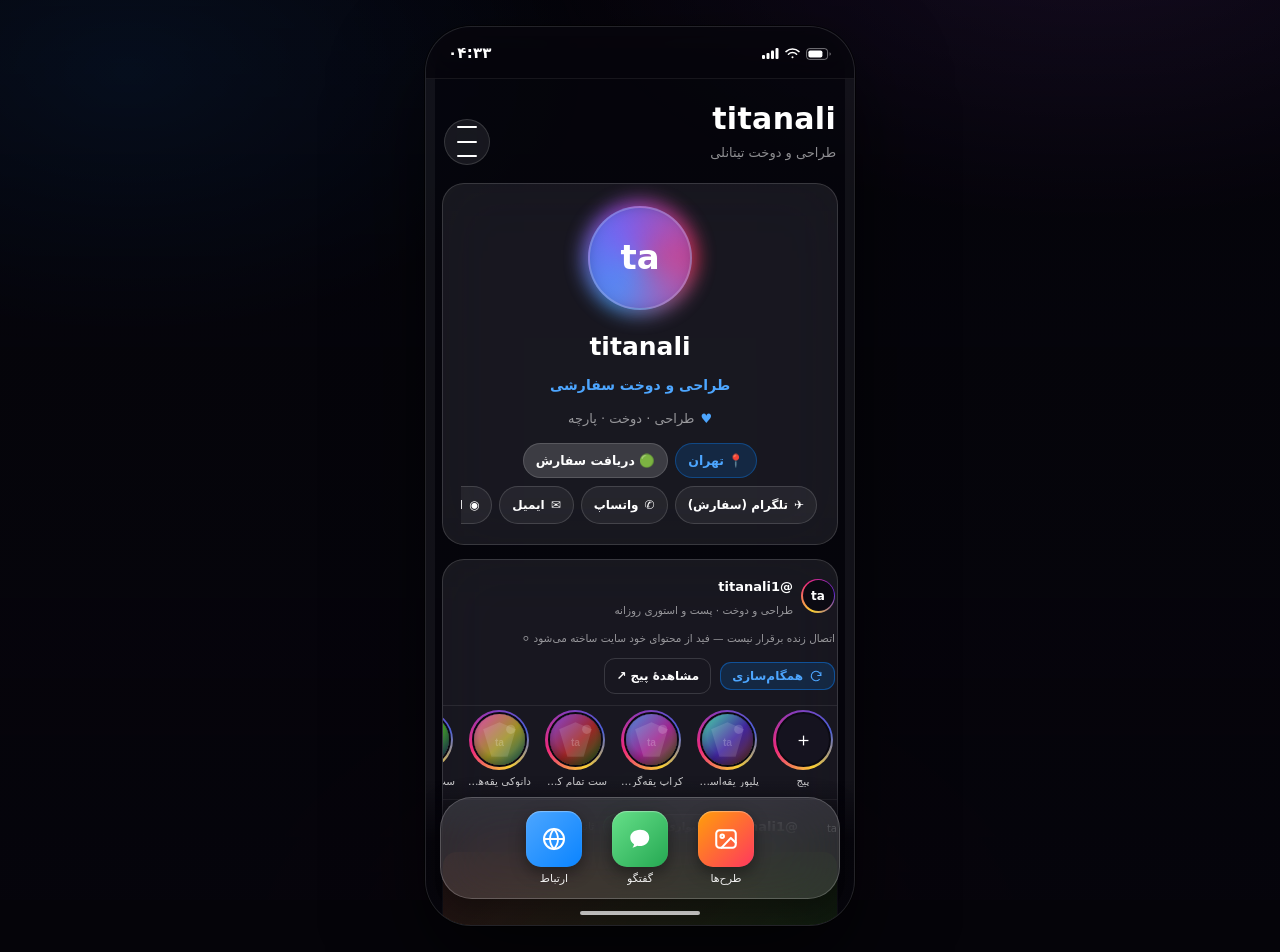
==== index.html @ ae3d6061 "style(admin): پوستهٔ تازهٔ پنل مدیریت به سبک dmj74.ir - شیت سرمه‌ای تمام‌قد (تا ۸۶۰px، دسکتاپ کارت گ" ====
<!DOCTYPE html>
<html lang="fa" dir="rtl" data-lang="fa">
<head>
<meta charset="UTF-8">
<meta name="viewport" content="width=device-width, initial-scale=1, viewport-fit=cover, maximum-scale=1">
<meta name="theme-color" content="#050409">
<title>titanali | طراحی و دوخت</title>

<!-- آیکون سایت (SVG درون‌خطی — بدون فایل اضافه) -->
<link rel="icon" type="image/svg+xml" href="data:image/svg+xml,%3Csvg xmlns='http://www.w3.org/2000/svg' viewBox='0 0 64 64'%3E%3Cdefs%3E%3ClinearGradient id='g' x1='0' y1='0' x2='1' y2='1'%3E%3Cstop offset='0' stop-color='%234da6ff'/%3E%3Cstop offset='1' stop-color='%230a84ff'/%3E%3C/linearGradient%3E%3C/defs%3E%3Crect width='64' height='64' rx='15' fill='url(%23g)'/%3E%3Ctext x='32' y='44' font-family='-apple-system,Segoe UI,Arial,sans-serif' font-size='30' font-weight='800' fill='%23fff' text-anchor='middle'ta/text%3E%3C/svg%3E">
<link rel="apple-touch-icon" href="apple-touch-icon.png">
<link rel="manifest" href="site.webmanifest">
<!-- نصب‌شدن به‌عنوان اپ + رندر تمام‌صفحه در iOS -->
<meta name="mobile-web-app-capable" content="yes">
<meta name="apple-mobile-web-app-capable" content="yes">
<meta name="apple-mobile-web-app-title" content="titanali">
<meta name="apple-mobile-web-app-status-bar-style" content="black-translucent">
<meta name="referrer" content="strict-origin-when-cross-origin">
<link rel="mask-icon" href="data:image/svg+xml,%3Csvg xmlns='http://www.w3.org/2000/svg' viewBox='0 0 64 64'%3E%3Cdefs%3E%3ClinearGradient id='g' x1='0' y1='0' x2='1' y2='1'%3E%3Cstop offset='0' stop-color='%234da6ff'/%3E%3Cstop offset='1' stop-color='%230a84ff'/%3E%3C/linearGradient%3E%3C/defs%3E%3Crect width='64' height='64' rx='15' fill='url(%23g)'/%3E%3Ctext x='32' y='44' font-family='-apple-system,Segoe UI,Arial,sans-serif' font-size='30' font-weight='800' fill='%23fff' text-anchor='middle'ta/text%3E%3C/svg%3E" color="#0a84ff">

<!-- SEO -->
<meta name="description" id="metaDesc" content="titanali — طراحی و دوخت: طرح‌های جدید، پلیواری، تمام کش، دانوکی و بنوک‌ها. سفارش و مشاوره از طریق تلگرام و واتساپ.">
<meta name="author" content="titanali">
<meta name="robots" content="index, follow">
<meta name="format-detection" content="telephone=no">
<link rel="canonical" href="https://titanali1.ir/">

<!-- پیش‌نمایش لینک (تلگرام / واتساپ / ایکس / فیسبوک) -->
<meta property="og:type" content="profile">
<meta property="og:site_name" content="titanali">
<meta property="og:locale" content="fa_IR">
<meta property="og:title" id="ogTitle" content="titanali | طراحی و دوخت">
<meta property="og:description" id="ogDesc" content="طراحی و دوخت تیتانلی — طرح‌های جدید، پلیواری، تمام کش، دانوکی، بنوک ها.">
<meta property="og:url" content="https://titanali1.ir/">
<meta property="og:image" content="https://titanali1.ir/og.png">
<meta property="og:image:width" content="1200">
<meta property="og:image:height" content="630">
<meta property="og:image:alt" content="titanali | طراحی و دوخت">
<meta name="twitter:card" content="summary_large_image">
<meta name="twitter:title" id="twTitle" content="titanali | طراحی و دوخت">
<meta name="twitter:description" id="twDesc" content="طراحی و دوخت تیتانلی — طرح‌های جدید، پلیواری، تمام کش، دانوکی، بنوک ها.">
<meta name="twitter:image" content="https://titanali1.ir/og.png">

<style>
/* =====================================================================
   iOS 26 — Liquid Glass theme (به‌سبک iPhone) · titanali
   ===================================================================== */
:root{
  --txt:#fff; --tx:#fff; --mut:rgba(255,255,255,.55); --acc:#2f9bff;
  --glass:rgba(255,255,255,.08); --glass2:rgba(255,255,255,.16);
  --line:rgba(255,255,255,.14);
  --blue:#0a84ff; --blue2:#4da6ff; --green:#30d158; --red:#ff453a;
  --orange:#ff9f0a; --pink:#ff375f; --purple:#a855f7; --yellow:#ffd60a;
  --r:22px; --shadow:0 12px 32px rgba(0,0,0,.4);
  /* legacy tokens (پنل مدیریت و کلاس‌های قدیمی) */
  --panel:rgba(255,255,255,.08); --elev:rgba(255,255,255,.06); --elev2:rgba(255,255,255,.12);
  --line2:rgba(255,255,255,.14); --dim:rgba(255,255,255,.55); --faint:rgba(255,255,255,.35);
  --c1:#4da6ff; --c2:#a855f7; --c3:#4da6ff; --bg:#050409;
  --ease:cubic-bezier(.2,.8,.2,1);
}
*{box-sizing:border-box;margin:0;padding:0}
html{scroll-behavior:smooth}
body{
  font-family:-apple-system,BlinkMacSystemFont,'SF Pro Text','Vazirmatn','Segoe UI',Tahoma,system-ui,sans-serif;
  color:var(--txt);min-height:100vh;background:#050409;
  -webkit-font-smoothing:antialiased;overflow-x:hidden;line-height:1.85;
}
button{font-family:inherit;cursor:pointer;color:inherit}
img{background:#101018;max-width:100%}
a{color:var(--blue2);text-decoration:none}
[hidden]{display:none!important}
::selection{background:rgba(10,132,255,.35)}
::-webkit-scrollbar{width:8px;height:8px}
::-webkit-scrollbar-thumb{background:rgba(255,255,255,.16);border-radius:8px}

/* ---------- پس‌زمینه ---------- */
.bg-cover{position:fixed;inset:0;background-size:cover;background-position:center;z-index:0;transition:opacity .4s}
.bg-scene{position:fixed;inset:0;z-index:0;pointer-events:none;overflow:hidden;
  background:radial-gradient(900px 500px at 85% -8%,rgba(168,85,247,.20),transparent 60%),
             radial-gradient(760px 460px at 10% 8%,rgba(10,132,255,.18),transparent 60%),
             radial-gradient(700px 520px at 50% 108%,rgba(255,55,95,.12),transparent 60%);}
.bg-scene .blob{display:none}
body::after{content:'';position:fixed;inset:0;z-index:0;pointer-events:none;
  background:linear-gradient(180deg,rgba(6,5,12,.55),rgba(6,5,12,.86))}

/* ---------- نوار وضعیت آیفون ---------- */
.ios-statusbar{position:fixed;top:0;inset-inline:0;margin:auto;width:100%;max-width:430px;
  display:flex;justify-content:space-between;align-items:center;padding:13px 22px 8px;z-index:100;
  direction:ltr;background:linear-gradient(180deg,rgba(0,0,0,.5),transparent);pointer-events:none}
.ios-statusbar #sbTime{font-size:15px;font-weight:600;min-width:56px;letter-spacing:.2px}
.sb-icons{display:flex;align-items:center;gap:6px;color:#fff}

/* ---------- قالب کلی ---------- */
#app{position:relative;z-index:1}
.shell{max-width:430px;margin:0 auto;min-height:100vh;position:relative}
.shell-body{position:relative}
.view{display:none}
.view.active{display:block;animation:viewIn .35s var(--ease)}
@keyframes viewIn{from{opacity:0;transform:translateY(8px)}to{opacity:1;transform:none}}
.view#view-home{padding-bottom:140px}
.ios-topbar{display:flex;align-items:flex-end;justify-content:space-between;gap:12px;padding:56px 18px 14px}
.ios-brand-name{font-size:30px;font-weight:800;letter-spacing:.01em;line-height:1.2}
.ios-tagline{color:var(--mut);font-size:13px;margin-top:4px;max-width:32ch}
.ios-menu{width:46px;height:46px;flex:none;border-radius:50%;background:var(--glass);
  backdrop-filter:blur(20px);-webkit-backdrop-filter:blur(20px);border:1px solid var(--line);
  display:grid;place-items:center;padding:0}
.ios-menu span{display:block;width:20px;height:2px;border-radius:2px;background:#fff;margin:2.5px auto;transition:.3s}
.ios-menu.on span:nth-child(1){transform:translateY(7px) rotate(45deg)}
.ios-menu.on span:nth-child(2){opacity:0}
.ios-menu.on span:nth-child(3){transform:translateY(-7px) rotate(-45deg)}
.ios-main{padding:4px 16px 0}

/* ---------- کارت شیشه‌ای ---------- */
.ios-card,.sec{background:var(--glass);backdrop-filter:blur(30px) saturate(1.5);
  -webkit-backdrop-filter:blur(30px) saturate(1.5);border:1px solid var(--line);
  border-radius:var(--r);overflow:hidden;margin-bottom:14px}
.sec{padding:16px}
.sec-title{font-size:16.5px;font-weight:800;margin-bottom:12px;display:flex;align-items:center;gap:9px}
.sec-title::before{content:'';width:4px;height:18px;border-radius:2px;background:linear-gradient(180deg,var(--blue2),var(--purple))}
.card-head{display:flex;align-items:center;gap:10px;padding:14px 16px;border-bottom:1px solid var(--line)}
.card-head .ic{width:30px;height:30px;border-radius:9px;display:grid;place-items:center;flex:none;color:#fff}
.card-head b{font-size:15px}
.card-head .sp{margin-inline-start:auto;color:var(--mut);font-size:11.5px}

/* ---------- کارت پروفایل ---------- */
.hero{padding:22px 18px 18px;text-align:center}
.avatar{position:relative;width:104px;height:104px;margin:0 auto 14px}
.avatar-ring{position:absolute;inset:-6px;border-radius:50%;
  background:conic-gradient(from 210deg,var(--blue2),var(--purple),var(--pink),var(--blue2));
  filter:blur(9px);opacity:.75;animation:spin 9s linear infinite}
@keyframes spin{to{transform:rotate(360deg)}}
.avatar-img,.avatar-fallback{position:absolute;inset:0;border-radius:50%;object-fit:cover;border:2px solid rgba(255,255,255,.2)}
.avatar-fallback{display:grid;place-items:center;font-size:34px;font-weight:800;
  background:linear-gradient(135deg,rgba(10,132,255,.35),rgba(168,85,247,.35));backdrop-filter:blur(10px)}
.avatar.no-img .avatar-img{display:none}
.avatar:not(.no-img) .avatar-img{display:block}
.avatar:not(.no-img) .avatar-fallback{display:none}
.hero-name{font-size:25px;font-weight:800}
.hero-role{color:var(--blue2);font-size:14px;margin-top:3px;font-weight:600}
.hero-loves{color:var(--mut);font-size:13px;margin-top:8px;display:flex;align-items:center;justify-content:center;gap:6px}
.hero-loves .i{color:var(--blue2)}
.prose{color:rgba(255,255,255,.74);font-size:13.5px;line-height:2;white-space:pre-line}

/* ---------- ردیف‌های لیستی iOS ---------- */
.ios-list{display:flex;flex-direction:column}
.ios-row{display:flex;align-items:center;gap:12px;padding:12px 16px;border-bottom:1px solid rgba(255,255,255,.08);
  text-align:start;background:none;border-inline:0;border-top:0;width:100%;color:inherit}
.ios-row:last-child{border-bottom:0}
.ios-row:active{background:rgba(255,255,255,.07)}
.ios-row .ric{width:40px;height:40px;border-radius:12px;display:grid;place-items:center;flex:none;color:#fff;font-size:16px}
.ios-row .rmeta{flex:1;min-width:0}
.ios-row .rtitle{font-size:14.5px;font-weight:700}
.ios-row .rsub{font-size:12px;color:var(--mut);overflow:hidden;text-overflow:ellipsis;white-space:nowrap;direction:ltr;text-align:start}
.ios-row .rchev{color:var(--faint);font-size:18px;flex:none}
.sec .ios-row{padding:11px 4px;border-bottom:1px solid rgba(255,255,255,.07)}

/* ---------- چیپ‌ها (علاقه / برچسب / تگ) ---------- */
.chips{display:flex;flex-wrap:wrap;gap:7px;margin-top:6px}
.chip{background:var(--glass2);border:1px solid var(--line);border-radius:999px;padding:5px 12px;font-size:12.5px;font-weight:600}
.chip.b{background:rgba(10,132,255,.16);border-color:rgba(10,132,255,.35);color:var(--blue2)}
.hobby-grid{display:flex;flex-wrap:wrap;gap:8px}
.hobby{display:inline-flex;align-items:center;gap:7px;background:var(--glass2);border:1px solid var(--line);
  border-radius:999px;padding:8px 14px;font-size:13px;font-weight:600}

/* ---------- کارت طرح (طرح‌های منتخب) ---------- */
.proj-grid{display:flex;flex-direction:column;gap:12px}
.proj{background:rgba(255,255,255,.06);border:1px solid var(--line);border-radius:18px;overflow:hidden}
.proj-img{width:100%;height:170px;object-fit:cover;display:block}
.proj-body{padding:13px 14px}
.proj-title{font-size:15.5px;font-weight:800}
.proj-desc{color:rgba(255,255,255,.7);font-size:13px;margin-top:6px;line-height:1.9}
.proj-tags{display:flex;flex-wrap:wrap;gap:6px;margin-top:10px}
.tag{background:rgba(255,255,255,.09);border:1px solid rgba(255,255,255,.13);border-radius:999px;
  padding:3px 10px;font-size:11.5px;color:rgba(255,255,255,.8)}
.pf-meta{display:flex;gap:6px;flex-wrap:wrap;margin-top:9px;align-items:center}
.pf-year{font-size:11.5px;color:var(--blue2);background:rgba(10,132,255,.14);border:1px solid rgba(10,132,255,.32);border-radius:999px;padding:3px 10px}
.proj-actions{display:flex;gap:8px;flex-wrap:wrap;margin-top:12px}
.pbtn{display:inline-flex;align-items:center;gap:6px;border-radius:12px;padding:9px 14px;font-size:13px;font-weight:700;
  background:rgba(255,255,255,.1);border:1px solid rgba(255,255,255,.16);color:#fff}
.pbtn:active{transform:scale(.97)}
.pbtn.primary{background:linear-gradient(135deg,var(--blue2),var(--blue));border-color:transparent;color:#fff;
  box-shadow:0 6px 18px rgba(10,132,255,.3)}

/* ---------- گالری ---------- */
.gallery-grid{display:grid;grid-template-columns:repeat(3,1fr);gap:8px}
.gitem{position:relative;border-radius:14px;overflow:hidden;background:#101018;border:1px solid var(--line);aspect-ratio:1}
.gitem img{width:100%;height:100%;object-fit:cover;display:block;transition:.25s}
.gitem:active img{transform:scale(1.05)}
.gitem .gcap{position:absolute;inset-inline:0;bottom:0;padding:20px 9px 7px;font-size:11px;color:#fff;
  background:linear-gradient(to top,rgba(0,0,0,.8),transparent);white-space:nowrap;overflow:hidden;text-overflow:ellipsis}
.gallery-cta{display:flex;justify-content:center;margin-top:12px}
.ios-pill{display:inline-flex;align-items:center;gap:8px;background:var(--glass2);backdrop-filter:blur(20px);
  border:1px solid var(--line);color:#fff;border-radius:999px;padding:11px 18px;font-size:13.5px;font-weight:600}
.ios-pill:active{transform:scale(.97)}
.ios-cta{display:flex;justify-content:center;margin:2px 0 16px}

/* ---------- دکمهٔ کوچک (کپی) ---------- */
.tr-btn{width:38px;height:38px;flex:none;border-radius:50%;border:1px solid rgba(255,255,255,.18);
  background:rgba(255,255,255,.1);color:#fff;display:grid;place-items:center;font-size:13px;padding:0}

/* ---------- تماس‌ها ---------- */
.contact-grid{display:flex;flex-direction:column}
.contact{display:flex;align-items:center;gap:12px;padding:11px 4px;border-bottom:1px solid rgba(255,255,255,.07);color:inherit}
.contact:last-child{border-bottom:0}
.contact:active{background:rgba(255,255,255,.06)}
.contact-ic{width:40px;height:40px;border-radius:12px;display:grid;place-items:center;flex:none;color:#fff;font-size:16px}
.contact-meta{flex:1;min-width:0}
.contact-label{font-size:14.5px;font-weight:700}
.contact-id{font-size:12px;color:var(--mut);direction:ltr;text-align:start;overflow:hidden;text-overflow:ellipsis;white-space:nowrap}
.contact-arrow{color:var(--faint);font-size:18px;flex:none}

/* ---------- داک پایین ---------- */
.ios-bottom{position:fixed;bottom:0;inset-inline:0;margin:auto;width:100%;max-width:430px;z-index:80;pointer-events:auto;
  padding:26px 14px 8px;background:linear-gradient(180deg,transparent,rgba(4,3,9,.78) 45%)}
.ios-dock{display:flex;justify-content:center;gap:30px;background:rgba(255,255,255,.14);
  backdrop-filter:blur(30px) saturate(1.6);-webkit-backdrop-filter:blur(30px) saturate(1.6);
  border:1px solid rgba(255,255,255,.2);border-radius:32px;padding:13px 22px;margin-bottom:12px;
  box-shadow:0 12px 30px rgba(0,0,0,.35)}
.app-ic{position:relative;display:flex;flex-direction:column;align-items:center;gap:5px;background:none;border:0;padding:0}
.app-ic .ic{width:56px;height:56px;border-radius:15px;display:grid;place-items:center;
  box-shadow:0 6px 16px rgba(0,0,0,.4),inset 0 1px 1px rgba(255,255,255,.35);transition:.15s}
.app-ic:active .ic{transform:scale(.9)}
.app-ic .ic.gal{background:linear-gradient(135deg,#ff9f0a,#ff375f)}
.app-ic .ic.cht{background:linear-gradient(135deg,#66e089,#25a852)}
.app-ic .ic.msc{background:linear-gradient(135deg,#a855f7,#0a84ff)}
.app-ic .ic.prj{background:linear-gradient(135deg,#a855f7,#0a84ff)}
.app-ic .ic.soc{background:linear-gradient(135deg,#4da6ff,#0a84ff)}
.app-ic .ic.gen{background:linear-gradient(135deg,#64748b,#3b4a63)}
/* soc-tile / gen-tile / sec-tile مشترک‌اند */
.app-ic .lbl{font-size:11px;color:#fff;opacity:.92;max-width:76px;white-space:nowrap;overflow:hidden;text-overflow:ellipsis}
.app-ic .badge{position:absolute;top:-4px;inset-inline-end:calc(50% - 30px)}
.badge{min-width:19px;height:19px;border-radius:10px;background:var(--red);color:#fff;font-size:11px;font-weight:700;
  display:grid;place-items:center;padding:0 5px}
.home-indicator{width:120px;height:4px;border-radius:2px;background:rgba(255,255,255,.85);margin:4px auto 0}

/* ---------- منوی کشویی (drawer) ---------- */
.drawer-wrap{position:fixed;inset:0;z-index:120;visibility:hidden}
.drawer-wrap.open{visibility:visible}
.backdrop{position:absolute;inset:0;background:rgba(0,0,0,.55);opacity:0;transition:.25s}
.drawer-wrap.open .backdrop{opacity:1}
.drawer{position:absolute;top:0;bottom:0;inset-inline-end:0;width:min(84vw,330px);
  background:rgba(22,20,30,.95);backdrop-filter:blur(40px);-webkit-backdrop-filter:blur(40px);
  border-inline-start:1px solid rgba(255,255,255,.14);display:flex;flex-direction:column;
  padding:50px 14px 18px;gap:4px;transform:translateX(var(--dx,100%));
  transition:transform .28s var(--ease);overflow:auto}
html[dir=rtl] .drawer{--dx:-100%}
.drawer-wrap.open .drawer{transform:none}
.d-profile{display:flex;align-items:center;gap:11px;padding:10px 10px 16px;border-bottom:1px solid rgba(255,255,255,.12);margin-bottom:8px}
.d-av{width:46px;height:46px;border-radius:50%;overflow:hidden;flex:none;display:grid;place-items:center;
  background:linear-gradient(135deg,rgba(10,132,255,.4),rgba(168,85,247,.4));font-weight:800}
.d-av img{width:100%;height:100%;object-fit:cover}
.d-pn{font-size:15px;font-weight:800}
.d-pr{font-size:12px;color:var(--mut)}
.d-item{display:flex;align-items:center;gap:12px;width:100%;padding:11px 12px;border-radius:14px;
  background:none;border:0;font-size:15px;text-align:start;color:#fff}
.d-item:active{background:rgba(255,255,255,.08)}
.d-ic{width:38px;height:38px;border-radius:11px;background:rgba(10,132,255,.14);color:var(--blue2);
  display:grid;place-items:center;flex:none}
.d-lab{flex:1}
.d-foot{margin-top:auto;padding-top:14px;border-top:1px solid rgba(255,255,255,.12);color:var(--mut);font-size:11.5px;text-align:center}

/* ---------- اپ پیام (iOS Messages) ---------- */
#view-chat,#view-gallery,#view-social{padding-bottom:140px}
.ios-appbar{position:sticky;top:0;z-index:50;display:flex;align-items:center;gap:6px;padding:50px 12px 10px;
  background:rgba(10,9,16,.82);backdrop-filter:blur(30px);-webkit-backdrop-filter:blur(30px);
  border-bottom:1px solid rgba(255,255,255,.12)}
.ios-back{width:38px;height:38px;flex:none;border-radius:50%;background:none;border:0;color:var(--blue);display:grid;place-items:center}
.ios-appbar-mid{flex:1;min-width:0;text-align:center}
.ios-appbar-title{font-size:17px;font-weight:700}
.ios-appbar-sub{display:flex;align-items:center;justify-content:center;gap:6px;font-size:11px;color:var(--green)}
.dot{width:8px;height:8px;border-radius:50%;background:var(--green);box-shadow:0 0 0 3px rgba(48,209,88,.18);display:inline-block}
.ios-appbar-sp{width:38px;flex:none}
.chat-hero{padding:22px 18px;text-align:center}
.chat-hero .big{width:74px;height:74px;border-radius:50%;margin:0 auto 10px;display:grid;place-items:center;
  background:linear-gradient(135deg,var(--green),#0f9b4a);box-shadow:0 10px 26px rgba(37,168,82,.35)}
.chat-note{background:rgba(255,255,255,.06);border:1px dashed rgba(255,255,255,.2);border-radius:16px;
  padding:12px 14px;font-size:13px;color:rgba(255,255,255,.75);margin:0 16px 14px}
.ios-composer{padding:12px 14px calc(14px + env(safe-area-inset-bottom))}
.c-row{display:flex;gap:8px;align-items:flex-end}
.c-row input,.c-row textarea{flex:1;min-width:0;background:rgba(255,255,255,.09);border:1px solid rgba(255,255,255,.16);
  border-radius:20px;padding:12px 15px;color:#fff;font-size:14px;outline:none;font-family:inherit;resize:none}
.c-row input:focus,.c-row textarea:focus{border-color:var(--blue)}
.c-send{width:46px;height:46px;flex:none;border-radius:50%;border:0;background:var(--blue);color:#fff;
  display:grid;place-items:center;font-size:17px;padding:0;box-shadow:0 6px 16px rgba(10,132,255,.35)}
.c-send:active{transform:scale(.92)}
.msg-form{display:flex;flex-direction:column;gap:9px;width:100%}
.form-actions{display:flex;gap:8px;flex-wrap:wrap}

/* ---------- تب گالری (دسته‌بندی + لایت‌باکس) ---------- */
.gal-tabs{display:flex;gap:8px;padding:2px 16px 14px;overflow-x:auto;scrollbar-width:none}
.gal-tabs::-webkit-scrollbar{display:none}
.gal-tab{flex:none;background:var(--glass);border:1px solid var(--line);color:var(--mut);
  border-radius:999px;padding:8px 16px;font-size:13px;font-weight:700;transition:.2s}
.gal-tab.on{background:linear-gradient(135deg,var(--blue2),var(--blue));border-color:transparent;color:#fff}
.gitem.wide{grid-column:span 2;aspect-ratio:2/1}
.lb{position:fixed;inset:0;z-index:200;background:rgba(0,0,0,.94);display:grid;
  grid-template-rows:1fr auto;opacity:0;pointer-events:none;transition:.25s var(--ease)}
.lb.open{opacity:1;pointer-events:auto}
.lb-stage{display:grid;place-items:center;padding:16px;min-height:0}
.lb-img{max-width:100%;max-height:100%;object-fit:contain;border-radius:16px;
  box-shadow:0 20px 60px rgba(0,0,0,.6);transition:transform .25s var(--ease)}
.lb-bar{display:flex;align-items:center;gap:10px;padding:14px 16px calc(16px + env(safe-area-inset-bottom));
  max-width:430px;margin:0 auto;width:100%}
.lb-cap{flex:1;min-width:0;font-size:13px;font-weight:700;color:rgba(255,255,255,.9);text-align:center;
  overflow:hidden;text-overflow:ellipsis;white-space:nowrap}
.lb-idx{font-size:12px;color:var(--mut);direction:ltr}
.lb-btn{width:40px;height:40px;flex:none;border-radius:50%;border:1px solid var(--line);
  background:rgba(255,255,255,.1);color:#fff;display:grid;place-items:center;font-size:16px;padding:0}

/* ---------- حباب‌های گفتگو ---------- */
.chat-log{display:flex;flex-direction:column;gap:9px;padding:14px 16px 4px}
.bubble{max-width:78%;padding:10px 14px;border-radius:19px;font-size:13.5px;line-height:1.85;
  word-break:break-word;animation:bubbleIn .3s var(--ease)}
@keyframes bubbleIn{from{opacity:0;transform:translateY(8px) scale(.97)}to{opacity:1;transform:none}}
.bubble.them{align-self:flex-start;background:rgba(255,255,255,.11);border:1px solid var(--line);
  border-start-start-radius:6px}
.bubble.me{align-self:flex-end;background:linear-gradient(135deg,var(--blue2),var(--blue));color:#fff;
  border-end-end-radius:6px}
.b-when{display:block;font-size:10px;opacity:.6;margin-top:4px;direction:ltr}
.chat-empty{text-align:center;color:var(--mut);font-size:13px;padding:22px 16px}
.q-replies{display:flex;gap:7px;flex-wrap:wrap;padding:0 16px 10px}

/* ---------- کاشی‌های اشتراک‌شده (soc-tile / gen-tile / sec-tile) ---------- */
.tile-grid{display:grid;grid-template-columns:repeat(2,1fr);gap:10px;padding:0 16px 14px}
.soc-tile,.gen-tile,.sec-tile{display:flex;flex-direction:column;align-items:center;gap:8px;
  background:var(--glass);border:1px solid var(--line);border-radius:18px;padding:16px 10px;
  text-align:center;color:#fff;transition:.18s var(--ease)}
.soc-tile:active,.gen-tile:active,.sec-tile:active{transform:scale(.96);background:var(--glass2)}
.soc-tile .tic,.gen-tile .tic,.sec-tile .tic{width:46px;height:46px;border-radius:14px;display:grid;place-items:center;
  font-size:19px;color:#fff;box-shadow:inset 0 1px 1px rgba(255,255,255,.3)}
.soc-tile .tl,.gen-tile .tl,.sec-tile .tl{font-size:13px;font-weight:700}
.soc-tile .ts,.gen-tile .ts,.sec-tile .ts{font-size:11px;color:var(--mut);direction:ltr;max-width:100%;
  overflow:hidden;text-overflow:ellipsis;white-space:nowrap}

/* ---------- آمار ---------- */
.stat-grid{display:grid;grid-template-columns:repeat(3,1fr);gap:8px;margin-bottom:14px}
.stat{background:var(--glass);border:1px solid var(--line);border-radius:16px;padding:11px 8px;text-align:center}
.stat b{display:block;font-size:19px;font-weight:800;line-height:1.4}
.stat span{font-size:11px;color:var(--mut)}

/* ---------- اعلان‌ها و میان‌بُر ---------- */
.toast{position:fixed;bottom:126px;inset-inline:0;margin:auto;width:max-content;max-width:88vw;z-index:300;
  background:rgba(28,26,38,.94);border:1px solid var(--line);border-radius:999px;padding:11px 20px;
  font-size:13px;font-weight:600;backdrop-filter:blur(20px);-webkit-backdrop-filter:blur(20px);
  box-shadow:var(--shadow);opacity:0;transform:translateY(12px);transition:.25s var(--ease);pointer-events:none}
.toast.on{opacity:1;transform:none}
.empty{padding:26px 16px;text-align:center;color:var(--mut);font-size:13px}
.hr{height:1px;background:var(--line);margin:12px 0}

/* ---------- پنل مدیریت (سردر پایین iOS) ---------- */
.adm-wrap{position:fixed;inset:0;z-index:220;visibility:hidden}
.adm-wrap.open{visibility:visible}
.adm{position:absolute;inset-inline:0;bottom:0;max-width:430px;margin:0 auto;max-height:92vh;display:flex;flex-direction:column;
  background:rgba(16,14,24,.97);backdrop-filter:blur(40px);-webkit-backdrop-filter:blur(40px);
  border:1px solid var(--line);border-bottom:0;border-radius:26px 26px 0 0;transform:translateY(101%);
  transition:transform .32s var(--ease)}
.adm-wrap.open .adm{transform:none}
.adm-grab{width:42px;height:4px;border-radius:2px;background:rgba(255,255,255,.28);margin:9px auto 0}
.adm-head{display:flex;align-items:center;gap:10px;padding:12px 16px 10px;border-bottom:1px solid var(--line)}
.adm-head b{font-size:16px}
.adm-x{margin-inline-start:auto;width:32px;height:32px;border-radius:50%;border:0;background:rgba(255,255,255,.12);
  color:#fff;display:grid;place-items:center;font-size:14px;padding:0}
.adm-tabs{display:flex;gap:7px;padding:10px 14px;overflow-x:auto;scrollbar-width:none;border-bottom:1px solid var(--line)}
.adm-tabs::-webkit-scrollbar{display:none}
.adm-tab{flex:none;background:rgba(255,255,255,.07);border:1px solid var(--line);color:var(--mut);
  border-radius:999px;padding:7px 14px;font-size:12.5px;font-weight:700}
.adm-tab.on{background:linear-gradient(135deg,var(--blue2),var(--blue));color:#fff;border-color:transparent}
.adm-body{padding:14px 16px 8px;overflow:auto;flex:1;display:flex;flex-direction:column;gap:10px}
.adm-pane{display:none;flex-direction:column;gap:10px}
.adm-pane.on{display:flex}
.field{display:flex;flex-direction:column;gap:5px}
.field>span{font-size:12px;color:var(--mut);font-weight:700}
.adm input,.adm textarea,.adm select{width:100%;background:rgba(255,255,255,.07);border:1px solid var(--line);
  border-radius:12px;padding:10px 12px;color:#fff;font-size:13px;font-family:inherit;outline:none}
.adm textarea{min-height:150px;line-height:1.7;direction:ltr;text-align:start;font-family:ui-monospace,SFMono-Regular,Menlo,monospace;font-size:12px}
.adm input:focus,.adm textarea:focus{border-color:var(--blue);background:rgba(10,132,255,.08)}
.adm-foot{display:flex;gap:8px;flex-wrap:wrap;padding:12px 16px calc(14px + env(safe-area-inset-bottom));
  border-top:1px solid var(--line)}
.adm-foot .pbtn{flex:1;justify-content:center;min-width:110px}
.adm-id{display:flex;flex-direction:column;gap:2px;min-width:0}
.adm-id b{font-size:15.5px;letter-spacing:-.2px}
.adm-pills{display:flex;gap:6px;flex-wrap:wrap;margin-inline-start:auto;justify-content:flex-end}
.pill{display:inline-flex;align-items:center;gap:5px;font-size:10.5px;font-weight:800;border-radius:999px;padding:4px 9px;
  border:1px solid var(--line);background:rgba(255,255,255,.06);color:var(--mut);white-space:nowrap}
.pill.ok{color:#8ef0b6;border-color:rgba(48,209,88,.4);background:rgba(48,209,88,.14)}
.pill.warn{color:#ffd98a;border-color:rgba(255,204,102,.42);background:rgba(255,204,102,.14)}
.pill.bad{color:#ffb3ae;border-color:rgba(255,69,58,.42);background:rgba(255,69,58,.14)}
.pill.info{color:var(--blue2);border-color:rgba(10,132,255,.42);background:rgba(10,132,255,.14)}
.adm-find{padding:9px 14px 0}
.adm-find input{width:100%;background:rgba(255,255,255,.06);border:1px solid var(--line);border-radius:11px;color:var(--tx);
  padding:8px 12px;font-size:13px;font-family:inherit}
.adm-dirty{margin:9px 14px 0;border:1px dashed rgba(255,204,102,.5);background:rgba(255,204,102,.1);color:#ffd98a;
  border-radius:12px;padding:9px 11px;font-size:12px;font-weight:700;display:flex;align-items:center;gap:9px;flex-wrap:wrap}
.adm-dirty button{border:0;border-radius:9px;padding:6px 10px;font-size:11.5px;font-weight:800;background:#ffd98a;color:#241a00;cursor:pointer}
.adm-dirty button.ghost{background:transparent;color:#ffd98a;border:1px solid rgba(255,204,102,.5)}
.adm-tab{display:inline-flex;align-items:center;gap:6px}
.adm-tab em{font-style:normal;font-size:10px;opacity:.8;background:rgba(255,255,255,.14);border-radius:8px;padding:1px 6px;min-width:18px;text-align:center}
.adm-tab.on em{background:rgba(255,255,255,.26)}
.row-tools{display:flex;gap:5px;margin-inline-start:auto;flex-wrap:wrap}
.row-tools button{border:1px solid var(--line);background:rgba(255,255,255,.06);color:var(--mut);border-radius:9px;
  min-width:28px;height:26px;font-size:11.5px;font-weight:800;cursor:pointer;padding:0 7px}
.row-tools button:hover{color:var(--tx);border-color:rgba(255,255,255,.3)}
.row-tools button.del{color:#ffb3ae;border-color:rgba(255,69,58,.36)}
.adm-sec{border:1px solid var(--line);border-radius:15px;padding:11px 12px;background:rgba(255,255,255,.035);display:flex;flex-direction:column;gap:9px}
.adm-sec>h4{margin:0;font-size:12.5px;font-weight:800;color:var(--tx);display:flex;align-items:center;gap:7px}
.adm-sec>h4 small{font-weight:600;color:var(--mut);font-size:11px;margin-inline-start:auto}
.adm-2{display:grid;grid-template-columns:1fr 1fr;gap:9px}
.pbtn.pub{border-color:rgba(10,132,255,.5);background:linear-gradient(135deg,rgba(10,132,255,.22),rgba(10,132,255,.08));color:#cfe6ff}
.pbtn.pub.busy{opacity:.65}
.publine{display:flex;align-items:center;gap:8px;font-size:12px;color:var(--mut);flex-wrap:wrap}
.publine b{color:var(--tx)}
.pubbig{font-size:26px;font-weight:900;color:var(--tx);line-height:1.2;letter-spacing:-.5px}
.adm details.rowjson{margin-top:6px}
.adm details.rowjson summary{font-size:11px;color:var(--mut);cursor:pointer}
.adm details.rowjson textarea{min-height:120px;font-size:11px}
.chat-acts{display:flex;gap:7px;overflow-x:auto;padding:8px 2px 2px;scrollbar-width:none}
.chat-acts::-webkit-scrollbar{display:none}
.chat-acts a{flex:none;display:inline-flex;align-items:center;gap:6px;font-size:12px;font-weight:800;text-decoration:none;
  border:1px solid var(--line);border-radius:999px;padding:7px 12px;background:rgba(255,255,255,.06);color:var(--tx);white-space:nowrap}
@media (prefers-reduced-motion:reduce){.fbtn.busy svg{animation:none}}
.hint{font-size:11.5px;color:var(--mut);line-height:1.8}
.kbd{display:inline-block;background:rgba(255,255,255,.1);border:1px solid var(--line);border-radius:6px;
  padding:1px 6px;font-size:11px;direction:ltr}

/* ---------- بلوکه‌سازی spanها تا ellipsis واقعاً کار کند ---------- */
.rtitle,.rsub,.contact-label,.contact-id,.lb-cap,.lb-desc{display:block}
.d-h{font-size:11px;color:var(--mut);padding:12px 12px 4px;font-weight:800;letter-spacing:.02em}

/* ---------- بنر دسته‌ی گالری ---------- */
.cat-banner{margin:0 16px 12px;padding:13px 15px;background:linear-gradient(160deg,rgba(10,132,255,.16),rgba(168,85,247,.12));
  border:1px solid var(--line);border-radius:18px}
.cat-banner b{display:block;font-size:14.5px;font-weight:800}
.cat-banner p{font-size:12.5px;color:rgba(255,255,255,.72);margin-top:5px;line-height:1.9}
.gitem .gnew{position:absolute;top:7px;inset-inline-start:7px;background:var(--blue);color:#fff;
  font-size:10px;font-weight:800;border-radius:999px;padding:2px 8px;box-shadow:0 4px 10px rgba(10,132,255,.4)}
.lb-desc{font-size:12.5px;color:rgba(255,255,255,.7);text-align:center;max-width:430px;margin:0 auto;padding:0 18px 6px;line-height:1.9}

/* ---------- ادمین: ویرایشگر طرح (عکس + توضیحات) ---------- */
.row-card{background:rgba(255,255,255,.05);border:1px solid var(--line);border-radius:16px;padding:11px;
  display:flex;flex-direction:column;gap:9px}
.row-head{display:flex;align-items:center;gap:9px}
.row-head .n{font-size:12px;color:var(--mut);font-weight:800;min-width:20px}
.row-del{margin-inline-start:auto;width:30px;height:30px;border-radius:9px;border:1px solid rgba(255,69,58,.4);
  background:rgba(255,69,58,.14);color:#ffb3ae;font-size:13px;padding:0;flex:none}
.up{display:flex;gap:10px;align-items:center}
.thumb{width:70px;height:70px;border-radius:13px;flex:none;object-fit:cover;border:1px solid var(--line);background:#101018}
.up-btns{display:flex;flex-direction:column;gap:6px;flex:1;min-width:0}
.up-btns .pbtn{justify-content:center;padding:8px 10px;font-size:12px}
.row-card input,.row-card textarea,.row-card select{width:100%;background:rgba(255,255,255,.07);border:1px solid var(--line);
  border-radius:11px;padding:9px 11px;color:#fff;font-size:12.5px;font-family:inherit;outline:none}
.row-card textarea{min-height:62px;line-height:1.75;resize:vertical}
.row-card input:focus,.row-card textarea:focus,.row-card select:focus{border-color:var(--blue)}
.row-card select{appearance:none;background-image:linear-gradient(45deg,transparent 50%,rgba(255,255,255,.5) 50%),
  linear-gradient(135deg,rgba(255,255,255,.5) 50%,transparent 50%);background-position:calc(0% + 12px) 17px,calc(0% + 17px) 17px;
  background-size:5px 5px;background-repeat:no-repeat}
.add-row{border:1px dashed rgba(255,255,255,.26);border-radius:16px;padding:13px;text-align:center;
  background:rgba(255,255,255,.04);font-size:13.5px;font-weight:700;color:var(--blue2)}
.size-note{font-size:11px;color:var(--mut);direction:ltr}

/* =====================================================================
   پوستهٔ تازهٔ پنل مدیریت — سرمه‌ای، کارت‌های گرد، تب قرصی درخشان
   (هم‌زبان با ظاهر سایت؛ همهٔ قواعد با .adm-wrap تا جایی نشت نکند)
   ===================================================================== */
.adm-wrap .adm{position:absolute;inset-inline:0;bottom:0;width:100%;max-width:860px;margin:0 auto;
  max-height:94vh;max-height:96dvh;display:flex;flex-direction:column;overflow:hidden;
  background:radial-gradient(130% 70% at 50% -12%,#1a2a46 0%,#0d1626 38%,#070c16 100%);
  -webkit-backdrop-filter:blur(30px);backdrop-filter:blur(30px);
  border:1px solid rgba(255,255,255,.09);border-bottom:0;border-radius:32px 32px 0 0;
  box-shadow:0 -24px 70px rgba(0,0,0,.6),inset 0 1px 0 rgba(255,255,255,.07);
  transform:translateY(101%);transition:transform .4s var(--ease)}
.adm-wrap.open .adm{transform:none}
@media (min-width:780px){.adm-wrap .adm{bottom:20px;border-bottom:1px solid rgba(255,255,255,.09);
  border-radius:32px;max-height:calc(100dvh - 40px)}}
.adm-wrap .adm-grab{width:44px;height:5px;border-radius:3px;background:rgba(255,255,255,.3);margin:10px auto 0}
/* سربرگ */
.adm-wrap .adm-head{display:grid;grid-template-columns:1fr auto;gap:12px 10px;align-items:start;
  padding:14px 20px 13px;border-bottom:1px solid rgba(255,255,255,.07)}
.adm-wrap .adm-id b{display:block;font-size:20px;font-weight:800;letter-spacing:-.4px;color:#fff}
.adm-wrap .adm-id .who{display:block;margin-top:5px;font-size:12px;color:rgba(255,255,255,.52)}
.adm-wrap .adm-id .who b{color:#cfe6ff;font-weight:800;font-size:12px}
.adm-wrap .adm-acts{display:flex;align-items:center;gap:8px}
.adm-wrap .adm-btn{border:1px solid rgba(255,255,255,.12);background:rgba(255,255,255,.07);color:#fff;
  border-radius:16px;padding:10px 15px;font-size:12.5px;font-weight:800;cursor:pointer;transition:.2s var(--ease)}
.adm-wrap .adm-btn:hover{background:rgba(255,255,255,.13);transform:translateY(-1px)}
.adm-wrap .adm-btn.danger{color:#ffb3ae;border-color:rgba(255,69,58,.36);background:rgba(255,69,58,.13)}
.adm-wrap .adm-x{width:34px;height:34px;border-radius:12px;border:1px solid rgba(255,255,255,.12);
  background:rgba(255,255,255,.06);color:rgba(255,255,255,.75);display:grid;place-items:center;font-size:13px;padding:0;cursor:pointer}
.adm-wrap .adm-pills{grid-column:1/-1;display:flex;gap:7px;flex-wrap:wrap;justify-content:flex-end;margin:0}
/* جست‌وجو */
.adm-wrap .adm-find{position:relative;padding:12px 20px 0}
.adm-wrap .adm-find .ic{position:absolute;inset-inline-start:34px;top:60%;transform:translateY(-50%);font-size:13px;opacity:.5;pointer-events:none}
.adm-wrap .adm-find input{width:100%;background:rgba(4,10,22,.5);border:1px solid rgba(255,255,255,.1);border-radius:16px;
  color:#fff;padding:11px 44px;font-size:13px;font-family:inherit;outline:none}
.adm-wrap .adm-find .hit{position:absolute;inset-inline-end:62px;top:60%;transform:translateY(-50%);font-size:11px;
  font-weight:800;color:#cfe6ff;background:rgba(30,140,255,.16);border:1px solid rgba(30,140,255,.3);
  border-radius:9px;padding:2px 8px;pointer-events:none}
.adm-wrap .adm-find .hit:empty{display:none}
.adm-wrap .adm-find .fx{position:absolute;inset-inline-end:31px;top:60%;transform:translateY(-50%);width:24px;height:24px;
  border:0;border-radius:8px;background:rgba(255,255,255,.1);color:#fff;font-size:11px;display:grid;place-items:center;cursor:pointer;padding:0}
/* تب‌ها */
.adm-wrap .backdrop{position:absolute;inset:0;background:rgba(2,6,14,.72);opacity:0;transition:opacity .3s;
  -webkit-backdrop-filter:blur(8px);backdrop-filter:blur(8px)}
.adm-wrap.open .backdrop{opacity:1}
.adm-wrap .adm-tabs{display:flex;gap:8px;margin:13px 20px 2px;padding:7px;overflow-x:auto;scrollbar-width:none;
  scroll-snap-type:x proximity;background:rgba(3,8,18,.55);border:1px solid rgba(255,255,255,.08);border-radius:22px;
  box-shadow:inset 0 1px 0 rgba(255,255,255,.05)}
.adm-wrap .adm-tabs::-webkit-scrollbar{display:none}
.adm-wrap .adm-tab{flex:none;scroll-snap-align:center;display:inline-flex;align-items:center;gap:8px;white-space:nowrap;
  background:rgba(255,255,255,.05);border:1px solid rgba(255,255,255,.1);color:rgba(255,255,255,.62);
  border-radius:999px;padding:10px 16px;font-size:13px;font-weight:800;cursor:pointer;transition:.22s var(--ease)}
.adm-wrap .adm-tab:hover{color:#fff;background:rgba(255,255,255,.1)}
.adm-wrap .adm-tab.on{color:#fff;border-color:transparent;background:linear-gradient(135deg,#4da3ff,#0a6cff);
  box-shadow:0 10px 28px rgba(20,130,255,.42),inset 0 1px 0 rgba(255,255,255,.3);transform:translateY(-1px)}
.adm-wrap .adm-tab em{background:rgba(255,255,255,.16);border-radius:9px;padding:1px 7px;font-size:10.5px;font-weight:800;font-style:normal}
.adm-wrap .adm-tab.on em{background:rgba(255,255,255,.28)}
/* بدنه و کارت بخش */
.adm-wrap .adm-body{display:block;padding:14px 16px 12px;overflow:auto;flex:1;scrollbar-width:thin}
.adm-wrap .adm-body::-webkit-scrollbar{width:8px}
.adm-wrap .adm-body::-webkit-scrollbar-thumb{background:rgba(255,255,255,.14);border-radius:8px}
.adm-wrap .adm-card{background:rgba(255,255,255,.04);border:1px solid rgba(255,255,255,.08);border-radius:28px;
  padding:16px 15px 15px;box-shadow:inset 0 1px 0 rgba(255,255,255,.05)}
.adm-wrap .adm-card-h{display:flex;align-items:center;gap:10px;padding:1px 4px 13px}
.adm-wrap .adm-card-h b{font-size:16px;font-weight:800;letter-spacing:-.2px}
.adm-wrap .adm-card-h .e{font-size:15px}
.adm-wrap textarea#admJson{direction:ltr;text-align:left;font-family:ui-monospace,SFMono-Regular,Menlo,monospace;
  font-size:12px;line-height:1.85;min-height:300px;background:rgba(3,8,18,.72)}
.adm-wrap .adm-card-h small{margin-inline-start:auto;font-size:11.5px;color:rgba(255,255,255,.45);font-weight:700}
.adm-wrap .adm-note{border:1px solid rgba(30,140,255,.32);
  background:linear-gradient(180deg,rgba(30,140,255,.14),rgba(30,140,255,.05));color:#d6e9ff;border-radius:20px;
  padding:12px 14px;font-size:12.5px;line-height:2.05;margin:0 0 13px}
.adm-wrap .adm-note code{background:rgba(255,255,255,.12);border-radius:6px;padding:1px 6px;direction:ltr;display:inline-block;font-size:11.5px}
.adm-wrap .adm-pane{display:flex;flex-direction:column;gap:12px}
/* فیلدها */
.adm-wrap .field{display:flex;flex-direction:column;gap:7px}
.adm-wrap .field>span{font-size:11.5px;color:rgba(255,255,255,.5);font-weight:700}
.adm-wrap input,.adm-wrap textarea,.adm-wrap select{width:100%;background:rgba(4,10,22,.55);border:1px solid rgba(255,255,255,.1);
  border-radius:16px;padding:12px 13px;color:#fff;font-size:13.5px;font-family:inherit;outline:none;transition:.18s var(--ease)}
.adm-wrap input:hover,.adm-wrap textarea:hover,.adm-wrap select:hover{border-color:rgba(255,255,255,.18)}
.adm-wrap input:focus,.adm-wrap textarea:focus,.adm-wrap select:focus{border-color:rgba(70,150,255,.85);
  background:rgba(16,48,96,.42);box-shadow:0 0 0 3px rgba(24,130,255,.18)}
.adm-wrap input[type=checkbox]{width:auto;flex:none;accent-color:#2f9bff;height:18px}
.adm-wrap .row2{display:grid;grid-template-columns:1fr 1fr;gap:11px}
/* ردیف‌ها */
.adm-wrap .row-card{background:rgba(255,255,255,.045);border:1px solid rgba(255,255,255,.09);border-radius:22px;
  padding:13px 13px 14px;display:flex;flex-direction:column;gap:11px;transition:.2s var(--ease)}
.adm-wrap .row-card:hover{border-color:rgba(120,180,255,.26);background:rgba(255,255,255,.06)}
.adm-wrap .row-head{display:flex;align-items:center;gap:9px;flex-wrap:wrap}
.adm-wrap .row-head .n{min-width:26px;height:26px;padding:0 8px;border-radius:10px;background:rgba(47,155,255,.2);
  color:#cfe6ff;font-size:12px;font-weight:800;display:grid;place-items:center}
.adm-wrap .size-note{font-size:12px;color:rgba(255,255,255,.62);font-weight:700}
.adm-wrap .row-del{width:32px;height:32px;border-radius:12px;font-size:13px}
.adm-wrap .row-tools{gap:6px}
.adm-wrap .row-tools button{min-width:32px;height:32px;border-radius:12px;font-size:13px;background:rgba(255,255,255,.07);
  border:1px solid rgba(255,255,255,.1);color:rgba(255,255,255,.72);transition:.18s;padding:0 8px}
.adm-wrap .row-tools button:hover{color:#fff;background:rgba(47,155,255,.24);border-color:rgba(47,155,255,.5)}
.adm-wrap .row-tools button.del:hover{background:rgba(255,69,58,.22);border-color:rgba(255,69,58,.5)}
.adm-wrap .add-row{border:1px dashed rgba(120,180,255,.4);border-radius:20px;padding:15px;background:rgba(30,140,255,.07);
  color:#cfe6ff;font-size:13.5px;font-weight:800;cursor:pointer;transition:.2s;text-align:center}
.adm-wrap .add-row:hover{background:rgba(30,140,255,.14);border-color:rgba(120,180,255,.7)}
/* انتخاب تصویر */
.adm-wrap .up{display:flex;gap:11px;align-items:center;flex-wrap:wrap}
.adm-wrap .up .thumb{width:66px;height:66px;border-radius:18px;border:1px solid rgba(255,255,255,.14);object-fit:cover;background:#0a1220}
.adm-wrap .up-btns{flex:1;min-width:150px;display:flex;flex-direction:column;gap:7px}
.adm-wrap .up-btns .pbtn{width:100%;justify-content:center;border-style:dashed;border-color:rgba(120,180,255,.45);
  background:rgba(30,140,255,.08);color:#cfe6ff;border-radius:16px;padding:13px}
.adm-wrap .up-btns .pbtn:hover{background:rgba(30,140,255,.16)}
/* دکمه‌ها */
.adm-wrap .pbtn{border:1px solid rgba(255,255,255,.12);background:rgba(255,255,255,.07);border-radius:16px;padding:11px 15px;
  font-size:12.5px;font-weight:800;cursor:pointer;transition:.2s var(--ease);color:#fff}
.adm-wrap .pbtn:hover{background:rgba(255,255,255,.13);transform:translateY(-1px)}
.adm-wrap .pbtn.primary,.adm-wrap .pbtn.pub{border-color:transparent;color:#fff;
  background:linear-gradient(135deg,#4da3ff,#0a6cff);box-shadow:0 10px 26px rgba(20,130,255,.36)}
.adm-wrap .pbtn.primary:hover,.adm-wrap .pbtn.pub:hover{box-shadow:0 14px 34px rgba(20,130,255,.5)}
.adm-wrap .form-actions{gap:9px}
/* نوار پایین */
.adm-wrap .adm-foot{display:flex;gap:9px;flex-wrap:wrap;justify-content:flex-end;align-items:center;
  padding:13px 20px calc(15px + env(safe-area-inset-bottom));border-top:1px solid rgba(255,255,255,.07);
  background:rgba(3,7,16,.5)}
.adm-wrap .adm-foot .pbtn{flex:0 1 auto;min-width:0;justify-content:center}
.adm-wrap .adm-foot .pbtn.primary{flex:1 1 190px;font-size:13.5px;padding:13px 18px}
/* جدول صندوق/آمار و متن‌های راهنما */
.adm-wrap table{width:100%;border-collapse:collapse;font-size:12px}
.adm-wrap th{color:rgba(255,255,255,.45);font-weight:800;text-align:start;padding:8px 9px;
  border-bottom:1px solid rgba(255,255,255,.1);font-size:11px}
.adm-wrap td{padding:9px;border-bottom:1px solid rgba(255,255,255,.06);vertical-align:top}
.adm-wrap tr:hover td{background:rgba(255,255,255,.03)}
.adm-wrap .hint{font-size:11.5px;color:rgba(255,255,255,.48);line-height:1.95}
.adm-wrap .adm-dirty{margin:11px 20px 0;border-radius:16px;padding:10px 12px}
@media (max-width:430px){
  .adm-wrap .adm-head{padding:12px 15px 11px}
  .adm-wrap .adm-id b{font-size:18px}
  .adm-wrap .adm-tabs{margin:11px 15px 2px;padding:6px}
  .adm-wrap .adm-find{padding:11px 15px 0}
  .adm-wrap .adm-find .ic{inset-inline-start:28px}
  .adm-wrap .adm-find .fx{inset-inline-end:26px}
  .adm-wrap .adm-card{border-radius:24px;padding:13px 12px}
  .adm-wrap .adm-body{padding:11px 10px 9px}
  .adm-wrap .adm-foot{padding-left:15px;padding-right:15px}
  .adm-wrap .adm-acts{gap:6px}
  .adm-wrap .adm-btn{padding:9px 11px;font-size:12px;border-radius:14px}
  .adm-wrap .adm-card-h{padding-bottom:11px}
  .adm-wrap .adm-card-h b{font-size:15px}
  .adm-wrap .adm-note{padding:11px 12px;font-size:12px;border-radius:18px}
}
@media (prefers-reduced-motion:reduce){.adm-wrap .adm,.adm-wrap .adm-tab,.adm-wrap .pbtn,.adm-wrap .row-card{transition:none}}

/* ================= فید اینستاگرام (سایز و چیدمان واقعی) ================= */
:root{--igRatio:calc(4 / 5)}
.ig-feed{padding:0}
.fbar{display:flex;align-items:center;gap:9px;padding:11px 2px;border-bottom:1px solid rgba(255,255,255,.08);flex-wrap:wrap}
.fbar .fb-user{display:flex;align-items:center;gap:8px;min-width:0}
.fbar .fb-av{width:34px;height:34px;border-radius:50%;flex:none;overflow:hidden;display:grid;place-items:center;font-weight:800;font-size:12px;
  background:conic-gradient(from 200deg,#f9ce34,#ee2a7b,#6228d7,#f9ce34);padding:1.5px}
.fbar .fb-av>span{width:100%;height:100%;border-radius:50%;background:#0b0a12;display:grid;place-items:center;overflow:hidden}
.fbar .fb-av img{width:100%;height:100%;object-fit:cover}
.fbar b{font-size:13px;font-weight:800}
.fbar .fb-syn{font-size:10.5px;color:var(--mut);direction:ltr;unicode-bidi:isolate}
.fbar .fb-sp{margin-inline-start:auto}
.fbtn{border:1px solid rgba(10,132,255,.45);background:rgba(10,132,255,.16);color:var(--blue2);border-radius:11px;
  padding:6px 11px;font-size:12px;font-weight:800;cursor:pointer;display:inline-flex;align-items:center;gap:6px}
.fbtn.ghost{border-color:var(--line);background:var(--soft);color:var(--tx)}
.fbtn:disabled{opacity:.55;cursor:progress}
.fbar a.extl,.pfoot a.extl{color:var(--blue2);text-decoration:none;font-weight:800;font-size:11.5px}
.pact a.extl{display:inline-flex;align-items:center;color:#fff}
.cap .clamp.no{display:block;-webkit-line-clamp:initial;overflow:visible}
.fend{display:flex;align-items:center;justify-content:center;gap:12px;flex-wrap:wrap}
@keyframes spin{to{transform:rotate(360deg)}}
.fbtn.busy svg{animation:spin 1.1s linear infinite}

/* استوری‌ها */
.stories{display:flex;gap:12px;overflow-x:auto;padding:4px 2px 12px;scrollbar-width:none;border-bottom:1px solid rgba(255,255,255,.08)}
.stories::-webkit-scrollbar{display:none}
.story{flex:none;width:64px;background:none;border:0;padding:0;display:flex;flex-direction:column;align-items:center;gap:5px;color:#fff}
.story .ring{width:60px;height:60px;border-radius:50%;padding:2.5px;background:conic-gradient(from 160deg,#f9ce34,#ee2a7b,#8a3ab9,#4c5fd7,#f9ce34)}
.story.seen .ring{background:rgba(255,255,255,.22)}
.story .ring>span{display:block;width:100%;height:100%;border-radius:50%;border:2px solid #0b0a12;overflow:hidden;background:#15131f}
.story img{width:100%;height:100%;object-fit:cover;display:block}
.story em{font-style:normal;font-size:10.5px;color:rgba(255,255,255,.8);max-width:64px;
  overflow:hidden;text-overflow:ellipsis;white-space:nowrap}

/* پست‌ها */
.post{padding:12px 0 4px;border-bottom:1px solid rgba(255,255,255,.08)}
.post:last-child{border-bottom:0}
.post-top{display:flex;align-items:center;gap:9px;padding-bottom:10px}
.post-top .u{font-size:13px;font-weight:800}
.post-top .t{font-size:11px;color:var(--mut);margin-inline-start:auto;direction:ltr}
.post-media{position:relative;border-radius:14px;overflow:hidden;background:#000;aspect-ratio:var(--igRatio);cursor:pointer}
.post-media img{transition:transform .35s var(--ease)}
.post-media:active img{transform:scale(.985)}
.post-media img{width:100%;height:100%;object-fit:cover;display:block}
.pm-multi{position:absolute;top:9px;inset-inline-end:9px;background:rgba(0,0,0,.6);border-radius:8px;
  font-size:10.5px;padding:3px 8px;direction:ltr;backdrop-filter:blur(8px)}
.dots{position:absolute;bottom:9px;inset-inline:0;display:flex;justify-content:center;gap:4px;pointer-events:none}
.dots i{width:5px;height:5px;border-radius:50%;background:rgba(255,255,255,.45)}
.dots i.on{background:#fff;transform:scale(1.25)}
.heart-burst{position:absolute;inset:0;display:grid;place-items:center;pointer-events:none;opacity:0;font-size:74px;color:#fff;
  filter:drop-shadow(0 6px 18px rgba(0,0,0,.55))}
.post-media.burst .heart-burst{animation:burst .8s var(--ease)}
@keyframes burst{0%{opacity:0;transform:scale(.4)}25%{opacity:.95;transform:scale(1.1)}60%{opacity:1;transform:scale(1)}100%{opacity:0;transform:scale(1.15)}}
.pact{display:flex;align-items:center;gap:16px;padding:10px 2px 2px;font-size:20px}
.pact button{background:none;border:0;color:#fff;font-size:20px;line-height:1;padding:2px;transition:.15s}
.pact button:active{transform:scale(.86)}
.pact .cnt{font-size:12px;font-weight:800;margin-inline-start:6px}
.pact .like.on{color:var(--red)}
.pact .sp{margin-inline-start:auto}
.cap{font-size:13px;line-height:1.85;margin:8px 0 0;white-space:pre-wrap;word-break:break-word}
.cap clamp,.cap .clamp{display:-webkit-box;-webkit-line-clamp:2;-webkit-box-orient:vertical;overflow:hidden}
.cap small{display:block;color:var(--mut);font-size:11px;margin-top:3px}
.capmore{background:none;border:0;color:var(--blue2);font-weight:800;font-size:12px;padding:4px 0 0;cursor:pointer}
.pfoot{display:flex;align-items:center;gap:10px;padding:2px 2px 12px;font-size:11px;color:var(--mut)}
.pfoot b{color:var(--tx);font-weight:800;font-size:11.5px}
.pfoot .sp{margin-inline-start:auto}
.fend{text-align:center;padding:14px 2px 4px}
.fend a{color:var(--blue2);font-weight:800;font-size:12.5px;text-decoration:none}
.pcap{font-size:13px;line-height:1.95;color:rgba(255,255,255,.84);padding:4px 2px 0;white-space:pre-line}
.pcap b{color:#fff;font-weight:800;margin-inline-end:6px}
.pmore{background:none;border:0;color:var(--mut);font-size:12px;padding:2px}
.pstat{font-size:12px;color:rgba(255,255,255,.72);padding:8px 2px 2px;font-weight:700}
.pcom{display:flex;flex-direction:column;gap:7px;padding:6px 2px 2px}
.cmt{display:flex;gap:8px;font-size:12.5px;line-height:1.75}
.cmt .ca{width:26px;height:26px;border-radius:50%;flex:none;display:grid;place-items:center;font-size:11px;font-weight:800;
  background:linear-gradient(135deg,rgba(10,132,255,.4),rgba(168,85,247,.4))}
.cmt .cb{flex:1;min-width:0}
.cmt .cb b{font-weight:800;font-size:12px}
.cmt .cw{font-size:10.5px;color:var(--mut);margin-inline-start:6px}
.cmt-form{display:flex;gap:7px;align-items:center;padding:8px 0 2px}
.cmt-form input{flex:1;min-width:0;background:rgba(255,255,255,.08);border:1px solid var(--line);border-radius:999px;
  padding:9px 14px;color:#fff;font-size:12.5px;outline:none;font-family:inherit}
.cmt-form input:focus{border-color:var(--blue)}
.cmt-form button{flex:none;background:none;border:0;color:var(--blue);font-size:12.5px;font-weight:800}

/* ================= استوری‌نمایش ================= */
.slayer{position:fixed;inset:0;z-index:260;background:#000;display:none;place-items:center}
.slayer.open{display:grid}
.slayer-inner{width:100%;max-width:430px;height:100%;max-height:100vh;position:relative;display:flex;flex-direction:column;
  background:linear-gradient(180deg,rgba(0,0,0,.55),transparent 22%,transparent 70%,rgba(0,0,0,.7))}
.sbars{display:flex;gap:4px;padding:12px 12px 0}
.sbars i{flex:1;height:2.5px;border-radius:2px;background:rgba(255,255,255,.3);overflow:hidden}
.sbars i b{display:block;height:100%;width:0;background:#fff}
.sbars i.done b{width:100%}
.sbars i.run b{animation:srun 5s linear forwards}
@keyframes srun{to{width:100%}}
.shead{display:flex;align-items:center;gap:9px;padding:10px 12px}
.shead .n{font-size:13px;font-weight:800}
.shead .x{margin-inline-start:auto;width:34px;height:34px;border-radius:50%;border:0;background:rgba(255,255,255,.14);color:#fff;font-size:14px}
.simg{flex:1;min-height:0;display:grid;place-items:center;overflow:hidden}
.simg img{width:100%;height:100%;object-fit:contain}
.scap{padding:12px 16px calc(18px + env(safe-area-inset-bottom));font-size:13px;color:rgba(255,255,255,.9);line-height:1.9}
.szone{position:absolute;inset:0;display:flex}
.szone span{flex:1}

/* ================= گفتگو: فایل ================= */
.attach{display:flex;align-items:center;gap:9px;background:rgba(255,255,255,.07);border:1px dashed var(--line);
  border-radius:16px;padding:9px 11px}
.attach img{width:46px;height:46px;border-radius:11px;object-fit:cover;flex:none}
.attach .an{flex:1;min-width:0;font-size:12.5px;font-weight:700;overflow:hidden;text-overflow:ellipsis;white-space:nowrap}
.attach .as{font-size:11px;color:var(--mut);direction:ltr}
.attach .ax{width:30px;height:30px;flex:none;border-radius:50%;border:0;background:rgba(255,255,255,.12);color:#fff;font-size:12px}
.msg-file{display:flex;gap:9px;align-items:center;margin-top:8px;background:rgba(0,0,0,.22);border-radius:13px;padding:8px}
.msg-file img{width:52px;height:52px;border-radius:10px;object-fit:cover;flex:none}
.msg-file .fchip{width:42px;height:42px;border-radius:11px;flex:none;display:grid;place-items:center;background:rgba(255,255,255,.14);font-size:17px}
.msg-file .fn{font-size:12px;font-weight:700;overflow:hidden;text-overflow:ellipsis;white-space:nowrap;max-width:190px}
.msg-file .fs{font-size:10.5px;opacity:.75;direction:ltr}
.msg-file a{color:#fff;flex:none;font-size:15px;margin-inline-start:auto}
.c-attach{width:46px;height:46px;flex:none;border-radius:50%;border:1px solid rgba(255,255,255,.18);
  background:rgba(255,255,255,.08);color:#fff;display:grid;place-items:center;font-size:17px;padding:0}
.reply-tag{font-size:10.5px;color:var(--green);font-weight:800}

/* ================= ورود ادمین ================= */
.log-sheet{position:absolute;inset-inline:0;bottom:0;max-width:430px;margin:0 auto;background:rgba(16,14,24,.97);
  backdrop-filter:blur(40px);-webkit-backdrop-filter:blur(40px);border:1px solid var(--line);border-bottom:0;
  border-radius:26px 26px 0 0;padding:16px 18px calc(20px + env(safe-area-inset-bottom));transform:translateY(101%);
  transition:transform .3s var(--ease);display:flex;flex-direction:column;gap:10px}
.log-wrap.open .log-sheet{transform:none}
.log-sheet h3{font-size:17px;font-weight:800}
.log-sheet input{background:rgba(255,255,255,.07);border:1px solid var(--line);border-radius:12px;padding:12px 14px;
  color:#fff;font-size:14px;outline:none;font-family:inherit;width:100%}
.log-sheet input:focus{border-color:var(--blue)}
.log-err{font-size:12px;color:var(--red);min-height:16px}
.who{display:flex;align-items:center;gap:8px;font-size:12px;color:var(--mut)}
.who b{color:#fff;font-size:12.5px}
.adm-out{border:1px solid rgba(255,69,58,.4);background:rgba(255,69,58,.14);color:#ffb3ae;border-radius:11px;
  padding:6px 11px;font-size:12px;font-weight:700}

/* ================= صندوق و ادمین‌ها ================= */
.inbox-item{display:flex;gap:10px;align-items:flex-start;background:rgba(255,255,255,.05);border:1px solid var(--line);
  border-radius:16px;padding:11px}
.inbox-item .ii{flex:1;min-width:0}
.inbox-item .meta{font-size:11px;color:var(--mut);display:flex;gap:8px;flex-wrap:wrap;direction:ltr}
.inbox-item .txt{font-size:12.5px;line-height:1.85;margin-top:5px;white-space:pre-line}
.inbox-item img{max-width:120px;border-radius:10px;margin-top:7px;display:block}
.pill{font-size:10.5px;font-weight:800;border-radius:999px;padding:2px 9px;border:1px solid var(--line);background:rgba(255,255,255,.08)}
.pill.ok{border-color:rgba(48,209,88,.4);background:rgba(48,209,88,.14);color:var(--green)}
.pill.no{border-color:rgba(255,159,10,.4);background:rgba(255,159,10,.14);color:var(--yellow)}
.rep-form{display:flex;flex-direction:column;gap:7px;margin-top:8px}
.rep-form textarea{background:rgba(255,255,255,.07);border:1px solid var(--line);border-radius:11px;padding:9px 11px;
  color:#fff;font-size:12.5px;font-family:inherit;min-height:64px;resize:vertical;outline:none}
.rep-form textarea:focus{border-color:var(--blue)}
.row2{display:grid;grid-template-columns:1fr 1fr;gap:8px}
.sect-h{font-size:12px;font-weight:800;color:rgba(255,255,255,.8);margin-top:4px}

/* ---------- پیمایش قاب تک‌پستی + آیکون‌ها ---------- */
.ig-pager{display:flex;align-items:center;justify-content:center;gap:14px;padding:10px 0 2px}
.ig-pager .pg{width:34px;height:34px;border-radius:50%;border:1px solid var(--line);background:rgba(255,255,255,.07);
  color:#fff;display:grid;place-items:center;font-size:13px;padding:0;transition:.18s var(--ease)}
.ig-pager .pg:hover{background:rgba(255,255,255,.16)}
.ig-pager .pg:active{transform:scale(.9)}
.ig-pager .pgc{font-size:11.5px;color:var(--mut);direction:ltr;display:flex;align-items:center;gap:6px}
.ig-pager .pgc i{font-style:normal;direction:rtl}
.ig-hint{display:flex;align-items:center;justify-content:center;gap:6px;font-size:11px;color:var(--faint);
  padding:9px 0 2px;border-top:1px solid rgba(255,255,255,.07);margin-top:10px}
.pact{gap:11px}
.pact button{width:38px;height:38px;border-radius:12px;display:grid;place-items:center;color:rgba(255,255,255,.92);
  background:rgba(255,255,255,.06);border:1px solid rgba(255,255,255,.1);transition:.18s var(--ease)}
.pact button:hover{background:rgba(255,255,255,.14);transform:translateY(-1px)}
.pact button:active{transform:scale(.9)}
.pact .cnt{margin-inline-start:2px;color:var(--mut);font-size:12px;font-weight:800}
.pact .like.on{color:#ff5f57;background:rgba(255,69,58,.16);border-color:rgba(255,69,58,.42);
  box-shadow:0 6px 18px rgba(255,69,58,.28)}
.pact .like.on svg{transform:scale(1.1)}
.pact .like svg,.pact button svg{transition:transform .2s var(--ease)}
.pact [data-dl]:hover{color:var(--blue2);border-color:rgba(10,132,255,.4)}
.lb-btn{position:relative}
#lbActions button{width:40px;height:40px;border-radius:13px}

/* ---------- انیمیشن ورود کارت‌ها ---------- */
.view.active .sec,.view.active .stat{animation:secIn .5s var(--ease) both}
.view.active .sec:nth-child(2){animation-delay:.05s}
.view.active .sec:nth-child(3){animation-delay:.1s}
.view.active .sec:nth-child(4){animation-delay:.15s}
.view.active .sec:nth-child(5){animation-delay:.2s}
.view.active .sec:nth-child(6){animation-delay:.25s}
@keyframes secIn{from{opacity:0;transform:translateY(14px)}to{opacity:1;transform:none}}

/* ---------- انگلیسی / چپ‌به‌راست ---------- */
html[dir=ltr] body{line-height:1.7}
html[data-lang=en] .hero-name{letter-spacing:.01em}
html[data-lang=en] .ios-brand-name{letter-spacing:-.02em}

/* ---------- دسکتاپ: قاب گوشی ---------- */
@media (min-width:760px){
  body{display:grid;place-items:center;padding:26px 0}
  #app{width:100%;display:flex;justify-content:center}
  .shell{height:min(880px,92vh);overflow-y:auto;overflow-x:hidden;border-radius:46px;
    border:1px solid rgba(255,255,255,.12);background:rgba(6,5,12,.6);scrollbar-width:none;
    box-shadow:0 40px 90px rgba(0,0,0,.6),inset 0 0 0 9px rgba(255,255,255,.05),0 0 0 1px rgba(0,0,0,.6)}
  .shell::-webkit-scrollbar{display:none}
  .ios-statusbar,.ios-bottom{position:sticky;max-width:none;width:auto;margin:0}
  .ios-statusbar{top:0;z-index:60;background:rgba(6,5,12,.86);padding-bottom:10px;
    backdrop-filter:blur(20px);-webkit-backdrop-filter:blur(20px);
    border-bottom:1px solid rgba(255,255,255,.07)}
  .ios-appbar{top:37px}
  .ios-topbar{padding-top:22px}
  .ios-bottom{bottom:0;padding:16px 14px 10px;
    background:linear-gradient(180deg,rgba(5,4,10,0),rgba(5,4,10,.84) 42%)}
  .lb,.adm-wrap,.toast{position:fixed}
}
@media (max-width:340px){.ios-dock{gap:18px;padding:12px 14px}.app-ic .ic{width:50px;height:50px}}

@media (prefers-reduced-motion:reduce){
  *,*::before,*::after{animation-duration:.001ms!important;animation-iteration-count:1!important;transition-duration:.001ms!important}
  html{scroll-behavior:auto}
}
</style>
</head>
<body>

<!-- پس‌زمینه -->
<div class="bg-cover" id="bgCover" aria-hidden="true"></div>
<div class="bg-scene" aria-hidden="true"><span class="blob"></span></div>

<noscript><div style="max-width:430px;margin:0 auto;padding:80px 20px;text-align:center">این صفحه برای رندر شدن به JavaScript نیاز دارد — لطفاً آن را فعال کنید.</div></noscript>
<div id="app">
  <div class="shell" id="shell">

    <div class="ios-statusbar" aria-hidden="true">
      <span id="sbTime">۹:۴۱</span>
      <span class="sb-icons">
        <svg width="17" height="11" viewBox="0 0 17 11" fill="currentColor"><rect x="0" y="7" width="3" height="4" rx="1"/><rect x="4.5" y="5" width="3" height="6" rx="1"/><rect x="9" y="2.6" width="3" height="8.4" rx="1"/><rect x="13.5" y="0" width="3" height="11" rx="1"/></svg>
        <svg width="15" height="11" viewBox="0 0 15 11" fill="none" stroke="currentColor" stroke-width="1.5" stroke-linecap="round"><path d="M1 3.6a9.5 9.5 0 0 1 13 0M3.4 6.2a6 6 0 0 1 8.2 0"/><circle cx="7.5" cy="9.2" r="1" fill="currentColor" stroke="none"/></svg>
        <svg width="26" height="12" viewBox="0 0 26 12" fill="none"><rect x=".6" y=".6" width="21" height="10.8" rx="3" stroke="currentColor" stroke-opacity=".45"/><rect x="2.4" y="2.4" width="14" height="7.2" rx="1.8" fill="currentColor"/><path d="M23.6 4.2v3.6a2 2 0 0 0 0-3.6z" fill="currentColor" fill-opacity=".5"/></svg>
      </span>
    </div>

    <main class="shell-body">

      <!-- ============ خانه: پروفایل + فید اینستاگرام ============ -->
      <section class="view active" id="view-home">
        <header class="ios-topbar">
          <div>
            <div class="ios-brand-name" id="brandName" role="button" tabindex="0" aria-label="ورود ادمین" title="ورود به پنل مدیریت">titanali</div>
            <div class="ios-tagline" id="brandTag"></div>
          </div>
          <button class="ios-menu" id="btnMenu" aria-label="باز کردن منو" aria-expanded="false">
            <span></span><span></span><span></span>
          </button>
        </header>

        <div class="ios-main">
          <div class="ios-card hero" id="heroCard"></div>

          <!-- فید اینستاگرام — همان اندازه و چیدمان اینستا، بدون قاب تزئینی -->
          <section class="ios-card ig-feed" id="sec-ig" aria-label="فید اینستاگرام">
            <div class="fbar" id="feedBar"></div>
            <div class="stories" id="stories"></div>
            <div class="posts" id="posts"></div>
            <div class="fend" id="feedEnd"></div>
          </section>
        </div>
      </section>

      <!-- ============ طرح‌ها (گالری) ============ -->
      <section class="view" id="view-gallery">
        <header class="ios-appbar">
          <button class="ios-back" data-back aria-label="بازگشت">❮</button>
          <div class="ios-appbar-mid"><div class="ios-appbar-title" data-t="nav.gallery">طرح‌ها</div>
            <div class="ios-appbar-sub" id="galCount"></div></div>
          <button class="ios-back" id="btnGridMode" aria-label="تغییر چیدمان" title="چیدمان">▦</button>
        </header>
        <div class="gal-tabs" id="galTabs"></div>
        <div id="galBanner"></div>
        <div style="padding:0 16px"><div class="gallery-grid" id="galleryGrid"></div></div>
        <div class="ios-cta"><button class="ios-pill" data-goto="chat">💬 <span data-t="cta.order">سفارش طرح دلخواه</span></button></div>
      </section>

      <!-- ============ گفتگو ============ -->
      <section class="view" id="view-chat">
        <header class="ios-appbar">
          <button class="ios-back" data-back aria-label="بازگشت">❮</button>
          <div class="ios-appbar-mid"><div class="ios-appbar-title" id="chatTitle">titanali</div>
            <div class="ios-appbar-sub"><i class="dot"></i><span data-t="chat.online">معمولاً سریع پاسخ می‌دهد</span></div></div>
          <button class="ios-back" id="btnChatClear" aria-label="پاک کردن گفتگوی محلی">🗑</button>
        </header>
        <div class="chat-hero">
          <div class="big"><svg width="30" height="30" viewBox="0 0 24 24" fill="#fff"><path d="M12 3C6.9 3 3 6.4 3 10.6c0 2.4 1.3 4.5 3.3 5.9-.1.9-.6 2.2-1.4 3.2 1.9-.2 3.4-1 4.3-1.7.9.2 1.8.3 2.8.3 5.1 0 9-3.4 9-7.7S17.1 3 12 3z"/></svg></div>
          <div class="hero-name" style="font-size:19px" id="chatHeroName">titanali</div>
          <p class="prose" style="margin-top:6px" data-t="chat.hint"></p>
        </div>
        <div class="chat-log" id="chatLog"></div>
        <div class="q-replies" id="quickReplies"></div>
        <div id="chatBtns"></div>
        <form class="msg-form" id="chatForm">
          <div id="pendingFile"></div>
          <div class="c-row">
            <button class="c-attach" type="button" id="btnAttach" aria-label="پیوست فایل">📎</button>
            <textarea id="chatText" rows="1" aria-label="متن پیام"></textarea>
            <button class="c-send" type="submit" aria-label="ارسال">↑</button>
          </div>
          <div class="form-actions">
            <button class="pbtn" type="button" data-share="telegram">✈ تلگرام</button>
            <button class="pbtn" type="button" data-share="whatsapp">✆ واتساپ</button>
            <button class="pbtn" type="button" data-share="email">✉ ایمیل</button>
          </div>
          <input type="file" id="fileInp" hidden>
        </form>
      </section>

      <!-- ============ ارتباط ============ -->
      <section class="view" id="view-social">
        <header class="ios-appbar">
          <button class="ios-back" data-back aria-label="بازگشت">❮</button>
          <div class="ios-appbar-mid"><div class="ios-appbar-title" data-t="nav.social">ارتباط</div>
            <div class="ios-appbar-sub" data-t="social.sub">راه‌های سفارش و مشاوره</div></div>
          <button class="ios-back" id="btnShare" aria-label="اشتراک‌گذاری سایت">⤴</button>
        </header>
        <div class="tile-grid" id="socTiles"></div>
        <section class="sec" style="margin:0 16px 14px" id="sec-contact-full"></section>
        <div class="ios-cta" style="margin-top:2px"><button class="ios-pill" id="btnCopyMail">📋 <span data-t="social.copy">کپی ایمیل</span></button></div>
      </section>

    </main>

    <!-- داک پایین -->
    <nav class="ios-bottom" aria-label="ناوبری اصلی">
      <div class="ios-dock">
        <button class="app-ic" data-view="gallery"><span class="ic gal"><svg width="26" height="26" viewBox="0 0 24 24" fill="none" stroke="#fff" stroke-width="1.9" stroke-linecap="round" stroke-linejoin="round"><rect x="3" y="4" width="18" height="16" rx="3"/><circle cx="8.5" cy="9.5" r="1.6"/><path d="M21 15.5 16.5 11 8 20"/></svg></span><span class="lbl" data-t="nav.gallery">طرح‌ها</span></button>
        <button class="app-ic" data-view="chat"><span class="ic cht"><svg width="26" height="26" viewBox="0 0 24 24" fill="#fff"><path d="M12 3.5C6.8 3.5 3 6.8 3 10.8c0 2.4 1.4 4.6 3.5 6-.1.9-.7 2.3-1.5 3.2 2-.2 3.6-1 4.5-1.7.8.2 1.6.2 2 .2 5.2 0 9-3.3 9-7.7S17.2 3.5 12 3.5z"/></svg></span><span class="lbl" data-t="nav.chat">گفتگو</span><span class="badge" id="chatBadge" hidden>0</span></button>
        <button class="app-ic" data-view="social"><span class="ic soc"><svg width="26" height="26" viewBox="0 0 24 24" fill="none" stroke="#fff" stroke-width="1.9"><circle cx="12" cy="12" r="9.2"/><path d="M2.9 12h18.2M12 2.9c2.4 2.6 3.7 5.8 3.7 9.1S14.4 18.5 12 21.1c-2.4-2.6-3.7-5.8-3.7-9.1S9.6 5.5 12 2.9z" stroke-width="1.7"/></svg></span><span class="lbl" data-t="nav.social">ارتباط</span></button>
      </div>
      <div class="home-indicator" aria-hidden="true"></div>
    </nav>
  </div>
</div>

<!-- منوی کشویی -->
<div class="drawer-wrap" id="drawer" role="dialog" aria-modal="true" aria-label="منو">
  <div class="backdrop" data-drawer-close></div>
  <aside class="drawer">
    <div class="d-profile" id="drawerProfile"></div>
    <div id="drawerItems"></div>
    <div class="d-foot" id="drawerFoot"></div>
  </aside>
</div>

<!-- لایت‌باکس / پست تمام‌صفحه با لایک، کامنت و دانلود -->
<div class="lb" id="lightbox" role="dialog" aria-modal="true" aria-label="نمایش طرح">
  <div class="lb-stage" style="align-content:start;overflow:auto">
    <div style="width:100%;max-width:430px;display:grid;gap:8px;justify-items:center">
      <div class="post-media" id="lbMedia" style="width:100%;border-radius:16px">
        <img id="lbImg" alt="">
        <div class="dots" id="lbDots"></div>
        <span class="pm-multi" id="lbMulti" hidden>1/1</span>
      </div>
      <div style="width:100%;padding:0 16px">
        <div class="pact" id="lbActions"></div>
        <div class="lb-cap" id="lbCap"></div>
        <div class="lb-desc" id="lbDesc"></div>
        <div class="pcom" id="lbComments"></div>
      </div>
    </div>
  </div>
  <div class="lb-bar">
    <button class="lb-btn" id="lbPrev" aria-label="قبلی">❮</button>
    <div style="flex:1;min-width:0"><div class="lb-idx" id="lbIdx" style="text-align:center"></div></div>
    <button class="lb-btn" id="lbNext" aria-label="بعدی">❯</button>
    <button class="lb-btn" id="lbOrder" aria-label="سفارش این طرح">💬</button>
  </div>
</div>

<!-- نمایش استوری -->
<div class="slayer" id="story" role="dialog" aria-modal="true" aria-label="استوری">
  <div class="slayer-inner">
    <div class="sbars" id="sBars"></div>
    <div class="shead"><div class="ig-av" style="width:32px;height:32px"><span id="sAv" style="font-size:11px">ta</span></div>
      <div class="n" id="sUser">@titanali1</div>
      <button class="x" id="sClose" aria-label="بستن">✕</button></div>
    <div class="simg"><img id="sImg" alt=""></div>
    <div class="scap" id="sCap"></div>
    <div class="szone"><span id="sPrev" role="button" aria-label="قبلی"></span><span id="sNext" role="button" aria-label="بعدی"></span></div>
  </div>
</div>

<!-- ورود ادمین -->
<div class="drawer-wrap log-wrap" id="loginWrap" role="dialog" aria-modal="true" aria-label="ورود ادمین">
  <div class="backdrop" data-log-close></div>
  <form class="log-sheet" id="logForm">
    <div class="adm-grab" style="margin-top:0"></div>
    <h3>🔐 ورود ادمین</h3>
    <label class="field"><span>نام کاربری</span><input id="logUser" autocomplete="username" autocapitalize="none" spellcheck="false"></label>
    <label class="field"><span>رمز عبور</span><input id="logPass" type="password" autocomplete="current-password"></label>
    <div class="log-err" id="logErr"></div>
    <button class="pbtn primary" type="submit" style="justify-content:center">ورود به پنل مدیریت</button>
  </form>
</div>

<!-- پنل مدیریت -->
<div class="adm-wrap" id="adminPanel" role="dialog" aria-modal="true" aria-label="پنل مدیریت">
  <div class="backdrop" data-adm-close></div>
  <div class="adm">
    <div class="adm-grab"></div>
    <div class="adm-head">
      <div class="adm-id"><b>پنل مدیریت</b><span class="who" id="admWho"></span></div>
      <div class="adm-acts">
        <button class="adm-btn" id="admSee" data-adm-close>مشاهده سایت</button>
        <button class="adm-btn danger" id="admLogout">خروج</button>
        <button class="adm-x" data-adm-close aria-label="بستن">✕</button>
      </div>
      <div class="adm-pills" id="admPills"></div>
    </div>
    <div class="adm-find"><span class="ic">🔍</span><input id="admFind" type="search" placeholder="جست‌وجو در همین تب…" aria-label="جست‌وجو در پنل"><span class="hit" id="admFindHit"></span><button class="fx" id="admFindX" type="button" aria-label="پاک کردن جست‌وجو">✕</button></div>
    <div class="adm-tabs" id="admTabs" role="tablist"></div>
    <div class="adm-dirty" id="admDirty" hidden></div>
    <div class="adm-body" id="admBody" role="tabpanel"></div>
    <div class="adm-foot">
      <button class="pbtn primary" id="admSave">💾 ذخیره</button>
      <button class="pbtn pub" id="admPublish">🚀 انتشار روی هاست</button>
      <button class="pbtn" id="admExport">⬇ خروجی JSON</button>
      <button class="pbtn" id="admImport">⬆ ورودی JSON</button>
      <button class="pbtn" id="admReset">♻ بازنشانی</button>
      <input type="file" id="admFile" accept="application/json" hidden>
      <input type="file" id="admImg" accept="image/*" hidden>
      <input type="file" id="admImgs" accept="image/*" multiple hidden>
    </div>
  </div>
</div>

<div class="toast" id="toast" role="status" aria-live="polite"></div>

<script>
/* سرویس‌ورکر: سایت آفلاین باز می‌شود و آپدیت‌ها سریع می‌آیند.
   فقط روی https فعال است (هاست سی‌پنل با AutoSSL/Let's Encrypt). */
if('serviceWorker' in navigator && location.protocol==='https:'){
  window.addEventListener('load',function(){
    navigator.serviceWorker.register('./sw.js').catch(function(){/* هاست بدون sw.js: بی‌صدا رد می‌شویم */});
  });
}
</script>

<script>
/* =====================================================================
   titanali — منطق اپ (بدون وابستگی، بدون بیلد، آفلاین‌پسند)
   بخش‌ها: خانه · طرح‌ها (گالری دسته‌بندی‌شده) · گفتگو · ارتباط
   پنل مدیریت: درج عکس و توضیحات برای هر طرح و هر دسته
   ===================================================================== */
(function(){
'use strict';

/* ---------- ابزارک ---------- */
var $=function(s,r){return (r||document).querySelector(s)};
var $$=function(s,r){return Array.prototype.slice.call((r||document).querySelectorAll(s))};
var esc=function(s){return String(s==null?'':s).replace(/[&<>"']/g,function(c){
  return {'&':'&amp;','<':'&lt;','>':'&gt;','"':'&quot;',"'":'&#39;'}[c]})};
var KEY='titanali.site.v1';
var escAttr=function(s){return esc(s).replace(/\n/g,'&#10;')};

/* تصویر پیش‌فرضِ درون‌خطی (SVG) تا هیچ طرحی بدون عکس نماند */
/* آیکون‌های خطیِ هم‌خانواده (۲۴px، stroke ۱٫۸) — به‌جای ایموجی */
function ic(n,sz){
  var P={
   heart:'<path d="M12 20.1S4.1 15.5 4.1 10.2A4.3 4.3 0 0 1 12 7.7a4.3 4.3 0 0 1 7.9 2.5c0 5.3-7.9 9.9-7.9 9.9Z"/>',
   heartF:'<path fill="currentColor" stroke="none" d="M12 20.1S4.1 15.5 4.1 10.2A4.3 4.3 0 0 1 12 7.7a4.3 4.3 0 0 1 7.9 2.5c0 5.3-7.9 9.9-7.9 9.9Z"/>',
   chat:'<path d="M20.4 11.3a7.8 7.8 0 0 1-7.9 7.9 8.5 8.5 0 0 1-3.7-.9l-4.3 1.4 1.5-4.3a7.7 7.7 0 0 1-1.1-4.1 7.8 7.8 0 0 1 7.9-7.9 7.8 7.8 0 0 1 7.6 7.9Z"/>',
   dl:'<path d="M12 3.7v10.4m0 0 3.8-3.8M12 14.1 8.2 10.3M4.6 17.2v1.3a1.7 1.7 0 0 0 1.7 1.7h11.4a1.7 1.7 0 0 0 1.7-1.7v-1.3"/>',
   send:'<path d="M20.9 3.3 3.8 10.1l6.6 2.5 2.5 6.6 8-15.9Z"/><path d="M10.4 12.6 20.9 3.3"/>',
   eye:'<path d="M2.6 12S6 5.8 12 5.8 21.4 12 21.4 12 18 18.2 12 18.2 2.6 12 2.6 12Z"/><circle cx="12" cy="12" r="2.9"/>',
   layers:'<path d="m12 2.9 9 4.9-9 4.9-9-4.9 9-4.9Z"/><path d="m3 14.2 9 4.9 9-4.9"/>',
   refresh:'<path d="M20.1 11.2a8.1 8.1 0 1 0-2.3 6.5"/><path d="M20.4 5.6v5.4H15"/>',
   up:'<path d="M12 19V5m0 0-6 6m6-6 6 6"/>',
   down:'<path d="M12 5v14m0 0 6-6m-6 6-6-6"/>',
   dup:'<rect x="9" y="9" width="11" height="11" rx="2.4"/><path d="M15 6.4V5.6A1.6 1.6 0 0 0 13.4 4H5.6A1.6 1.6 0 0 0 4 5.6v7.8A1.6 1.6 0 0 0 5.6 15h.8"/>',
   search:'<circle cx="11" cy="11" r="6.6"/><path d="m16 16 4.4 4.4"/>',
   pub:'<path d="M4 16.6 20 4M4 16.6l6.2 2.2 2.2 6.2"/>',
   pen:'<path d="M4 20h4L20 8l-4-4L4 16v4Z"/>',
   globe:'<circle cx="12" cy="12" r="8.6"/><path d="M3.6 12h16.8M12 3.4c2.4 2.6 3.6 5.5 3.6 8.6s-1.2 6-3.6 8.6c-2.4-2.6-3.6-5.5-3.6-8.6S9.6 6 12 3.4Z"/>',
   gear:'<circle cx="12" cy="12" r="3.2"/><path d="M19.4 15a1.6 1.6 0 0 0 .3 1.8l.1.1a2 2 0 1 1-2.8 2.8l-.1-.1a1.6 1.6 0 0 0-2.7 1.1v.2a2 2 0 1 1-4 0v-.1A1.6 1.6 0 0 0 6.5 19.4l-.1.1a2 2 0 1 1-2.8-2.8l.1-.1A1.6 1.6 0 0 0 3.4 14h-.2a2 2 0 1 1 0-4h.1A1.6 1.6 0 0 0 4.6 7.5l-.1-.1a2 2 0 1 1 2.8-2.8l.1.1a1.6 1.6 0 0 0 1.8.3H9.3a1.6 1.6 0 0 0 1-1.5v-.2a2 2 0 1 1 4 0v.1a1.6 1.6 0 0 0 2.7 1.1l.1-.1a2 2 0 1 1 2.8 2.8l-.1.1a1.6 1.6 0 0 0-.3 1.8v.1a1.6 1.6 0 0 0 1.5 1h.2a2 2 0 1 1 0 4h-.1a1.6 1.6 0 0 0-1.5 1Z"/>'
  };
  return '<svg width="'+(sz||21)+'" height="'+(sz||21)+'" viewBox="0 0 24 24" fill="none" stroke="currentColor" '+
    'stroke-width="1.8" stroke-linecap="round" stroke-linejoin="round" aria-hidden="true">'+(P[n]||'')+'</svg>';
}
function art(seed,label,w,h){
  w=w||600;h=h||600;
  var a=(seed*53)%360,b=(a+95)%360,c=(a+220)%360;
  var s="<svg xmlns='http://www.w3.org/2000/svg' viewBox='0 0 "+w+" "+h+"'>"
   +"<defs><linearGradient id='g' x1='0' y1='0' x2='1' y2='1'>"
   +"<stop offset='0' stop-color='hsl("+a+",70%,58%)'/><stop offset='.55' stop-color='hsl("+b+",62%,38%)'/><stop offset='1' stop-color='hsl("+c+",66%,24%)'/>"
   +"</linearGradient><radialGradient id='v' cx='.5' cy='.42' r='.8'><stop offset='.5' stop-color='rgba(0,0,0,0)'/><stop offset='1' stop-color='rgba(0,0,0,.55)'/></radialGradient></defs>"
   +"<rect width='"+w+"' height='"+h+"' fill='url(#g)'/>"
   +"<path d='M"+(w*.18)+" "+(h*.3)+" L"+(w*.5)+" "+(h*.16)+" L"+(w*.82)+" "+(h*.3)+" L"+(w*.66)+" "+(h*.84)+" L"+(w*.34)+" "+(h*.84)+" Z' fill='rgba(255,255,255,.13)'/>"
   +"<circle cx='"+(w*.72)+"' cy='"+(h*.3)+"' r='"+(w*.09)+"' fill='rgba(255,255,255,.16)'/>"
   +"<rect width='"+w+"' height='"+h+"' fill='url(#v)'/>"
   +"<text x='"+(w/2)+"' y='"+(h*.62)+"' font-family='-apple-system,Segoe UI,Arial' font-size='"+Math.round(w/5)+"' font-weight='700' fill='rgba(255,255,255,.22)' text-anchor='middle'>"+label+"</text></svg>";
  return 'data:image/svg+xml,'+encodeURIComponent(s);
}

/* =====================================================================
 *  متن‌های رابط کاربری — تک‌چیزه برای دو زبانه (تب «متن‌های سایت» در پنل ادمین)
 *  مقدار پیش‌فرض در DEFAULTS.copy است؛ هر کلیدی که کاربر عوض کند همان‌جا ذخیره می‌شود.
 * ===================================================================== */
var COPY_FA={
  'nav.home':'خانه','nav.gallery':'طرح‌ها','nav.about':'درباره','nav.contact':'ارتباط','nav.ig':'فید',
  'cta.order':'سفارش طرح دلخواه','cta.book':'رزرو وقت مشاوره',
  'ig.empty':'هنوز پستی نیست — از پنل مدیریت افزودن کنید.',
  'ig.pics':'تصویر','ig.likes':'پسند','ig.dls':'دانلود','ig.of':'از','ig.new':'جدید',
  'ig.page':'پیج','ig.story':'استوری','ig.open':'باز کردن پست','ig.prev':'پست قبلی','ig.next':'پست بعدی',
  'ig.like':'پسندیدن','ig.unlike':'برداشتن پسند','ig.cmt':'کامنت','ig.dl':'دانلود','ig.send':'همین پست را بفرستید',
  'ig.cmtph':'کامنت بگذارید…','ig.cmtsnd':'ارسال','ig.nocmt':'هنوز کامنتی نیست — اولین نفر باشید.',
  'ig.all':'همهٔ توضیحات','ig.less':'بستن توضیحات','ig.more':'پست‌های بیشتر','ig.end':'همهٔ پست‌ها را دیدید',
  'ig.sync':'همگام‌سازی','ig.follow':'دنبال کردن','ig.viewpage':'مشاهدهٔ پیج',
  'ig.autosyn':'فید به‌صورت خودکار از سرور تازه می‌شود','ig.stale':'آخرین همگام‌سازی','ig.noconn':'اتصال زنده برقرار نیست — فید از محتوای خود سایت ساخته می‌شود',
  'ig.busy':'در حال خواندن…','ig.ok':'فید تازه شد ✓','ig.fail':'اتصال مستقیم ممکن نشد (CORS/توکن) — از پنل، «همگام‌سازی از سرور» را بزنید',
  'cmt.saved':'کامنت ثبت شد ✓','cmt.savedSrv':'کامنت روی سرور ثبت شد ✓','cmt.off':'سرور پاسخ نداد — کامنت فقط محلی ماند',
  'dl.ok':'دانلود شد ↓','dl.cors':'سرور اجازهٔ دانلود مستقیم نداد (CORS) — در تب جدید باز شد',
  'share.copied':'متن پست کپی شد','login.title':'ورود ادمین','login.sub':'فقط برای مدیران سایت','login.u':'نام کاربری','login.p':'رمز عبور',
  'login.in':'ورود','login.cancel':'بی‌خیال','login.bad':'نام کاربری یا رمز درست نبود',
  'chat.hi':'سلام! برای سفارش طرح، عکس دلخواه را بفرستید.','chat.q':'پرسش سریع',
};
var COPY_EN={
  'nav.home':'Home','nav.gallery':'Designs','nav.about':'About','nav.contact':'Contact','nav.ig':'Feed',
  'cta.order':'Order a design','cta.book':'Book a consultation',
  'ig.empty':'No posts yet — add some from the admin panel.',
  'ig.pics':'photos','ig.likes':'likes','ig.dls':'downloads','ig.of':'of','ig.new':'NEW',
  'ig.page':'Page','ig.story':'Story','ig.open':'Open post','ig.prev':'Previous post','ig.next':'Next post',
  'ig.like':'Like','ig.unlike':'Unlike','ig.cmt':'Comments','ig.dl':'Download','ig.send':'Send this post',
  'ig.cmtph':'Add a comment…','ig.cmtsnd':'Post','ig.nocmt':'No comments yet — be the first.',
  'ig.all':'All captions','ig.less':'Show less','ig.more':'More posts','ig.end':'You are all caught up',
  'ig.sync':'Sync','ig.follow':'Follow','ig.viewpage':'View page',
  'ig.autosyn':'Feed refreshes automatically from the server','ig.stale':'Last synced','ig.noconn':'No live connection — feed is built from site content',
  'ig.busy':'Reading…','ig.ok':'Feed updated ✓','ig.fail':'Direct fetch blocked (CORS/token) — use “Sync from server” in the admin panel',
  'cmt.saved':'Comment posted ✓','cmt.savedSrv':'Comment saved on server ✓','cmt.off':'Server offline — kept locally',
  'dl.ok':'Downloaded ↓','dl.cors':'Direct download blocked (CORS) — opened in a new tab',
  'share.copied':'Caption copied','login.title':'Admin sign in','login.sub':'Site managers only','login.u':'Username','login.p':'Password',
  'login.in':'Sign in','login.cancel':'Cancel','login.bad':'Wrong username or password',
  'chat.hi':'Hi! Send a photo of the design you want.','chat.q':'Quick ask',
};
function copyMap(){return isFa()?COPY_FA:COPY_EN}
function tx(k,fallback){
  var c=(D&&D.copy)||{};
  if(c[k]!=null&&String(c[k])!=='')return String(c[k]);
  var m=copyMap();
  if(m[k]!=null)return m[k];
  try{var v=(typeof t==='function')?t(k):'';if(v&&v!==k)return v}catch(e){}
  return fallback!=null?fallback:k;
}
function feedCfg(){
  var f=(D&&D.feed)||{};
  return {ratio:f.ratio||'4/5',lines:Number(f.captionLines)||2,per:Number(f.perScreen)||1,
          autoplay:f.autoplay!=null?!!f.autoplay:false,dur:Number(f.autoplaySec)||6,
          showStats:f.showStats!=null?!!f.showStats:true,showStories:f.showStories!=null?!!f.showStories:true,
          showUser:f.showUser!=null?!!f.showUser:true};
}
function applyFeedStyle(){
  var f=feedCfg(),r=(String(f.ratio).match(/^[0-9.]+\s*\/\s*[0-9.]+$/))?String(f.ratio).replace(/\s+/g,''):'4 / 5';
  var el=document.documentElement;
  if(el&&el.style)el.style.setProperty('--igRatio','calc('+r+')');
  var st=document.getElementById('feedRatio');
  if(!st){st=document.createElement('style');st.id='feedRatio';(document.head||document.body).appendChild(st)}
  st.textContent='.cap .clamp{display:-webkit-box;-webkit-line-clamp:'+f.lines+';-webkit-box-orient:vertical;overflow:hidden}'+
    '.posts>.post{border-bottom:'+(f.per>1?'1px solid rgba(255,255,255,.08)':'0')+'}';
}
/* ---------- داده‌ی پیش‌فرض ---------- */
var DEFAULTS={
  profile:{name:'titanali',initials:'ta',role:'طراحی و دوخت سفارشی',tagline:'طراحی و دوخت تیتانلی',
    loves:'طراحی · دوخت · پارچه',location:'تهران',availability:'دریافت سفارش',avatar:'',
    bio:'تیتانلی یک کارگاه کوچک طراحی و دوخت است.\nهر طرح اول روی کاغذ کشیده می‌شود، بعد پارچه انتخاب می‌شود و در آخر پرو می‌کنیم تا اندازه دقیق بنشیند.\nپلیواری، تمام کش، دانوکی و ست‌های بنوک را با هم همان‌طور که دوست دارید می‌دوزیم — رنگ، سایز و جزئیات دست خودتان است.'},
  stats:[{k:'طرح اجراشده',v:128},{k:'سال تجربه',v:9},{k:'سایز و رنگ',v:40}],
  cats:[
    {t:'طرح های جدید',desc:'تازه‌ترین طرح‌های کارگاه؛ با هر فصل چند طرح تازه اضافه می‌شود.'},
    {t:'پلیواری',desc:'پلیور بافت در مدل‌های یقه‌گرد، یقه‌اسکی و کراپ — با کش‌بافی یقه و مچ.'},
    {t:'تمام کش',desc:'کارهای تمام کش: دورس و شلوار یکدست، بدون زیپ و دکمه، سبک و راحت.'},
    {t:'دانوکی',desc:'بافت دانوک‌ریز و نازک، مناسب پاییز و بهار؛ آستر اختیاری.'},
    {t:'بنوک ها',desc:'ست‌های کودک و نوجوان با دوخت تمیز و پارچه‌ی بدون حساسیت.'}
  ],
  gallery:[
    {t:'پلیور یقه‌اسکی آجری',cat:'پلیواری',desc:'بافت متراکم، یقه و مچ کش‌باف، مناسب هوای سرد. زمان دوخت: ۴ روز.',n:1},
    {t:'کراپ یقه‌گرد کرم',cat:'طرح های جدید',desc:'کوتاه و فیت، با پارچه پشمی مخلوط؛ ست شدن با شلوار فاق‌بلند.',n:1},
    {t:'ست تمام کش طوسی',cat:'تمام کش',desc:'دورس و شلوار یکدست، کمر کشی با بند، بدون دکمه و زیپ.'},
    {t:'دانوکی یقه‌هفت',cat:'دانوکی',desc:'بافت ریز و سبک، آستر اختیاری، مناسب فصل‌های میانی.'},
    {t:'ست بنوک صورتی',cat:'بنوک ها',desc:'ست کودک با پارچه نخی-بافت، درزهای نرم، سایز ۲ تا ۱۰ سال.'},
    {t:'پلیور اورسایز مشکی',cat:'پلیواری',desc:'مدل آزاد با شانه افتاده؛ بهترین انتخاب برای استایل خیابانی.'},
    {t:'طرح سفارشی تک‌دانه',cat:'طرح های جدید',desc:'طرح را می‌کشید یا عکس می‌فرستید؛ ما اندازه و پارچه را با هم انتخاب می‌کنیم.'},
    {t:'شلوار تمام کش مشکی',cat:'تمام کش',desc:'جیب‌دار، کش کمر دوبل، قد تا مچ یا کوتاه طبق درخواست.'},
    {t:'ژاکت دانوکی کرم',cat:'دانوکی',desc:'دکمه‌کارشده با یقه برگردان، قابل ست با شلوار فاق‌بلند.'},
    {t:'پانچوی بنوک راه‌راه',cat:'بنوک ها',desc:'آزاد و گرم، یقه‌اسکی، مناسب مدرسه در روزهای سرد.'},
    {t:'پلیور یقه‌برگاد',cat:'پلیواری',desc:'مدل کلاسیک با یقه برگردان؛ قابل انتخاب رنگ پالت.'},
    {t:'ست مادر و دختر',cat:'طرح های جدید',desc:'یک طرح، دو سایز — برای عکاسی و مناسبات خانوادگی.'}
  ],
  hobbies:[{ic:'✏️',t:'طراحی و الگوکشی'},{ic:'✂️',t:'برش و دوزی'},{ic:'🧵',t:'گلدوزی دست‌دوز'},{ic:'🧶',t:'پارچه‌شناسی'},{ic:'🎨',t:'رنگ و بافت'},{ic:'📏',t:'پرو و اندازه‌گیری'}],
  contacts:[
    {label:'تلگرام (سفارش)',kind:'telegram',id:'@titanali',c:'#229ed9'},
    {label:'واتساپ',kind:'whatsapp',id:'+989120000000',c:'#25d366'},
    {label:'ایمیل',kind:'email',id:'hi@titanali1.ir',c:'#ff375f'},
    {label:'اینستاگرام',kind:'instagram',id:'@titanali',c:'#c13584'},
    {label:'وب‌سایت',kind:'website',id:'titanali1.ir',c:'#0a84ff'},
    {label:'گیت‌هاب',kind:'github',id:'github.com/titanali',c:'#8b949e'}
  ],
  /* ⚠️ نام کاربری و رمز پیش‌فرض ادمین — از همین‌جا عوضش کنید (و بسازید) */
  admins:[{u:'admin',p:'titanali1384',name:'ادمین اصلی'}],
  ig:{user:'titanali1',url:'',sub:'طراحی و دوخت · پست و استوری روزانه',perLine:8,autoStories:1,stories:[],commenter:'مهمان',feed:[],feedAt:0,feedSrc:'auto',autoSync:1},
  /* اندازه و رفتار فید (اینستاگرام: ۴:۵ برای پست، ۹:۱۶ برای ریلز) */
  feed:{ratio:'4/5',captionLines:2,perScreen:1,showStats:1,showStories:1,showUser:1,autoplay:0,autoplaySec:6},
  copy:{}, /* متن‌های قابل ویرایش رابط کاربری */
  quick:['قیمت پلیواری چقدر است؟','برای طرح سفارشی چقدر زمان لازم است؟','سایز و رنگ دلخواه را می‌دوزید؟'],
  messages:[],
  settings:{lang:'fa',bg:'',grid:'3',theme:'#050409',api:'api.php'}
};
function clone(o){return JSON.parse(JSON.stringify(o))}
function merge(base,over){var o=clone(base);for(var k in over){if(over[k]!=null)o[k]=(k==='profile'||k==='settings')?Object.assign({},base[k],over[k]):over[k]}return o}
function load(){try{var raw=localStorage.getItem(KEY);return raw?merge(DEFAULTS,JSON.parse(raw)):clone(DEFAULTS)}catch(e){return clone(DEFAULTS)}}
var D=load();
function save(){try{localStorage.setItem(KEY,JSON.stringify(D));return true}
  catch(e){toast('حافظه‌ی مرورگر پر شد — عکس‌ها را کوچک‌تر کنید یا تعدادشان را کم کنید');return false}}
/* ================= بک‌اند اختیاری روی سرور (api.php) =================
   اگر api.php کنار index.html باشد: محتوا، لایک/دانلود/کامنت، صندوق پیام‌ها و
   ورود ادمین روی سرور مشترک می‌شود. اگر نباشد، همه‌چیز مثل قبل محلی است. */
var API={on:false,setup:false,rev:-1,updated:0,writable:true,php:'',tok:'',
  social:{likes:{},dl:{},comments:{}},threads:null,serverAdmins:null,timer:null,pushState:'idle',conflict:false,lastErr:''};
try{API.tok=localStorage.getItem('titanali.tok')||''}catch(e){}
function apiPath(){return (D.settings&&D.settings.api)||'api.php'}
function taCall(action,body,method){
  return new Promise(function(res,rej){
    try{
      if(typeof fetch!=='function'){rej(new Error('no-fetch'));return}
      var h={'Accept':'application/json'};
      if(API.tok)h['X-TA-Token']=API.tok;
      var o={method:method||(body!=null?'POST':'GET'),cache:'no-store',headers:h};
      if(body!=null){h['Content-Type']='application/json';o.body=JSON.stringify(body)}
      fetch(apiPath()+'?action='+action,o).then(function(r){
        var ct='';try{ct=(r.headers.get('content-type')||'')}catch(e){}
        if(ct.indexOf('json')<0){var er=new Error('not-json');er.status=r.status;throw er}
        return r.json().then(function(j){j=j||{};j.__status=r.status;res(j)})
      }).catch(rej);
    }catch(e){rej(e)}
  });
}
function apiTok(t){API.tok=t||'';try{if(t)localStorage.setItem('titanali.tok',t);else localStorage.removeItem('titanali.tok')}catch(e){}}
function apiSocial(s){if(!s)return;API.social={likes:s.likes||{},dl:s.dl||{},comments:s.comments||{}}}
function ovN(b,i){var m=API.social&&API.social[b];if(!m)return 0;return Number(m[String(i)])||0}
function likeCount(i){var g=D.gallery[i]||{};return (Number(g.likes)||0)+(API.on?ovN('likes',i):0)}
function dlCount(i){var g=D.gallery[i]||{};return (Number(g.dl)||0)+(API.on?ovN('dl',i):0)}
function cmtList(i){
  var g=D.gallery[i]||{},a=(g.comments||[]).slice();
  var s=API.on&&API.social.comments?API.social.comments[String(i)]:null;
  if(s&&s.length)a=a.concat(s);
  return a.sort(function(x,y){return (x.ts||0)-(y.ts||0)});
}
function apiMetric(i,k,d){
  if(!API.on)return false;
  var b=k==='like'?'likes':'dl';
  API.social[b]=API.social[b]||{};
  API.social[b][String(i)]=Math.max(0,(Number(API.social[b][String(i)])||0)+d);
  taCall('metric',{i:i,k:k,d:d}).then(function(j){
    if(j&&j.ok&&j.social)apiSocial(j.social);
    renderIG();if($('#lightbox').classList.contains('open'))syncLB();
  }).catch(function(){API.lastErr='metric'});
  return true;
}
function apiAdopt(data){
  if(!data||typeof data!=='object')return false;
  D=merge(DEFAULTS,data);ensure();save();renderAll();
  if(W){W=clone(D);renderAdmin()}
  return true;
}
function apiRefresh(cb){
  taCall('content').then(function(j){
    if(!j||!j.ok){if(cb)cb(j);return}
    API.rev=Number(j.rev)||0;API.updated=Number(j.updated)||0;apiSocial(j.social);
    if(j.data&&JSON.stringify(j.data)!==JSON.stringify(D))apiAdopt(j.data);
    if(cb)cb(j);
  }).catch(function(e){API.on=false;API.lastErr='content';if(cb)cb({ok:false,error:'net'})});
}
function apiProbe(cb){
  if(location.protocol==='file:'){if(cb)cb();return}
  taCall('health').then(function(j){
    if(!j||j.app!=='titanali'){API.on=false;if(cb)cb();return}
    API.on=true;API.setup=!!j.needSetup;API.writable=j.writable!==false;API.php=j.php||'';API.rev=Number(j.rev)||0;
    apiRefresh(function(){  if(isAuth())apiThreads(); if(cb)cb(); });
  }).catch(function(){API.on=false;if(cb)cb()});
}
var pushT=null;
function apiQueuePush(){if(!API.on||!isAuth())return;clearTimeout(pushT);pushT=setTimeout(function(){apiPush(false,null,true)},1500)}
function apiPush(force,cb,bg){
  if(!API.on){toast(isFa()?'بک‌اند سرور فعال نیست — ذخیره فقط در این مرورگر ماند':'No server backend — saved locally');if(cb)cb({ok:false});return}
  API.pushState='busy';
  var body={data:D};
  if(!force&&API.rev>=0)body.baseRev=API.rev;
  taCall('content',body).then(function(j){
    API.pushState='idle';
    if(j&&j.ok){API.rev=Number(j.rev)||API.rev;API.conflict=false;toast(isFa()?'روی سرور هم ذخیره شد ✓ (rev '+num(API.rev)+')':'Synced to server ✓')}
    else if(j&&(j.conflict||j.__status===409)){
      API.rev=Number(j.rev)||API.rev;
      if(bg){API.conflict=true;toast(isFa()?'روی سرور نسخهٔ تازه‌تری است — برای تصمیم به تب همگام‌سازی سرور بروید (محتوای شما محلی محفوظ است)':'Server has a newer revision — decide in the Sync tab');
        if(W)renderAdmin();if(cb)cb(j);return}
      var m=isFa()?'نسخهٔ سرور تازه‌تر است (rev '+num(API.rev)+').\n\n«تأیید» = برداشتن نسخهٔ سرور (تغییرات شما می‌رود)\n«لغو» = فرستادن نسخهٔ شما و بازنویسی سرور'
                   :'The server has a newer revision (rev '+num(API.rev)+'). OK = take the server version, Cancel = overwrite it.';
      var take=true;try{take=window.confirm(m)}catch(e){}
      if(take){if(j.data)apiAdopt(j.data);toast(isFa()?'نسخهٔ سرور بارگذاری شد ✓':'Server version loaded ✓')}
      else apiPush(true);
    } else toast((j&&j.error)||isFa()?'خطای سرور':'Server error');
    if(cb)cb(j);
  }).catch(function(e){API.pushState='idle';API.lastErr='push';toast(isFa()?'ارتباط با سرور برقرار نشد ❌':'Server unreachable')});
}
function apiSend(text,file){
  var body={sid:D.sid,text:text||'',to:(D.profile&&D.profile.name)||'titanali'};
  if(file)body.file={id:file.id||'',name:file.name,type:file.type,size:file.size};
  return taCall('send',body).catch(function(){return {ok:false,error:'net'}});
}
function apiPollThread(silent){
  if(!API.on||!D.sid)return;
  taCall('thread&sid='+encodeURIComponent(D.sid)).then(function(j){
    if(!j||!j.ok)return;
    var have={};D.messages.forEach(function(m){if(m.mid)have[m.mid]=1});
    var add=(j.messages||[]).filter(function(m){return m.mid?!have[m.mid]:true});
    if(!add.length)return;
    add.forEach(function(m){D.messages.push({me:false,text:m.text,ts:m.ts,mid:m.mid,name:m.name,them:true})});
    save();renderChatFull();
    if(!silent)toast(isFa()?'پاسخ کارگاه رسید ✉':'Reply from the atelier ✉');
  }).catch(function(){});
}
function apiWatch(){if(API.timer)return;API.timer=setInterval(function(){if(CUR==='chat'||!document.hidden)apiPollThread(true)},45000)}
function apiUpload(name,type,dataUrl,w,h,cb){
  if(!API.on){cb(null);return}
  taCall('upload',{name:name,type:type,data:String(dataUrl||'').split(',').pop()||''}).then(function(j){
    cb(j&&j.ok?j:null)
  }).catch(function(){cb(null)})
}
function gImg(g,i){return g.img||art((i==null?0:i)+7,'ta')}

/* ---------- زبان ---------- */
var I18N={
 fa:{'nav.home':'خانه','nav.gallery':'طرح‌ها','nav.chat':'گفتگو','nav.social':'ارتباط','nav.all':'همه‌ی طرح‌ها',
   'sec.about':'درباره‌ی کارگاه','sec.cats':'دسته‌ها','sec.hobbies':'چیزی که روی آن کار می‌کنیم','sec.featured':'طرح‌های منتخب','sec.contact':'راه‌های سفارش',
   'cta.order':'سفارش طرح دلخواه','cta.msg':'گفتگو برای سفارش','chat.online':'معمولاً سریع پاسخ می‌دهد',
   'chat.hint':'اینجا گفتگوی محلی است: پیام‌هایتان فقط در همین مرورگر می‌ماند. با دکمه‌های پایین همان متن را در تلگرام، واتساپ یا ایمیل بفرستید.',
   'chat.empty':'هنوز پیامی نیست. طرح دلخواه‌تان را بنویسید.',
   'social.sub':'راه‌های سفارش و مشاوره','social.copy':'کپی ایمیل','lang.other':'English',
   'drawer.about':'درباره‌ی کارگاه','drawer.cat':'دسته‌ها','drawer.contact':'تماس‌ها','drawer.lang':'تغییر زبان',
   'drawer.bg':'تصویر پس‌زمینه','drawer.share':'اشتراک‌گذاری','drawer.admin':'ویرایش محتوا (پنل مدیریت)',
   'foot.txt':'ساخته‌شده با ♥ · titanali','copied':'کپی شد','saved':'ذخیره شد','shared':'لینک کپی شد',
   'ph.msg':'طرح، سایز و رنگ دلخواه را بنویسید…','open':'باز کردن','more':'همه','of':'از','views':'طرح',
   'new':'جدید'},
 en:{'nav.home':'Home','nav.gallery':'Designs','nav.chat':'Chat','nav.social':'Contact','nav.all':'All designs',
   'sec.about':'About the studio','sec.cats':'Categories','sec.hobbies':'What we work on','sec.featured':'Selected designs','sec.contact':'How to order',
   'cta.order':'Order a custom design','cta.msg':'Chat to order','chat.online':'Usually replies fast',
   'chat.hint':'Local chat only: your messages stay in this browser. Use the buttons below to send the same text on Telegram, WhatsApp or email.',
   'chat.empty':'No messages yet. Write the design you want.',
   'social.sub':'Orders and questions','social.copy':'Copy email','lang.other':'فارسی',
   'drawer.about':'About the studio','drawer.cat':'Categories','drawer.contact':'Contacts','drawer.lang':'Switch language',
   'drawer.bg':'Background image','drawer.share':'Share','drawer.admin':'Edit content (admin)',
   'foot.txt':'Made with ♥ · titanali','copied':'Copied','saved':'Saved','shared':'Link copied',
   'ph.msg':'Describe the design, size and colour…','open':'Open','more':'View all','of':'of','views':'designs','new':'NEW'}
};
Object.assign(I18N.fa,{'ig.follow':'دنبال کردن','ig.page':'پیج ↗','ig.likes':'پسند','ig.dl':'دانلود','ig.cmt':'کامنت',
 'ig.more':'نمایش همهٔ ','ig.reply':'ارسال پاسخ','chat.file':'پیوست فایل','chat.needTextOrFile':'متن یا فایل را بفرستید'});
Object.assign(I18N.en,{'ig.follow':'Follow','ig.page':'Page ↗','ig.likes':'likes','ig.dl':'downloads','ig.cmt':'comments',
 'ig.more':'Show all ','ig.reply':'Send reply','chat.file':'Attach file','chat.needTextOrFile':'Write a text or attach a file'});
function L(){return D.settings.lang==='en'?'en':'fa'}
function t(k){var c=(D&&D.copy)||{};if(c[k]!=null&&String(c[k])!=='')return String(c[k]);var l=L();return (I18N[l]&&I18N[l][k])||I18N.fa[k]||k}
function loc(){return L()==='fa'?'fa-IR':'en-US'}
function isFa(){return L()==='fa'}
function num(n){try{return new Intl.NumberFormat(loc()).format(Number(n)||0)}catch(e){return String(n)}}

var toastT;
function toast(m){var el=$('#toast');el.textContent=m;el.classList.add('on');clearTimeout(toastT);toastT=setTimeout(function(){el.classList.remove('on')},2300)}

/* ---------- خانه ---------- */
function renderHome(){
  var p=D.profile;
  $('#brandName').textContent=p.name;
  $('#brandTag').textContent=p.tagline;
  var hasA=!!p.avatar;
  $('#heroCard').innerHTML=
    '<div class="avatar'+(hasA?'':' no-img')+'"><div class="avatar-ring"></div>'+
      (hasA?'<img class="avatar-img" src="'+escAttr(p.avatar)+'" alt="'+esc(p.name)+'">':'')+
      '<div class="avatar-fallback">'+esc(p.initials||'ta')+'</div></div>'+
    '<div class="hero-name">'+esc(p.name)+'</div>'+
    '<div class="hero-role">'+esc(p.role)+'</div>'+
    '<div class="hero-loves"><span class="i">♥</span><span>'+esc(p.loves)+'</span></div>'+
    '<div class="chips" style="justify-content:center;margin-top:12px">'+
      '<span class="chip b">📍 '+esc(p.location)+'</span><span class="chip">🟢 '+esc(p.availability)+'</span></div>'+btnRowHTML('home');
  renderIG();
  applyI18n();
}

/* ---------- تماس‌ها ---------- */
var KIND={
  telegram:{ic:'✈',bg:'#229ed9',url:function(id){return 'https://t.me/'+String(id).replace(/^@/,'')}},
  email:{ic:'✉',bg:'#ff375f',url:function(id){return 'mailto:'+id}},
  whatsapp:{ic:'✆',bg:'#25d366',url:function(id){return 'https://wa.me/'+String(id).replace(/\D/g,'')}},
  github:{ic:'⌥',bg:'#30363d',url:function(id){return 'https://'+String(id).replace(/^https?:\/\//,'')}},
  instagram:{ic:'◉',bg:'linear-gradient(135deg,#f9ce34,#ee2a7b,#6228d7)',url:function(id){return 'https://instagram.com/'+String(id).replace(/^@/,'')}},
  website:{ic:'🌐',bg:'#0a84ff',url:function(id){return 'https://'+String(id).replace(/^https?:\/\//,'')}},
  phone:{ic:'☎',bg:'#30d158',url:function(id){return 'tel:'+String(id).replace(/[^\d+]/g,'')}},
  instagram2:{ic:'◉',bg:'#c13584',url:function(id){return id}},
  x:{ic:'𝕏',bg:'#1d1d1f',url:function(id){return 'https://x.com/'+String(id).replace(/^@/,'')}},
  link:{ic:'🔗',bg:'#8b949e',url:function(id){return /^https?:/.test(id)?id:'https://'+id}}
};
function contactHref(c){return (KIND[c.kind]||KIND.link).url(c.id)}
function contactRow(c){
  var k=KIND[c.kind]||KIND.link,bg=String(k.bg).slice(0,1)==='l'?k.bg:esc(k.bg);
  return '<div class="contact">'+
    '<a class="contact-ic" href="'+escAttr(contactHref(c))+'" target="_blank" rel="noopener" style="background:'+bg+'" aria-label="'+esc(c.label)+'">'+k.ic+'</a>'+
    '<a class="contact-meta" href="'+escAttr(contactHref(c))+'" target="_blank" rel="noopener"><span class="contact-label">'+esc(c.label)+'</span>'+
    '<span class="contact-id">'+esc(c.id)+'</span></a>'+
    '<button class="tr-btn" data-copy="'+escAttr(c.id)+'" aria-label="کپی" title="کپی">⧉</button></div>';
}
function renderSocial(){
  $('#socTiles').innerHTML=btnList('contact').map(function(c){
    var k=KIND[c.kind]||KIND.link,bg=String(k.bg).slice(0,1)==='l'?k.bg:esc(k.bg);
    return '<a class="soc-tile" href="'+escAttr(contactHref(c))+'" target="_blank" rel="noopener">'+
      '<span class="tic" style="background:'+bg+'">'+k.ic+'</span><span class="tl">'+esc(c.label)+'</span>'+
      '<span class="ts">'+esc(c.id)+'</span></a>'}).join('');
  $('#sec-contact-full').innerHTML='<div class="sec-title">'+t('sec.contact')+'</div><div class="contact-grid">'+
    btnList('contact').map(contactRow).join('')+'</div>';
}

/* ---------- گالری / طرح‌ها ---------- */
var galFilter='all', galShown=[], gridMode=function(){return D.settings.grid==='2'?'2':'3'};
function renderGallery(){
  var names=(D.cats||[]).map(function(c){return c.t});
  var cats=['all'].concat(names.filter(function(v,i,a){return a.indexOf(v)===i}));
  if(cats.indexOf(galFilter)<0)galFilter='all';
  $('#galTabs').innerHTML=cats.map(function(c){
    return '<button class="gal-tab'+(galFilter===c?' on':'')+'" data-gal="'+escAttr(c)+'">'+(c==='all'?t('nav.all'):esc(c))+'</button>'}).join('');
  galShown=D.gallery.filter(function(g){return galFilter==='all'||g.cat===galFilter});
  $('#galCount').textContent=num(galShown.length)+' '+t('views');
  var meta=(D.cats||[]).filter(function(c){return c.t===galFilter})[0];
  $('#galBanner').innerHTML=(meta&&meta.desc)?
    '<div class="cat-banner"><b>'+esc(meta.t)+'</b><p>'+esc(meta.desc)+'</p></div>':'';
  $('#galleryGrid').style.gridTemplateColumns='repeat('+gridMode()+',1fr)';
  $('#galleryGrid').innerHTML=galShown.map(function(g){
    var i=D.gallery.indexOf(g);
    return '<figure class="gitem'+(gridMode()==='3'&&i===0&&galFilter==='all'?' wide':'')+'" data-lb="'+galShown.indexOf(g)+'" role="button" tabindex="0" aria-label="'+esc(g.t)+'">'+
      '<img loading="lazy" src="'+escAttr(gImg(g,i))+'" alt="'+esc(g.t||'')+'">'+
      (g.n?'<span class="gnew">'+t('new')+'</span>':'')+
      ((g.imgs&&g.imgs.length>1)?'<span class="pm-multi">1/'+g.imgs.length+'</span>':'')+
      (g.t?'<figcaption class="gcap">'+esc(g.t)+'</figcaption>':'')+'</figure>'}).join('')||'<div class="empty">—</div>';
}
var lbI=0,lbK=0,lbC=false;
function openLB(i){if(!galShown.length)return;lbI=i;lbK=0;syncLB();$('#lightbox').classList.add('open');document.body.style.overflow='hidden'}
function lbImgs(){var g=galShown[lbI];return postImgs(g,D.gallery.indexOf(g))}
function syncLB(){
  var g=galShown[lbI];if(!g)return;
  var ims=lbImgs(),i=D.gallery.indexOf(g);
  lbK=Math.max(0,Math.min(lbK,ims.length-1));
  $('#lbImg').src=ims[lbK];$('#lbImg').alt=g.t||'';
  $('#lbCap').textContent=g.t||'';$('#lbDesc').textContent=g.desc||'';
  $('#lbIdx').textContent=num(lbI+1)+' '+t('of')+' '+num(galShown.length)+(ims.length>1?' · '+num(lbK+1)+'/'+num(ims.length):'');
  $('#lbActions').innerHTML=actionsHTML(i,g);
  $('#lbComments').innerHTML=commentsHTML(i,g,true);$('#lbComments').hidden=!lbC;
  OPEN_CMT[String(i)]=lbC?1:OPEN_CMT[String(i)];
  $('#lbMedia').setAttribute('data-open',i);
  $('#lbMulti').hidden=ims.length<2;$('#lbMulti').textContent=(lbK+1)+'/'+ims.length;
  $('#lbDots').innerHTML=ims.map(function(_,k){return '<i'+(k===lbK?' class="on"':'')+'></i>'}).join('');
}
function closeLB(){$('#lightbox').classList.remove('open');document.body.style.overflow='';lbC=false;renderIG()}
function stepLB(d){
  var ims=lbImgs();
  if(ims.length>1&&Math.abs(d)===1&&d>0&&lbK<ims.length-1){lbK++;syncLB();return}
  if(d<0&&lbK>0){lbK--;syncLB();return}
  lbI=(lbI+d+galShown.length)%galShown.length;lbK=d>0?0:Math.max(0,lbImgs().length-1);syncLB();
}
function lbBurst(){var g=galShown[lbI];if(!g)return;burst(D.gallery.indexOf(g))}

/* ---------- گفتگو ---------- */
function renderChat(){renderChatFull()}
function sendChat(){
  var ta=$('#chatText'),v=ta.value.trim();
  if(!v&&!PFILE){toast(isFa()?'متن یا فایل را بفرستید':'Write a text or attach a file');return}
  var fl=PFILE;
  var mine={me:true,text:v,ts:Date.now(),file:fl||undefined,sid:D.sid};
  D.messages.push(mine);
  if(W)W.messages=(W.messages||[]).concat([mine]);   /* پنلِ باز: صندوق بی‌دریغ پیام‌های تازه را ببیند */
  PFILE=null;renderPending();ta.value='';ta.style.height='auto';
  save();renderChatFull();
  if(API.on){
    var mine=D.messages[D.messages.length-1];
    apiSend(v,fl).then(function(j){
      if(j&&j.ok){
        if(j.mid)mine.mid=j.mid;
        if(j.sid&&j.sid!==D.sid){D.sid=j.sid;try{localStorage.setItem('titanali.sid',D.sid)}catch(e){}}
        save();
        toast(isFa()?'پیام به کارگاه رسید ✓ پاسخ در همین گفتگو می‌آید':'Sent ✓ the reply will appear here');
      } else toast((j&&j.error&&j.error!=='net')?j.error:isFa()?'سرور پاسخ نداد — پیام محلی ماند':'Server unreachable — kept locally');
      setTimeout(function(){apiPollThread(true)},1200);
    });
    return;
  }
  setTimeout(function(){
    D.messages.push({me:false,text:isFa()
      ?'پیامت ثبت شد ✓ برای ارسال واقعی، دکمهٔ تلگرام یا واتساپ را بزن.'
      :'Saved locally ✓ Tap Telegram or WhatsApp to actually send it.',ts:Date.now(),sid:D.sid});
    save();renderChatFull();
  },900);
}
function sendVia(kind){
  var txt=$('#chatText').value.trim()||(isFa()?'سلام! برای ':'Hi! ');
  var c=D.contacts.filter(function(x){return x.kind===kind})[0];
  if(!c){toast(isFa()?'این راه ارتباطی در تماس‌ها نیست':'Contact not configured');return}
  var url='';
  if(kind==='telegram')url='https://t.me/'+String(c.id).replace(/^@/,'')+'?text='+encodeURIComponent(txt);
  if(kind==='whatsapp')url='https://wa.me/'+String(c.id).replace(/\D/g,'')+'?text='+encodeURIComponent(txt);
  if(kind==='email')url='mailto:'+c.id+'?subject='+encodeURIComponent((isFa()?'سفارش طرح — ':'Design request — ')+D.profile.name)+'&body='+encodeURIComponent(txt);
  if(url)window.open(url,'_blank','noopener');
}
/* ---------- دراور ---------- */
function renderDrawer(){
  var p=D.profile;
  $('#drawerProfile').innerHTML='<div class="d-av">'+(p.avatar?'<img src="'+escAttr(p.avatar)+'" alt="">':esc(p.initials||'ta'))+'</div>'+
    '<div><div class="d-pn">'+esc(p.name)+'</div><div class="d-pr">'+esc(p.role)+'</div></div>';
  var h='<button class="d-item" data-go="home" data-sec="sec-about"><span class="d-ic">📝</span><span class="d-lab">'+t('drawer.about')+'</span></button>'+
    '<button class="d-item" data-go="gallery" data-sec=""><span class="d-ic">🧷</span><span class="d-lab">'+t('nav.all')+'</span></button>';
  h+='<div class="d-h">'+t('drawer.cat')+'</div>';
  h+=(D.cats||[]).map(function(c){return '<button class="d-item" data-go="gallery" data-cat="'+escAttr(c.t)+'">'+
    '<span class="d-ic">❖</span><span class="d-lab">'+esc(c.t)+'</span><span class="chip b">'+num(D.gallery.filter(function(g){return g.cat===c.t}).length)+'</span></button>'}).join('');
  h+='<div class="hr"></div><button class="d-item" data-go="chat"><span class="d-ic">💬</span><span class="d-lab">'+t('nav.chat')+'</span></button>'+
    '<button class="d-item" data-go="social"><span class="d-ic">☎</span><span class="d-lab">'+t('drawer.contact')+'</span></button>'+
    '<button class="d-item" data-act="lang"><span class="d-ic">🌐</span><span class="d-lab">'+t('drawer.lang')+'</span><span class="chip b">'+t('lang.other')+'</span></button>'+

    '<button class="d-item" data-act="share"><span class="d-ic">📤</span><span class="d-lab">'+t('drawer.share')+'</span></button>'+
    '';
  $('#drawerItems').innerHTML=h;
  $('#drawerFoot').innerHTML=(D.settings.foot||t('foot.txt'))+'<br>'+new Date().toLocaleDateString(loc(),{year:'numeric',month:'long',day:'numeric'});
}
function drawer(open){
  $('#drawer').classList.toggle('open',open);
  $('#btnMenu').classList.toggle('on',open);
  $('#btnMenu').setAttribute('aria-expanded',open?'true':'false');
  document.body.style.overflow=open?'hidden':'';
}

/* ---------- متن و تنظیمات ---------- */
function applyI18n(){
  var l=L();
  document.documentElement.lang=l;
  document.documentElement.dir=l==='fa'?'rtl':'ltr';
  document.documentElement.dataset.lang=l;
  $$('[data-t]').forEach(function(n){if(t(n.dataset.t))n.textContent=t(n.dataset.t)});
  var ta=$('#chatText');if(ta&&!ta.value)ta.setAttribute('placeholder',t('ph.msg'));
  var title=D.profile.name+' | '+(l==='fa'?'طراحی و دوخت':'Design & Tailoring');
  var desc=l==='fa'
    ? D.profile.name+' — طراحی و دوخت: طرح‌های جدید، پلیواری، تمام کش، دانوکی و بنوک ها. سفارش و مشاوره از طریق تلگرام و واتساپ.'
    : D.profile.name+' — design & tailoring: new designs, pullovers, knit sets. Orders via Telegram and WhatsApp.';
  $('#metaDesc').setAttribute('content',desc);
  $('#ogTitle').setAttribute('content',title);$('#ogDesc').setAttribute('content',desc);
  $('#twTitle').setAttribute('content',title);$('#twDesc').setAttribute('content',desc);
  document.title=title;
}
function applySettings(){
  var bg=$('#bgCover');
  if(D.settings.bg){bg.style.backgroundImage='url("'+String(D.settings.bg).replace(/"/g,'%22')+'")';bg.style.opacity='.55'}
  else{bg.style.backgroundImage='';bg.style.opacity='0'}
  var mc=document.querySelector('meta[name=theme-color]');if(mc)mc.setAttribute('content',D.settings.theme||'#050409');
}
function clock(){
  var d=new Date(),s;
  try{s=d.toLocaleTimeString(loc(),{hour:'2-digit',minute:'2-digit'})}catch(e){s=('0'+d.getHours()).slice(-2)+':'+('0'+d.getMinutes()).slice(-2)}
  $('#sbTime').textContent=s;
}
function copy(txt,msg){
  var done=function(){toast(msg||t('copied'))};
  function fb(){var el=document.createElement('textarea');el.value=txt;el.style.position='fixed';el.style.opacity='0';
    document.body.appendChild(el);el.select();try{document.execCommand('copy');done()}catch(e){toast(txt)}el.remove()}
  if(navigator.clipboard&&navigator.clipboard.writeText)navigator.clipboard.writeText(txt).then(done,fb);else fb();
}
function share(){
  var url=location.href.split('#')[0],txt=D.profile.name+' — '+D.profile.tagline;
  if(navigator.share)navigator.share({title:document.title,text:txt,url:url}).catch(function(){});
  else copy(url,t('shared'));
}

/* ---------- راهبر ---------- */
var CUR='home';
function go(v,opts){
  opts=opts||{};
  if(!$('#view-'+v))v='home';
  CUR=v;
  $$('.view').forEach(function(n){n.classList.toggle('active',n.id==='view-'+v)});
  $$('.app-ic').forEach(function(b){b.classList.toggle('active',b.dataset.view===v)});
  try{history.replaceState(null,'','#'+v)}catch(e){}
  if(opts.cat!==undefined){galFilter=opts.cat;renderGallery()}
  var sc=$('#shell');
  if(opts.scrollTo){
    var tg=$('#'+opts.scrollTo);
    setTimeout(function(){if(tg&&tg.scrollIntoView)tg.scrollIntoView({block:'start'})},90);
  }else{if(sc&&sc.scrollTop)sc.scrollTop=0;else window.scrollTo(0,0)}
  drawer(false);
  if(v==='chat')setTimeout(function(){var l=$('#chatLog');if(l)l.scrollTop=l.scrollHeight},60);
}

/* =====================================================================
   پنل مدیریت — فرم‌محور: عکس + توضیحات برای هر طرح و هر دسته
   ===================================================================== */
/* ---------- فید اینستاگرام: استوری + پست (لایک / کامنت / دانلود / چندتصویری) ---------- */
var LS_LIKE='titanali.likes', LS_SEEN='titanali.seen';
function lsGet(k){try{return JSON.parse(localStorage.getItem(k))||{}}catch(e){return{}}}
function lsSet(k,v){try{localStorage.setItem(k,JSON.stringify(v))}catch(e){}}
function igUser(){return (D.ig&&D.ig.user)||'titanali1'}
function igUrl(){return (D.ig&&D.ig.url)||('https://www.instagram.com/'+igUser()+'/')}
function postImgs(g,i){var a=(g&&g.imgs||[]).filter(Boolean);if(!a.length)a=[(g&&g.img)||art((i==null?0:i)+7,'ta')];return a}
function timeAgo(ts){
  if(!ts)return 'تازه';
  var s=Math.max(1,Math.floor((Date.now()-ts)/1000)),v=0,u='second';
  if(s<60){v=s}else if(s<3600){v=Math.floor(s/60);u='minute'}
  else if(s<86400){v=Math.floor(s/3600);u='hour'}
  else if(s<2592000){v=Math.floor(s/86400);u='day'}
  else {v=Math.floor(s/2592000);u='month'}
  try{return new Intl.RelativeTimeFormat(loc(),{numeric:'auto'}).format(-v,u)}catch(e){return v+' '+u}
}
function ensure(){
  D.gallery=D.gallery||[];
  D.gallery.forEach(function(g){
    if(!g.comments)g.comments=[]; if(g.likes==null)g.likes=0; if(g.dl==null)g.dl=0;
    if(!g.imgs)g.imgs=[]; if(!g.ts)g.ts=Date.now();
  });
  if(!D.ig)D.ig=clone(DEFAULTS.ig);
  if(!D.admins||!D.admins.length)D.admins=clone(DEFAULTS.admins);
  D.messages=D.messages||[];
  if(!D.sid){D.sid=Math.random().toString(36).slice(2,7);try{localStorage.setItem('titanali.sid',D.sid)}catch(e){}}
}
function toggleLike(i,force){
  var g=D.gallery[i]; if(!g)return;
  var st=lsGet(LS_LIKE),k=String(i),on=(force==null?!st[k]:!!force);
  if(on){st[k]=1}else{delete st[k]}
  lsSet(LS_LIKE,st);
  if(!apiMetric(i,'like',on?1:-1))g.likes=Math.max(0,(g.likes||0)+(on?1:-1));
  save(); renderIG(); if($('#lightbox').classList.contains('open'))syncLB();
}
function burst(i){var el=$('#media-'+i);if(!el)return;el.classList.add('burst');setTimeout(function(){el.classList.remove('burst')},780)}
function addComment(i,txt){
  var g=D.gallery[i]; if(!g||!txt)return;
  var who=(D.ig&&D.ig.commenter)||'مهمان';
  if(API.on){
    taCall('comment',{i:i,txt:txt,n:who,company:''}).then(function(j){
      if(j&&j.ok){
        API.social.comments=API.social.comments||{};
        API.social.comments[String(i)]=j.comments||API.social.comments[String(i)]||[];
        save();renderIG();if($('#lightbox').classList.contains('open'))syncLB();
        toast(isFa()?'کامنت روی سرور ثبت شد ✓':'Comment saved ✓');
      } else toast((j&&j.error)||'کامنت ثبت نشد ❌');
    }).catch(function(){toast(isFa()?'سرور پاسخ نداد — کامنت فقط محلی ماند':'Server offline — local only');
      g.comments=g.comments||[];g.comments.push({n:who,ts:Date.now(),txt:txt});save();renderIG()});
    return;
  }
  g.comments=g.comments||[]; g.comments.push({n:who,ts:Date.now(),txt:txt});
  save(); renderIG(); if($('#lightbox').classList.contains('open'))syncLB(); toast('کامنت ثبت شد ✓')
}
function doDownload(i,k){
  var g=D.gallery[i]; if(!g)return;
  var url=postImgs(g,i)[k||0];
  var name=((g.t||'titanali')+'-'+((k||0)+1)).replace(/[\\/:*?"<>|\s]+/g,'-').slice(0,60)+'.jpg';
  function done(){if(!apiMetric(i,'dl',1))g.dl=(g.dl||0)+1;save();renderIG();if($('#lightbox').classList.contains('open'))syncLB();toast('دانلود شد ↓')}
  if(/^data:/.test(url)){var a=document.createElement('a');a.href=url;a.download=name;document.body.appendChild(a);a.click();
    setTimeout(function(){a.remove()},250);done();return}
  try{
    fetch(url).then(function(r){return r.blob()}).then(function(b){
      var u=URL.createObjectURL(b),a=document.createElement('a');a.href=u;a.download=name;
      document.body.appendChild(a);a.click();setTimeout(function(){URL.revokeObjectURL(u);a.remove()},450);done();
    }).catch(function(){window.open(url,'_blank','noopener');toast('سرور اجازهٔ دانلود مستقیم نداد (CORS) — در تب جدید باز شد')});
  }catch(e){window.open(url,'_blank','noopener')}
}
function sharePost(i){
  var g=D.gallery[i],txt=(g.t||'طرح تیتانلی')+'\n'+(g.desc||'');
  var url=igUrl()+' '+location.href.split('#')[0];
  if(navigator.share)navigator.share({title:D.profile.name,text:txt,url:url}).catch(function(){});
  else copy(txt+'\n'+url,'متن پست کپی شد');
}
function actionsHTML(i,g){
  var st=lsGet(LS_LIKE),liked=!!st[String(i)],lc=cmtList(i).length;
  return '<button class="like'+(liked?' on':'')+'" data-like="'+i+'" aria-label="'+(liked?'برداشتن لایک':'پسندیدن')+'" title="'+(liked?'برداشتن لایک':'پسندیدن')+'">'+ic(liked?'heartF':'heart')+'</button>'+
    '<span class="cnt">'+num(likeCount(i))+'</span>'+
    '<button data-cmt="'+i+'" aria-label="کامنت‌ها" title="کامنت">'+ic('chat')+'</button><span class="cnt">'+num(lc)+'</span>'+
    '<button data-dl="'+i+'" aria-label="دانلود تصویر" title="دانلود">'+ic('dl')+'</button><span class="cnt">'+num(dlCount(i))+'</span>'+
    '<button class="sp" data-sharepost="'+i+'" aria-label="اشتراک" title="همین پست را بفرستید">'+ic('send')+'</button>';
}
function commentsHTML(i,g,open){
  var list=cmtList(i);
  return '<div class="pcom" id="cmts-'+i+'"'+(open?'':' hidden')+'>'+
    (list.length?list.slice(-12).map(function(c){
      return '<div class="cmt"><span class="ca">'+esc(String(c.n||'م').slice(0,2))+'</span>'+
        '<span class="cb"><b>'+esc(c.n||'مهمان')+'</b> '+esc(c.txt||'')+
        '<span class="cw">'+esc(timeAgo(c.ts))+'</span>'+(c.id&&isAuth()?'<button class="cx" type="button" data-cdel="'+i+'" data-cid="'+escAttr(c.id)+'" aria-label="حذف کامنت">✕</button>':'')+'</span></div>'}).join('')
      :'<div class="hint" style="font-size:12px">هنوز کامنتی نیست — اولین نفر باشید.</div>')+
    '<form class="cmt-form" data-cmtform="'+i+'"><input placeholder="کامنت بگذارید…" aria-label="کامنت" maxlength="300" dir="auto">'+
    '<button type="submit">ارسال</button></form></div>';
}
function storiesList(){
  var ig=D.ig||{},man=(ig.stories||[]).filter(function(s){return s.img||s.t});
  if(man.length&&!ig.autoStories)return man;
  var lim=Math.max(1,Math.min(20,Number((D.ig&&D.ig.perLine)||0)||8));
  return D.gallery.slice().sort(function(a,b){return (b.ts||0)-(a.ts||0)}).slice(0,lim).map(function(g){
    return {t:g.t,img:(g.imgs&&g.imgs[0])||g.img,gi:D.gallery.indexOf(g),ts:g.ts}});
}
/* آیتم‌های واقعیِ گرفته‌شده از پیج متصل (D.ig.feed) */
function igExtItems(){
  var f=(D.ig&&D.ig.feed)||[];
  if(!Array.isArray(f))return[];
  return f.filter(function(x){return x&&(x.image_url||x.img||x.media_url)}).map(function(x){
    return {ext:1,id:x.id||'',img:x.image_url||x.img||x.media_url,video:!!x.video,media:x.media_url||x.image_url||'',
      cap:String(x.caption||x.cap||'').slice(0,700),likes:Number(x.likes||x.like_count)||0,
      cmts:Number(x.comments||x.comment_count)||0,link:x.link||x.permalink||'',date:x.date||'',user:x.user||igUser(),
      videoUrl:x.video_url||''};
  });
}
function feedList(){
  var e=igExtItems();
  if(e.length)return e;
  return (D.gallery||[]).map(function(g,i){return {gi:i}});
}
function feedSrc(){var ig=D.ig||{};return ig.feed&&ig.feed.length?(ig.feedSrc||'graph'):'site'}
function eiIndex(item){var f=(D.ig&&D.ig.feed)||[];for(var i=0;i<f.length;i++){if(f[i]===item||String(f[i].id)===String(item.id))return i}return 0}
function postHTML(it,idx){
  var F=feedCfg();
  if(it.ext){
    var cap=it.cap||'';
    return '<article class="post" data-ext="'+idx+'">'+
      '<div class="post-top"><div class="ig-av" style="width:30px;height:30px"><span style="font-size:10px">'+esc(D.profile.initials||'ta')+'</span></div>'
      +'<span class="u">@'+esc(it.user||igUser())+'</span>'+(it.video?'<span class="pill">Reels</span>':'')
      +'<span class="t">'+esc(it.date?String(it.date).slice(0,10):'')+'</span></div>'+
      '<div class="post-media" data-extlink="'+idx+'" role="link" tabindex="0" aria-label="'+esc(tx('ig.open'))+'">'+
        '<img loading="lazy" src="'+escAttr(it.img)+'" alt="'+esc(cap.slice(0,60))+'">'+
        (it.video?'<span class="pm-multi">▶</span>':'')+'<div class="heart-burst">'+ic('heartF',84)+'</div></div>'+
      '<div class="pact">'+
        '<button data-extlike="'+idx+'" aria-label="'+esc(tx('ig.like'))+'" title="'+esc(tx('ig.like'))+'">'+ic('heart',20)+'</button><span class="cnt">'+num(it.likes)+'</span>'+
        '<a class="extl" href="'+escAttr(it.link||igUrl())+'" target="_blank" rel="noopener nofollow" data-notap>'+ic('chat',20)+'</a><span class="cnt">'+num(it.cmts)+'</span>'+
        '<a class="sp extl" href="'+escAttr(it.link||igUrl())+'" target="_blank" rel="noopener nofollow" data-notap aria-label="'+esc(tx('ig.viewpage'))+'">'+ic('send',20)+'</a>'+
      '</div>'+
      (cap?'<div class="cap"><span class="clamp"><b>@'+esc(it.user||igUser())+'</b> '+esc(cap)+'</span></div>':'')+
      '<div class="pfoot"><span>'+esc(tx('ig.stale'))+': '+esc(timeAgo((D.ig&&D.ig.feedAt)?D.ig.feedAt*1000:0))+'</span>'+
      '<span class="sp"><a class="extl" href="'+escAttr(it.link||igUrl())+'" target="_blank" rel="noopener nofollow">Instagram ↗</a></span></div>'+
    '</article>';
  }
  var i=it.gi,g=D.gallery[i];
  if(!g)return '';
  var ims=postImgs(g,i),F2=feedCfg();
  return '<article class="post">'+
      '<div class="post-top"><div class="ig-av" style="width:30px;height:30px"><span style="font-size:10px">'+esc(D.profile.initials||'ta')+'</span></div>'+
        '<span class="u">@'+esc(igUser())+'</span>'+(g.cat?'<span class="pill">'+esc(g.cat)+'</span>':'')+
        (g.n?'<span class="pill ok">'+esc(tx('ig.new'))+'</span>':'')+'<span class="t">'+esc(timeAgo(g.ts))+'</span></div>'+
      '<div class="post-media" id="media-'+i+'" data-open="'+i+'" role="button" tabindex="0" aria-label="'+esc(tx('ig.open'))+'">'+
        '<img src="'+escAttr(ims[0])+'" alt="'+esc(g.t||'')+'">'+
        (ims.length>1?'<span class="pm-multi">1/'+ims.length+'</span><div class="dots">'+
          ims.map(function(_,k){return '<i'+(k===0?' class="on"':'')+'></i>'}).join('')+'</div>':'')+
        '<div class="heart-burst">'+ic('heartF',84)+'</div></div>'+
      '<div class="pact">'+actionsHTML(i,g)+'</div>'+
      ((g.t||g.desc)?'<div class="cap" data-capi="'+i+'"><span class="clamp'+((g.t||'').length+(g.desc||'').length>90?'':' no')+'"><b>'+esc(D.profile.name)+'</b> '+esc(g.t||'')+(g.desc?'\n'+esc(g.desc):'')+'</span>'+
        ((g.t||'').length+(g.desc||'').length>90?'<button class="capmore" type="button" data-cap="'+i+'">'+esc(tx('ig.all'))+'</button>':'')+'</div>':'')+
      (F2.showStats?'<div class="pstat">'+num(likeCount(i))+' '+esc(tx('ig.likes'))+' · '+num(dlCount(i))+' '+esc(tx('ig.dls'))+(ims.length>1?' · '+num(ims.length)+' '+esc(tx('ig.pics')):'')+'</div>':'')+
      commentsHTML(i,g,cmtOpen(i))+
      '<div class="pfoot"><button class="capmore" type="button" data-cmt="'+i+'">'+
        (cmtList(i).length?esc(tx('ig.cmt'))+' · '+num(cmtList(i).length):esc(tx('ig.nocmt')))+'</button>'+
        '<span class="sp">'+esc(timeAgo(g.ts))+'</span>'+(g.loc?'<span>'+esc(g.loc)+'</span>':'')+'</div>'+
    '</article>';
}
function renderIG(){
  var ig=D.ig||{},F=feedCfg(),list=feedList();
  applyFeedStyle();
  $('#sUser').textContent='@'+igUser();
  var bar=$('#feedBar');
  if(bar){
    var src=feedSrc(),ago=(ig.feedAt?timeAgo(ig.feedAt*1000):'');
    bar.innerHTML='<div class="fb-user"><div class="fb-av"><span>'+
        (D.profile.avatar?'<img src="'+escAttr(D.profile.avatar)+'" alt="">':esc(D.profile.initials||'ta'))+'</span></div>'+
      '<div style="min-width:0"><b>@'+esc(igUser())+'</b>'+
      '<div style="font-size:10.5px;color:var(--mut);white-space:nowrap;overflow:hidden;text-overflow:ellipsis">'+esc(ig.sub||D.profile.tagline||'')+'</div></div></div>'+
      '<div class="fb-sp"></div>'+
      (src==='site'
        ? '<span class="fb-syn" title="'+esc(tx('ig.noconn'))+'">⚪ '+esc(tx('ig.noconn'))+'</span>'
        : '<span class="fb-syn">🟢 '+esc(tx('ig.stale'))+' '+esc(ago)+'</span>')+
      '<button class="fbtn" id="igSyncBtn" type="button" title="'+esc(tx('ig.sync'))+'">'+ic('refresh',14)+'<span>'+esc(tx('ig.sync'))+'</span></button>'+
      '<a class="fbtn ghost" href="'+escAttr(igUrl())+'" target="_blank" rel="noopener nofollow">'+esc(tx('ig.viewpage'))+' ↗</a>';
  }
  var stEl=$('#stories');
  if(!F.showStories){if(stEl)stEl.style.display='none'}
  else if(stEl){
    stEl.style.display='';
    var sts=storiesList(),seen=lsGet(LS_SEEN);
    stEl.innerHTML='<button class="story" data-story="-1" aria-label="'+esc(tx('ig.page'))+'">'+
        '<span class="ring"><span style="display:grid;place-items:center;font-size:19px">＋</span></span><em>'+esc(tx('ig.page'))+'</em></button>'+
      sts.map(function(s,i){
        return '<button class="story'+(seen[i]?' seen':'')+'" data-story="'+i+'" aria-label="'+esc(tx('ig.story'))+' '+esc(s.t||'')+'">'+
        '<span class="ring"><span><img loading="lazy" src="'+escAttr(s.img||art(i+3,'ta'))+'" alt=""></span></span>'+
        '<em>'+esc(s.t||('طرح '+(i+1)))+'</em></button>'}).join('');
  }
  if(!list.length){
    $('#posts').innerHTML='<div class="empty">'+esc(tx('ig.empty'))+'</div>';
    if($('#feedEnd'))$('#feedEnd').innerHTML='';
    IG_SHOW=1;return;
  }
  IG_AT=((IG_AT%list.length)+list.length)%list.length;
  var out=[],n=Math.max(1,Math.min(list.length,IG_SHOW));
  for(var k=0;k<n;k++)out.push(postHTML(list[(IG_AT+k)%list.length],(IG_AT+k)%list.length));
  $('#posts').innerHTML=out.join('');
  var end=$('#feedEnd');
  if(end){
    if(n>=list.length)end.innerHTML='<div style="font-size:12px;color:var(--mut)">'+esc(tx('ig.end'))+' · '+num(list.length)+' '+esc(tx('ig.pics'))+'</div>';
    else end.innerHTML='<button class="fbtn ghost" type="button" data-more>↓ '+esc(tx('ig.more'))+' ('+num(list.length-n)+')</button>';
  }
  igAutoplay(list.length);
  carouselWire();
}
var IG_SHOW=1,IG_TIMER=null;
function igAutoplay(n){
  clearInterval(IG_TIMER);IG_TIMER=null;
  var F=feedCfg();
  if(!F.autoplay||n<2||IG_SHOW>1)return;
  IG_TIMER=setInterval(function(){if(document.hidden||$('#lightbox').classList.contains('open'))return;postStep(1)},Math.max(3,F.dur)*1000);
}
function postStep(d){
  var list=feedList();
  if(!list.length)return;
  IG_AT=((IG_AT+d)%list.length+list.length)%list.length;
  renderIG();
  var el=$('#sec-ig');
  if(el&&el.getBoundingClientRect().top<0&&typeof el.scrollIntoView==='function')el.scrollIntoView({behavior:'smooth',block:'start'});
}
var IG_AT=0,OPEN_CMT={};
function cmtOpen(i){return !!OPEN_CMT[String(i)]}
function carouselWire(){
  $$('#posts .post-media').forEach(function(box){
    if(box.dataset.wired)return; box.dataset.wired='1';
    var i=Number(box.dataset.open),g=D.gallery[i],ims=postImgs(g,i),cur=0;
    function show(k){
      cur=(k+ims.length)%ims.length;
      var im=box.querySelector('img'); if(im)im.src=ims[cur];
      box.querySelectorAll('.dots i').forEach(function(n,j){n.classList.toggle('on',j===cur)});
      var m=box.querySelector('.pm-multi'); if(m)m.textContent=(cur+1)+'/'+ims.length;
    }
    box.step=function(d){show(cur+d)};
    var x0=null;
    box.addEventListener('touchstart',function(e){x0=e.touches[0].clientX},{passive:true});
    box.addEventListener('touchend',function(e){if(x0==null)return;var dx=e.changedTouches[0].clientX-x0;x0=null;
      if(Math.abs(dx)>36)show(cur+(dx<0?1:-1))},{passive:true});
    box.addEventListener('dblclick',function(){toggleLike(i,true);burst(i)});
  });
}
/* ---------- نمایش استوری ---------- */
var ST={list:[],i:0,timer:null};
function openStory(k){
  ST.list=storiesList(); if(!ST.list.length){toast('استوری‌ای وجود ندارد');return}
  ST.i=Math.max(0,Math.min(ST.list.length-1,k));
  $('#story').classList.add('open');document.body.style.overflow='hidden';stShow();
}
function stShow(){
  var s=ST.list[ST.i]||{},seen=lsGet(LS_SEEN);seen[ST.i]=1;lsSet(LS_SEEN,seen);
  $('#sImg').src=s.img||art(ST.i+3,'ta'); $('#sImg').alt=s.t||'';
  $('#sCap').textContent=s.t||'';
  $('#sBars').innerHTML=ST.list.map(function(_,j){return '<i class="'+(j<ST.i?'done':(j===ST.i?'run':''))+'"><b></b></i>'}).join('');
  clearTimeout(ST.timer);
  ST.timer=setTimeout(function(){stStep(1)},5000);
  $$('#stories .story').forEach(function(b,n){if(n-1===ST.i)b.classList.add('seen')});
}
function stStep(d){
  var n=ST.i+d;
  if(n<0)return; if(n>=ST.list.length){closeStory();return}
  ST.i=n;stShow();
}
function closeStory(){$('#story').classList.remove('open');document.body.style.overflow='';clearTimeout(ST.timer);renderIG()}
$('#story').addEventListener('click',function(e){if(e.target.id==='sClose'||e.target===this)closeStory()});
$('#sPrev').addEventListener('click',function(e){e.stopPropagation();stStep(-1)});
$('#sNext').addEventListener('click',function(e){e.stopPropagation();stStep(1)});
$('#story').addEventListener('dblclick',function(e){if(e.target.id!=='sClose')closeStory()});
/* ---------- همگام‌سازی / ورودی داده از اینستاگرام ---------- */
function igSyncNote(html){
  var el=$('#feedBar .fb-syn');
  if(el)el.innerHTML=html;
  var live=$('#igLive');
  if(live)live.innerHTML=html;
}
function igApplyFeed(items,src,silent){
  var list=(items||[]).filter(function(x){return x&&(x.image_url||x.img||x.media_url)});
  if(!list.length){if(!silent)toast(tx('ig.fail'));return false}
  D.ig=D.ig||{};
  D.ig.feed=list.slice(0,24);
  D.ig.feedAt=Math.floor(Date.now()/1000);
  D.ig.feedSrc=src||'graph';
  ensure();save();renderIG();
  if(typeof queuePublish==='function')queuePublish();
  if(!silent)toast(tx('ig.ok')+' · '+num(list.length));
  return true;
}
function igSyncFromServer(force){
  if(!API.on)return Promise.resolve({ok:false,error:'api-off'});
  var btn=$('#igSyncBtn');
  if(btn)btn.classList.add('busy');
  igSyncNote('⏳ '+esc(tx('ig.busy')));
  return taCall('ig',{sync:1,force:force?1:0,user:igUser()}).then(function(j){
    if(btn)btn.classList.remove('busy');
    if(j&&j.items&&j.items.length){igApplyFeed(j.items,j.src,true)}
    if(j&&j.ok){igSyncNote('🟢 '+esc(tx('ig.stale'))+': '+esc(timeAgo(Date.now())))}
    else igSyncNote('⚠️ '+esc((j&&j.error)||tx('ig.fail')));
    return j||{ok:false};
  }).catch(function(){
    if(btn)btn.classList.remove('busy');
    igSyncNote('⚠️ '+esc(tx('ig.fail')));
    return {ok:false};
  });
}
function igSync(){
  igSyncFromServer(true).then(function(j){if(!(j&&j.ok))igSyncFromBrowser()});
}
/* تلاش از مرورگر (معمولاً CORS می‌خورد؛ فقط وقتی سرور نیست مفید است) */
function igSyncFromBrowser(){
  var u=igUser(),tried=0;
  igSyncNote('⏳ '+esc(tx('ig.busy')));
  function fail(msg){
    igSyncNote('⚠️ '+esc(msg||tx('ig.fail')));
    if(API.on)toast(tx('ig.fail'));
  }
  ['https://i.instagram.com/api/v1/feed/user/?username='+encodeURIComponent(u),
   'https://www.instagram.com/'+encodeURIComponent(u)+'/?__a=1&__d=dis'].forEach(function(url){
    tried++;
    fetch(url,{mode:'cors'}).then(function(r){return r.json()}).then(function(j){
      if(j&&j.items)igApplyFeed(j.items.map(function(m){return {
        id:m.pk||m.id,image_url:(m.image_versions2&&m.image_versions2.candidates&&m.image_versions2.candidates[0].url)||m.image_url,
        caption:typeof m.caption==='string'?m.caption:((m.caption&&m.caption.text)||''),
        likes:m.like_count||0,comments:m.comment_count||m.num_comments||0,
        link:'https://www.instagram.com/p/'+(m.code||m.shortcode||'')+'/',date:m.taken_at?new Date(m.taken_at*1000).toISOString().slice(0,10):''
      }}),'browser');
      else if(j&&j.data&&j.data.user&&j.data.user.media)igApplyFeed(j.data.user.media.nodes,'browser');
      else throw 0;
    }).catch(function(){if(--tried===0)fail(tx('ig.fail'))});
  });
  setTimeout(function(){if(tried>0)fail(tx('ig.fail'))},6000);
}
function igApply(items,T){
  T=T||D;
  var list=(items&&items.items)||items||[];
  var added=0;
  list.slice(0,12).forEach(function(m){
    var src=m.image_versions2&&m.image_versions2.candidates&&m.image_versions2.candidates[0].url||m.media_url||m.thumbnail_src||m.mediaurl;
    if(!src)return;
    var cap=typeof m.caption==='string'?m.caption:((m.caption&&m.caption.text)||(m.caption_text)||m.title||'');
    var g={t:(cap.split('\n')[0]||('پست '+(D.gallery.length+1))).slice(0,60),cat:'',desc:cap.slice(0,400),img:src,imgs:[],
      comments:[],likes:m.like_count||m.num_likes||0,dl:0,n:0,ts:(m.taken_at?a(m.taken_at):Date.now())};
    function a(x){return (Number(x)||0)*1000}
    T.gallery.unshift(g);added++;
  });
  if(added){ensure();save();renderAll();if(W)W=clone(D);renderAdmin();toast(added+' پست افزوده شد ✓')}
  else toast('چیزی برای افزودن پیدا نشد')
}
function igApplyJson(text){
  var o;try{o=JSON.parse(text)}catch(e){toast('JSON نامعتبر است ❌');return false}
  var arr=Array.isArray(o)?o:(o.items||o.data&&o.data.user&&o.data.user.media&&o.data.user.media.nodes||o.graphql&&o.graphql.user&&o.graphql.user.edges||[]);
  if(!arr.length){toast('ساختار پشتیبانی نمی‌شود — آرایه‌ای از {media_url,caption,timestamp,taken_at} بدهید');return false}
  igApply({items:arr.map(function(x){return x.node||x})});return true;
}

/* ---------- ورود ادمین و مدیریت ادمین‌ها ---------- */
var SESS=null;
try{SESS=JSON.parse(sessionStorage.getItem('titanali.sess'))||null}catch(e){SESS=null}
function isAuth(){return !!(SESS&&SESS.u)}
function loginSheet(open){
  $('#loginWrap').classList.toggle('open',open);
  if(open){$('#logUser').value='';$('#logPass').value='';$('#logErr').textContent='';setTimeout(function(){$('#logUser').focus()},120)}
  document.body.style.overflow=open?'hidden':'';
}
function tryLogin(u,p){
  var a=(D.admins||[]).filter(function(x){return String(x.u)===String(u)&&String(x.p)===String(p)})[0];
  if(!a)return false;
  SESS={u:a.u,name:a.name||a.u,at:Date.now()};
  try{sessionStorage.setItem('titanali.sess',JSON.stringify(SESS))}catch(e){}
  a.last=Date.now();save();return true;
}
function logout(){
  if(API.on&&API.tok)taCall('logout',{t:API.tok}).catch(function(){});
  API.tok&&apiTok('');API.threads=null;SESS=null;
  try{sessionStorage.removeItem('titanali.sess')}catch(e){}
  adm(false);toast(isFa()?'از حساب ادمین خارج شدید':'Signed out')
}
function adminOnly(){if(isAuth()){adm(true);return true}loginSheet(true);return false}
function adminsTable(){
  return (AW().admins||[]).map(function(a,i){
    return '<div class="row-card"><div class="row-head"><span class="n">'+num(i+1)+'</span>'+
      '<span class="size-note">'+esc(a.u)+(SESS&&SESS.u===a.u?' · شما':'')+'</span>'+
      '<button class="row-del" data-adel="'+i+'" aria-label="حذف ادمین">✕</button></div>'+
      '<div class="row2"><label class="field"><span>نام کاربری</span><input data-af="u" data-i="'+i+'" value="'+escAttr(a.u||'')+'"></label>'+
      '<label class="field"><span>رمز عبور</span><input data-af="p" data-i="'+i+'" value="'+escAttr(a.p||'')+'"></label></div>'+
      '<label class="field"><span>نام نمایشی در پنل</span><input data-af="name" data-i="'+i+'" value="'+escAttr(a.name||'')+'"></label></div>'}).join('')+
    '<button class="add-row" data-aadd>＋ افزودن ادمین تازه</button>'+
    '<p class="hint">⚠️ این احراز هویت سمت کلاینت است: چون فایل HTML عمومی است، هر کسی با دیدن کد می‌تواند نام کاربری/رمز را ببیند. برای محافظت واقعی، بک‌اند <b>api.php</b> را نصب کنید تا رمز هَش‌شده روی سرور بررسی شود (تب «همگام‌سازی سرور»).</p>';
}

/* ---------- پیوست فایل در گفتگو (توضیح قبل از ارسال) ---------- */
var PFILE=null;
function renderPending(){
  var box=$('#pendingFile');
  if(!PFILE){box.innerHTML='';return}
  box.innerHTML='<div style="padding:0 14px 8px"><div class="attach">'+
    (PFILE.type&&/^image\//.test(PFILE.type)?'<img src="'+escAttr(PFILE.url)+'" alt="">':'<span class="file-chip">📄</span>')+
    '<span class="an">'+esc(PFILE.name)+'<span class="as">'+kb(PFILE.size)+' · توضیح را در کادر بنویسید</span></span>'+
    '<button class="ax" type="button" data-filedel aria-label="حذف فایل">✕</button></div></div>';
}
function kb(b){b=Number(b)||0;return b<1024?b+' B':(b/1024).toFixed(0)+' KB'}
function onPickFile(f){
  if(!f)return;
  if(/^image\//.test(f.type||'')){
    shrink(f,function(url,w,h,bytes){
      var nm=f.name.replace(/\.\w+$/,'')+'.jpg';
      PFILE={name:nm,type:'image/jpeg',size:bytes,url:url,w:w,h:h};renderPending();
      toast('تصویر '+w+'×'+h+' آماده شد — توضیح بنویسید و ↑ بزنید');
      apiUpload(nm,'image/jpeg',url,w,h,function(j){
        if(j&&PFILE&&PFILE.url===url){PFILE.url=j.url;PFILE.id=j.id;PFILE.size=j.size;renderPending();
          toast(isFa()?'تصویر روی سرور هم بارگذاری شد ✓':'Uploaded to server ✓')}
      });
    });
    return;
  }
  if(f.size>1200*1024){toast('فایل بیشتر از ۱٫۲ مگابایت است؛ برای تصاویر، همان دکمهٔ فشرده‌سازی کار می‌کند');return}
  var r=new FileReader();
  r.onload=function(){PFILE={name:f.name,type:f.type||'application/octet-stream',size:f.size,url:r.result};renderPending();toast('فایل آماده است — توضیح بنویسید و ↑ بزنید')};
  r.onerror=function(){toast('خواندن فایل ممکن نشد ❌')};
  r.readAsDataURL(f);
}
function renderChatFull(){
  $('#chatTitle').textContent=D.profile.name;$('#chatHeroName').textContent=D.profile.name;
  var box=$('#chatLog');
  box.innerHTML=D.messages.length?D.messages.map(function(m,j){
    var when='';try{when=new Date(m.ts).toLocaleString(loc(),{hour:'2-digit',minute:'2-digit',day:'2-digit',month:'2-digit'})}catch(e){}
    var f=m.file?'<div class="msg-file">'+
      (/^image\//.test(f0(m.file.type))?'<img src="'+escAttr(m.file.url)+'" alt="">':'<span class="fchip">📄</span>')+
      '<span style="flex:1;min-width:0"><span class="fn">'+esc(m.file.name)+'</span><span class="fs">'+kb(m.file.size)+'</span></span>'+
      '<a href="'+escAttr(m.file.url)+'" download="'+escAttr(m.file.name)+'" aria-label="دانلود فایل">⤓</a></div>':'';
    function f0(x){return x||''}
    return '<div class="bubble '+(m.me?'me':'them')+'">'+(m.text?esc(m.text):'')+f+
      '<span class="b-when">'+esc(when)+(m.me?' · ارسال‌شده':' · پاسخ کارگاه')+'</span></div>'}).join(''):
    '<div class="chat-empty">'+t('chat.empty')+'</div>';
  $('#quickReplies').innerHTML=(D.quick||[]).map(function(q){
    var t=typeof q==='string'?q:String((q&&(q.q||q.t))||'');
    if(!t)return '';
    return '<button class="chip" data-q="'+escAttr(t)+'" title="'+escAttr((q&&q.a)?q.a:'')+'">'+esc(t.length>46?t.slice(0,46)+'…':t)+'</button>'}).join('');
  var b=$('#chatBadge'),un=D.messages.filter(function(m){return !m.me&&!m.read}).length;
  if(un){b.hidden=false;b.textContent=num(un)}else if(D.messages.length){b.hidden=false;b.textContent=num(D.messages.length)}else b.hidden=true;
  box.scrollTop=box.scrollHeight;
}

/* ---------- صندوق پیام‌ها + پاسخ مستقیم ---------- */
function AW(){return W||D}
function inboxTable(){
  var M=AW(),list=(M.messages||[]).filter(function(m){return m.me});
  if(API.on&&API.threads&&API.threads.length)return serverThreads()+
    (list.length?'<p class="hint">پیام‌های این مرورگر (محلی):</p>':'');
  if(!list.length)return (API.on?'<div class="empty">صندوق سرور خالی است — برای گرفتن نسخهٔ محلی، از تب همگام‌سازی «صندوق از سرور» را بزنید.</div>'
    :'<div class="empty">هنوز پیامی نرسیده است. پیام‌های دریافتی کاربران همین‌جا می‌آید و می‌توانید مستقیم پاسخ دهید.</div>');
  return '<p class="hint">پیام‌های دریافتی از پایین‌ترین؛ با «پاسخ» یک حباب از طرف کارگاه برای کاربر ثبت می‌شود و در گفتگوی همان مرورگر نمایش داده می‌شود.</p>'+
  list.map(function(m){
    var gi=M.messages.indexOf(m),answered=M.messages.some(function(x){return !x.me&&x.to===gi});
    return '<div class="inbox-item"><span class="ii">'+
      '<div class="meta"><span>#'+esc(m.sid||D.sid||'')+'</span><span>'+esc(new Date(m.ts).toLocaleString(loc()))+'</span>'+
      '<span class="pill '+(answered?'ok':'no')+'">'+(answered?'پاسخ داده شد':'بی‌پاسخ')+'</span></div>'+
      (m.text?'<div class="txt">'+esc(m.text)+'</div>':'')+
      (m.file?'<div class="txt">📎 '+esc(m.file.name)+' ('+kb(m.file.size)+')</div><img src="'+escAttr(m.file.url)+'" alt="">':'')+
      '<div class="rep-form" data-rep="'+gi+'"'+(answered?' hidden':'')+'><textarea placeholder="پاسخ کارگاه…" dir="auto"></textarea>'+
      '<div class="form-actions"><button class="pbtn primary" type="button" data-sendrep="'+gi+'">ارسال پاسخ</button>'+
      '<button class="pbtn" type="button" data-delpend="'+gi+'">حذف پیام</button></div></div>'+
      '</span></div>'}).join('');
}
function sendReply(gi,txt){
  if(!txt)return;
  D.messages.push({me:false,text:txt,ts:Date.now(),to:gi,sid:(D.messages[gi]||{}).sid||D.sid});
  if(W)W=D;
  save();renderChatFull();renderAdmin();toast('پاسخ برای کاربر ثبت شد ✓')
}
/* ---------- ویرایشگر طرح: چندتصویری + شمارنده‌ها ---------- */
function designRowFull(g,i){
  return designRow(g,i)+
    '<label class="field"><span>تصویرهای اضافهٔ همین پست (هر خط یک آدرس)</span>'+
    '<textarea data-gf="imgsTxt" data-i="'+i+'" rows="3" placeholder="https://…/2.jpg&#10;https://…/3.jpg">'+esc((g.imgs||[]).join('\n'))+'</textarea></label>'+
    '<div class="form-actions"><button class="pbtn" type="button" data-upm="'+i+'">🖼 افزودن چند عکس (انتخاب از گالری)</button></div>'+
    '<div class="row2"><label class="field"><span>پسند (شمارنده)</span><input data-gf="likes" data-i="'+i+'" type="number" min="0" value="'+(Number(g.likes)||0)+'"></label>'+
    '<label class="field"><span>دانلود (شمارنده)</span><input data-gf="dl" data-i="'+i+'" type="number" min="0" value="'+(Number(g.dl)||0)+'"></label></div>';
}
/* ---------- تنظیمات اینستاگرام ---------- */
/* فرم اینستاگرام در تب «فید اینستاگرام» (feedPane) ادغام شد. */

/* ================= پنل: همگام‌سازی با سرور ================= */
function srvBadge(){
  if(!API.on)return '<span class="pill no">محلی</span>';
  return API.setup?'<span class="pill no">نیازمند نصب</span>':(API.writable?'<span class="pill ok">متصل به سرور</span>':'<span class="pill no">پوشهٔ سرور نوشتنی نیست</span>');
}
function serverThreads(){
  var T=API.threads||[];
  if(!T.length)return '<div class="empty">صندوق مشترک سرور خالی است.</div>';
  var tot=0;T.forEach(function(t){tot+=t.unreadForAdmin||0});
  return '<p class="hint">📬 صندوق مشترک: '+num(T.length)+' گفتگو · '+num(tot)+' بی‌خوانده. پاسخ فقط روی سرور می‌نشیند و در گفتگوی همان بازدیدکننده ظاهر می‌شود.</p>'+
    T.map(function(t){
      var items=(t.items||[]).slice().reverse();
      return '<div class="inbox-item"><span class="ii"><div class="meta"><span>#'+esc(t.sid)+'</span><span>'+num(t.n)+' پیام</span><span>'+esc(timeAgo(t.last))+'</span>'+
        (t.unreadForAdmin?'<span class="pill no">'+num(t.unreadForAdmin)+' تازه</span>':'<span class="pill ok">خوانده</span>')+'</div>'+
        items.map(function(m){return '<div class="txt">'+(m.from==='admin'?'<b>کارگاه: </b>':'')+esc(m.text||'')+
          (m.file?' <a href="'+escAttr(m.file.id?('api.php?action=file&f='+m.file.id):'#')+'" target="_blank" rel="noopener">📎 '+esc(m.file.name||'فایل')+'</a>':'')+'</div>'}).join('')+
        '<div class="rep-form" data-srep="'+escAttr(t.sid)+'"><textarea placeholder="پاسخ کارگاه…" dir="auto"></textarea><div class="form-actions">'+
        '<button class="pbtn primary" type="button" data-ssend="'+escAttr(t.sid)+'">ارسال پاسخ</button>'+
        '<button class="pbtn" type="button" data-sread="'+escAttr(t.sid)+'">خوانده شد</button>'+
        '<button class="pbtn" type="button" data-sdel="'+escAttr(t.sid)+'">حذف گفتگو</button></div></div></span></div>'}).join('');
}
function apiThreads(cb){
  if(!API.on||!isAuth()){if(cb)cb();return}
  taCall('inbox').then(function(j){
    if(j&&j.ok){API.threads=j.threads||[];API.unread=Number(j.unread)||0;
      var b=$('#chatBadge');if(b){/* نشانگر ادمین در خود پنل دیده می‌شود */}
      if(admTab==='inbox'||admTab==='sync')renderAdmin();
    } else if(j&&j.__status===401)toast(isFa()?'نشست سرور تمام شده — دوباره وارد شوید':'Server session expired');
    if(cb)cb();
  }).catch(function(){if(cb)cb()});
}
function syncPane(){
  var h='<div class="row-card"><div class="row-head"><span class="n">◈</span><span class="size-note">وضعیت بک‌اند</span>'+srvBadge()+'</div>'+
    '<p style="font-size:13px;line-height:2.05">آدرس: <code>'+esc(apiPath())+'</code><br>'+
    'نسخهٔ سرور: '+(API.rev>=0?'rev '+num(API.rev):'—')+(API.updated?' · آخرین تغییر '+esc(timeAgo(API.updated*1000)):'')+'<br>'+
    'PHP سرور: '+esc(API.php||'—')+' · پوشهٔ داده: '+(API.writable?'قابل نوشتن ✓':'✗ (مجوز ۷۷ لازم است)')+'<br>'+
    (API.pushState==='busy'?'در حال ارسال…':'ذخیرهٔ محلی: همیشه کار می‌کند؛'+(API.on?' همگام‌سازی خودکار پس از «ذخیره» فعال است.':' همگام‌سازی خاموش.'))+
    (API.conflict?'<br><b>⚠ تعارض نسخه:</b> سرور یک ویرایش تازه‌تر دارد. «⬆ فرستادن محتوا» نسخهٔ شما را بازنویسی می‌کند، «⬇ گرفتن از سرور» نسخهٔ سرور را می‌آورد.':'')+'</p>'+
    '<div class="form-actions"><button class="pbtn" type="button" data-apibtn="test">↻ تست اتصال</button>'+
    '<button class="pbtn primary" type="button" data-apibtn="push">⬆ فرستادن محتوا به سرور</button>'+
    '<button class="pbtn" type="button" data-apibtn="pull">⬇ گرفتن از سرور</button>'+
    '<button class="pbtn" type="button" data-apibtn="inbox">📥 صندوق از سرور</button>'+
    '<button class="pbtn" type="button" data-apibtn="export">🧾 خروجی کامل (با پیام‌ها)</button>'+
    '<button class="pbtn" type="button" data-apibtn="pushpw">🔑 رمز ادمین‌ها روی سرور</button>'+
    '<button class="pbtn" type="button" data-apibtn="logout">خروج از نشست سرور</button></div></div>';
  if(API.setup){
    h+='<div class="row-card"><div class="row-head"><span class="n">۱</span><span class="size-note">نصب روی سرور (یک بار)</span></div>'+
      '<p class="hint">هنوز هیچ ادمینی روی این سرور ساخته نشده. با فرم زیر، رمز ادمین سمت سرور (bcrypt) ساخته می‌شود و از این پس ورود با همان رمز است — محتوای فعلی هم به سرور فرستاده می‌شود.</p>'+
      '<div class="row2"><label class="field"><span>نام کاربری</span><input id="suUser" value="admin" autocomplete="username"></label>'+
      '<label class="field"><span>رمز (حداقل ۸ کاراکتر)</span><input id="suPass" type="password" autocomplete="new-password" placeholder="••••••••"></label></div>'+
      '<label class="field"><span>نام نمایشی</span><input id="suName" value="ادمین اصلی"></label>'+
      '<div class="form-actions"><button class="pbtn primary" type="button" data-apibtn="install">ساخت ادمین سرور و فرستادن محتوا</button></div></div>';
  }
  h+='<p class="hint">⚠ ورود ادمین روی سرور امن است (هش + توکن ۱۲ ساعته)، اما تا وقتی نصب نکنید، رمز پیش‌فرض در خودِ <code>DEFAULTS.admins</code> نوشته شده و در سورس دیده می‌شود. پوشهٔ <code>titanali-data/</code> با .htaccess بسته می‌شود؛ اگر AllowOverride روی هاست خاموش باشد، همین پوشه را بیرون از public_html بسازید و در <code>titanali-config.php</code> آدرسش را بدهید.</p>';
  if(API.on&&API.threads)h+='<div class="row-card"><div class="row-head"><span class="n">📬</span><span class="size-note">صندوق مشترک</span></div>'+serverThreads()+'</div>';
  return h;
}
function apiInstall(){
  var u=$('#suUser'),pp=$('#suPass'),nm=$('#suName');
  if(!u||!pp)return;
  var uu=String(u.value).trim(),pw=String(pp.value);
  if(uu.length<3){toast(isFa()?'نام کاربری حداقل ۳ حرف ❌':'Too short');return}
  if(pw.length<8){toast(isFa()?'رمز سرور حداقل ۸ کاراکتر ❌':'Password too short');return}
  taCall('install',{u:uu,p:pw,name:nm?String(nm.value).trim():'',data:D}).then(function(j){
    if(j&&j.ok&&j.token){apiTok(j.token);SESS={u:j.user,name:j.name,server:true};
      try{sessionStorage.setItem('titanali.sess',JSON.stringify(SESS))}catch(e){}
      API.setup=false;API.conflict=false;API.rev=Number(j.rev)||0;
      admWhoLine();toast(j.msg||'نصب شد ✓');renderAdmin();
    } else toast((j&&j.error)||isFa()?'نصب نشد ❌':'Install failed');
  }).catch(function(){toast(isFa()?'سرور پاسخ نداد ❌':'Server unreachable')});
}
function apiAdminPush(setPw){
  if(!API.on||!isAuth()){toast(isFa()?'ابتدا روی سرور نصب و وارد شوید':'Install and sign in first');return}
  var err='';
  taCall('admins').then(function(j){
    var cur=(j&&j.ok&&j.admins)||[],map={};cur.forEach(function(a){map[a.u]=a});
    API.serverAdmins=cur;
    var list=((W&&W.admins)||D.admins||[]).filter(function(a){return a&&a.u});
    var chain=Promise.resolve(),n=0;
    function push(o){chain=chain.then(function(){return taCall('admins',o).then(function(r){
      if(r&&r.ok)n++; else err=(r&&r.error)||'خطای سرور';return r})})}
    list.forEach(function(a){
      if(!map[a.u])push({op:'add',u:a.u,p:a.p||'',name:a.name||a.u});
      else if(setPw&&a.p)push({op:'pw',u:a.u,p:a.p});
    });
    cur.forEach(function(a){ if(!list.some(function(x){return x.u===a.u}))push({op:'remove',u:a.u}) });
    return chain;
  }).then(function(){
    if(n||err)toast(err?('آخرین خطا: '+err):('ادمین‌ها روی سرور به‌روز شد ✓ ('+num(n)+' تغییر)'));
    else toast(isFa()?'ادمین‌ها هم‌سان است ✓':'In sync');
    if(W){W=clone(D);renderAdmin()}
  }).catch(function(){toast(isFa()?'همگام‌سازی ادمین‌ها نشد ❌':'Failed')});
}
function apiBtn(k){
  if(k==='test'){
    toast(isFa()?'در حال بررسی…':'Checking…');
    taCall('health').then(function(j){
      if(j&&j.app==='titanali'){API.on=true;API.setup=!!j.needSetup;API.writable=j.writable!==false;API.php=j.php||'';API.rev=Number(j.rev)||0;
        toast(isFa()?'اتصال برقرار ✓ (rev '+num(API.rev)+')':'Connected ✓');
        apiRefresh(function(){if(W){W=clone(D);renderAdmin()}});
      } else toast(isFa()?'api.php پاسخ JSON نداد — PHP روی هاست فعال است؟':'api.php did not return JSON — is PHP enabled?');
    }).catch(function(){API.on=false;toast(isFa()?'سرور پیدا نشد ❌':'Server not found');if(W)renderAdmin()});
    return;
  }
  if(k==='pull'){
    taCall('content').then(function(j){
      if(j&&j.ok&&j.data){apiSocial(j.social);API.rev=Number(j.rev)||API.rev;API.updated=Number(j.updated)||0;
        apiAdopt(j.data);W=clone(D);renderAdmin();toast(isFa()?'نسخهٔ سرور بارگذاری شد ✓ (rev '+num(API.rev)+')':'Pulled ✓');
      } else toast(isFa()?'محتوایی روی سرور نیست':'No content on the server');
    }).catch(function(){toast(isFa()?'سرور پاسخ نداد ❌':'Server unreachable')});
    return;
  }
  if(k==='push'){apiPush(true);return}
  if(k==='inbox'){apiThreads(function(){toast(API.threads?(num(API.threads.length)+' گفتگو از سرور گرفته شد ✓'):'سرور پاسخ نداد ❌');if(W)renderAdmin()});return}
  if(k==='export'){
    taCall('export').then(function(j){
      if(!j||!j.ok){toast((j&&j.error)||isFa()?'خطا':'Error');return}
      try{
        var blob=new Blob([JSON.stringify(j,null,2)],{type:'application/json'});
        var a=document.createElement('a');a.href=URL.createObjectURL(blob);a.download='titanali-server.json';
        document.body.appendChild(a);a.click();
        setTimeout(function(){URL.revokeObjectURL(a.href);a.remove()},300);
        toast(isFa()?'خروجی کامل دانلود شد ✓':'Export downloaded');
      }catch(e){toast(isFa()?'دانلود نشد ❌':'Download failed')}
    }).catch(function(){toast(isFa()?'سرور پاسخ نداد ❌':'Server unreachable')});
    return;
  }
  if(k==='logout'){taCall('logout',{t:API.tok});apiTok('');toast(isFa()?'نشست سرور بسته شد':'Server session closed');if(W)renderAdmin();return}
  if(k==='install'){apiInstall();return}
  if(k==='pushpw'){apiAdminPush(true);return}
}
var ADM_TABS=[
  {k:'gallery',  lab:'طرح‌ها',            e:'🖼'},
  {k:'cats',     lab:'دسته‌ها',           e:'🗂'},
  {k:'feed',     lab:'فید اینستاگرام',    e:'📸'},
  {k:'buttons',  lab:'دکمه‌ها',            e:'🔘'},
  {k:'profile',  lab:'کارگاه',            e:'🧵'},
  {k:'copy',     lab:'متن‌های سایت',      e:'✍️'},
  {k:'inbox',    lab:'صندوق پیام‌ها',     e:'📥'},
  {k:'publish',  lab:'انتشار و هاست',     e:'🚀'},
  {k:'settings', lab:'تنظیمات',           e:'⚙️'},
  {k:'admins',   lab:'ادمین‌ها',           e:'🔐'},
  {k:'sync',     lab:'همگام‌سازی سرور',   e:'🔄'},
  {k:'stats',    lab:'آمار',              e:'📊'},
  {k:'hobbies',  lab:'برچسب‌ها',           e:'🏷'},
  {k:'quick',    lab:'پرسش‌های سریع',     e:'⚡'},
  {k:'contacts', lab:'تماس‌ها (JSON)',     e:'📞'}
];
/* شکلک + یادداشت راهنمای بالای هر بخش (هم‌سبک پنل dmj74: توضیح کوتاه، بعد ردیف‌ها) */
var ADM_EMO={profile:'🧵',gallery:'🖼',cats:'🗂',hobbies:'🏷',stats:'📊',quick:'⚡',contacts:'📞',buttons:'🔘',
instagram:'📸',feed:'📸',copy:'✍️',settings:'⚙️',publish:'🚀',inbox:'📥',admins:'🔐',sync:'🔄'};
var TAB_NOTE={
profile:'نام، معرفی، آواتار و وضعیت کارگاه همین‌جا ویرایش می‌شود و بلافاصله در نوار بالای سایت اعمال می‌گردد.',
gallery:'هر ردیف یک پست است. برای «تصویر» و «تصویر کاور» گالریِ گوشی باز می‌شود و عکس پیش از ذخیره خودکار کوچک و فشرده می‌شود؛ با ↑ ↓ جابه‌جا و با ★ اول فید بفرست.',
cats:'نام دسته در تب‌های گالری و منوی کناری نمایش داده می‌شود. حذف دسته، طرح‌ها را پاک نمی‌کند.',
hobbies:'سرگرمی‌ها/برچسب‌ها در کسوت‌کارت و منوی کناری می‌آیند. این بخش با JSON ویرایش می‌شود؛ ساختار: رشته یا {t:"…"}.',
stats:'با روشن‌بودن بک‌اند، این اعداد از سرور خوانده می‌شود: پسند، دانلود، بازدید، کامنت و پیام.',
quick:'پاسخ‌های آمادهٔ حباب گفتگو. رشته ساده = سؤالِ فقط‌نمایشی؛ {q:"سؤال",a:"پاسخ"} = با انتخاب، پاسخ فرستاده می‌شود.',
contacts:'راه‌های تماس (واتساپ/تلگرام/ایمیل/…) که در دکمه‌های گفتگو و بخش تماس استفاده می‌شوند.',
buttons:'برای هر راه تماس دکمهٔ مستقل می‌سازید: نام، آیکون، مقصد و جای نمایش (خانه / گفتگو / همه‌جا).',
instagram:'آیدی و لینک پیج را اینجا بگذارید تا فید و دکمهٔ اینستاگرام با آن هم‌گام بمانند.',
feed:'فید دقیقاً با اندازهٔ پست اینستا (۴:۵) ساخته می‌شود. «🔄 هم‌گامی با سرور» آخرین پست‌های پیجِ متصل را می‌آورد؛ بدون توکنِ Graph API، فید از طرح‌های خود سایت پر می‌شود.',
copy:'متن‌هایی که اینجا عوض می‌شوند بر ترجمهٔ پیش‌فرض اولویت دارند و پس از «انتشار»، برای همهٔ بازدیدکننده‌ها اعمال می‌شود.',
settings:'تنظیمات ظاهری روی همین مرورگر می‌ماند؛ برای دیدنِ همه، «ذخیره» و سپس «🚀 انتشار روی هاست» را بزنید.',
publish:'ذخیره = در titanali-data (دست‌رس فقط ادمین‌ها). انتشار = همان + نوشتن titanali-content.json کنار index.html تا بازدیدکنندهٔ معمولی هم تغییر را ببیند.',
inbox:'پیام‌های کاربران با پیوست. «پاسخ» هم حباب گفتگو و هم صندوق را تازه می‌کند.',
admins:'رمزها روی سرور هش می‌شوند (bcrypt). پس از نصب، رمز پیش‌فرض را عوض کنید.',
sync:'نصبِ یک‌بارهٔ بک‌اند روی هاست، تست اتصال، فرستادن/گرفتن محتوا و هم‌سان‌سازی ادمین‌ها.'};
var LIST_KEY={gallery:'gallery',cats:'cats',contacts:'contacts',buttons:'contacts',hobbies:'hobbies',quick:'quick',messages:'messages'};
function tabCfg(k){
  for(var i=0;i<ADM_TABS.length;i++)if(ADM_TABS[i].k===k)return ADM_TABS[i];
  return {k:k,lab:k,e:'•'};
}
function tabCount(k,Wx){
  var T=Wx||W||D;
  if(k==='gallery')return (T.gallery||[]).length;
  if(k==='cats')return (T.cats||[]).length;
  if(k==='contacts')return (T.contacts||[]).length;
  if(k==='hobbies')return (T.hobbies||[]).length;
  if(k==='quick')return (T.quick||[]).length;
  if(k==='inbox')return (T.messages||[]).length;
  if(k==='admins')return (T.admins||[]).length;
  if(k==='buttons')return (T.contacts||[]).filter(function(c){return c.on!==0}).length;
  if(k==='copy')return Object.keys(T.copy||{}).length;
  return 0;
}
var PF=[['name','نام نمایشی','text'],['initials','حروف آواتار','text'],['role','عنوان','text'],
  ['tagline','زیرعنوان نوار بالا','text'],['loves','خط دوم هیرو','text'],['location','موقعیت','text'],
  ['availability','وضعیت','text'],['avatar','آدرس تصویر آواتار','text'],['bio','متن درباره‌ی کارگاه','area']];
var GF=[['t','عنوان طرح','text'],['cat','دسته','select'],['desc','توضیحات (نمایش در کارت و لایت‌باکس)','area'],['img','آدرس تصویر (یا بارگذاری)','text'],['n','برچسب «جدید»','flag']];
var W=null,upTarget=null,upMulti=null,admTab='gallery';
function optsCats(sel){
  return '<option value="">— بدون دسته —</option>'+(W.cats||[]).map(function(c){
    return '<option value="'+escAttr(c.t)+'"'+(c.t===sel?' selected':'')+'>'+esc(c.t)+'</option>'}).join('');
}
function designRow(g,i){
  return '<div class="row-card"><div class="row-head"><span class="n">'+num(i+1)+'</span>'+
    '<span class="size-note">طرح '+esc(g.t||'—')+'</span>'+
    '<button class="row-del" data-gdel="'+i+'" aria-label="حذف">✕</button></div>'+
    '<div class="up"><img class="thumb" data-thumb="'+i+'" src="'+escAttr(gImg(g,i))+'" alt="">'+
      '<div class="up-btns"><button class="pbtn" data-up="'+i+'">📷 انتخاب عکس از گالری</button>'+
      '<button class="pbtn" data-clear="'+i+'">🗑 حذف عکس</button></div></div>'+
    '<label class="field"><span>عنوان طرح</span><input data-gf="t" data-i="'+i+'" value="'+escAttr(g.t||'')+'"></label>'+
    '<label class="field"><span>دسته</span><select data-gf="cat" data-i="'+i+'">'+optsCats(g.cat)+'</select></label>'+
    '<label class="field"><span>توضیحات</span><textarea data-gf="desc" data-i="'+i+'" rows="3">'+esc(g.desc||'')+'</textarea></label>'+
    '<label class="field"><span>آدرس تصویر</span><input data-gf="img" data-i="'+i+'" value="'+escAttr(g.img||'')+'" placeholder="https://… یا خالی (نمایش SVG پیش‌فرض)"></label>'+
    '<label class="field" style="flex-direction:row;align-items:center;gap:8px"><input type="checkbox" data-gf="n" data-i="'+i+'"'+(g.n?' checked':'')+' style="width:20px;flex:none"><span style="font-size:12.5px">برچسب «جدید» روی این طرح</span></label>'+
    '</div>';
}
function catRow(c,i){
  return '<div class="row-card"><div class="row-head"><span class="n">'+num(i+1)+'</span>'+
    '<span class="size-note">'+num((W.gallery||[]).filter(function(g){return g.cat===c.t}).length)+' طرح</span>'+
    '<button class="row-del" data-cdel="'+i+'" aria-label="حذف">✕</button></div>'+
    '<label class="field"><span>نام دسته</span><input data-cf="t" data-i="'+i+'" value="'+escAttr(c.t||'')+'"></label>'+
    '<label class="field"><span>توضیح دسته (بنر بالای گالری)</span><textarea data-cf="desc" data-i="'+i+'" rows="2">'+esc(c.desc||'')+'</textarea></label>'+
    '<label class="field"><span>عکس شاخه (اختیاری)</span><input data-cf="img" data-i="'+i+'" value="'+escAttr(c.img||'')+'" placeholder="https://…"></label>'+
    '</div>';
}
/* =====================================================================
 *  موتور انتشار: هر تغییر ادمین → سرور + فایل ایستای public_html
 * ===================================================================== */
var PUB={busy:false,lastAt:0,lastRev:-1,file:'',bytes:0,err:'',state:null,timer:null,found:''};
function djb(v){var t='';try{t=JSON.stringify(v==null?{}:v)}catch(e){t=String(v)}var h=5381;
  for(var i=0;i<t.length;i++)h=((h*33)^t.charCodeAt(i))>>>0;return t.length+'-'+h.toString(36)}
function pubKeys(){return ['profile','stats','cats','gallery','hobbies','quick','copy','feed','contacts','ig','settings','messages','admins']}
function dirtyKeys(){var o=[];if(!W)return o;pubKeys().forEach(function(k){if(djb(W[k])!==djb(D[k]))o.push(k)});return o}
function autoPub(){return !(D.settings&&D.settings.autoPublish===0)}
function kb(b){b=Number(b)||0;return b>1048576?num(Math.round(b/10485.76)/100)+' مگابایت':num(Math.round(b/102.4)/10)+' کیلوبایت'}
function setAutoPub(v){D.settings=D.settings||{};D.settings.autoPublish=v?1:0;save();W=clone(D);renderAdmin();
  toast(v?(isFa()?'انتشار خودکار روشن شد ✓':'Auto-publish on ✓'):(isFa()?'انتشار خودکار خاموش شد':'Auto-publish off'))}
function queuePublish(){
  if(!API.on||!isAuth()||!autoPub())return;
  clearTimeout(PUB.timer);PUB.timer=setTimeout(function(){apiPublish(true)},900);
}
function afterAdminSave(){
  refreshPills();
  if(!API.on||!isAuth())return;
  if(autoPub())apiPublish(true);
}
function apiPublish(quiet,cb){
  if(!API.on){if(!quiet)toast(isFa()?'بک‌اند تنظیم نشده — تغییرات فقط در همین مرورگر است':'Backend not configured');if(cb)cb(false);return}
  if(!isAuth()){if(!quiet)toast(isFa()?'اول وارد پنل شوید':'Sign in first');if(cb)cb(false);return}
  PUB.busy=true;refreshPills();
  var btn=$('#admPublish');if(btn)btn.classList.add('busy');
  taCall('publish',{data:clone(D),baseRev:API.rev}).then(function(j){
    PUB.busy=false;var b=$('#admPublish');if(b)b.classList.remove('busy');
    if(j&&j.ok){
      API.rev=Number(j.rev)||API.rev;API.published=API.rev;API.conflict=false;
      var p=j.publish||{};PUB.lastAt=Date.now();PUB.lastRev=API.rev;PUB.file=p.file||'';PUB.bytes=Number(p.bytes)||0;PUB.err=p.error||'';
      W=clone(D);renderAdmin();refreshPills();
      if(PUB.err==='off'){if(!quiet)toast(isFa()?'محتوا روی سرور ذخیره شد (فایل ایستا در config خاموش است)':'Saved on server (static file off)')}
      else if(!quiet)toast(isFa()?'منتشر شد ✓  rev '+num(API.rev)+(PUB.bytes?' · '+kb(PUB.bytes):''):'Published ✓')
    }else if(j&&j.conflict){
      API.conflict=true;API.rev=Number(j.rev)||API.rev;refreshPills();
      toast(isFa()?'⚠ روی سرور تغییر تازه‌تری هست — اول «گرفتن از سرور»':'⚠ Server has newer content — pull first');
    }else{toast((j&&j.error)||(isFa()?'انتشار نشد ❌':'Publish failed'))}
    if(cb)cb(!!(j&&j.ok));
  }).catch(function(){PUB.busy=false;var b=$('#admPublish');if(b)b.classList.remove('busy');refreshPills();
    toast(isFa()?'سرور پاسخ نداد — تغییرات محلی ماند':'Server unreachable');if(cb)cb(false)});
}
function pubRefresh(cb){
  if(!API.on||!isAuth()){PUB.state=null;if(cb)cb();return}
  taCall('state').then(function(j){
    if(j&&j.ok){PUB.state=j;PUB.lastRev=Number(j.rev)||0;PUB.rev=j.rev;
      PUB.lastAt=(j.publish&&Number(j.publish.at)*1000)||0;PUB.file=(j.publish&&j.publish.file)||'';
      PUB.bytes=(j.publish&&Number(j.publish.bytes))||0;PUB.err=(j.publish&&j.publish.error)||'';
      API.rev=PUB.lastRev;API.published=PUB.lastRev;
      var bk=j.baked||{};PUB.baked=bk;
      if(bk&&bk.exists&&bk.rev)API.rev=Math.max(API.rev,0);
    }
    refreshPills();
    if(admTab==='publish')renderAdmin();
    if(cb)cb();
  }).catch(function(){PUB.state=null;refreshPills();if(cb)cb()});
}
function refreshPills(){
  var el=$('#admPills');if(!el)return;
  var d=dirtyKeys(),n=d.length,pr=(PUB.state&&PUB.state.publish)||null;
  var pills=[];
  pills.push(!API.on?'<span class="pill" title="بدون بک‌اند">⚪ محلی</span>'
    :(isAuth()?'<span class="pill ok">🔐 سرور · rev '+num(API.rev)+'</span>':'<span class="pill info">🔑 نیازمند ورود</span>'));
  if(n)pills.push('<span class="pill warn" title="'+esc(d.join('، '))+'">● '+num(n)+' منتشرنشده</span>');
  else pills.push('<span class="pill ok">✓ هم‌سان</span>');
  if(PUB.busy)pills.push('<span class="pill info">⏳ در حال انتشار…</span>');
  else if(PUB.lastAt)pills.push('<span class="pill'+(PUB.err?' bad':' ok')+'" title="'+esc(PUB.file||'')+'">🚀 '+esc(timeAgo(PUB.lastAt))+'</span>');
  if(autoPub())pills.push('<span class="pill info">♻ خودکار</span>');
  var src=feedSrc();
  pills.push('<span class="pill'+(src==='site'?'':' ok')+'">📸 '+(src==='site'?'خودی':esc(src))+'</span>');
  el.innerHTML=pills.join('');
}
function markDirty(){
  refreshPills();
  var db=$('#admDirty');
  if(!db)return;
  var dn=dirtyKeys();
  if(dn.length){
    db.hidden=false;
    db.innerHTML='<span>'+num(dn.length)+' تغییر منتشرنشده · '+esc(dn.join('، '))+'</span>'+
      '<button type="button" data-pub="pub">🚀 انتشار</button>'+
      '<button type="button" class="ghost" data-pub="state">↻ وضعیت</button>'+
      '<button type="button" class="ghost" data-adm-revert>↩ برگرداندن</button>';
  }else{db.hidden=true;db.innerHTML=''}
}
function pubAction(k){
  if(k==='pub'){apiPublish(false);return}
  if(k==='state'){toast(isFa()?'در حال خواندن وضعیت سرور…':'Reading server…');pubRefresh();return}
  if(k==='full'){apiPush();return}
  if(k==='pull'){apiRefresh(function(){API.conflict=false;if(W){W=clone(D);renderAdmin()}markDirty();toast(isFa()?'از سرور گرفته شد ✓':'Pulled ✓')});return}
  if(k==='reload'){location.reload();return}
  if(k==='auto'){setAutoPub(!autoPub());return}
  if(k==='clearfeed'){D.ig=D.ig||{};D.ig.feed=[];D.ig.feedAt=0;save();renderIG();toast(isFa()?'فید واتصال پاک شد':'Feed cleared');if(W){W=clone(D);renderAdmin()}return}
  if(k==='copyjson'){var t=$('#copyJson');if(!t||!W)return;
    try{var o=JSON.parse(t.value||'{}');
      if(o&&typeof o==='object'&&!Array.isArray(o)){W.copy=o;renderAdmin();toast(isFa()?'متن‌ها از JSON نشاندِه شد ✓':'Copy applied')}
      else toast('یک شیء بدهید ❌')}catch(e){toast('JSON نامعتبر است ❌')}return}
  if(k==='copycfg'){copy('{\n  \"publishFile\": \"titanali-content.json\",\n  \"igToken\": \"…\",\n  \"igGraphId\": \"…\"\n}');return}
  if(k==='igsync'){igSyncFromServer(true);return}
  if(k==='igjson'){
    var ta=$('#igStories');if(!ta)return;
    var arr;try{arr=JSON.parse(ta.value||'[]')}catch(e2){toast('JSON نامعتبر است ❌');return}
    var l=Array.isArray(arr)?arr:(arr.items||[]);
    if(!l.length){toast('چیزی برای وارد کردن نیست');return}
    igApplyFeed(l.map(function(x){
      var raw=x.timestamp||x.taken_at||'';
      var ds=typeof raw==='string'?raw.slice(0,10):new Date((Number(raw)||0)*1000).toISOString().slice(0,10);
      return {id:x.id||x.pk||'',image_url:x.image_url||x.media_url||x.thumbnail_url||x.img,
        media_url:x.media_url||x.image_url||'',caption:x.caption||(x.text&&x.text)||x.caption_text||'',
        likes:Number(x.like_count||x.likes)||0,comments:Number(x.comment_count||x.comments)||0,
        link:x.permalink||x.link||'',date:ds,user:x.username||x.user||igUser()};
    }),'json');
    return;
  }
  toast('؟');
}
/* ---------- فید: اندازه و اتصال ---------- */
function readFeedForm(){
  function gv(id,def){var e=$(id);return e?e.value:def}
  var o={ratio:gv('#fbRatio','4/5'),captionLines:Math.max(1,Math.min(6,Number(gv('#fbLines',2))||2)),
    perScreen:Math.max(1,Math.min(6,Number(gv('#fbPer',1))||1)),showStats:$('#fbStats')&&$('#fbStats').checked?1:0,
    showStories:$('#fbStories')&&$('#fbStories').checked?1:0,showUser:$('#fbUser')&&$('#fbUser').checked?1:0,
    autoplay:$('#fbAuto')&&$('#fbAuto').checked?1:0,autoplaySec:Math.max(3,Math.min(30,Number(gv('#fbSec',6))||6))};
  return o;
}
function fbOpt(v,cur,lab){return '<option value="'+v+'"'+(String(v)===String(cur)?' selected':'')+'>'+lab+'</option>'}
function feedPane(){
  var f=feedCfg(),ig=(W.ig||{}),ext=igExtItems();
  var h='<div class="adm-sec"><h4>📐 اندازه و چیدمان فید<small>اینستا: پست ۴:۵ · ریلز ۹:۱۶</small></h4>'+
    '<div class="adm-2"><label class="field"><span>نسبت تصویر</span><select id="fbRatio">'+
      fbOpt('4/5',f.ratio,'۴:۵ (پست اینستا)')+fbOpt('1/1',f.ratio,'۱:۱ (مربع)')+fbOpt('9/16',f.ratio,'۹:۱۶ (ریلز/استوری)')+
      fbOpt('3/4',f.ratio,'۳:۴ (نیمه‌بلند)')+fbOpt('16/9',f.ratio,'۱۶:۹ (افقی)')+'</select></label>'+
    '<label class="field"><span>خط کپشن قبل از «همه»</span><input id="fbLines" type="number" min="1" max="6" value="'+esc(f.lines)+'"></label></div>'+
    '<div class="adm-2"><label class="field"><span>پست در هر نگاه</span><select id="fbPer">'+
      fbOpt(1,f.per,'۱ (مثل اینستا)')+fbOpt(2,f.per,'۲')+fbOpt(3,f.per,'۳')+'</select></label>'+
    '<label class="field"><span>ثانیهٔ پخش خودکار</span><input id="fbSec" type="number" min="3" max="30" value="'+esc(f.dur)+'"></label></div>'+
    '<label class="field" style="flex-direction:row;align-items:center;gap:8px;flex-wrap:wrap">'+
      '<span><input type="checkbox" id="fbAuto"'+(f.autoplay?' checked':'')+'> پخش خودکار</span>'+
      '<span><input type="checkbox" id="fbStats"'+(f.showStats?' checked':'')+'> شمارش پسند/دانلود</span>'+
      '<span><input type="checkbox" id="fbStories"'+(f.showStories?' checked':'')+'> نوار استوری</span>'+
      '<span><input type="checkbox" id="fbUser"'+(f.showUser?' checked':'')+'> نام کاربری بالای فید</span></label>'+
    '<p class="hint">این‌ها فقط چیدمان فید را عوض می‌کند؛ محتوا دست‌نخورده می‌ماند.</p></div>';
  h+='<div class="adm-sec"><h4>🔌 اتصال به پیج<small>'+(API.on?(PUB.state&&PUB.state.igOn?'توکن Graph API تنظیم است':'فقط محتوای خود سایت (بدون توکن)'):'بدون سرور')+'</small></h4>'+
    '<div class="publine"><span>منبع فید: <b>'+esc(feedSrc())+'</b></span><span>آیتم: <b>'+num(ext.length)+'</b></span>'+
    '<span>آخرین همگام‌سازی: <b>'+esc(ext.length&&ig.feedAt?timeAgo(ig.feedAt*1000):'—')+'</b></span></div>'+
    '<div class="form-actions"><button class="pbtn primary" type="button" data-pub="igsync">⟳ همگام‌سازی از سرور</button>'+
    '<button class="pbtn" type="button" data-pub="clearfeed">✕ قطع اتصال فید</button></div>'+
    '<label class="field"><span>نام کاربری اینستا</span><input id="igUserInp" value="'+escAttr(ig.user||'')+'" dir="ltr"></label>'+
    '<label class="field"><span>آدرس پیج</span><input id="igUrlInp" value="'+escAttr(ig.url||'')+'" dir="ltr" placeholder="https://www.instagram.com/titanali1/"></label>'+
    '<label class="field"><span>زیرنویس فید</span><input id="igSubInp" value="'+escAttr(ig.sub||'')+'"></label>'+
    '<div class="adm-2"><label class="field"><span>استوری در هر ردیف</span><input id="igPerInp" type="number" min="1" max="20" value="'+esc(ig.perLine||8)+'"></label>'+
    '<label class="field"><span>نام کامنت‌گذار</span><input id="igCmtInp" value="'+escAttr(ig.commenter||'مهمان')+'"></label></div>'+
    '<label class="field" style="flex-direction:row;align-items:center;gap:8px;flex-wrap:wrap">'+
    '<span><input type="checkbox" id="igAuto"'+(ig.autoStories?' checked':'')+'> استوری خودکار از تازه‌ترین طرح‌ها</span>'+
    '<span><input type="checkbox" id="igAutoSync"'+(ig.autoSync?' checked':'')+'> تلاش برای تازه‌کردن فید هنگام باز شدن پنل</span></label>'+
    '<p class="hint">برای فید واقعیِ هم‌گام با پیج، در <code>titanali-config.php</code> دو کلید <code>igToken</code> و <code>igGraphId</code> را پر کنید (راهنما در فایل نمونهٔ پیکربندی آمده). سپس همین «همگام‌سازی از سرور» آیتم‌های واقعی را می‌آورد و روی هاست منتشر می‌کند.</p>'+
    '<details class="rowjson"><summary>چسباندن JSON از خروجی Graph API / اینستا</summary>'+
      '<textarea id="igStories" rows="6" spellcheck="false" placeholder="[{&quot;caption&quot;:&quot;…&quot;,&quot;media_url&quot;:&quot;https://…&quot;,&quot;timestamp&quot;:&quot;2026-10-01&quot;}]">'+esc(JSON.stringify((ig.stories||[]).slice(0,20)))+'</textarea>'+
      '<div class="form-actions"><button class="pbtn" type="button" id="igFromGallery">🧩 ساخت استوری از طرح‌ها</button>'+
      '<button class="pbtn" type="button" data-pub="igjson">⬅ وارد کردن JSON</button></div></details>'+
    '</div>';
  return h;
}
/* ---------- دکمه‌های شناور (اینستا/واتس‌اپ/تلگرام/…) در هر نقطهٔ سایت ---------- */
var PLACES=[['home','خانه (زیر کارت پروفایل)'],['contact','صفحهٔ ارتباط'], ['chat','گفتگو (بالای فرم)'],['all','همه‌جا'],['none','هیچ‌جا (فقط فهرست تماس)']];
function btnIcon(c){
  if(!c.icon)return (KIND[c.kind]||KIND.link).ic;
  if(/^svg:/i.test(c.icon))return ic(String(c.icon).slice(4),16);
  return String(c.icon).slice(0,2);
}
function btnList(place){
  return (D.contacts||[]).filter(function(c){
    if(!c||c.on===0)return false;
    var p=String(c.place||'all');
    if(p==='all')return true;
    if(p==='none')return false;
    return p.indexOf(place)>=0;
  });
}
function btnRowHTML(place){
  var l=btnList(place);
  if(!l.length)return '';
  return '<div class="chat-acts" data-slot="'+place+'">'+l.map(function(c){
    var st=c.style==='pill'?'':'',col=c.color?';color:'+esc(String(c.color).slice(0,18)):'';
    return '<a href="'+escAttr(contactHref(c))+'" target="_blank" rel="noopener nofollow" data-notap style="'+st+col+'">'+
      '<span>'+btnIcon(c)+'</span><span>'+esc(c.label||c.kind)+'</span></a>'}).join('')+'</div>';
}
function renderChatBtns(){var el=$('#chatBtns');if(el)el.innerHTML=btnRowHTML('chat')}
function buttonsPane(){
  var list=W.contacts||[];
  var h='<div class="adm-sec"><h4>🔘 دکمه‌های ارتباطی<small>'+num(list.length)+' ردیف</small></h4>'+
    '<p class="hint">هر ردیف یک دکمه است و مشخص می‌کند کجا نمایش داده شود: خانه، صفحهٔ ارتباط، داخل گفتگو، همه‌جا یا هیچ‌جا. برای دکمهٔ تازه (مثلاً بله، سروش، یوتیوب) هم از همین‌جا استفاده کنید — نوع را روی «پیوند» بگذارید.</p>';
  h+=list.map(function(c,i){
    var kind=c.kind||'link';
    var kindOpt=Object.keys(KIND).map(function(k){return '<option value="'+k+'"'+(k===kind?' selected':'')+'>'+k+'</option>'}).join('');
    var pl=String(c.place||'all');
    return '<div class="row-card"><div class="row-head"><span class="n">'+num(i+1)+'</span>'+
      '<span class="size-note">'+esc(c.label||'(بدون برچسب)')+'</span></div>'+
      '<div class="adm-2"><label class="field"><span>برچسب</span><input data-bf="label" data-i="'+i+'" value="'+escAttr(c.label||'')+'"></label>'+
      '<label class="field"><span>نوع</span><select data-bf="kind" data-i="'+i+'">'+kindOpt+'</select></label></div>'+
      '<label class="field"><span>مقدار (آیدی/شماره/آدرس)</span><input data-bf="id" data-i="'+i+'" value="'+escAttr(c.id||'')+'" dir="ltr"></label>'+
      '<div class="adm-2"><label class="field"><span>آیکون (ایموجی یا svg:name)</span><input data-bf="icon" data-i="'+i+'" value="'+escAttr(c.icon||'')+'" placeholder="✈ یا svg:send"></label>'+
      '<label class="field"><span>رنگ متن (اختیاری)</span><input data-bf="color" data-i="'+i+'" value="'+escAttr(c.color||'')+'" placeholder="#25d366"></label></div>'+
      '<label class="field"><span>کجا نمایش داده شود</span><select data-bf="place" data-i="'+i+'">'+
        PLACES.map(function(p){return '<option value="'+p[0]+'"'+(pl===p[0]?' selected':'')+'>'+p[1]+'</option>'}).join('')+'</select></label>'+
      '<label class="field" style="flex-direction:row;align-items:center;gap:10px;flex-wrap:wrap">'+
      '<span><input type="checkbox" data-bon="'+i+'"'+(c.on===0?'':' checked')+'> روشن</span>'+
      '<span style="color:var(--mut);font-size:11.5px">پیش‌نمایش: '+btnRowHTML(c.place||'all').replace(/class="chat-acts"/,'class="chat-acts" style="display:inline-flex"')+'</span></label>'+
      '</div>'}).join('');
  h+='<button class="add-row" data-badd>＋ افزودن دکمه</button>';
  h+='<div class="form-actions"><button class="pbtn" type="button" data-pub="pub">🚀 انتشار تغییرات</button></div>';
  h+='</div>';
  return h;
}
/* ---------- متن‌های سایت ---------- */
function copyKeys(){
  var k={};
  Object.keys(COPY_FA).forEach(function(x){k[x]=1});
  Object.keys(COPY_EN).forEach(function(x){k[x]=1});
  $$('[data-t]').forEach(function(n){if(n.dataset.t)k[n.dataset.t]=1});
  Object.keys((W&&W.copy)||{}).forEach(function(x){k[x]=1});
  return Object.keys(k).sort();
}
function copyPane(){
  var cur=W.copy||{},keys=copyKeys(),q=(PUB.found||'').toLowerCase();
  var rows=keys.filter(function(k){return !q||k.toLowerCase().indexOf(q)>=0||String(cur[k]||'').toLowerCase().indexOf(q)>=0})
    .map(function(k){
      var own=cur[k]!=null&&String(cur[k])!=='';
      var eff=own?cur[k]:tx(k);
      return '<label class="field" data-copyrow><span>'+esc(k)+(own?' <b style="color:var(--blue2)">✎</b>':'')+'</span>'
        +'<input data-copyk="'+escAttr(k)+'" value="'+escAttr(eff==null?'':eff)+'" dir="auto"></label>';
    }).join('');
  return '<div class="adm-sec"><h4>✍️ متن‌های رابط کاربری<small>'+num(keys.length)+' کلید</small></h4>'+
    '<p class="hint">هر متن را که اینجا عوض کنید، همان لحظه در سایت (برای همهٔ بازدیدکننده‌ها پس از انتشار) جایگزین می‌شود. خالی گذاشتن یعنی بازگشت به متن پیش‌فرضِ همان زبان. برچسب‌های <code>nav.*</code> منو، <code>ig.*</code> فید و <code>chat.*</code> گفتگو هستند.</p>'+
    (rows||'<p class="hint">موردی مطابق جست‌وجو پیدا نشد.</p>')+
    '<div class="form-actions"><button class="pbtn" type="button" data-pub="pub">🚀 انتشار متن‌ها</button>'+
    '<button class="pbtn" type="button" data-pub="copyjson">⬅ نشاندن JSON متن‌ها</button>'+
      '<button class="pbtn" type="button" data-copyclear>↺ بازگشت به پیش‌فرض همه</button></div>'+
    '<details class="rowjson"><summary>ویرایش دستی (JSON)</summary><textarea id="copyJson" data-dirty="0" spellcheck="false">'+esc(JSON.stringify(cur,null,2))+'</textarea></details>'+
    '</div>';
}
/* ---------- تب انتشار ---------- */
function publishPane(){
  var st=PUB.state||{},p=st.publish||{},bk=st.baked||{},up=st.uploads||{},d=dirtyKeys();
  var h='<div class="adm-sec"><h4>🚀 وضعیت انتشار روی هاست<small>api.php → public_html</small></h4>';
  if(!API.on){
    h+='<div class="pubbig">بک‌اند وصل نیست</div><p class="hint">برای اینکه تغییرات روی فایل‌های هاست بنشیند، اول فایل‌های بسته را در <code>public_html</code> بگذارید و در تب «همگام‌سازی سرور» گزینهٔ «فعال‌سازی» را بزنید (یا <code>titanali-install.php</code> را باز کنید).</p>'+
      '<div class="form-actions"><button class="pbtn primary" type="button" data-apibtn="test">↻ تست اتصال</button>'+
      '<button class="pbtn" type="button" data-goto-tab="sync">🔧 رفتن به همگام‌سازی</button></div>';
  }else{
    h+='<div class="pubbig">'+(d.length?num(d.length)+' تغییر منتشرنشده':'همه‌چیز روی هاست منتشر شده')+'</div>'+
      '<div class="publine"><span>نسخهٔ سرور: <b>rev '+num(st.rev!=null?st.rev:API.rev)+'</b></span>'+
      '<span>ذخیرهٔ اخیر: <b>'+esc(st.updated?timeAgo(st.updated*1000):'—')+'</b></span>'+
      '<span>توسط: <b>'+esc(st.savedBy||st.who||'—')+'</b></span></div>'+
      '<div class="publine"><span>فایل ایستا: <b>'+esc(bk.file||'—')+'</b>'+(bk.exists?' ✓ ':' ✗')+'</span>'+
      '<span>اندازه: <b>'+esc(bk.bytes?kb(bk.bytes):'—')+'</b></span>'+
      '<span>به‌روزرسانی: <b>'+esc(p.at?timeAgo(p.at*1000):(bk.mtime?timeAgo(bk.mtime*1000):'—'))+'</b></span></div>'+
      '<div class="publine"><span>پیوست‌ها: <b>'+num(up.files||0)+' فایل · '+esc(kb(up.bytes||0))+'</b></span>'+
      '<span>صندوق: <b>'+num(st.inbox||0)+'</b></span><span>ادمین: <b>'+num((st.counts||{}).admins||0)+'</b></span>'+
      '<span>طرح: <b>'+num((st.counts||{}).gallery||0)+'</b></span></div>'+
      (p.error?'<p class="hint" style="color:#ffb3ae">⚠ نوشتن فایل ایستا نشد ('+esc(p.error)+'). اگر مجوز public_html اجازه ندهد، در config کلید publishFile را خاموش کنید — محتوا همان‌جا در titanali-data می‌ماند و سایت کار می‌کند.</p>':'')+
      '<div class="form-actions">'+
      '<button class="pbtn primary" type="button" data-pub="pub">🚀 انتشار فوری</button>'+
      '<button class="pbtn" type="button" data-pub="state">↻ خواندن وضعیت</button>'+
      '<button class="pbtn" type="button" data-pub="pull">⬇ گرفتن از سرور</button>'+
      '<button class="pbtn" type="button" data-pub="full">⬆ فرستادن کل داده</button>'+
      '<button class="pbtn" type="button" data-pub="reload">🌐 بازخوانی سایت</button></div>'+
      '<label class="field" style="flex-direction:row;align-items:center;gap:8px"><span><input type="checkbox" id="pubAuto"'+(autoPub()?' checked':'')+'> انتشار خودکار بعد از هر «ذخیره»</span></label>'+
      '<details class="rowjson"><summary>اقدام سریع: پیکربندی فایل ایستا</summary><p class="hint">در <code>titanali-config.php</code>:</p>'+
      '<p class="hint" style="direction:ltr;text-align:left">\'publishFile\'  =&gt; \'titanali-content.json\',</p>'+
      '<div class="form-actions"><button class="pbtn" type="button" data-pub="copycfg">⧉ کپی قطعهٔ config</button></div></details>'+
      ((st.sections&&d.length)?('<p class="hint">بخش‌های تغییریافته: '+esc(d.join('، '))+'</p>'):'')+
      '<details class="rowjson"><summary>رویدادهای آخر سرور</summary><textarea rows="6" spellcheck="false" readonly>'+esc((st.log||[]).slice(-12).map(function(l){return new Date((l.ts||0)*1000).toLocaleString(loc())+' · '+l.what+(l.u?' ('+l.u+')':'')}).join('\n')||'—')+'</textarea></details>';
  }
  h+='</div>';
  return h;
}
/* ---------- ابزار ردیف‌ها: جابه‌جایی، دو‌نسخه، حذف ---------- */
function rowList(){return LIST_KEY[admTab]?W[LIST_KEY[admTab]]:null}
function rowTools(){
  var key=LIST_KEY[admTab];
  var pane=$('#admBody .adm-pane');
  if(!pane)return;
  if(!key||admTab==='admins'||admTab==='inbox'||admTab==='publish'||admTab==='sync')return;
  var rows=[].slice.call(pane.children).filter(function(n){return n.classList&&n.classList.contains('row-card')});
  rows.forEach(function(el,i){
    var head=el.querySelector('.row-head');
    if(!head||head.querySelector('.row-tools'))return;
    var t=document.createElement('div');
    t.className='row-tools';
    t.innerHTML='<button type="button" data-rmove="-1" data-ri="'+i+'" title="بالا" aria-label="انتقال به بالا">↑</button>'
      +'<button type="button" data-rmove="1" data-ri="'+i+'" title="پایین" aria-label="انتقال به پایین">↓</button>'
      +'<button type="button" data-rdup="'+i+'" title="دو نسخه از این ردیف" aria-label="دو‌نسخه">⧉</button>'
      +(admTab==='gallery'?'<button type="button" data-rtop="'+i+'" title="به ابتدای فید" aria-label="به ابتدای فید">★</button>':'')
      +'<button type="button" class="del" data-rdel="'+i+'" title="حذف" aria-label="حذف ردیف">✕</button>';
    head.appendChild(t);
    var raw=el.querySelector('input,select,textarea');
    if(raw){var src=(key==='gallery'?W.gallery[i]:W[key][i]);
      var det=document.createElement('details');det.className='rowjson';
      det.innerHTML='<summary>ویرایش دقیق این ردیف (JSON)</summary><textarea rows="7" spellcheck="false" data-rowjson="'+i+'" data-dirty="0">'+esc(JSON.stringify(src,null,2))+'</textarea>'+
        '<div class="form-actions"><button class="pbtn" type="button" data-rowapply="'+i+'">⬅ نشاندن JSON ردیف</button></div>';
      el.appendChild(det);
      var jt=det.querySelector('textarea');
      if(jt)jt.oninput=function(){this.dataset.dirty='1'};
      var ap=det.querySelector('[data-rowapply]');
      if(ap)ap.onclick=function(){applyRowJson(i)};}
  });
}
function rowMove(i,d){
  var L=rowList(); if(!L)return;
  var j=i+d;
  if(j<0||j>=L.length){toast(isFa()?'به انتها رسیدید':'Edge');return}
  var t=L[i];L[i]=L[j];L[j]=t;
  if(LIST_KEY[admTab]==='gallery'&&D.settings)D.settings;
  renderAdmin();refreshPills();
}
function rowDup(i){
  var L=rowList(); if(!L)return;
  L.splice(i+1,0,clone(L[i]));renderAdmin();refreshPills();toast(isFa()?'ردیف دو‌نسخه شد':'Duplicated')
}
function rowDel(i){
  var L=rowList(); if(!L)return;
  if(!window.confirm(isFa()?'این ردیف حذف شود؟':'Delete this row?'))return;
  L.splice(i,1);renderAdmin();refreshPills();toast(isFa()?'حذف شد':'Deleted')
}
function rowTop(i){
  var L=rowList(); if(!L)return;
  var r=L.splice(i,1)[0]; if(r)L.unshift(r);
  renderAdmin();refreshPills();toast(isFa()?'به ابتدا رفت':'Moved to top')
}
function applyRowJson(i){
  var L=rowList(); if(!L)return;
  var ta=$('#admBody [data-rowjson="'+i+'"]'); if(!ta)return;
  try{var o=JSON.parse(ta.value);if(!o||typeof o!=='object'||Array.isArray(o)){toast('یک شیوه بدهید ❌');return}
    L[i]=o;renderAdmin();refreshPills();toast('ردیف به‌روز شد ✓')}catch(e){toast('JSON نامعتبر است ❌')}
}
function filterRows(q){
  PUB.found=String(q||'');
  var s=PUB.found.trim().toLowerCase(),n=0;
  $$('#admBody .row-card, #admBody [data-copyrow]').forEach(function(el){
    var hit=!s||(el.textContent||'').toLowerCase().indexOf(s)>=0;
    el.style.display=hit?'':'none';
    if(hit)n++;
  });
  var p=$('#admFindHit');
  if(p)p.textContent=s?num(n)+' مورد':'';
}
function admWhoLine(){
  var el=$('#admWho');if(!el)return;
  var who=(SESS&&(SESS.name||SESS.u))||'ناشناس',how;
  if(!API.on)how='محلی · روی همین مرورگر';
  else if(isAuth())how='ابری · به سرور متصل';
  else how='سرور · نیازمند ورود';
  el.innerHTML='خوش آمدی، <b>'+esc(who)+'</b> · '+how}
function renderAdmin(){
  if(!W)return;
  admWhoLine();
  $('#admTabs').innerHTML=ADM_TABS.map(function(x){
    var n=tabCount(x.k);
    return '<button class="adm-tab'+(admTab===x.k?' on':'')+'" data-adm-tab="'+x.k+'" role="tab" aria-selected="'+(admTab===x.k?'true':'false')+'">'+
      '<span>'+x.e+'</span><span>'+esc(x.lab)+'</span>'+(n?'<em>'+num(n)+'</em>':'')+'</button>'}).join('');
  var pane='';
  if(admTab==='sync'){pane=syncPane()}
  else if(admTab==='inbox'){pane=inboxTable()}
  else if(admTab==='admins'){pane=adminsTable()}
  else if(admTab==='publish'){pane=publishPane()}
  else if(admTab==='feed'||admTab==='instagram'){pane=feedPane()}
  else if(admTab==='buttons'){pane=buttonsPane()}
  else if(admTab==='copy'){pane=copyPane()}
  else if(admTab==='gallery'){
    pane=(W.gallery||[]).map(designRowFull).join('')+
      '<button class="add-row" data-gadd>＋ افزودن طرح تازه</button>'+
      '<p class="hint">عکس را از گالریِ گوشی انتخاب کنید؛ قبل از ذخیره به حداکثر ۱۱۰۰ پیکسل کوچک می‌شود. با ↑ ↓ ★ ترتیب فید را عوض کنید.</p>';
  }else if(admTab==='cats'){
    pane=(W.cats||[]).map(catRow).join('')+
      '<button class="add-row" data-cadd>＋ افزودن دسته</button>'+
      '<p class="hint">نام دسته در تب‌های گالری و منوی کناری نمایش داده می‌شود.</p>';
  }else if(admTab==='profile'){
    pane=PF.map(function(f){
      var v=W.profile[f[0]]==null?'':String(W.profile[f[0]]);
      return '<label class="field"><span>'+f[1]+'</span>'+(f[2]==='area'
        ?'<textarea data-pf="'+f[0]+'" rows="4">'+esc(v)+'</textarea>'
        :'<input data-pf="'+f[0]+'" value="'+escAttr(v)+'">')+'</label>'}).join('')+
      '<p class="hint">این‌ها نام، معرفی، آواتار و وضعیت کارگاه است. برای متن‌های سراسر سایت تب «متن‌های سایت» را ببینید.</p>';
  }else if(admTab==='settings'){
    pane='<label class="field"><span>زبان / language</span><select id="admLang">'+
      '<option value="fa"'+(L()==='fa'?' selected':'')+'>فارسی (راست‌به‌چپ)</option>'+
      '<option value="en"'+(L()==='en'?' selected':'')+'>English (LTR)</option></select></label>'+
      '<label class="field"><span>چیدمان گالری</span><select id="admGrid">'+
      '<option value="3"'+(gridMode()==='3'?' selected':'')+'>سه ستون</option>'+
      '<option value="2"'+(gridMode()==='2'?' selected':'')+'>دو ستون (بزرگ‌تر)</option></select></label>'+
      '<label class="field"><span>آدرس تصویر پس‌زمینه (خالی = گرادیان)</span><input id="admBg" value="'+escAttr(D.settings.bg||'')+'"></label>'+
      '<label class="field"><span>آدرس بک‌اند (خالی = بدون سرور)</span><input id="admApi" value="'+escAttr(D.settings.apiPath||'')+'" dir="ltr"></label>'+
      '<label class="field"><span>رنگ تم</span><input id="admTheme" value="'+escAttr(D.settings.theme||'')+'"></label>'+
      '<label class="field"><span>متن فوتر (خالی = پیش‌فرض)</span><input id="admFoot" value="'+escAttr(D.settings.foot||'')+'"></label>'+
      '<label class="field" style="flex-direction:row;align-items:center;gap:8px"><span><input type="checkbox" id="setPub"'+(autoPub()?' checked':'')+'> انتشار خودکار روی هاست پس از هر ذخیره</span></label>'+
      '<p class="hint">تنظیمات ظاهری در همین مرورگر می‌ماند؛ با «ذخیره» + «انتشار» برای همه قابل دیدن می‌شود.</p>';
  }else{
    pane='<p class="hint">این بخش با JSON ویرایش می‌شود؛ ساختار کلیدها را حفظ کنید. پس از ویرایش: «💾 ذخیره» (و اگر سرور روشن است «🚀 انتشار روی هاست»).</p>'
      +'<textarea id="admJson" spellcheck="false">'+esc(JSON.stringify(W[admTab],null,2))+'</textarea>';
  }
  /* هر بخش داخل یک کارت: سربرگِ شکلک‌دار + یادداشت راهنما + ردیف‌ها */
  var tc=tabCount(admTab),cfgT=tabCfg(admTab);
  $('#admBody').innerHTML='<div class="adm-card"><div class="adm-card-h"><span class="e">'+esc(ADM_EMO[admTab]||cfgT.e||'•')+
    '</span><b>'+esc(cfgT.lab||admTab)+'</b>'+(tc?'<small>'+num(tc)+' ردیف</small>':'')+'</div>'+
    (TAB_NOTE[admTab]?'<div class="adm-note">💡 '+esc(TAB_NOTE[admTab])+'</div>':'')+
    '<div class="adm-pane on" role="tabpanel">'+pane+'</div></div>';
  var fq=$('#admFind');
  if(fq){fq.value=PUB.found;fq.oninput=function(){filterRows(fq.value)}}
  var fxx=$('#admFindX');if(fxx)fxx.onclick=function(){fq.value='';filterRows('')};
  var pa=$('#pubAuto');if(pa)pa.onchange=function(){setAutoPub(this.checked)};
  var sp=$('#setPub');if(sp)sp.onchange=function(){setAutoPub(this.checked)};
  rowTools();
  if(PUB.found)filterRows(PUB.found);
  refreshPills();
  markDirty();
  if(API.setup&&admTab!=='sync'){
    var no=$('#admSetupNote');
    if(!no){
      var d2=document.createElement('div');d2.className='adm-dirty';d2.id='admSetupNote';
      d2.innerHTML='<span>بک‌اند هنوز ادمینی ندارد — با «فعال‌سازی روی سرور» نصب را کامل کنید تا تغییرات روی هاست بنشیند.</span><button type="button" data-goto-tab="sync">🔧 فعال‌سازی</button>';
      var head=$('#adminPanel .adm-find');if(head&&head.parentNode)head.parentNode.insertBefore(d2,head.nextSibling);
    }
  }else{var nx=$('#admSetupNote');if(nx)nx.remove()}
}
function adm(open){
  if(open&&!isAuth()){loginSheet(true);return}
  if(open){W=clone(D);ensure();applyFeedStyle();renderAdmin();pubRefresh();
    if(API.on&&D.ig&&D.ig.autoSync)igSyncFromServer(false);}
  $('#adminPanel').classList.toggle('open',open);
  document.body.style.overflow=open?'hidden':'';
  if(!open){W=null;var n=$('#admSetupNote');if(n)n.remove()}
}
/* میان‌بُر: Ctrl+S در پنل باز = ذخیره */
document.addEventListener('keydown',function(e){
  if((e.ctrlKey||e.metaKey)&&(e.key==='s'||e.key==='S')){
    var p=document.getElementById('adminPanel');
    if(p&&p.classList.contains('open')){e.preventDefault();admSave()}}});
/* کوچک و فشرده‌کردن تصویر در مرورگر، قبل از ذخیره در localStorage */
function shrink(file,cb){
  if(!file||!/^image\//.test(file.type||'')){toast('فقط فایل تصویری');return}
  var r=new FileReader();
  r.onload=function(){
    var im=new Image();
    im.onload=function(){
      var mx=1100,sc=Math.min(1,mx/Math.max(im.width,im.height));
      var c=document.createElement('canvas');c.width=Math.max(1,Math.round(im.width*sc));c.height=Math.max(1,Math.round(im.height*sc));
      c.getContext('2d').drawImage(im,0,0,c.width,c.height);
      var url=c.toDataURL('image/jpeg',0.85);
      cb(url,c.width,c.height,Math.round(url.length*0.75));
    };
    im.onerror=function(){toast('این فایل خوانده نشد ❌')};
    im.src=r.result;
  };
  r.onerror=function(){toast('خواندن فایل ممکن نشد ❌')};
  r.readAsDataURL(file);
}
function setDesignImg(i,url){
  if(!W.gallery[i])return;
  W.gallery[i].img=url;
  var th=$('[data-thumb="'+i+'"]');if(th)th.src=url;
}
function admSave(){
  if(!W)return;
  if(!isAuth()){W=null;adm(false);loginSheet(true);return}
  if(admTab==='copy'){
    W.copy=W.copy||{};
    $$('[data-copyk]').forEach(function(n){var k=n.dataset.copyk,v=String(n.value==null?'':n.value);
      if(v.trim()==='')delete W.copy[k];else W.copy[k]=v});
    var cj=$('#copyJson');
    if(cj&&cj.dataset.dirty==='1'&&String(cj.value).trim()){
      try{var o=JSON.parse(cj.value);if(o&&typeof o==='object'&&!Array.isArray(o)){W.copy=o}else{toast('JSON متن‌ها باید شیء باشد ❌');return}}
      catch(e){toast('JSON متن‌ها نامعتبر است ❌');return}}
  }
  if(admTab==='buttons'){
    var bb=W.contacts=W.contacts||[];
    $$('[data-bf]').forEach(function(n){var i=Number(n.dataset.i);if(bb[i])bb[i][n.dataset.bf]=n.value});
    $$('[data-bon]').forEach(function(n){var i=Number(n.dataset.bon);if(bb[i])bb[i].on=n.checked?1:0});
    W.contacts=bb.filter(function(c){return c&&(c.id||c.label)});
  }
  if(admTab==='cats'||admTab==='hobbies'||admTab==='quick'||admTab==='gallery'||admTab==='buttons'){
    var bad=0;
    $$('#admBody [data-rowjson]').forEach(function(t){
      if(t.dataset.dirty!=='1')return;
      var i=Number(t.dataset.rowjson);
      try{var o=JSON.parse(t.value);if(o&&typeof o==='object'&&!Array.isArray(o))W[LIST_KEY[admTab]][i]=o;else bad=1}
      catch(e){bad=1}
    });
    if(bad){toast(isFa()?'JSON یکی از ردیف‌ها نامعتبر است ❌':'Invalid row JSON');return}
  }
  if(admTab==='admins'){
    var ok=(W.admins||[]).filter(function(a){return a.u&&a.p});
    if(!ok.length){toast('حداقل یک ادمین با نام کاربری و رمز لازم است ❌');return}
    var seenU={};
    for(var k=0;k<W.admins.length;k++){var a=W.admins[k];
      if(!a.u||!a.p){toast('برای همهٔ ادمین‌ها نام کاربری و رمز پر کنید ❌');return}
      if(String(a.p).length<4){toast('رمز باید حداقل ۴ نویسه باشد ❌');return}
      if(seenU[a.u]){toast('نام کاربری تکراری است ❌');return} seenU[a.u]=1}
    if(!W.admins.some(function(x){return x.u===SESS.u})){toast('نام کاربری خودتان را حذف/عوض نکنید ❌');return}
  }
  else if(admTab==='instagram'||admTab==='feed'){
    try{W.ig.stories=JSON.parse($('#igStories').value||'[]')}catch(e){toast('JSON استوری‌ها نامعتبر است ❌');return}
    W.ig.user=$('#igUserInp').value.trim();W.ig.url=$('#igUrlInp').value.trim();
    W.ig.sub=$('#igSubInp').value.trim();W.ig.perLine=Math.max(1,Math.min(20,Number($('#igPerInp').value)||8));
    W.ig.commenter=$('#igCmtInp').value.trim()||'مهمان';
    W.ig.autoStories=$('#igAuto').checked?1:0;
    if($('#igAutoSync'))W.ig.autoSync=$('#igAutoSync').checked?1:0;
    try{var _fb=readFeedForm();if(_fb)W.feed=_fb}catch(e){}
  }
  else if(admTab==='profile'){$$('[data-pf]').forEach(function(n){W.profile[n.dataset.pf]=n.value})}
  else if(admTab==='settings'){
    W.settings.lang=$('#admLang').value;W.settings.bg=$('#admBg').value.trim();
    W.settings.theme=$('#admTheme').value.trim();W.settings.grid=$('#admGrid').value;
    var f=$('#admFoot').value.trim();if(f)W.settings.foot=f;else delete W.settings.foot;
    var ap=$('#admApi');if(ap){var av=ap.value.trim();if(av)W.settings.api=av;else delete W.settings.api;}
  }else if(admTab==='stats'||admTab==='hobbies'||admTab==='contacts'||admTab==='quick'||admTab==='cats'){
    var j=$('#admJson');
    try{W[admTab]=JSON.parse(j.value)}catch(e){toast('JSON نامعتبر است ❌');return}
  }
  W.gallery=(W.gallery||[]).filter(function(g){return g&&(g.t||g.img||g.desc)});
  W.cats=(W.cats||[]).filter(function(c){return c&&c.t});
  if(galFilter!=='all'&&!W.cats.some(function(c){return c.t===galFilter}))galFilter='all';
  if(admTab==='admins'&&SESS)SESS.u=(W.admins.filter(function(x){return x.name===SESS.name})[0]||W.admins[0]).u;
  D=clone(W);          /* کپی، نه خودِ W — وگرنه یک ذخیرهٔ ردشده روی دادهٔ زنده اثر می‌گذارد */
  if(save()){renderAll();toast(t('saved'));if($('#adminPanel').classList.contains('open'))renderAdmin();apiQueuePush()}
  afterAdminSave();
}
function admExport(){
  try{
    var blob=new Blob([JSON.stringify(D,null,2)],{type:'application/json'});
    var a=document.createElement('a');a.href=URL.createObjectURL(blob);a.download='titanali-data.json';
    document.body.appendChild(a);a.click();
    setTimeout(function(){URL.revokeObjectURL(a.href);a.remove()},300);
    toast('خروجی JSON دانلود شد');
  }catch(e){copy(JSON.stringify(D,null,2),'دانلود نشد — JSON کپی شد')}
}
function admImport(file){
  var r=new FileReader();
  r.onload=function(){
    try{var o=JSON.parse(r.result);if(!o||typeof o!=='object')throw 0;
      D=merge(DEFAULTS,o);if(save())renderAll();toast('JSON بارگذاری شد ✓')
    }catch(e){toast('فایل معتبر نیست ❌')}
  };
  r.readAsText(file);
}
function admReset(){
  if(!confirm('بازگشت به داده‌های اولیه؟ تغییرات محلی پاک می‌شود.'))return;
  try{localStorage.removeItem(KEY)}catch(e){}
  D=clone(DEFAULTS);galFilter='all';save();renderAll();toast('به حالت اولیه برگشت');
}

/* ---------- رویدادها ---------- */
document.addEventListener('click',function(e){
  function near(sel){return e.target&&e.target.closest?e.target.closest(sel):null}
  if(near('#brandName')||near('#heroCard .avatar')){adminOnly();return}
  var b=near('.app-ic');if(b){go(b.dataset.view);return}
  if(near('[data-back]')){go('home');return}
  var g=near('[data-goto]');if(g){go(g.dataset.goto);return}
  if(near('#btnMenu')){drawer(!$('#drawer').classList.contains('open'));return}
  if(near('[data-drawer-close]')){drawer(false);return}
  if(near('[data-adm-close]')){adm(false);return}

  var cat=near('[data-cat]');
  if(cat){var nm=cat.dataset.cat;
    if(cat.classList.contains('ios-row')||cat.dataset.go==='gallery'){go('gallery',{cat:nm});return}
  }
  var nav=near('[data-go]');
  if(nav){go(nav.dataset.go,{scrollTo:nav.dataset.sec||'',cat:nav.dataset.cat||undefined});return}
  var act=near('.d-item[data-act]');
  if(act){drawer(false);var a=act.dataset.act;
    if(a==='lang'){D.settings.lang=L()==='fa'?'en':'fa';save();renderAll();toast(D.settings.lang==='fa'?'فارسی':'English')}
    if(a==='share')share();
    return;
  }
  var gt=near('[data-gal]');if(gt){galFilter=gt.dataset.gal;renderGallery();return}
  if(near('#btnGridMode')){D.settings.grid=gridMode()==='3'?'2':'3';save();renderGallery();
    toast(gridMode()==='3'?'چیدمان سه‌ستونه':'چیدمان دو‌ستونه');return}
  var fi=near('[data-fi]');
  if(fi){var gi=Number(fi.dataset.fi),gg=D.gallery[gi];if(gg){
    galFilter=gg.cat||'all';go('gallery',{cat:gg.cat||'all'});
    var pos=galShown.indexOf(gg);if(pos>=0)openLB(pos)}return}
  var li=near('.gitem[data-lb]');if(li){openLB(Number(li.dataset.lb));return}
  if(near('#lbPrev')){stepLB(-1);return}
  if(near('#lbNext')){stepLB(1);return}
  if(near('#lbOrder')){closeLB();go('chat');return}
  if(e.target&&e.target.id==='lightbox'){closeLB();return}

  if(near('#btnChatClear')){D.messages=[];save();renderChat();toast('گفتگو پاک شد');return}
  if(near('#btnShare')){share();return}
  if(near('#btnCopyMail')){var m=D.contacts.filter(function(c){return c.kind==='email'})[0];
    if(m)copy(m.id);else toast('ایمیلی ثبت نشده');return}
  var cp=near('[data-copy]');if(cp){e.preventDefault();copy(cp.dataset.copy);return}

  /* ---- پست‌ها و استوری ---- */
  if($('#lightbox').classList.contains('open')&&near('#lbMedia')){
    var im=lbImgs();
    if(im.length>1){lbK=(lbK+1)%im.length;syncLB()}else closeLB();
    return}
  var lk=near('[data-like]');
  if(lk){var li=Number(lk.dataset.like),wasOn=lk.classList.contains('on');toggleLike(li);if(!wasOn)burst(li);return}
  var cm=near('[data-cmt]');
  if(cm){var ci=Number(cm.dataset.cmt);OPEN_CMT[String(ci)]=!OPEN_CMT[String(ci)];
    if($('#lightbox').classList.contains('open')){lbC=!lbC;syncLB();if(lbC){var ip=$('#lbComments input');if(ip)ip.focus()}}
    else{var bx=$('#cmts-'+ci);if(bx){bx.hidden=!bx.hidden;if(!bx.hidden){var i2=bx.querySelector('input');if(i2)i2.focus()}}}
    return}
  var dl=near('[data-dl]'); if(dl){doDownload(Number(dl.dataset.dl),0);return}
  var sp=near('[data-sharepost]'); if(sp){sharePost(Number(sp.dataset.sharepost));return}
  var pm=near('.post-media[data-open]');
  if(pm){galShown=D.gallery.slice();lbK=0;openLB(Number(pm.dataset.open));return}
  var sto=near('.story[data-story]');
  if(sto){var sk=Number(sto.dataset.story);if(sk<0)window.open(igUrl(),'_blank','noopener');else openStory(sk);return}
  var np=near('[data-post]');
  if(np&&!$('#adminPanel').classList.contains('open')&&!$('#lightbox').classList.contains('open')){IG_AT+=Number(np.dataset.post);renderIG();return}
  var mo=near('[data-more]');
  if(mo){var tot=feedList().length;IG_SHOW=Math.min(tot,IG_SHOW+3);renderIG();return}
  /* ---- پنل: انتشار، ردیف‌ها، دکمه‌ها ---- */
  var pu=near('[data-pub]'); if(pu){e.preventDefault();pubAction(pu.dataset.pub);return}
  var gt=near('[data-goto-tab]'); if(gt){admTab=gt.dataset.gotoTab;renderAdmin();return}
  var cc=near('[data-copyclear]'); if(cc){W.copy={};renderAdmin();toast(isFa()?'متن‌ها به پیش‌فرض برگشت (هنوز ذخیره نشده)':'Copy reset (not saved yet)');return}
  var ar=near('[data-rowapply]'); if(ar){applyRowJson(Number(ar.dataset.rowapply));return}
  var rmv=near('[data-rmove]'); if(rmv){rowMove(Number(rmv.dataset.ri),Number(rmv.dataset.rmove));return}
  var rdp=near('[data-rdup]'); if(rdp){rowDup(Number(rdp.dataset.rdup));return}
  var rdl=near('[data-rdel]'); if(rdl){rowDel(Number(rdl.dataset.rdel));return}
  var rtp=near('[data-rtop]'); if(rtp){rowTop(Number(rtp.dataset.rtop));return}
  var rvt=near('[data-adm-revert]'); if(rvt){W=clone(D);renderAdmin();toast(isFa()?'تغییرات منتشرنشده دور ریخته شد':'Discarded');return}
  var bad=near('[data-badd]'); if(bad){W.contacts=W.contacts||[];
    W.contacts.push({kind:'link',label:isFa()?'دکمهٔ تازه':'New button',id:'',place:'all',on:1});renderAdmin();return}
  var cp2=near('[data-cap]');
  if(cp2){e.preventDefault();var box=cp2.closest('.cap'),cl=box&&box.querySelector('.clamp');
    if(cl){cl.classList.toggle('no');cp2.textContent=cl.classList.contains('no')?tx('ig.less'):tx('ig.all')}return}
  var exl=near('[data-extlink]');
  if(exl&&!(e.target&&e.target.closest&&e.target.closest('a'))){var exi=Number(exl.dataset.extlink),ex=feedList()[exi];
    if(ex&&ex.ext){var l=ex.link||igUrl();if(window.open)window.open(l,'_blank','noopener')}return}
  var exk=near('[data-extlike]');
  if(exk){e.preventDefault();var ei=Number(exk.dataset.extlike),eiItem=feedList()[ei];
    if(eiItem&&eiItem.ext){var st2=eiItem.likes+1;D.ig.feed[eiIndex(eiItem)].likes=st2;save();renderIG();
      toast(isFa()?'لایک واقعی فقط در اینستاگرام ثبت می‌شود — پیج باز می‌شود':'Real likes happen on Instagram — opening the page');
      if(window.open)window.open(eiItem.link||igUrl(),'_blank','noopener')}return}
  /* ---- گفتگو: پیوست فایل ---- */
  if(near('#btnAttach')){$('#fileInp').click();return}
  if(near('[data-filedel]')){PFILE=null;renderPending();return}
  /* ---- ادمین: تازه‌ها ---- */
  if(near('#admLogout')){logout();return}
  if(near('[data-aadd]')){W.admins.push({u:'',p:'',name:isFa()?'ادمین جدید':'New admin'});renderAdmin();
    var rows=$$('#admBody .row-card');if(rows.length)rows[rows.length-1].scrollIntoView({block:'nearest'});return}
  var ad=near('[data-adel]');
  if(ad){var ai=Number(ad.dataset.adel);
    if(W.admins.length<=1){toast('آخرین ادمین حذف نمی‌شود ❌');return}
    if(SESS&&W.admins[ai]&&W.admins[ai].u===SESS.u){toast('حساب خودتان را حذف نمی‌کنید ❌');return}
    W.admins.splice(ai,1);renderAdmin();toast('ادمین حذف شد');return}
  var upm=near('[data-upm]'); if(upm){upMulti=Number(upm.dataset.upm);$('#admImgs').click();return}
  if(near('#igSyncBtn')){igSync();return}
  if(near('#igFromGallery')){W.ig.stories=D.gallery.slice().sort(function(a,b){return (b.ts||0)-(a.ts||0)}).slice(0,8)
      .map(function(g){return {t:g.t,img:(g.imgs&&g.imgs[0])||g.img}});
    W.ig.autoStories=0;igApplyStoriesToForm();toast('استوری از '+W.ig.stories.length+' طرح تازه ساخته شد ✓');return}
  if(near('#igJsonBtn')){if(igApplyJson($('#igJson').value))renderAdmin();return}
  var sr=near('[data-sendrep]');
  if(sr){var rf=sr.closest('.rep-form'),rt=rf.querySelector('textarea');
    if(!rt.value.trim()){toast('متن پاسخ را بنویسید');return}
    sendReply(Number(sr.dataset.sendrep),rt.value.trim());return}
  var dp=near('[data-delpend]');
  if(dp){D.messages.splice(Number(dp.dataset.delpend),1);save();renderChatFull();renderAdmin();toast('پیام حذف شد');return}

  /* ---- ادمین ---- */
  var at=near('[data-adm-tab]');if(at){admTab=at.dataset.admTab;renderAdmin();return}
  if(near('#admSave')){admSave();return}
  if(near('#admExport')){admExport();return}
  if(near('#admImport')){$('#admFile').click();return}
  if(near('#admReset')){admReset();return}
  var ab=near('[data-apibtn]'); if(ab){apiBtn(ab.dataset.apibtn);return}
  var ss=near('[data-ssend]');
  if(ss){var rf=ss.closest&&ss.closest('[data-srep]'),tx=rf&&rf.querySelector('textarea');
    var rv=tx?String(tx.value).trim():'';
    if(!rv){toast(isFa()?'متن پاسخ را بنویسید':'Write a reply');return}
    taCall('reply',{sid:ss.dataset.ssend,text:rv}).then(function(j){
      if(j&&j.ok){toast(isFa()?'پاسخ فرستاده شد ✓ پاسخ در گفتگوی همان کاربر می‌نشیند':'Reply sent ✓');apiThreads()}
      else toast((j&&j.error)||isFa()?'فرستاده نشد ❌':'Failed');
    }).catch(function(){toast(isFa()?'سرور پاسخ نداد ❌':'Server unreachable')});return}
  var sr=near('[data-sread]');
  if(sr){taCall('read',{sid:sr.dataset.sread}).then(function(){apiThreads()});return}
  var sd=near('[data-sdel]');
  if(sd){var okc=true;try{okc=window.confirm(isFa()?'همهٔ پیام‌های این گفتگو حذف شود؟':'Delete this whole thread?')}catch(e){}
    if(okc)taCall('thread_del',{sid:sd.dataset.sdel}).then(function(){apiThreads()});return}
  var cd=near('[data-cdel]');
  if(cd){var ci=Number(cd.dataset.cdel),cid=cd.dataset.cid;
    taCall('comment_del',{i:ci,id:cid}).then(function(j){
      if(j&&j.ok){var a=(API.social.comments||{})[String(ci)]||[];
        API.social.comments[String(ci)]=a.filter(function(x){return x.id!==cid});
        save();renderIG();if($('#lightbox').classList.contains('open'))syncLB();toast(isFa()?'کامنت حذف شد ✓':'Comment deleted')}
      else toast((j&&j.error)||isFa()?'حذف نشد ❌':'Failed');
    }).catch(function(){toast(isFa()?'سرور پاسخ نداد ❌':'Server unreachable')});return}
  var up=near('[data-up]');
  if(up){upTarget=Number(up.dataset.up);$('#admImg').click();
    $('#admImg').onchange=function(){if(this.files&&this.files[0]&&upTarget!=null){
      var idx=upTarget,fl=this.files[0];shrink(fl,function(url,w,h,bytes){setDesignImg(idx,url);
        toast('عکس '+w+'×'+h+' · '+kb(bytes)+' فشرده شد');
        if(API.on&&isAuth()){apiUpload(fl.name.replace(/\.\w+$/,'')+'.jpg','image/jpeg',url,w,h,function(j){
          if(j&&j.ok!==false&&W&&W.gallery[idx]){W.gallery[idx].img=j.url;setDesignImg(idx,j.url);renderAdmin();
            toast(isFa()?'عکس روی سرور بارگذاری شد ✓ آدرسش جای دادهٔ محلی را گرفت (سبک‌تر و قابل‌مشاهده در همهٔ دستگاه‌ها)':'Uploaded to the server ✓')}
        })}
      });this.value=''}this.onchange=null};
    return}
  var clr=near('[data-clear]');if(clr){var gi2=Number(clr.dataset.clear);
    W.gallery[gi2].img='';W.gallery[gi2].imgs=[];renderAdmin();return}
  if(near('[data-gadd]')){W.gallery.push({t:'',cat:galFilter==='all'?'':galFilter,desc:'',img:''});renderAdmin();
    $('#admBody').scrollTop=$('#admBody').scrollHeight;return}
  if(near('[data-gdel]')){W.gallery.splice(Number(near('[data-gdel]').dataset.gdel),1);renderAdmin();return}
  if(near('[data-cadd]')){W.cats.push({t:'',desc:''});renderAdmin();return}
  if(near('[data-cdel]')){var ci=Number(near('[data-cdel]').dataset.cdel);var nm2=W.cats[ci].t;
    W.cats.splice(ci,1);W.gallery.forEach(function(g){if(g.cat===nm2)g.cat=''});renderAdmin();return}
});
document.addEventListener('input',function(e){
  var n=e.target;
  if(W&&n&&n.dataset&&(n.dataset.gf||n.dataset.cf||n.dataset.bf||n.dataset.copyk||n.dataset.pf||n.dataset.af))setTimeout(markDirty,0);
  if(n.dataset&&n.dataset.gf&&W){
    var i=Number(n.dataset.i),f=n.dataset.gf,v=(n.type==='checkbox'?n.checked:n.value);
    if(f==='n')v=n.checked?1:undefined;
    if(W.gallery[i]){W.gallery[i][f]=v;
      if(f==='t'){var tEl=$('[data-gdel="'+i+'"]');if(tEl){var sn=tEl.parentNode.querySelector('.size-note');if(sn)sn.textContent='طرح '+(v||'—')}}
      if(f==='img'){var th=$('[data-thumb="'+i+'"]');if(th)th.src=v||art(i+7,'ta')}
    }
  }
  if(n.dataset&&n.dataset.cf&&W){
    var ci=Number(n.dataset.i),cf=n.dataset.cf;
    if(W.cats[ci])W.cats[ci][cf]=n.value;
  }
  if(n.dataset&&n.dataset.af&&W){var ai2=Number(n.dataset.i);if(W.admins[ai2])W.admins[ai2][n.dataset.af]=n.value}
  if(n.dataset&&n.dataset.gf&&W){
    var gi3=Number(n.dataset.i),f3=n.dataset.gf;
    if(!W.gallery[gi3])return;
    if(f3==='imgsTxt')W.gallery[gi3].imgs=String(n.value).split('\n').map(function(x){return x.trim()}).filter(Boolean);
    if(f3==='likes'||f3==='dl')W.gallery[gi3][f3]=Math.max(0,Number(n.value)||0);
  }
});
document.addEventListener('submit',function(e){
  var f=e.target.closest&&e.target.closest('[data-cmtform]');
  if(!f)return;
  e.preventDefault();
  var inp=f.querySelector('input'),v=inp.value.trim();
  if(!v){toast('اول کامنت را بنویسید');return}
  inp.value='';addComment(Number(f.dataset.cmtform),v);
});
document.addEventListener('change',function(e){
  var n=e.target;
  if(n.dataset&&n.dataset.gf==='cat'&&W){var i=Number(n.dataset.i);if(W.gallery[i])W.gallery[i].cat=n.value}
  if(n.dataset&&n.dataset.gf==='n'&&W){var j=Number(n.dataset.i);if(W.gallery[j])W.gallery[j].n=n.checked?1:undefined}
});
$('#admImgs').addEventListener('change',function(){
  var files=Array.prototype.slice.call(this.files||[]);
  if(upMulti==null||!W||!files.length){this.value='';return}
  var gi=upMulti,left=files.length,got=[];
  function fin(){
    W.gallery[gi].imgs=(W.gallery[gi].imgs||[]).concat(got);
    renderAdmin();toast(got.length?got.length+' تصویر افزوده شد ✓':'تصویری افزوده نشد');upMulti=null;
  }
  files.forEach(function(f){
    if(!/^image\//.test(f.type||'')){if(--left===0)fin();return}
    shrink(f,function(url,w,h,bytes){got.push(url);if(--left===0)fin()});
  });
  this.value='';
});
function igApplyStoriesToForm(){var el=$('#igStories');if(el)el.value=JSON.stringify(W.ig.stories,null,1);var a=$('#igAuto');if(a)a.checked=false}
document.addEventListener('keydown',function(e){
  if((e.key==='Enter'||e.key===' ')&&document.activeElement&&document.activeElement.id==='brandName'){e.preventDefault();adminOnly()}
  if(e.key==='Escape'){
    if($('#story').classList.contains('open'))closeStory();
    else if($('#lightbox').classList.contains('open'))closeLB();
    else if($('#loginWrap').classList.contains('open'))loginSheet(false);
    else if($('#adminPanel').classList.contains('open'))adm(false);
    else drawer(false);
  }
  if(!$('#lightbox').classList.contains('open')&&!$('#story').classList.contains('open')&&CUR==='home'&&(e.key==='ArrowLeft'||e.key==='ArrowRight')){
    IG_AT+=e.key==='ArrowRight'?(isFa()?-1:1):(isFa()?1:-1);renderIG();return}
  if($('#lightbox').classList.contains('open')){
    if(e.key==='ArrowLeft')stepLB(isFa()?1:-1);
    if(e.key==='ArrowRight')stepLB(isFa()?-1:1);
    if(e.key==='Enter'){var el=document.activeElement;if(el&&el.classList.contains('gitem'))openLB(Number(el.dataset.lb))}
  }
});
var tx0=null;
$('#lightbox').addEventListener('touchstart',function(e){tx0=e.touches[0].clientX},{passive:true});
$('#lightbox').addEventListener('touchend',function(e){
  if(tx0==null)return;var dx=e.changedTouches[0].clientX-tx0;tx0=null;
  if(Math.abs(dx)>44)stepLB(dx<0?(isFa()?-1:1):(isFa()?1:-1));
},{passive:true});

/* ---------- شروع ---------- */
function renderAll(){ensure();applyFeedStyle();renderHome();renderGallery();renderChatFull();renderChatBtns();renderSocial();renderDrawer();applySettings()}
try{var _sid=localStorage.getItem('titanali.sid');if(_sid)D.sid=_sid}catch(e){}
/* ---------- پذیرش نسخهٔ منتشرشده روی هاست (وقتی api.php اجرا نمی‌شود) ----------
   پنل ادمین فایل titanali-content.json را کنار index.html می‌نویسد؛ اینجا همان را
   برمی‌داریم تا سایت بدون PHP هم تازه بماند. */
var BAKED={tried:false,rev:-1,ok:false};
function bakedPull(cb){
  if(API.on){BAKED.tried=true;if(cb)cb(false);return}
  var r0=0;try{r0=Number(localStorage.getItem('titanali.bakedRev'))||0}catch(e){}
  fetch('titanali-content.json?nc='+Math.floor(Date.now()/600000),{cache:'no-store'}).then(function(x){
    if(!x.ok)throw 0;
    return x.json();
  }).then(function(j){
    BAKED.tried=true;
    if(!j||j.app!=='titanali'||!j.data||typeof j.data!=='object'){if(cb)cb(false);return}
    var rev=Number(j.rev)||0;
    if(r0&&rev<=r0){BAKED.rev=r0;if(cb)cb(false);return}
    try{localStorage.setItem('titanali.prevLocal',JSON.stringify(D))}catch(e){}
    D=clone(j.data);ensure();BAKED.rev=rev;BAKED.ok=true;API.published=rev;
    try{localStorage.setItem('titanali.bakedRev',String(rev))}catch(e){}
    renderAll();
    toast(isFa()?'نسخهٔ منتشرشده روی هاست نمایش داده شد (rev '+num(rev)+')':'Showing published build (rev '+rev+')');
    if(cb)cb(true);
  }).catch(function(){BAKED.tried=true;if(cb)cb(false)});
}
ensure();renderAll();apiWatch();apiProbe();
if(typeof fetch==='function'&&location.protocol!=='file:')bakedPull();
if(isAuth())admWhoLine();
$('#fileInp').addEventListener('change',function(){onPickFile(this.files&&this.files[0]);this.value=''});
function apiLogin(u,pp,done){
  taCall('login',{u:u,p:pp}).then(function(j){
    if(j&&j.ok&&j.token){apiTok(j.token);SESS={u:j.user,name:j.name,server:true};
      try{sessionStorage.setItem('titanali.sess',JSON.stringify(SESS))}catch(e){}
      done('ok');
    } else if(j&&j.__status===423)done('setup');
    else done('bad',(j&&j.error)||'')
  }).catch(function(){done('net')});
}
$('#logForm').addEventListener('submit',function(e){
  e.preventDefault();
  var u=$('#logUser').value.trim(),pp=$('#logPass').value;
  function fail(msg){$('#logErr').textContent=msg||(isFa()?'نام کاربری یا رمز درست نیست':'Wrong username or password');
    if(navigator.vibrate)navigator.vibrate(90)}
  if(API.on&&!API.setup){
    $('#logErr').textContent=isFa()?'در حال بررسی روی سرور…':'Checking on the server…';
    apiLogin(u,pp,function(st,msg){
      if(st==='ok'){loginSheet(false);adm(true);toast((isFa()?'خوش آمدید، ':'Welcome, ')+(SESS.name||SESS.u));apiThreads();return}
      if(st==='setup'){$('#logErr').textContent=isFa()?'نصب روی سرور لازم است — از تب همگام‌سازی':'Install on the server first';adm(true);return}
      if(st==='bad'){fail(msg);return}
      if(tryLogin(u,pp)){loginSheet(false);adm(true);toast(isFa()?'ورود محلی (سرور در دسترس نبود)':'Local login (server offline)')}else fail('');
    });
    return;
  }
  if(tryLogin(u,pp)){loginSheet(false);adm(true);toast((isFa()?'خوش آمدید، ':'Welcome, ')+(SESS.name||SESS.u))}
  else fail('');
});
$('#admPublish').addEventListener('click',function(){apiPublish(false)});
$('#logUser').addEventListener('input',function(){$('#logErr').textContent=''});
$('#logPass').addEventListener('input',function(){$('#logErr').textContent=''});
/* یادداشت قدیمیِ زیر فرمِ ورود حذف شد */
clock();setInterval(clock,15000);
/* ---------- قلاب عیب‌یابی (کنسول مرورگر و تست‌ها) ----------
   فقط خواندنی است و برایعیب‌یابی سریع روی هاست مفید است: titanali.D ،titanali.API … */
window.titanali={ver:'1.0.0',
  get D(){return D},get API(){return API},get SESS(){return SESS},get W(){return W},
  isAuth:isAuth,likeCount:likeCount,dlCount:dlCount,cmtList:cmtList,
  like:toggleLike,download:doDownload,comment:addComment,renderAll:renderAll,go:go,
  apiPush:apiPush,apiRefresh:apiRefresh,apiPollThread:apiPollThread,apiThreads:apiThreads,apiBtn:apiBtn,
  logout:logout,adm:adm,save:save,export:admExport,
  tx:tx,feedCfg:feedCfg,feedList:feedList,igExtItems:igExtItems,igApplyFeed:igApplyFeed,
  IG_AT:function(){return IG_AT},IG_SHOW:function(){return IG_SHOW},postStep:postStep,
  apiPublish:apiPublish,pubAction:pubAction,dirtyKeys:dirtyKeys,refreshPills:refreshPills,
  btnList:btnList,btnRowHTML:btnRowHTML,bakedPull:bakedPull,BAKED:BAKED,PUB:PUB,KIND:KIND,
  setTab:function(k){admTab=k;if(W)renderAdmin()},rowTools:rowTools,applyRowJson:applyRowJson,
  renderChatBtns:renderChatBtns,copyKeys:copyKeys};
var h=(location.hash||'').replace('#','');
if(h&&$('#view-'+h))go(h);
$('#chatForm').addEventListener('submit',function(e){e.preventDefault();sendChat()});
$('#chatText').addEventListener('input',function(){this.style.height='auto';this.style.height=Math.min(140,this.scrollHeight)+'px'});
$('#admFile').addEventListener('change',function(){if(this.files&&this.files[0])admImport(this.files[0]);this.value=''});
window.addEventListener('hashchange',function(){var v=(location.hash||'').replace('#','');if(v&&v!==CUR)go(v)});
})();
</script>
</body>
</html>
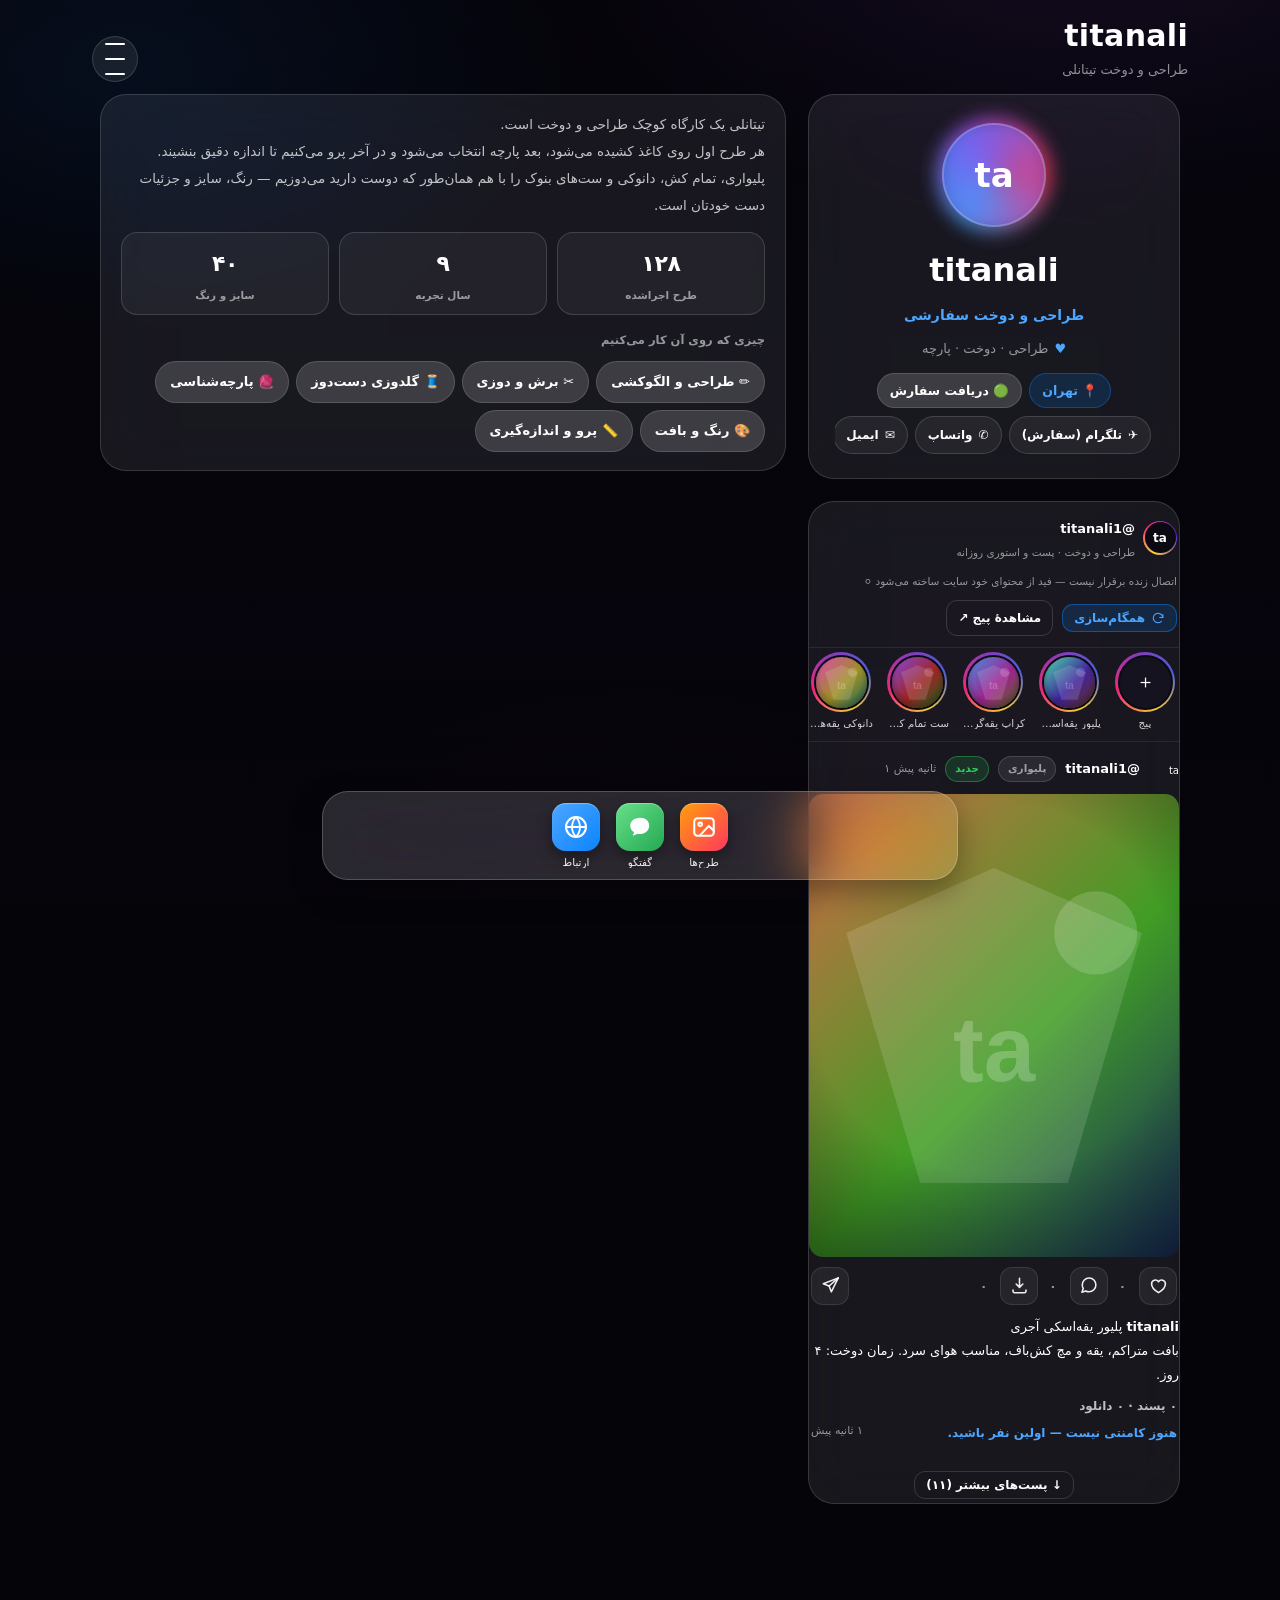
==== commit f65ae71f: "build: بستهٔ تازهٔ cpanel (2026-10-10 20:23 UTC) Co-authored-by: arena-agent <297053741+arena-agent@" ====
--- a/index.html
+++ b/index.html
@@ -186,6 +186,12 @@
 .gitem{position:relative;border-radius:14px;overflow:hidden;background:#101018;border:1px solid var(--line);aspect-ratio:1}
 .gitem img{width:100%;height:100%;object-fit:cover;display:block;transition:.25s}
 .gitem:active img{transform:scale(1.05)}
+.gitem .gtags{display:flex;flex-wrap:wrap;gap:4px;margin-top:5px}
+.gitem .gtags i{background:rgba(10,132,255,.26);border:1px solid rgba(140,190,255,.35);border-radius:999px;
+  padding:1px 6px;font-size:9.5px;font-style:normal;font-weight:700;color:#dbeaff;white-space:nowrap}
+@media (min-width:1024px){.gitem .gtags i{font-size:11px;padding:2px 8px}}
+.lb-tags{display:flex;flex-wrap:wrap;gap:6px;margin-top:8px}
+.lb-tags .tag{text-decoration:none}
 .gitem .gcap{position:absolute;inset-inline:0;bottom:0;padding:20px 9px 7px;font-size:11px;color:#fff;
   background:linear-gradient(to top,rgba(0,0,0,.8),transparent);white-space:nowrap;overflow:hidden;text-overflow:ellipsis}
 .gallery-cta{display:flex;justify-content:center;margin-top:12px}
@@ -470,7 +476,9 @@
   transform:translateY(101%);transition:transform .4s var(--ease)}
 .adm-wrap.open .adm{transform:none}
 @media (min-width:780px){.adm-wrap .adm{bottom:20px;border-bottom:1px solid rgba(255,255,255,.09);
-  border-radius:32px;max-height:calc(100dvh - 40px)}}
+  border-radius:32px;max-height:calc(100dvh - 40px)}
+  .adm-wrap .adm-grab{display:none}
+  .adm-wrap .adm{box-shadow:0 30px 80px rgba(0,0,0,.62),inset 0 1px 0 rgba(255,255,255,.07)}}
 .adm-wrap .adm-grab{width:44px;height:5px;border-radius:3px;background:rgba(255,255,255,.3);margin:10px auto 0}
 /* سربرگ */
 .adm-wrap .adm-head{display:grid;grid-template-columns:1fr auto;gap:12px 10px;align-items:start;
@@ -484,7 +492,9 @@
 .adm-wrap .adm-btn:hover{background:rgba(255,255,255,.13);transform:translateY(-1px)}
 .adm-wrap .adm-btn.danger{color:#ffb3ae;border-color:rgba(255,69,58,.36);background:rgba(255,69,58,.13)}
 .adm-wrap .adm-x{width:34px;height:34px;border-radius:12px;border:1px solid rgba(255,255,255,.12);
-  background:rgba(255,255,255,.06);color:rgba(255,255,255,.75);display:grid;place-items:center;font-size:13px;padding:0;cursor:pointer}
+  background:rgba(255,255,255,.06);color:rgba(255,255,255,.75);display:grid;place-items:center;font-size:13px;padding:0;
+  cursor:pointer;transition:.2s var(--ease)}
+.adm-wrap .adm-x:hover{background:rgba(255,255,255,.14);color:#fff;transform:rotate(90deg)}
 .adm-wrap .adm-pills{grid-column:1/-1;display:flex;gap:7px;flex-wrap:wrap;justify-content:flex-end;margin:0}
 /* جست‌وجو */
 .adm-wrap .adm-find{position:relative;padding:12px 20px 0}
@@ -568,9 +578,12 @@
 .adm-wrap .pbtn{border:1px solid rgba(255,255,255,.12);background:rgba(255,255,255,.07);border-radius:16px;padding:11px 15px;
   font-size:12.5px;font-weight:800;cursor:pointer;transition:.2s var(--ease);color:#fff}
 .adm-wrap .pbtn:hover{background:rgba(255,255,255,.13);transform:translateY(-1px)}
-.adm-wrap .pbtn.primary,.adm-wrap .pbtn.pub{border-color:transparent;color:#fff;
+.adm-wrap .pbtn.primary{border-color:transparent;color:#fff;
   background:linear-gradient(135deg,#4da3ff,#0a6cff);box-shadow:0 10px 26px rgba(20,130,255,.36)}
-.adm-wrap .pbtn.primary:hover,.adm-wrap .pbtn.pub:hover{box-shadow:0 14px 34px rgba(20,130,255,.5)}
+.adm-wrap .pbtn.primary:hover{box-shadow:0 14px 34px rgba(20,130,255,.5)}
+.adm-wrap .pbtn.pub{border-color:rgba(120,180,255,.45);color:#cfe6ff;background:rgba(30,140,255,.15)}
+.adm-wrap .pbtn.pub:hover{background:rgba(30,140,255,.26);color:#fff}
+.adm-wrap .pbtn.pub.done{border-color:rgba(60,220,150,.45);color:#b6f5da;background:rgba(30,200,130,.14)}
 .adm-wrap .form-actions{gap:9px}
 /* نوار پایین */
 .adm-wrap .adm-foot{display:flex;gap:9px;flex-wrap:wrap;justify-content:flex-end;align-items:center;
@@ -586,6 +599,122 @@
 .adm-wrap tr:hover td{background:rgba(255,255,255,.03)}
 .adm-wrap .hint{font-size:11.5px;color:rgba(255,255,255,.48);line-height:1.95}
 .adm-wrap .adm-dirty{margin:11px 20px 0;border-radius:16px;padding:10px 12px}
+/* گروه‌های تب */
+.adm-wrap .adm-grp{flex:none;align-self:center;font-size:10px;font-weight:800;color:rgba(255,255,255,.36);
+  letter-spacing:.2px;padding:0 3px;white-space:nowrap}
+/* نمای کلی */
+.adm-wrap .h-hero{display:flex;justify-content:space-between;gap:12px;flex-wrap:wrap;align-items:center;
+  background:linear-gradient(135deg,rgba(46,120,255,.24),rgba(140,80,255,.16));border:1px solid rgba(120,170,255,.28);
+  border-radius:22px;padding:14px 16px;margin-bottom:12px}
+.adm-wrap .h-hero .hh-t b{display:block;font-size:17px;font-weight:800}
+.adm-wrap .h-hero .hh-t span{display:block;font-size:12px;color:rgba(255,255,255,.66);margin-top:2px}
+.adm-wrap .h-hero .hh-t em{display:inline-block;font-style:normal;font-size:11px;font-weight:800;margin-top:7px;
+  background:rgba(255,255,255,.14);border-radius:999px;padding:2px 9px;color:#dcecff}
+.adm-wrap .h-dots{display:flex;gap:7px;flex-wrap:wrap}
+.adm-wrap .hd{font-size:11px;font-weight:800;color:rgba(255,255,255,.55);background:rgba(4,10,22,.4);
+  border:1px solid rgba(255,255,255,.12);border-radius:999px;padding:4px 10px}
+.adm-wrap .hd.ok{color:#9ff0c8;border-color:rgba(60,220,150,.4);background:rgba(30,200,130,.14)}
+.adm-wrap .hd.warn{color:#ffd9a1;border-color:rgba(255,175,60,.4);background:rgba(255,175,60,.14)}
+.adm-wrap .hd.bad{color:#ffb3ae;border-color:rgba(255,69,58,.4);background:rgba(255,69,58,.12)}
+.adm-wrap .h-tiles{display:grid;grid-template-columns:repeat(4,minmax(0,1fr));gap:10px;margin-bottom:12px}
+.adm-wrap .h-tile{display:flex;flex-direction:column;align-items:center;justify-content:center;gap:3px;text-align:center;
+  background:rgba(255,255,255,.05);border:1px solid rgba(255,255,255,.1);border-radius:20px;padding:14px 8px;min-height:94px;
+  cursor:pointer;transition:.22s var(--ease);color:#fff}
+.adm-wrap .h-tile:hover{background:rgba(47,155,255,.16);border-color:rgba(120,180,255,.4);transform:translateY(-2px)}
+.adm-wrap .h-tile .i{font-size:19px;line-height:1}
+.adm-wrap .h-tile b{font-size:20px;font-weight:800;letter-spacing:-.4px}
+.adm-wrap .h-tile .l{font-size:11.5px;color:rgba(255,255,255,.62);font-weight:700}
+.adm-wrap .h-tile .s{font-size:10px;color:rgba(180,215,255,.72)}
+.adm-wrap .h-acts{display:flex;gap:9px;flex-wrap:wrap;margin-bottom:12px}
+.adm-wrap .h-acts .pbtn{flex:1 1 150px;justify-content:center}
+.adm-wrap .h-warn,.adm-wrap .h-ok{border-radius:18px;padding:11px 13px;font-size:12.5px;line-height:1.95;margin-bottom:12px}
+.adm-wrap .h-warn{border:1px solid rgba(255,175,60,.36);background:rgba(255,175,60,.12);color:#ffe0b3}
+.adm-wrap .h-ok{border:1px solid rgba(60,220,150,.3);background:rgba(30,200,130,.12);color:#b6f5da}
+.adm-wrap .h-steps{list-style:none;counter-reset:st;display:flex;flex-direction:column;gap:9px;
+  border-top:1px solid rgba(255,255,255,.08);padding-top:13px}
+.adm-wrap .h-steps li{counter-increment:st;position:relative;padding-inline-start:32px;font-size:12px;
+  color:rgba(255,255,255,.68);line-height:1.95}
+.adm-wrap .h-steps li::before{content:counter(st);position:absolute;inset-inline-start:0;top:3px;width:22px;height:22px;
+  border-radius:999px;display:grid;place-items:center;background:rgba(47,155,255,.22);color:#cfe6ff;font-size:11px;font-weight:800}
+.adm-wrap .h-steps b{color:#fff}
+/* نوار تصویر پست */
+.adm-wrap .gstrip{display:flex;gap:9px;flex-wrap:wrap;align-items:stretch}
+.adm-wrap .gs-item{position:relative;width:82px;height:106px;border-radius:16px;overflow:hidden;flex:none;
+  border:1px solid rgba(255,255,255,.14);background:#0a1220}
+.adm-wrap .gs-item img{width:100%;height:100%;object-fit:cover;display:block}
+.adm-wrap .gs-item.cover{border-color:rgba(120,180,255,.55);box-shadow:0 0 0 2px rgba(47,155,255,.18)}
+.adm-wrap .gs-item .gs-t{position:absolute;top:5px;inset-inline-start:5px;font-size:9.5px;font-weight:800;color:#dbeaff;
+  background:rgba(8,16,34,.74);border-radius:7px;padding:1px 6px}
+.adm-wrap .gs-item .gs-tools{position:absolute;inset-inline:0;bottom:0;display:flex;gap:2px;padding:3px;
+  background:linear-gradient(180deg,rgba(3,8,18,0),rgba(3,8,18,.88))}
+.adm-wrap .gs-item .gs-tools button{flex:1;min-width:0;height:21px;border:0;border-radius:7px;background:rgba(255,255,255,.16);
+  color:#fff;font-size:10.5px;display:grid;place-items:center;padding:0;cursor:pointer;transition:.15s}
+.adm-wrap .gs-item .gs-tools button:hover{background:rgba(47,155,255,.55)}
+.adm-wrap .gs-item .gs-tools button.del:hover{background:rgba(255,69,58,.62)}
+.adm-wrap .gs-add{flex:none;width:94px;min-height:106px;border:1px dashed rgba(120,180,255,.5);border-radius:16px;
+  background:rgba(30,140,255,.07);color:#cfe6ff;font-size:11px;font-weight:700;cursor:pointer;display:grid;place-items:center;gap:2px;transition:.2s}
+.adm-wrap .gs-add b{font-size:20px;line-height:1}
+.adm-wrap .gs-add:hover{background:rgba(30,140,255,.17);border-color:rgba(150,200,255,.8)}
+/* برچسب‌ها */
+.adm-wrap .tagbox{border:1px solid rgba(255,255,255,.09);background:rgba(255,255,255,.03);border-radius:20px;padding:11px 12px}
+.adm-wrap .tb-h{display:flex;align-items:center;gap:8px;margin-bottom:9px}
+.adm-wrap .tb-h span{font-size:12.5px;font-weight:800}
+.adm-wrap .tb-h small{margin-inline-start:auto;font-size:11px;color:rgba(255,255,255,.45)}
+.adm-wrap .tb-on,.adm-wrap .tb-lib{display:flex;gap:7px;flex-wrap:wrap;align-items:center}
+.adm-wrap .tb-lib{margin-top:10px;padding-top:10px;border-top:1px dashed rgba(255,255,255,.12)}
+.adm-wrap .tb-cap{font-size:11px;color:rgba(255,255,255,.46);font-weight:700}
+.adm-wrap .tchip{display:inline-flex;align-items:center;gap:6px;border-radius:999px;padding:5px 11px;font-size:12px;font-weight:700;
+  border:1px solid rgba(120,180,255,.42);background:rgba(30,140,255,.16);color:#dcecff;cursor:pointer;transition:.18s}
+.adm-wrap .tchip:hover{background:rgba(30,140,255,.3);color:#fff}
+.adm-wrap .tchip i{font-style:normal;font-size:10px;opacity:.8}
+.adm-wrap .tchip.on{background:linear-gradient(135deg,#4da3ff,#0a6cff);border-color:transparent;color:#fff}
+.adm-wrap .tchip.off{opacity:.7}
+.adm-wrap .tchip.st{cursor:default;background:rgba(255,255,255,.07);border-color:rgba(255,255,255,.14)}
+.adm-wrap .tchip.st b{font-size:10px;background:rgba(255,255,255,.14);border-radius:999px;padding:0 6px;color:#cfe6ff}
+.adm-wrap .tchip.st button{border:0;background:none;color:#ffb3ae;font-size:11px;cursor:pointer;padding:0;line-height:1}
+.adm-wrap .tb-none{font-size:11.5px;color:rgba(255,255,255,.4);font-style:normal}
+.adm-wrap .tb-add{display:flex;gap:8px;margin-top:10px}
+.adm-wrap .tb-add input{flex:1;min-width:0}
+.adm-wrap .lib-card{border:1px dashed rgba(120,180,255,.35);background:rgba(30,140,255,.06);border-radius:22px;padding:13px}
+.adm-wrap .lib-in{display:flex;flex-direction:column;gap:10px}
+.adm-wrap .cnt{font-size:10.5px;font-weight:800;color:#cfe6ff;background:rgba(47,155,255,.18);border-radius:8px;padding:2px 7px}
+.adm-wrap .opt-more{border-top:1px dashed rgba(255,255,255,.12);padding-top:10px}
+.adm-wrap .opt-more summary{font-size:12px;font-weight:700;color:rgba(255,255,255,.62);cursor:pointer}
+.adm-wrap .opt-more[open]{background:rgba(4,10,22,.3);border-radius:16px;padding:10px 12px 12px}
+/* شبکه‌های اجتماعی */
+.adm-wrap .netchips{display:flex;gap:8px;flex-wrap:wrap;margin-bottom:4px}
+.adm-wrap .netchip{display:inline-flex;align-items:center;gap:6px;border-radius:999px;padding:8px 13px;font-size:12.5px;font-weight:800;
+  border:1px solid rgba(255,255,255,.12);background:rgba(255,255,255,.05);color:rgba(255,255,255,.74);cursor:pointer;transition:.2s var(--ease)}
+.adm-wrap .netchip:hover{color:#fff;background:rgba(255,255,255,.12);transform:translateY(-1px)}
+.adm-wrap .netchip.on{border-color:rgba(120,180,255,.42);background:rgba(30,140,255,.14);color:#dcecff}
+.adm-wrap .netchip em{font-style:normal;font-size:10px;background:rgba(255,255,255,.16);border-radius:999px;padding:1px 6px}
+.adm-wrap .sw-kic{width:30px;height:30px;border-radius:11px;display:grid;place-items:center;font-size:14px;color:#fff;flex:none}
+.adm-wrap .sw-lab{display:inline-flex;align-items:center;gap:8px;font-size:12.5px;font-weight:700;color:rgba(255,255,255,.74);margin-inline-start:auto}
+.adm-wrap .sw-lab input[type=checkbox]{width:18px;height:18px}
+.adm-wrap .chip-preview{display:flex;gap:8px;flex-wrap:wrap;padding:11px 12px;border-radius:18px;
+  background:rgba(255,255,255,.04);border:1px solid rgba(255,255,255,.08)}
+.adm-wrap .hint.sm{font-size:11px;opacity:.85;margin-top:-3px}
+/* انتخاب تصویر از گالری */
+.adm-wrap .picpick{border:1px solid rgba(120,180,255,.28);background:linear-gradient(180deg,rgba(30,140,255,.1),rgba(30,140,255,.03));
+  border-radius:22px;padding:13px 14px;margin-bottom:2px}
+.adm-wrap .pp-h{display:flex;align-items:baseline;gap:9px;flex-wrap:wrap;margin-bottom:11px}
+.adm-wrap .pp-h span{font-size:13px;font-weight:800}
+.adm-wrap .pp-h small{font-size:11px;color:rgba(255,255,255,.52)}
+.adm-wrap .pp-row{display:flex;gap:12px;align-items:center;flex-wrap:wrap}
+.adm-wrap .pp-prev{width:106px;height:106px;border-radius:20px;object-fit:cover;border:1px solid rgba(255,255,255,.16);background:#0a1220;flex:none}
+.adm-wrap .pp-prev.none{display:grid;place-items:center;font-size:11px;color:rgba(255,255,255,.45);text-align:center;padding:8px}
+.adm-wrap .pp-btns{display:flex;flex-direction:column;gap:8px;flex:1;min-width:170px}
+.adm-wrap .pp-btns .pbtn{justify-content:center}
+@media (max-width:860px){.adm-wrap .h-tiles{grid-template-columns:repeat(2,minmax(0,1fr))}}
+/* کارت استودیو در خانه */
+.ios-card.studio{padding:14px 16px 16px}
+.ios-card.studio:empty{display:none}
+.hstats{display:grid;grid-template-columns:repeat(3,1fr);gap:8px;margin-top:13px}
+.hstats .st{background:rgba(255,255,255,.05);border:1px solid var(--line);border-radius:16px;padding:11px 6px;text-align:center}
+.hstats .st b{display:block;font-size:19px;font-weight:800;letter-spacing:-.4px}
+.hstats .st span{display:block;font-size:10.5px;color:var(--mut);margin-top:3px;font-weight:700;line-height:1.5}
+.studio-t{font-size:11.5px;font-weight:800;color:var(--mut);margin-top:15px}
+.hbh{display:flex;flex-wrap:wrap;gap:7px;margin-top:9px}
 @media (max-width:430px){
   .adm-wrap .adm-head{padding:12px 15px 11px}
   .adm-wrap .adm-id b{font-size:18px}
@@ -798,22 +927,80 @@
 html[data-lang=en] .ios-brand-name{letter-spacing:-.02em}
 
 /* ---------- دسکتاپ: قاب گوشی ---------- */
-@media (min-width:760px){
-  body{display:grid;place-items:center;padding:26px 0}
-  #app{width:100%;display:flex;justify-content:center}
-  .shell{height:min(880px,92vh);overflow-y:auto;overflow-x:hidden;border-radius:46px;
-    border:1px solid rgba(255,255,255,.12);background:rgba(6,5,12,.6);scrollbar-width:none;
-    box-shadow:0 40px 90px rgba(0,0,0,.6),inset 0 0 0 9px rgba(255,255,255,.05),0 0 0 1px rgba(0,0,0,.6)}
-  .shell::-webkit-scrollbar{display:none}
-  .ios-statusbar,.ios-bottom{position:sticky;max-width:none;width:auto;margin:0}
-  .ios-statusbar{top:0;z-index:60;background:rgba(6,5,12,.86);padding-bottom:10px;
-    backdrop-filter:blur(20px);-webkit-backdrop-filter:blur(20px);
-    border-bottom:1px solid rgba(255,255,255,.07)}
-  .ios-appbar{top:37px}
-  .ios-topbar{padding-top:22px}
-  .ios-bottom{bottom:0;padding:16px 14px 10px;
-    background:linear-gradient(180deg,rgba(5,4,10,0),rgba(5,4,10,.84) 42%)}
-  .lb,.adm-wrap,.toast{position:fixed}
+/* ---------- واکنش‌گرایی: تبلت و دسکتاپ (چیدمان واقعی، نه قاب گوشی) ---------- */
+@media (min-width:700px){
+  body{display:block;padding:0;min-height:100vh;min-height:100dvh}
+  #app{width:auto;display:block}
+  .shell{max-width:860px;min-height:100dvh;height:auto;padding:0 0 26px;border:0;border-radius:0;
+    box-shadow:none;background:transparent;overflow:visible}
+  .ios-statusbar,.home-indicator{display:none}
+  .ios-topbar{padding:18px 22px 6px}
+  .ios-main{padding:4px 22px 0}
+  .ios-appbar{top:0;padding:14px 18px 10px}
+  .ios-bottom{position:sticky;bottom:14px;max-width:560px;padding:6px 12px;background:none}
+  .ios-dock{gap:10px;padding:10px 14px;margin-bottom:0;border-radius:26px}
+  .app-ic .ic{width:48px;height:48px;border-radius:14px}
+  .app-ic .lbl{font-size:10.5px}
+  .view#view-home{padding-bottom:20px}
+  .ios-card{border-radius:26px}
+  .hero{padding:26px 24px 20px}
+  .hero-name{font-size:29px}
+  .ios-card.studio{padding:16px 20px 18px}
+  .hstats{gap:10px}
+  .hstats .st b{font-size:22px}
+  .gallery-grid{gap:10px}
+  .tile-grid{grid-template-columns:repeat(3,1fr);gap:12px;padding:4px 22px 16px}
+  .soc-tile{padding:15px 14px}
+  .chat-log,.msg-form,.chat-hero,.q-replies,.chat-acts{max-width:780px;margin-inline:auto;width:100%}
+  .ios-cta{max-width:780px;margin-inline:auto}
+  .sec{margin-bottom:18px}
+  .drawer{width:min(380px,80vw)}
+  .adm-wrap .adm-card{padding:18px 18px 16px}
+}
+@media (min-width:1024px){
+  .shell{max-width:1140px}
+  .ios-main{padding:6px 30px 0}
+  #view-home>.ios-main{display:grid;grid-template-columns:minmax(300px,372px) minmax(0,1fr);gap:22px;align-items:start}
+  #view-home>.ios-main>.ios-card{margin-bottom:0}
+  #heroCard{position:sticky;top:18px}
+  .ios-bottom{max-width:660px}
+  .ios-dock{gap:16px;padding:11px 18px}
+  .tile-grid{grid-template-columns:repeat(4,1fr)}
+  .hero{padding:28px 26px 22px}
+  .hero-name{font-size:32px}
+  .gallery-grid{gap:12px}
+  .ig-feed .post{max-width:640px;margin-inline:auto}
+  .lb-cap{max-width:640px}
+}
+@media (min-width:1400px){
+  .shell{max-width:1280px}
+  #view-home>.ios-main{grid-template-columns:minmax(340px,420px) minmax(0,1fr);gap:26px}
+}
+@media (max-width:380px){
+  .ios-main{padding:4px 12px 0}
+  .ios-topbar{padding:14px 14px 4px}
+  .hero{padding:18px 14px 14px}
+  .hero-name{font-size:22px}
+  .gallery-grid{gap:6px}
+  .gitem .gcap{font-size:10px;padding:16px 7px 6px}
+  .ios-dock{gap:20px;padding:12px 16px}
+  .app-ic .ic{width:50px;height:50px}
+  .tile-grid{gap:8px;padding:0 12px 12px}
+  .hstats .st b{font-size:17px}
+}
+/* ---------- گوشی افقی / صفحهٔ کوتاه ---------- */
+@media (max-height:560px) and (orientation:landscape){
+  .ios-statusbar,.home-indicator{display:none}
+  .ios-appbar{padding-top:12px}
+  .ios-topbar{padding-top:12px}
+  .hero{padding:14px 16px 12px}
+  .hero .avatar{width:78px;height:78px}
+  .view#view-home{padding-bottom:76px}
+  .ios-bottom{position:sticky;bottom:8px;padding:6px 12px}
+  .app-ic .ic{width:42px;height:42px;border-radius:13px}
+  .app-ic .lbl{display:none}
+  .ios-dock{gap:18px;padding:8px 14px;margin-bottom:0;border-radius:22px}
+  .adm-wrap .adm{max-height:none}
 }
 @media (max-width:340px){.ios-dock{gap:18px;padding:12px 14px}.app-ic .ic{width:50px;height:50px}}
 
@@ -858,6 +1045,7 @@
 
         <div class="ios-main">
           <div class="ios-card hero" id="heroCard"></div>
+          <div class="ios-card studio" id="studioCard"></div>
 
           <!-- فید اینستاگرام — همان اندازه و چیدمان اینستا، بدون قاب تزئینی -->
           <section class="ios-card ig-feed" id="sec-ig" aria-label="فید اینستاگرام">
@@ -924,7 +1112,6 @@
           <button class="ios-back" id="btnShare" aria-label="اشتراک‌گذاری سایت">⤴</button>
         </header>
         <div class="tile-grid" id="socTiles"></div>
-        <section class="sec" style="margin:0 16px 14px" id="sec-contact-full"></section>
         <div class="ios-cta" style="margin-top:2px"><button class="ios-pill" id="btnCopyMail">📋 <span data-t="social.copy">کپی ایمیل</span></button></div>
       </section>
 
@@ -965,6 +1152,7 @@
         <div class="pact" id="lbActions"></div>
         <div class="lb-cap" id="lbCap"></div>
         <div class="lb-desc" id="lbDesc"></div>
+        <div class="lb-tags" id="lbTags"></div>
         <div class="pcom" id="lbComments"></div>
       </div>
     </div>
@@ -1209,6 +1397,7 @@
   /* اندازه و رفتار فید (اینستاگرام: ۴:۵ برای پست، ۹:۱۶ برای ریلز) */
   feed:{ratio:'4/5',captionLines:2,perScreen:1,showStats:1,showStories:1,showUser:1,autoplay:0,autoplaySec:6},
   copy:{}, /* متن‌های قابل ویرایش رابط کاربری */
+  tags:['پلیواری','تمام کش','دانوکی','بنوک','ست مادر و دختر','سایز بزرگ'],
   quick:['قیمت پلیواری چقدر است؟','برای طرح سفارشی چقدر زمان لازم است؟','سایز و رنگ دلخواه را می‌دوزید؟'],
   messages:[],
   settings:{lang:'fa',bg:'',grid:'3',theme:'#050409',api:'api.php'}
@@ -1338,22 +1527,22 @@
 /* ---------- زبان ---------- */
 var I18N={
  fa:{'nav.home':'خانه','nav.gallery':'طرح‌ها','nav.chat':'گفتگو','nav.social':'ارتباط','nav.all':'همه‌ی طرح‌ها',
-   'sec.about':'درباره‌ی کارگاه','sec.cats':'دسته‌ها','sec.hobbies':'چیزی که روی آن کار می‌کنیم','sec.featured':'طرح‌های منتخب','sec.contact':'راه‌های سفارش',
+   'sec.about':'درباره‌ی کارگاه','sec.cats':'دسته‌ها','sec.hobbies':'چیزی که روی آن کار می‌کنیم','sec.featured':'طرح‌های منتخب',
    'cta.order':'سفارش طرح دلخواه','cta.msg':'گفتگو برای سفارش','chat.online':'معمولاً سریع پاسخ می‌دهد',
    'chat.hint':'اینجا گفتگوی محلی است: پیام‌هایتان فقط در همین مرورگر می‌ماند. با دکمه‌های پایین همان متن را در تلگرام، واتساپ یا ایمیل بفرستید.',
    'chat.empty':'هنوز پیامی نیست. طرح دلخواه‌تان را بنویسید.',
-   'social.sub':'راه‌های سفارش و مشاوره','social.copy':'کپی ایمیل','lang.other':'English',
+   'social.sub':'شبکه‌های اجتماعی و راه‌های ارتباطی','social.copy':'کپی ایمیل','lang.other':'English',
    'drawer.about':'درباره‌ی کارگاه','drawer.cat':'دسته‌ها','drawer.contact':'تماس‌ها','drawer.lang':'تغییر زبان',
    'drawer.bg':'تصویر پس‌زمینه','drawer.share':'اشتراک‌گذاری','drawer.admin':'ویرایش محتوا (پنل مدیریت)',
    'foot.txt':'ساخته‌شده با ♥ · titanali','copied':'کپی شد','saved':'ذخیره شد','shared':'لینک کپی شد',
    'ph.msg':'طرح، سایز و رنگ دلخواه را بنویسید…','open':'باز کردن','more':'همه','of':'از','views':'طرح',
    'new':'جدید'},
  en:{'nav.home':'Home','nav.gallery':'Designs','nav.chat':'Chat','nav.social':'Contact','nav.all':'All designs',
-   'sec.about':'About the studio','sec.cats':'Categories','sec.hobbies':'What we work on','sec.featured':'Selected designs','sec.contact':'How to order',
+   'sec.about':'About the studio','sec.cats':'Categories','sec.hobbies':'What we work on','sec.featured':'Selected designs',
    'cta.order':'Order a custom design','cta.msg':'Chat to order','chat.online':'Usually replies fast',
    'chat.hint':'Local chat only: your messages stay in this browser. Use the buttons below to send the same text on Telegram, WhatsApp or email.',
    'chat.empty':'No messages yet. Write the design you want.',
-   'social.sub':'Orders and questions','social.copy':'Copy email','lang.other':'فارسی',
+   'social.sub':'Social networks','social.copy':'Copy email','lang.other':'فارسی',
    'drawer.about':'About the studio','drawer.cat':'Categories','drawer.contact':'Contacts','drawer.lang':'Switch language',
    'drawer.bg':'Background image','drawer.share':'Share','drawer.admin':'Edit content (admin)',
    'foot.txt':'Made with ♥ · titanali','copied':'Copied','saved':'Saved','shared':'Link copied',
@@ -1387,6 +1576,7 @@
     '<div class="hero-loves"><span class="i">♥</span><span>'+esc(p.loves)+'</span></div>'+
     '<div class="chips" style="justify-content:center;margin-top:12px">'+
       '<span class="chip b">📍 '+esc(p.location)+'</span><span class="chip">🟢 '+esc(p.availability)+'</span></div>'+btnRowHTML('home');
+  renderStudio();
   renderIG();
   applyI18n();
 }
@@ -1405,45 +1595,41 @@
   link:{ic:'🔗',bg:'#8b949e',url:function(id){return /^https?:/.test(id)?id:'https://'+id}}
 };
 function contactHref(c){return (KIND[c.kind]||KIND.link).url(c.id)}
-function contactRow(c){
-  var k=KIND[c.kind]||KIND.link,bg=String(k.bg).slice(0,1)==='l'?k.bg:esc(k.bg);
-  return '<div class="contact">'+
-    '<a class="contact-ic" href="'+escAttr(contactHref(c))+'" target="_blank" rel="noopener" style="background:'+bg+'" aria-label="'+esc(c.label)+'">'+k.ic+'</a>'+
-    '<a class="contact-meta" href="'+escAttr(contactHref(c))+'" target="_blank" rel="noopener"><span class="contact-label">'+esc(c.label)+'</span>'+
-    '<span class="contact-id">'+esc(c.id)+'</span></a>'+
-    '<button class="tr-btn" data-copy="'+escAttr(c.id)+'" aria-label="کپی" title="کپی">⧉</button></div>';
-}
 function renderSocial(){
   $('#socTiles').innerHTML=btnList('contact').map(function(c){
     var k=KIND[c.kind]||KIND.link,bg=String(k.bg).slice(0,1)==='l'?k.bg:esc(k.bg);
     return '<a class="soc-tile" href="'+escAttr(contactHref(c))+'" target="_blank" rel="noopener">'+
-      '<span class="tic" style="background:'+bg+'">'+k.ic+'</span><span class="tl">'+esc(c.label)+'</span>'+
+      '<span class="tic" style="background:'+bg+'">'+btnIcon(c)+'</span><span class="tl">'+esc(c.label)+'</span>'+
       '<span class="ts">'+esc(c.id)+'</span></a>'}).join('');
-  $('#sec-contact-full').innerHTML='<div class="sec-title">'+t('sec.contact')+'</div><div class="contact-grid">'+
-    btnList('contact').map(contactRow).join('')+'</div>';
 }
 
 /* ---------- گالری / طرح‌ها ---------- */
-var galFilter='all', galShown=[], gridMode=function(){return D.settings.grid==='2'?'2':'3'};
+var galFilter='all', galTag='', galShown=[], gridMode=function(){return D.settings.grid==='2'?'2':'3'};
 function renderGallery(){
   var names=(D.cats||[]).map(function(c){return c.t});
   var cats=['all'].concat(names.filter(function(v,i,a){return a.indexOf(v)===i}));
   if(cats.indexOf(galFilter)<0)galFilter='all';
   $('#galTabs').innerHTML=cats.map(function(c){
-    return '<button class="gal-tab'+(galFilter===c?' on':'')+'" data-gal="'+escAttr(c)+'">'+(c==='all'?t('nav.all'):esc(c))+'</button>'}).join('');
+    return '<button class="gal-tab'+(galFilter===c?' on':'')+'" data-gal="'+escAttr(c)+'">'+(c==='all'?t('nav.all'):esc(c))+'</button>'}).join('')+
+    (galTag?'<button class="gal-tab on" data-gtagclear>#'+esc(galTag)+' ✕</button>':'');
   galShown=D.gallery.filter(function(g){return galFilter==='all'||g.cat===galFilter});
+  if(galTag)galShown=galShown.filter(function(g){return (g.tags||[]).indexOf(galTag)>=0});
   $('#galCount').textContent=num(galShown.length)+' '+t('views');
   var meta=(D.cats||[]).filter(function(c){return c.t===galFilter})[0];
   $('#galBanner').innerHTML=(meta&&meta.desc)?
     '<div class="cat-banner"><b>'+esc(meta.t)+'</b><p>'+esc(meta.desc)+'</p></div>':'';
-  $('#galleryGrid').style.gridTemplateColumns='repeat('+gridMode()+',1fr)';
+  var gcols=gridMode();
+  try{if(window.innerWidth>=1024&&gcols==='3')gcols='4'}catch(e){}
+  $('#galleryGrid').style.gridTemplateColumns='repeat('+gcols+',1fr)';
   $('#galleryGrid').innerHTML=galShown.map(function(g){
     var i=D.gallery.indexOf(g);
     return '<figure class="gitem'+(gridMode()==='3'&&i===0&&galFilter==='all'?' wide':'')+'" data-lb="'+galShown.indexOf(g)+'" role="button" tabindex="0" aria-label="'+esc(g.t)+'">'+
       '<img loading="lazy" src="'+escAttr(gImg(g,i))+'" alt="'+esc(g.t||'')+'">'+
       (g.n?'<span class="gnew">'+t('new')+'</span>':'')+
-      ((g.imgs&&g.imgs.length>1)?'<span class="pm-multi">1/'+g.imgs.length+'</span>':'')+
-      (g.t?'<figcaption class="gcap">'+esc(g.t)+'</figcaption>':'')+'</figure>'}).join('')||'<div class="empty">—</div>';
+      ((g.imgs&&g.imgs.length)?'<span class="pm-multi">🖼 '+num(g.imgs.length+1)+'</span>':'')+
+      '<figcaption class="gcap">'+esc(g.t||'')+((g.tags&&g.tags.length)?
+        '<span class="gtags">'+g.tags.slice(0,3).map(function(x){return '<i>#'+esc(x)+'</i>'}).join('')+
+        (g.tags.length>3?'<i>+'+num(g.tags.length-3)+'</i>':'')+'</span>':'')+'</figcaption>'+'</figure>'}).join('')||'<div class="empty">—</div>';
 }
 var lbI=0,lbK=0,lbC=false;
 function openLB(i){if(!galShown.length)return;lbI=i;lbK=0;syncLB();$('#lightbox').classList.add('open');document.body.style.overflow='hidden'}
@@ -1454,6 +1640,8 @@
   lbK=Math.max(0,Math.min(lbK,ims.length-1));
   $('#lbImg').src=ims[lbK];$('#lbImg').alt=g.t||'';
   $('#lbCap').textContent=g.t||'';$('#lbDesc').textContent=g.desc||'';
+  var lt=$('#lbTags');
+  if(lt)lt.innerHTML=(g.tags||[]).map(function(x){return '<a class="tag" href="#gallery" data-gtagfilter="'+escAttr(x)+'">#'+esc(x)+'</a>'}).join('');
   $('#lbIdx').textContent=num(lbI+1)+' '+t('of')+' '+num(galShown.length)+(ims.length>1?' · '+num(lbK+1)+'/'+num(ims.length):'');
   $('#lbActions').innerHTML=actionsHTML(i,g);
   $('#lbComments').innerHTML=commentsHTML(i,g,true);$('#lbComments').hidden=!lbC;
@@ -1554,6 +1742,21 @@
   $('#ogTitle').setAttribute('content',title);$('#ogDesc').setAttribute('content',desc);
   $('#twTitle').setAttribute('content',title);$('#twDesc').setAttribute('content',desc);
   document.title=title;
+}
+function renderStudio(){
+  var el=$('#studioCard');if(!el)return;
+  var st=(D.stats||[]).filter(function(x){return x&&(x.k||x.v)});
+  var hb=(D.hobbies||[]).filter(function(x){return x&&x.t});
+  var bio=String(D.profile.bio||'').trim();
+  if(!st.length&&!hb.length&&!bio){el.hidden=true;el.innerHTML='';return}
+  el.hidden=false;
+  var h='';
+  if(bio)h+='<div class="prose">'+esc(bio)+'</div>';
+  if(st.length)h+='<div class="hstats">'+st.map(function(x){
+    return '<div class="st"><b>'+num(Number(x.v)||0)+'</b><span>'+esc(x.k||'')+'</span></div>'}).join('')+'</div>';
+  if(hb.length)h+='<div class="studio-t">'+t('sec.hobbies')+'</div><div class="hbh">'+hb.map(function(x){
+    return '<span class="hobby">'+esc(x.ic||'•')+' '+esc(x.t)+'</span>'}).join('')+'</div>';
+  el.innerHTML=h;
 }
 function applySettings(){
   var bg=$('#bgCover');
@@ -2071,13 +2274,224 @@
   save();renderChatFull();renderAdmin();toast('پاسخ برای کاربر ثبت شد ✓')
 }
 /* ---------- ویرایشگر طرح: چندتصویری + شمارنده‌ها ---------- */
+function gStrip(g,i){
+  var list=(g.imgs||[]);
+  var h='<div class="gstrip">';
+  h+='<div class="gs-item cover"><img data-thumb="'+i+'" src="'+escAttr(gImg(g,i))+'" alt=""><span class="gs-t">جلد</span>'+
+    '<span class="gs-tools"><button type="button" data-up="'+i+'" title="انتخاب تصویر جلد از گالری">📷</button>'+
+    (list.length?'<button type="button" data-coverclear="'+i+'" title="جلد را با تصویر بعدی عوض کن">↻</button>'+
+    '<button type="button" class="del" data-clear="'+i+'" title="حذف تصویر جلد">✕</button>':'')+'</span></div>';
+  list.forEach(function(u,k){
+    h+='<div class="gs-item"><img src="'+escAttr(u)+'" alt="">'+
+      '<span class="gs-tools"><button type="button" data-imgmv="'+i+':'+k+':-1" title="یک قدم قبل">↑</button>'+
+      '<button type="button" data-imgmv="'+i+':'+k+':1" title="یک قدم بعدی">↓</button>'+
+      '<button type="button" data-imgcover="'+i+':'+k+'" title="این را جلد کن">★</button>'+
+      '<button type="button" class="del" data-imgdel="'+i+':'+k+'" title="حذف این تصویر">✕</button></span></div>';
+  });
+  h+='<button class="gs-add" type="button" data-upm="'+i+'"><b>＋</b><span>چند عکس از گالری</span></button></div>';
+  if(list.length)h+='<p class="hint sm">🖼 '+num(list.length+1)+' تصویر برای این پست (در لایت‌باکس یکی‌یکی می‌چرخد) — ★ یعنی جلد.</p>';
+  return h;
+}
 function designRowFull(g,i){
-  return designRow(g,i)+
-    '<label class="field"><span>تصویرهای اضافهٔ همین پست (هر خط یک آدرس)</span>'+
-    '<textarea data-gf="imgsTxt" data-i="'+i+'" rows="3" placeholder="https://…/2.jpg&#10;https://…/3.jpg">'+esc((g.imgs||[]).join('\n'))+'</textarea></label>'+
-    '<div class="form-actions"><button class="pbtn" type="button" data-upm="'+i+'">🖼 افزودن چند عکس (انتخاب از گالری)</button></div>'+
-    '<div class="row2"><label class="field"><span>پسند (شمارنده)</span><input data-gf="likes" data-i="'+i+'" type="number" min="0" value="'+(Number(g.likes)||0)+'"></label>'+
-    '<label class="field"><span>دانلود (شمارنده)</span><input data-gf="dl" data-i="'+i+'" type="number" min="0" value="'+(Number(g.dl)||0)+'"></label></div>';
+  var tot=postImgs(g,i).length;
+  var h='<div class="row-card"><div class="row-head"><span class="n">'+num(i+1)+'</span>'+
+    '<span class="size-note">طرح '+esc(g.t||'—')+'</span>'+
+    (tot>1?'<span class="cnt">🖼 '+num(tot)+'</span>':'')+((g.tags||[]).length?'<span class="cnt">🏷 '+num(g.tags.length)+'</span>':'')+'</div>';
+  h+=gStrip(g,i);
+  h+='<div class="row2"><label class="field"><span>عنوان طرح</span><input data-gf="t" data-i="'+i+'" value="'+escAttr(g.t||'')+'"></label>'+
+    '<label class="field"><span>دسته</span><select data-gf="cat" data-i="'+i+'">'+optsCats(g.cat)+'</select></label></div>';
+  h+='<label class="field"><span>توضیحات</span><textarea data-gf="desc" data-i="'+i+'" rows="2">'+esc(g.desc||'')+'</textarea></label>';
+  h+=gTagsBox(g,i);
+  h+='<label class="field"><span>آدرس تصویر جلد (اختیاری)</span><input data-gf="img" data-i="'+i+'" dir="ltr" value="'+escAttr(g.img||'')+'" placeholder="https://… یا خالی"></label>';
+  h+='<div class="row2"><label class="field"><span>پسند</span><input data-gf="likes" data-i="'+i+'" type="number" min="0" value="'+(Number(g.likes)||0)+'"></label>'+
+    '<label class="field"><span>دانلود</span><input data-gf="dl" data-i="'+i+'" type="number" min="0" value="'+(Number(g.dl)||0)+'"></label></div>';
+  h+='<label class="field sw-lab"><span><input type="checkbox" data-gf="n" data-i="'+i+'"'+(g.n?' checked':'')+'> برچسب «جدید» روی کارت</span></label>';
+  h+='<details class="opt-more"><summary>گزینه‌های بیشتر</summary>'+
+    '<label class="field"><span>افزودن تصویر با آدرس (هر خط یکی)</span>'+
+    '<textarea data-gf="imgsTxt" data-i="'+i+'" rows="3" dir="ltr" placeholder="https://…/2.jpg&#10;https://…/3.jpg">'+esc((g.imgs||[]).join('\n'))+'</textarea></label></details>';
+  return h+'</div>';
+}
+/* ================= نمای کلی (داشبورد پنل) ================= */
+function homeTile(ic,lab,val,gk,sub){
+  return '<button class="h-tile" data-goto-tab="' + gk + '"><span class="i">' + ic + '</span><b>' + val + '</b><span class="l">' + esc(lab) + '</span>' + (sub ? '<span class="s">' + esc(sub) + '</span>' : '') + '</button>';
+}
+function homePane(){
+  var gal=(D.gallery||[]).length, cats=(D.cats||[]).length, tags=(D.tags||[]).length;
+  var net=(D.contacts||[]).filter(function(c){return c.on!==0}).length;
+  var un=(D.messages||[]).filter(function(m){return !m.reply}).length;
+  var fp=(D.ig&&D.ig.feed&&D.ig.feed.length)||0, hb=(D.hobbies||[]).length;
+  var d=dirtyKeys(), nImg=0, nTagged=0;
+  (D.gallery||[]).forEach(function(g){nImg+=(g.imgs||[]).length; if(g.tags&&g.tags.length)nTagged++});
+  var out='<div class="h-hero"><div class="hh-t"><b>' + esc(D.profile.name||'titanali') + '</b><span>' + esc(D.profile.role||'') +
+    (D.profile.availability?' · ' + esc(D.profile.availability) : '') + '</span><em>' +
+    (API.on?(isAuth()?'ابری · rev ' + num(API.rev) : 'سرور · نیازمند ورود') : 'محلی · localStorage') + '</em></div>' +
+    '<div class="h-dots"><span class="hd' + (API.on?' ok':'') + '">' + (API.on?'● سرور':'○ محلی') + '</span>' +
+    '<span class="hd' + (gal?' ok':' bad') + '">' + (gal?'● ':'○ ') + num(gal) + ' طرح</span>' +
+    '<span class="hd' + (un?' warn':' ok') + '">' + (un?'● ':'○ ') + num(un) + ' بی‌پاسخ</span>' +
+    '<span class="hd' + (nTagged?' ok':'') + '">' + (nTagged?'● ':'○ ') + num(nTagged) + ' طرح برچسب‌دار</span></div></div>';
+  out += '<div class="h-tiles">' +
+    homeTile('🖼','طرح‌ها',num(gal),'gallery',nImg?num(nImg) + ' تصویر اضافه':'بدون تصویر اضافه') +
+    homeTile('🏷','برچسب ذخیره‌شده',num(tags),'gallery','از هر طرح قابل انتخاب') +
+    homeTile('🗂','دسته‌ها',num(cats),'cats','') +
+    homeTile('📇','شبکهٔ نمایش‌داده‌شده',num(net),'contacts','') +
+    homeTile('📥','پیام بی‌پاسخ',num(un),'inbox','') +
+    homeTile('📸','پست در فید',num(fp),'feed',fp?'هم‌گام با سرور':'از طرح‌های سایت') +
+    homeTile('🧵','سرگرمی‌ها',num(hb),'hobbies','') +
+    homeTile('✍️','متن دست‌ساز',num(Object.keys(D.copy||{}).length),'copy','') + '</div>';
+  out += '<div class="h-acts"><button class="pbtn primary" data-goto-tab="gallery">＋ افزودن طرح تازه</button>' +
+    '<button class="pbtn" data-goto-tab="contacts">📇 شبکه‌های اجتماعی</button>' +
+    '<button class="pbtn" data-goto-tab="settings">🖼 پس‌زمینه و آواتار</button>' +
+    '<button class="pbtn" data-pub="pub">🚀 انتشار روی هاست</button>' +
+    '<button class="pbtn" data-adm-close>مشاهدهٔ سایت</button></div>';
+  if(d.length)out += '<div class="h-warn">● <b>' + num(d.length) + ' بخش</b> ذخیره‌شدهٔ منتشرنشده دارد: ' + esc(d.join('، ')) +
+    ' <button class="pbtn tiny" data-goto-tab="publish">برو به انتشار →</button></div>';
+  else out += '<div class="h-ok">✓ همه‌چیز هم‌سان است: هر چه ذخیره شده، روی فایل سایت هم منتشر شده است.</div>';
+  out += '<ol class="h-steps"><li><b>ویرایش</b> — در هر تب ردیف را باز کنید و مقدار را عوض کنید؛ پنل خودکار می‌فهمد چه چیزی عوض شده.</li>' +
+    '<li><b>ذخیره</b> — دکمهٔ 💾 (یا <code>Ctrl+S</code>): در <code>titanali-data</code> می‌نشیند و فقط ادمین‌ها می‌بینند.</li>' +
+    '<li><b>انتشار</b> — دکمهٔ 🚀: کنار <code>index.html</code> فایل <code>titanali-content.json</code> نوشته می‌شود و بازدیدکنندهٔ معمولی همان را می‌خواند.</li></ol>';
+  return out;
+}
+/* ================= برچسب‌های طرح‌ها (tags) ================= */
+function picPickHTML(mode){
+  var isSet=(mode==='settings');
+  var cur=isSet?((W.settings&&W.settings.bg)||''):((W.profile&&W.profile.avatar)||'');
+  var lab=isSet?'تصویر پس‌زمینهٔ سایت':'آواتار کارگاه';
+  var sub=isSet?'پشتِ همه‌چیز می‌افتد؛ خالی = همان گرادیان پیش‌فرض.':'دایرهٔ بالای صفحه، منوی کناری و کسوت‌کارت.';
+  var h='<div class="picpick"><div class="pp-h"><span>🖼 '+lab+'</span><small>'+sub+'</small></div><div class="pp-row">';
+  h+=cur?'<img class="pp-prev" src="'+escAttr(cur)+'" alt="">':'<div class="pp-prev none">— تصویری انتخاب نشده —</div>';
+  h+='<div class="pp-btns"><button class="pbtn primary" type="button" data-picup="'+mode+'">📷 انتخاب از گالری</button>';
+  if(cur)h+='<button class="pbtn" type="button" data-picclear="'+mode+'">✕ حذف تصویر</button>';
+  return h+'</div></div></div>';
+}
+function picApply(mode,url){
+  if(!W)return;
+  if(mode==='settings'){if(url)W.settings.bg=url;else W.settings.bg=''}
+  else{if(url)W.profile.avatar=url;else W.profile.avatar=''}
+  renderAdmin();markDirty();
+  toast(url?'تصویر انتخاب شد — «💾 ذخیره» را بزنید ✓':'تصویر حذف شد — «💾 ذخیره» را بزنید');
+}
+function normTag(v){return String(v==null?'':v).replace(/^[#\s\u200f]+/,'').replace(/\s+/g,' ').trim().slice(0,28)}
+function tagChip(t,k){return '<button class="tchip" type="button" data-gtagdel="'+k+'">#'+esc(t)+'<i>✕</i></button>'}
+function gTagsBox(g,i){
+  var cur=g.tags||[], lib=(W.tags||[]).slice();
+  var h='<div class="tagbox"><div class="tb-h"><span>🏷 برچسب‌های این طرح</span><small>'+num(cur.length)+' برچسب</small></div>';
+  h+='<div class="tb-on">'+(cur.length?cur.map(function(t,k){return '<button class="tchip on" type="button" data-gtagdel="'+i+':'+k+'" title="حذف از این طرح">#'+esc(t)+'<i>✕</i></button>'}).join(''):'<em class="tb-none">— هنوز برچسبی ندارد —</em>')+'</div>';
+  h+='<div class="tb-add"><input data-taginp="'+i+'" list="tagList" maxlength="28" placeholder="برچسب تازه… (Enter = افزودن و ذخیره در کتابخانه)">'+
+    '<button class="pbtn" type="button" data-tagadd="'+i+'">＋ افزودن</button></div>';
+  var free=lib.filter(function(t){return cur.indexOf(t)<0});
+  h+='<div class="tb-lib">'+(free.length?'<span class="tb-cap">برچسب‌های ذخیره‌شده:</span>'+free.map(function(t){
+    return '<button class="tchip" type="button" data-gtag="'+i+':'+escAttr(t)+'" title="افزودن به این طرح">#'+esc(t)+'</button>'}).join('')
+    :'<em class="tb-none">کتابخانه خالی است — با «＋ افزودن» یک برچسب بسازید تا اینجا ذخیره شود</em>')+'</div>';
+  h+='<datalist id="tagList">'+lib.map(function(t){return '<option value="'+escAttr(t)+'"></option>'}).join('')+'</datalist>';
+  return h+'</div>';
+}
+function tagsLibBar(){
+  var lib=W.tags||[];
+  var rows=lib.map(function(t,k){
+    var use=(W.gallery||[]).filter(function(g){return (g.tags||[]).indexOf(t)>=0}).length;
+    return '<span class="tchip st">#'+esc(t)+'<b>'+num(use)+'</b><button type="button" data-taglibdel="'+k+'" title="حذف از کتابخانه" aria-label="حذف برچسب">✕</button></span>'}).join('');
+  return '<div class="lib-card"><div class="lib-in"><div class="row-head"><span class="n">🏷</span>'+
+    '<span class="size-note">کتابخانهٔ برچسب‌ها · '+num(lib.length)+' برچسب ذخیره‌شده</span></div>'+
+    '<div class="tb-on">'+(rows||'<em class="tb-none">هنوز برچسبی ذخیره نکرده‌اید. موقع ویرایش هر طرح، یکی بسازید.</em>')+'</div>'+
+    '<div class="tb-add"><input data-taglibinp placeholder="نام برچسب تازه برای کل سایت…">'+
+    '<button class="pbtn" type="button" data-taglibadd>＋ ذخیره در کتابخانه</button></div></div></div>';
+}
+function addDesignTag(i,v){
+  if(!W||!W.gallery[i])return;
+  var t=normTag(v);
+  if(!t){toast('اول برچسب را بنویسید');return}
+  var g=W.gallery[i];g.tags=g.tags||[];
+  if(g.tags.indexOf(t)>=0){toast('این طرح «'+t+'» را از قبل دارد');return}
+  g.tags.push(t);W.tags=W.tags||[];
+  if(W.tags.indexOf(t)<0)W.tags.unshift(t);
+  renderAdmin();toast('«'+t+'» به این طرح اضافه شد ✓');
+}
+function toggleDesignTag(i,t){
+  if(!W||!W.gallery[i])return;
+  var g=W.gallery[i];g.tags=g.tags||[];
+  var at=g.tags.indexOf(t);
+  if(at>=0)g.tags.splice(at,1);else g.tags.push(t);
+  if(W.tags.indexOf(t)<0)W.tags.unshift(t);
+  renderAdmin();
+}
+function addLibTag(v){
+  if(!W)return;var t=normTag(v);
+  if(!t){toast('نام برچسب را بنویسید');return}
+  W.tags=W.tags||[];
+  if(W.tags.indexOf(t)>=0){toast('«'+t+'» از قبل در کتابخانه هست');return}
+  W.tags.unshift(t);renderAdmin();toast('«'+t+'» در کتابخانه ذخیره شد ✓');
+}
+/* ================= آمار و سرگرمی‌ها (ساده) ================= */
+function statRow(s,i){
+  return '<div class="row-card"><div class="row-head"><span class="n">'+num(i+1)+'</span></div>'+
+    '<div class="row2"><label class="field"><span>عنوان</span><input data-sf="k" data-i="'+i+'" value="'+escAttr(s.k||'')+'" placeholder="مثلاً طرح اجراشده"></label>'+
+    '<label class="field"><span>عدد</span><input data-sf="v" data-i="'+i+'" type="number" min="0" value="'+(Number(s.v)||0)+'"></label></div></div>';
+}
+function statsPane(){
+  var h=((W&&W.stats)||[]).map(statRow).join('');
+  h+='<button class="add-row" data-sadd type="button">＋ افزودن یک آمار</button>';
+  h+='<p class="hint">همین سه/چهار عدد در کارت پروفایل و کسوت‌کارت نمایش داده می‌شود. اگر بک‌اند روشن باشد، شمارندهٔ واقعیِ پسند/دانلود/بازدید در تب «انتشار و هاست» است.</p>';
+  return h;
+}
+function hobbyRow(hb,i){
+  return '<div class="row-card"><div class="row-head"><span class="n">'+num(i+1)+'</span>'+
+    '<span class="size-note">'+esc(hb.t||'(بدون نام)')+'</span></div>'+
+    '<div class="row2"><label class="field"><span>ایموجی / آیکون</span><input data-hf="ic" data-i="'+i+'" maxlength="4" value="'+escAttr(hb.ic||'')+'" placeholder="✂️"></label>'+
+    '<label class="field"><span>متن</span><input data-hf="t" data-i="'+i+'" value="'+escAttr(hb.t||'')+'" placeholder="برش و دوزی"></label></div></div>';
+}
+function hobbiesPane(){
+  var list=(W&&W.hobbies)||[];
+  var h='<div class="chip-preview">'+(list.length?list.map(function(x){
+    return '<span class="hobby">'+esc(x.ic||'•')+' '+esc(x.t||'')+'</span>'}).join(''):'<em class="tb-none">— فهرست خالی است —</em>')+'</div>';
+  h+=list.map(hobbyRow).join('');
+  h+='<button class="add-row" data-hadd type="button">＋ افزودن سرگرمی</button>';
+  h+='<p class="hint">پیش‌نمایش بالا همان چیزی است که در سایت دیده می‌شود. با ↑ ↓ می‌توانید ترتیب را عوض کنید.</p>';
+  return h;
+}
+/* ================= شبکه‌های اجتماعی (تماس‌ها) ================= */
+var NET_LABEL={telegram:'تلگرام',whatsapp:'واتساپ',email:'ایمیل',phone:'تماس',instagram:'اینستاگرام',
+  instagram2:'اینستاگرام ۲',github:'گیت‌هاب',website:'وب‌سایت',x:'𝕏 / توییتر',link:'لینک دلخواه'};
+function netLabel(k){return NET_LABEL[k]||k}
+function kindOpts(cur){
+  return Object.keys(KIND).map(function(k){
+    return '<option value="'+k+'"'+(k===cur?' selected':'')+'>'+KIND[k].ic+'  '+esc(netLabel(k))+'</option>'}).join('');
+}
+function placeOpts(cur){
+  return PLACES.map(function(p){return '<option value="'+p[0]+'"'+(p[0]===cur?' selected':'')+'>'+p[1]+'</option>'}).join('');
+}
+function netChip(k,n){
+  return '<button class="netchip'+(n?' on':'')+'" type="button" data-netadd="'+k+'" title="افزودن '+esc(netLabel(k))+'">'+
+    KIND[k].ic+' '+esc(netLabel(k))+(n?'<em>'+num(n)+'</em>':'')+'</button>';
+}
+function netContactRow(c,i){
+  var k=c.kind||'link',kd=KIND[k]||KIND.link;
+  var bg=String(kd.bg).slice(0,1)==='l'?kd.bg:esc(kd.bg);
+  var h='<div class="row-card"><div class="row-head"><span class="n">'+num(i+1)+'</span>'+
+    '<span class="sw-kic" style="background:'+bg+'">'+(c.icon?String(c.icon).slice(0,2):kd.ic)+'</span>'+
+    '<span class="size-note">'+esc(c.label||'(بدون نام)')+'</span>'+
+    '<span class="sw-lab"><input type="checkbox" data-bon="'+i+'"'+(c.on===0?'':' checked')+'> نمایش</span>'+
+    '</div>';
+  h+='<div class="row2"><label class="field"><span>نام نمایشی</span><input data-bf="label" data-i="'+i+'" value="'+escAttr(c.label||'')+'" placeholder="تلگرام کارگاه"></label>'+
+    '<label class="field"><span>شبکه</span><select data-bf="kind" data-i="'+i+'">'+kindOpts(k)+'</select></label></div>';
+  h+='<label class="field"><span>آیدی / شماره / آدرس <small>(اینجا عوض می‌شود)</small></span>'+
+    '<input data-bf="id" data-i="'+i+'" dir="ltr" value="'+escAttr(c.id||'')+'" placeholder="@titanali"></label>';
+  h+='<div class="row2"><label class="field"><span>آیکون (اختیاری)</span><input data-bf="icon" data-i="'+i+'" maxlength="6" value="'+escAttr(c.icon||'')+'" placeholder="✈"></label>'+
+    '<label class="field"><span>رنگ (اختیاری)</span><input data-bf="color" data-i="'+i+'" dir="ltr" value="'+escAttr(c.color||'')+'" placeholder="#25d366"></label></div>';
+  h+='<label class="field"><span>کجا نمایش داده شود</span><select data-bf="place" data-i="'+i+'">'+placeOpts(String(c.place||'all'))+'</select></label>';
+  var url=contactHref(c);
+  h+='<p class="hint">پیش‌نمایش پیوند: <code>'+esc(String(url).slice(0,70))+(String(url).length>70?'…':'')+'</code></p>';
+  return h+'</div>';
+}
+function contactsPane(){
+  var list=W.contacts||[];
+  var used={};list.forEach(function(c){used[c.kind||'link']=(used[c.kind||'link']||0)+1});
+  var h='<div class="netchips">'+Object.keys(KIND).map(function(k){return netChip(k,used[k]||0)}).join('')+'</div>';
+  h+='<p class="hint">روی یک شبکه بزنید تا به فهرست اضافه شود؛ ردیفش را باز کنید و <b>آیدی</b> را بنویسید. با کلید «نمایش» انتخاب می‌کنید کدام شبکه در سایت باشد (خاموش = در سایت نیست، ولی اینجا می‌ماند).</p>';
+  h+=list.map(netContactRow).join('');
+  h+='<button class="add-row" data-badd type="button">＋ افزودن شبکه / لینک دلخواه</button>';
+  h+='<div class="form-actions"><button class="pbtn" type="button" data-goto-tab="buttons">🔘 چیدمان دکمه‌ها در گفتگو و خانه</button>'+
+    '<button class="pbtn" type="button" data-pub="pub">🚀 انتشار روی هاست</button></div>';
+  return h;
 }
 /* ---------- تنظیمات اینستاگرام ---------- */
 /* فرم اینستاگرام در تب «فید اینستاگرام» (feedPane) ادغام شد. */
@@ -2213,32 +2627,37 @@
   if(k==='install'){apiInstall();return}
   if(k==='pushpw'){apiAdminPush(true);return}
 }
+var ADM_GROUPS={home:'',content:'محتوا',talk:'ارتباط',look:'ظاهر',server:'سرور'};
 var ADM_TABS=[
-  {k:'gallery',  lab:'طرح‌ها',            e:'🖼'},
-  {k:'cats',     lab:'دسته‌ها',           e:'🗂'},
-  {k:'feed',     lab:'فید اینستاگرام',    e:'📸'},
-  {k:'buttons',  lab:'دکمه‌ها',            e:'🔘'},
-  {k:'profile',  lab:'کارگاه',            e:'🧵'},
-  {k:'copy',     lab:'متن‌های سایت',      e:'✍️'},
-  {k:'inbox',    lab:'صندوق پیام‌ها',     e:'📥'},
-  {k:'publish',  lab:'انتشار و هاست',     e:'🚀'},
-  {k:'settings', lab:'تنظیمات',           e:'⚙️'},
-  {k:'admins',   lab:'ادمین‌ها',           e:'🔐'},
-  {k:'sync',     lab:'همگام‌سازی سرور',   e:'🔄'},
-  {k:'stats',    lab:'آمار',              e:'📊'},
-  {k:'hobbies',  lab:'برچسب‌ها',           e:'🏷'},
-  {k:'quick',    lab:'پرسش‌های سریع',     e:'⚡'},
-  {k:'contacts', lab:'تماس‌ها (JSON)',     e:'📞'}
+  {k:'home',     lab:'نمای کلی',          e:'🏠', g:'home'},
+  {k:'gallery',  lab:'طرح‌ها',             e:'🖼', g:'content'},
+  {k:'cats',     lab:'دسته‌ها',            e:'🗂', g:'content'},
+  {k:'hobbies',  lab:'سرگرمی‌ها',          e:'🏷', g:'content'},
+  {k:'stats',    lab:'آمار',               e:'📊', g:'content'},
+  {k:'profile',  lab:'کارگاه',             e:'🧵', g:'content'},
+  {k:'contacts', lab:'شبکه‌های اجتماعی',   e:'📇', g:'talk'},
+  {k:'buttons',  lab:'دکمه‌ها',            e:'🔘', g:'talk'},
+  {k:'quick',    lab:'پرسش‌های سریع',      e:'⚡', g:'talk'},
+  {k:'inbox',    lab:'صندوق پیام‌ها',      e:'📥', g:'talk'},
+  {k:'feed',     lab:'فید اینستاگرام',     e:'📸', g:'look'},
+  {k:'copy',     lab:'متن‌های سایت',       e:'✍️', g:'look'},
+  {k:'settings', lab:'پس‌زمینه و تنظیمات', e:'⚙️', g:'look'},
+  {k:'publish',  lab:'انتشار و هاست',      e:'🚀', g:'server'},
+  {k:'admins',   lab:'ادمین‌ها',            e:'🔐', g:'server'},
+  {k:'sync',     lab:'همگام‌سازی سرور',    e:'🔄', g:'server'}
 ];
 /* شکلک + یادداشت راهنمای بالای هر بخش (هم‌سبک پنل dmj74: توضیح کوتاه، بعد ردیف‌ها) */
-var ADM_EMO={profile:'🧵',gallery:'🖼',cats:'🗂',hobbies:'🏷',stats:'📊',quick:'⚡',contacts:'📞',buttons:'🔘',
+var ADM_EMO={home:'🏠',profile:'🧵',gallery:'🖼',cats:'🗂',hobbies:'🏷',stats:'📊',quick:'⚡',contacts:'📞',buttons:'🔘',
 instagram:'📸',feed:'📸',copy:'✍️',settings:'⚙️',publish:'🚀',inbox:'📥',admins:'🔐',sync:'🔄'};
 var TAB_NOTE={
+home:'از اینجا شروع کنید: هر کاشی شما را به همان بخش می‌برد. تغییراتی که ذخیره کنید ولی «انتشار» نشوند، فقط در پنل ادمین دیده می‌شوند.',
+contacts:'آیدی (یوزرنیم/شماره/ایمیل) را عوض کنید و با کلیدِ هر ردیف انتخاب کنید کدام شبکه در سایت نمایش داده شود. دکمه‌های پایین صفحهٔ گفتگو از همین فهرست ساخته می‌شوند.',
+stats:'فقط عنوان و عدد — بقیه خودکار. با روشن‌بودن بک‌اند، اعداد واقعیِ سرور (پسند/دانلود/بازدید) در تب «انتشار و هاست» دیده می‌شود.',
+hobbies:'یک ردیف = یک برچسبِ کوچک با ایموجی. این‌ها در کسوت‌کارت و منوی کناری نمایش داده می‌شوند؛ برای «برچسب طرح‌ها» به تب طرح‌ها بروید.',
+settings:'تصویر پس‌زمینهٔ سایت و آواتار را می‌توانید مستقیم از گالریِ گوشی انتخاب کنید (خودکار کوچک و فشرده می‌شود).',
 profile:'نام، معرفی، آواتار و وضعیت کارگاه همین‌جا ویرایش می‌شود و بلافاصله در نوار بالای سایت اعمال می‌گردد.',
 gallery:'هر ردیف یک پست است. برای «تصویر» و «تصویر کاور» گالریِ گوشی باز می‌شود و عکس پیش از ذخیره خودکار کوچک و فشرده می‌شود؛ با ↑ ↓ جابه‌جا و با ★ اول فید بفرست.',
 cats:'نام دسته در تب‌های گالری و منوی کناری نمایش داده می‌شود. حذف دسته، طرح‌ها را پاک نمی‌کند.',
-hobbies:'سرگرمی‌ها/برچسب‌ها در کسوت‌کارت و منوی کناری می‌آیند. این بخش با JSON ویرایش می‌شود؛ ساختار: رشته یا {t:"…"}.',
-stats:'با روشن‌بودن بک‌اند، این اعداد از سرور خوانده می‌شود: پسند، دانلود، بازدید، کامنت و پیام.',
 quick:'پاسخ‌های آمادهٔ حباب گفتگو. رشته ساده = سؤالِ فقط‌نمایشی؛ {q:"سؤال",a:"پاسخ"} = با انتخاب، پاسخ فرستاده می‌شود.',
 contacts:'راه‌های تماس (واتساپ/تلگرام/ایمیل/…) که در دکمه‌های گفتگو و بخش تماس استفاده می‌شوند.',
 buttons:'برای هر راه تماس دکمهٔ مستقل می‌سازید: نام، آیکون، مقصد و جای نمایش (خانه / گفتگو / همه‌جا).',
@@ -2250,7 +2669,7 @@
 inbox:'پیام‌های کاربران با پیوست. «پاسخ» هم حباب گفتگو و هم صندوق را تازه می‌کند.',
 admins:'رمزها روی سرور هش می‌شوند (bcrypt). پس از نصب، رمز پیش‌فرض را عوض کنید.',
 sync:'نصبِ یک‌بارهٔ بک‌اند روی هاست، تست اتصال، فرستادن/گرفتن محتوا و هم‌سان‌سازی ادمین‌ها.'};
-var LIST_KEY={gallery:'gallery',cats:'cats',contacts:'contacts',buttons:'contacts',hobbies:'hobbies',quick:'quick',messages:'messages'};
+var LIST_KEY={home:'gallery',gallery:'gallery',stats:'stats',instagram:'ig',cats:'cats',contacts:'contacts',buttons:'contacts',hobbies:'hobbies',quick:'quick',messages:'messages'};
 function tabCfg(k){
   for(var i=0;i<ADM_TABS.length;i++)if(ADM_TABS[i].k===k)return ADM_TABS[i];
   return {k:k,lab:k,e:'•'};
@@ -2266,13 +2685,17 @@
   if(k==='admins')return (T.admins||[]).length;
   if(k==='buttons')return (T.contacts||[]).filter(function(c){return c.on!==0}).length;
   if(k==='copy')return Object.keys(T.copy||{}).length;
+  if(k==='feed')return (T.ig&&T.ig.feed&&T.ig.feed.length)||(T.gallery||[]).length;
+  if(k==='profile')return T.profile?Object.keys(T.profile).length:0;
+  if(k==='settings')return T.settings?Object.keys(T.settings).length:0;
+  if(k==='home')return (T.gallery||[]).length;
   return 0;
 }
 var PF=[['name','نام نمایشی','text'],['initials','حروف آواتار','text'],['role','عنوان','text'],
   ['tagline','زیرعنوان نوار بالا','text'],['loves','خط دوم هیرو','text'],['location','موقعیت','text'],
   ['availability','وضعیت','text'],['avatar','آدرس تصویر آواتار','text'],['bio','متن درباره‌ی کارگاه','area']];
 var GF=[['t','عنوان طرح','text'],['cat','دسته','select'],['desc','توضیحات (نمایش در کارت و لایت‌باکس)','area'],['img','آدرس تصویر (یا بارگذاری)','text'],['n','برچسب «جدید»','flag']];
-var W=null,upTarget=null,upMulti=null,admTab='gallery';
+var W=null,upTarget=null,upMulti=null,admTab='home';
 function optsCats(sel){
   return '<option value="">— بدون دسته —</option>'+(W.cats||[]).map(function(c){
     return '<option value="'+escAttr(c.t)+'"'+(c.t===sel?' selected':'')+'>'+esc(c.t)+'</option>'}).join('');
@@ -2306,7 +2729,7 @@
 var PUB={busy:false,lastAt:0,lastRev:-1,file:'',bytes:0,err:'',state:null,timer:null,found:''};
 function djb(v){var t='';try{t=JSON.stringify(v==null?{}:v)}catch(e){t=String(v)}var h=5381;
   for(var i=0;i<t.length;i++)h=((h*33)^t.charCodeAt(i))>>>0;return t.length+'-'+h.toString(36)}
-function pubKeys(){return ['profile','stats','cats','gallery','hobbies','quick','copy','feed','contacts','ig','settings','messages','admins']}
+function pubKeys(){return ['profile','tags','stats','cats','gallery','hobbies','quick','copy','feed','contacts','ig','settings','messages','admins']}
 function dirtyKeys(){var o=[];if(!W)return o;pubKeys().forEach(function(k){if(djb(W[k])!==djb(D[k]))o.push(k)});return o}
 function autoPub(){return !(D.settings&&D.settings.autoPublish===0)}
 function kb(b){b=Number(b)||0;return b>1048576?num(Math.round(b/10485.76)/100)+' مگابایت':num(Math.round(b/102.4)/10)+' کیلوبایت'}
@@ -2657,20 +3080,27 @@
 function renderAdmin(){
   if(!W)return;
   admWhoLine();
-  $('#admTabs').innerHTML=ADM_TABS.map(function(x){
-    var n=tabCount(x.k);
-    return '<button class="adm-tab'+(admTab===x.k?' on':'')+'" data-adm-tab="'+x.k+'" role="tab" aria-selected="'+(admTab===x.k?'true':'false')+'">'+
-      '<span>'+x.e+'</span><span>'+esc(x.lab)+'</span>'+(n?'<em>'+num(n)+'</em>':'')+'</button>'}).join('');
+  $('#admTabs').innerHTML=ADM_TABS.map(function(x,idx){
+    var n=tabCount(x.k),grp='';
+    var prev=idx?ADM_TABS[idx-1].g:null;
+    if(x.g&&x.g!=='home'&&x.g!==prev)grp='<span class="adm-grp">'+esc(ADM_GROUPS[x.g]||'')+'</span>';
+    return grp+'<button class="adm-tab'+(admTab===x.k?' on':'')+'" data-adm-tab="'+x.k+'" role="tab" aria-selected="'+(admTab===x.k?'true':'false')+
+      '" title="'+esc(x.lab)+'"><span>'+x.e+'</span><span>'+esc(x.lab)+'</span>'+(n?'<em>'+num(n)+'</em>':'')+'</button>'}).join(
+    '');
   var pane='';
-  if(admTab==='sync'){pane=syncPane()}
+  if(admTab==='home'){pane=homePane()}
+  else if(admTab==='sync'){pane=syncPane()}
   else if(admTab==='inbox'){pane=inboxTable()}
   else if(admTab==='admins'){pane=adminsTable()}
   else if(admTab==='publish'){pane=publishPane()}
   else if(admTab==='feed'||admTab==='instagram'){pane=feedPane()}
   else if(admTab==='buttons'){pane=buttonsPane()}
+  else if(admTab==='contacts'){pane=contactsPane()}
+  else if(admTab==='stats'){pane=statsPane()}
+  else if(admTab==='hobbies'){pane=hobbiesPane()}
   else if(admTab==='copy'){pane=copyPane()}
   else if(admTab==='gallery'){
-    pane=(W.gallery||[]).map(designRowFull).join('')+
+    pane=tagsLibBar()+(W.gallery||[]).map(designRowFull).join('')+
       '<button class="add-row" data-gadd>＋ افزودن طرح تازه</button>'+
       '<p class="hint">عکس را از گالریِ گوشی انتخاب کنید؛ قبل از ذخیره به حداکثر ۱۱۰۰ پیکسل کوچک می‌شود. با ↑ ↓ ★ ترتیب فید را عوض کنید.</p>';
   }else if(admTab==='cats'){
@@ -2691,7 +3121,7 @@
       '<label class="field"><span>چیدمان گالری</span><select id="admGrid">'+
       '<option value="3"'+(gridMode()==='3'?' selected':'')+'>سه ستون</option>'+
       '<option value="2"'+(gridMode()==='2'?' selected':'')+'>دو ستون (بزرگ‌تر)</option></select></label>'+
-      '<label class="field"><span>آدرس تصویر پس‌زمینه (خالی = گرادیان)</span><input id="admBg" value="'+escAttr(D.settings.bg||'')+'"></label>'+
+      '<label class="field"><span>آدرس تصویر پس‌زمینه (خالی = گرادیان)</span><input id="admBg" dir="ltr" value="'+escAttr(W.settings.bg!=null?W.settings.bg:(D.settings.bg||''))+'"></label>'+
       '<label class="field"><span>آدرس بک‌اند (خالی = بدون سرور)</span><input id="admApi" value="'+escAttr(D.settings.apiPath||'')+'" dir="ltr"></label>'+
       '<label class="field"><span>رنگ تم</span><input id="admTheme" value="'+escAttr(D.settings.theme||'')+'"></label>'+
       '<label class="field"><span>متن فوتر (خالی = پیش‌فرض)</span><input id="admFoot" value="'+escAttr(D.settings.foot||'')+'"></label>'+
@@ -2703,10 +3133,11 @@
   }
   /* هر بخش داخل یک کارت: سربرگِ شکلک‌دار + یادداشت راهنما + ردیف‌ها */
   var tc=tabCount(admTab),cfgT=tabCfg(admTab);
+  var picHTML=(admTab==='settings'||admTab==='profile')?picPickHTML(admTab):'';
   $('#admBody').innerHTML='<div class="adm-card"><div class="adm-card-h"><span class="e">'+esc(ADM_EMO[admTab]||cfgT.e||'•')+
     '</span><b>'+esc(cfgT.lab||admTab)+'</b>'+(tc?'<small>'+num(tc)+' ردیف</small>':'')+'</div>'+
     (TAB_NOTE[admTab]?'<div class="adm-note">💡 '+esc(TAB_NOTE[admTab])+'</div>':'')+
-    '<div class="adm-pane on" role="tabpanel">'+pane+'</div></div>';
+    '<div class="adm-pane on" role="tabpanel">'+picHTML+pane+'</div></div>';
   var fq=$('#admFind');
   if(fq){fq.value=PUB.found;fq.oninput=function(){filterRows(fq.value)}}
   var fxx=$('#admFindX');if(fxx)fxx.onclick=function(){fq.value='';filterRows('')};
@@ -2739,13 +3170,13 @@
     var p=document.getElementById('adminPanel');
     if(p&&p.classList.contains('open')){e.preventDefault();admSave()}}});
 /* کوچک و فشرده‌کردن تصویر در مرورگر، قبل از ذخیره در localStorage */
-function shrink(file,cb){
+function shrink(file,cb,mxIn,qIn){
   if(!file||!/^image\//.test(file.type||'')){toast('فقط فایل تصویری');return}
   var r=new FileReader();
   r.onload=function(){
     var im=new Image();
     im.onload=function(){
-      var mx=1100,sc=Math.min(1,mx/Math.max(im.width,im.height));
+      var mx=mxIn||1100,sc=Math.min(1,mx/Math.max(im.width,im.height));
       var c=document.createElement('canvas');c.width=Math.max(1,Math.round(im.width*sc));c.height=Math.max(1,Math.round(im.height*sc));
       c.getContext('2d').drawImage(im,0,0,c.width,c.height);
       var url=c.toDataURL('image/jpeg',0.85);
@@ -2774,13 +3205,30 @@
       try{var o=JSON.parse(cj.value);if(o&&typeof o==='object'&&!Array.isArray(o)){W.copy=o}else{toast('JSON متن‌ها باید شیء باشد ❌');return}}
       catch(e){toast('JSON متن‌ها نامعتبر است ❌');return}}
   }
-  if(admTab==='buttons'){
+  if(admTab==='stats'){
+    $$('[data-sf]').forEach(function(n){var i=Number(n.dataset.i);if(!W.stats[i])return;
+      if(n.dataset.sf==='v')W.stats[i].v=Math.max(0,Number(n.value)||0);else W.stats[i].k=n.value});
+    W.stats=W.stats.filter(function(x){return x&&(String(x.k||'').trim()||Number(x.v)>0)});
+  }
+  if(admTab==='hobbies'){
+    $$('[data-hf]').forEach(function(n){var i=Number(n.dataset.i);if(W.hobbies[i])W.hobbies[i][n.dataset.hf]=n.value});
+    W.hobbies=(W.hobbies||[]).filter(function(x){return x&&String(x.t||'').trim()});
+  }
+  if(admTab==='gallery'){
+    $$('#admBody [data-taginp]').forEach(function(n){var tv=normTag(n.value);if(!tv)return;
+      var gi=Number(n.dataset.taginp),gg=W.gallery[gi];if(!gg)return;
+      gg.tags=gg.tags||[];if(gg.tags.indexOf(tv)<0)gg.tags.push(tv);
+      W.tags=W.tags||[];if(W.tags.indexOf(tv)<0)W.tags.unshift(tv)});
+    W.tags=(W.tags||[]).filter(function(x){return x&&String(x).trim()});
+    (W.gallery||[]).forEach(function(g){if(g.tags)g.tags=g.tags.filter(function(x){return x&&String(x).trim()})});
+  }
+  if(admTab==='buttons'||admTab==='contacts'){
     var bb=W.contacts=W.contacts||[];
     $$('[data-bf]').forEach(function(n){var i=Number(n.dataset.i);if(bb[i])bb[i][n.dataset.bf]=n.value});
     $$('[data-bon]').forEach(function(n){var i=Number(n.dataset.bon);if(bb[i])bb[i].on=n.checked?1:0});
     W.contacts=bb.filter(function(c){return c&&(c.id||c.label)});
   }
-  if(admTab==='cats'||admTab==='hobbies'||admTab==='quick'||admTab==='gallery'||admTab==='buttons'){
+  if(admTab==='cats'||admTab==='hobbies'||admTab==='quick'||admTab==='gallery'||admTab==='buttons'||admTab==='contacts'||admTab==='stats'){
     var bad=0;
     $$('#admBody [data-rowjson]').forEach(function(t){
       if(t.dataset.dirty!=='1')return;
@@ -2817,7 +3265,8 @@
     var ap=$('#admApi');if(ap){var av=ap.value.trim();if(av)W.settings.api=av;else delete W.settings.api;}
   }else if(admTab==='stats'||admTab==='hobbies'||admTab==='contacts'||admTab==='quick'||admTab==='cats'){
     var j=$('#admJson');
-    try{W[admTab]=JSON.parse(j.value)}catch(e){toast('JSON نامعتبر است ❌');return}
+    /* paneٔ فرمی = JSON‌ی نیست؛ همان فرم ذخیره می‌کند */
+    try{if(j)W[admTab]=JSON.parse(j.value)}catch(e){toast('JSON نامعتبر است ❌');return}
   }
   W.gallery=(W.gallery||[]).filter(function(g){return g&&(g.t||g.img||g.desc)});
   W.cats=(W.cats||[]).filter(function(c){return c&&c.t});
@@ -2881,6 +3330,10 @@
   if(fi){var gi=Number(fi.dataset.fi),gg=D.gallery[gi];if(gg){
     galFilter=gg.cat||'all';go('gallery',{cat:gg.cat||'all'});
     var pos=galShown.indexOf(gg);if(pos>=0)openLB(pos)}return}
+  var tg=near('[data-gtagfilter]');
+  if(tg){var tv=tg.dataset.gtagfilter;$('#lightbox').classList.remove('open');document.body.style.overflow='';
+    galTag=(galTag===tv?'':tv);go('gallery');renderGallery();toast(galTag?'فیلتر روی #'+galTag:'نمایش همه');return}
+  if(near('[data-gtagclear]')){galTag='';renderGallery();return}
   var li=near('.gitem[data-lb]');if(li){openLB(Number(li.dataset.lb));return}
   if(near('#lbPrev')){stepLB(-1);return}
   if(near('#lbNext')){stepLB(1);return}
@@ -2951,6 +3404,47 @@
     if(SESS&&W.admins[ai]&&W.admins[ai].u===SESS.u){toast('حساب خودتان را حذف نمی‌کنید ❌');return}
     W.admins.splice(ai,1);renderAdmin();toast('ادمین حذف شد');return}
   var upm=near('[data-upm]'); if(upm){upMulti=Number(upm.dataset.upm);$('#admImgs').click();return}
+  /* --- تصویر از گالری برای پس‌زمینه و آواتار --- */
+  var pu2=near('[data-picup]');
+  if(pu2){var pmode=pu2.dataset.picup,big=(pmode==='settings');
+    $('#admImg').onchange=function(){var f=this.files&&this.files[0];this.value='';
+      if(!f)return;shrink(f,function(url){picApply(pmode,url)},big?1920:640,big?0.82:0.9)};
+    $('#admImg').click();return}
+  var pcle=near('[data-picclear]'); if(pcle){picApply(pcle.dataset.picclear,'');return}
+  /* --- برچسب‌های طرح‌ها --- */
+  var tadd=near('[data-tagadd]');
+  if(tadd){var tgi=Number(tadd.dataset.tagadd),tin=$('[data-taginp="'+tgi+'"]');addDesignTag(tgi,tin&&tin.value);return}
+  var tdel=near('[data-gtagdel]');
+  if(tdel){var ta=tdel.dataset.gtagdel.split(':'),tg=W.gallery[Number(ta[0])];
+    if(tg&&tg.tags){tg.tags.splice(Number(ta[1]),1);renderAdmin()}return}
+  var ttg=near('[data-gtag]');
+  if(ttg){var qa=ttg.dataset.gtag.split(':');toggleDesignTag(Number(qa[0]),qa.slice(1).join(':'));return}
+  if(near('[data-taglibadd]')){var lin=$('[data-taglibinp]');addLibTag(lin&&lin.value);return}
+  var tld=near('[data-taglibdel]');
+  if(tld){var lk=Number(tld.dataset.taglibdel),rm=(W.tags||[])[lk];
+    W.tags.splice(lk,1);
+    (W.gallery||[]).forEach(function(g){if(g.tags){var at=g.tags.indexOf(rm);if(at>=0)g.tags.splice(at,1)}});
+    renderAdmin();toast('«'+rm+'» از کتابخانه و از طرح‌ها هم حذف شد');return}
+  if(near('[data-sadd]')){W.stats=W.stats||[];W.stats.push({k:'',v:0});renderAdmin();return}
+  if(near('[data-hadd]')){W.hobbies=W.hobbies||[];W.hobbies.push({ic:'✨',t:''});renderAdmin();return}
+  var nta=near('[data-netadd]');
+  if(nta){var nk=nta.dataset.netadd;W.contacts=W.contacts||[];
+    W.contacts.push({label:netLabel(nk),kind:nk,id:'',place:'contact',on:1,icon:(KIND[nk]?KIND[nk].ic:'🔗')});
+    renderAdmin();toast('«'+netLabel(nk)+'» اضافه شد — آیدی‌اش را بنویسید');return}
+  /* --- مدیریت تصویر پست --- */
+  var imv=near('[data-imgmv]'),imc=near('[data-imgcover]'),imd=near('[data-imgdel]'),ccl=near('[data-coverclear]');
+  if(imv||imc||imd){var gs=(imv||imc||imd).dataset,pack=(gs.imgmv||gs.imgcover||gs.imgdel).split(':');
+    var g2=W.gallery[Number(pack[0])];if(!g2)return;
+    g2.imgs=g2.imgs||[];
+    var kk=Number(pack[1]);
+    if(imv){var dir=Number(pack[2]),to=kk+dir;
+      if(to<0||to>=g2.imgs.length)return;var tmp=g2.imgs[kk];g2.imgs[kk]=g2.imgs[to];g2.imgs[to]=tmp}
+    else if(imc){var old=g2.img||'';g2.img=g2.imgs[kk];g2.imgs.splice(kk,1);if(old)g2.imgs.unshift(old)}
+    else g2.imgs.splice(kk,1);
+    if(!g2.imgs.length)delete g2.imgs;
+    renderAdmin();return}
+  if(ccl){var g3=W.gallery[Number(ccl.dataset.coverclear)];
+    if(g3&&g3.imgs&&g3.imgs.length){g3.img=g3.imgs.shift();if(!g3.imgs.length)delete g3.imgs;renderAdmin();toast('تصویر جلد عوض شد ✓')}return}
   if(near('#igSyncBtn')){igSync();return}
   if(near('#igFromGallery')){W.ig.stories=D.gallery.slice().sort(function(a,b){return (b.ts||0)-(a.ts||0)}).slice(0,8)
       .map(function(g){return {t:g.t,img:(g.imgs&&g.imgs[0])||g.img}});
@@ -2965,6 +3459,9 @@
 
   /* ---- ادمین ---- */
   var at=near('[data-adm-tab]');if(at){admTab=at.dataset.admTab;renderAdmin();return}
+  var gt=near('[data-goto-tab]');
+  if(gt){admTab=gt.dataset.gotoTab;renderAdmin();var bd=$('#admBody');if(bd)bd.scrollTop=0;
+    var tb=$('#admTabs [data-adm-tab="'+admTab+'"]');if(tb&&tb.scrollIntoView)tb.scrollIntoView({inline:'center',block:'nearest'});return}
   if(near('#admSave')){admSave();return}
   if(near('#admExport')){admExport();return}
   if(near('#admImport')){$('#admFile').click();return}
@@ -3076,7 +3573,11 @@
   if($('#lightbox').classList.contains('open')){
     if(e.key==='ArrowLeft')stepLB(isFa()?1:-1);
     if(e.key==='ArrowRight')stepLB(isFa()?-1:1);
-    if(e.key==='Enter'){var el=document.activeElement;if(el&&el.classList.contains('gitem'))openLB(Number(el.dataset.lb))}
+    if(e.key==='Enter'){
+      var ti2=e.target&&e.target.dataset&&e.target.dataset.taginp;
+      if(ti2!=null){e.preventDefault();addDesignTag(Number(ti2),e.target.value);return}
+      if(e.target&&e.target.dataset&&e.target.dataset.taglibinp!=null){e.preventDefault();addLibTag(e.target.value);return}
+      var el=document.activeElement;if(el&&el.classList.contains('gitem'))openLB(Number(el.dataset.lb))}
   }
 });
 var tx0=null;
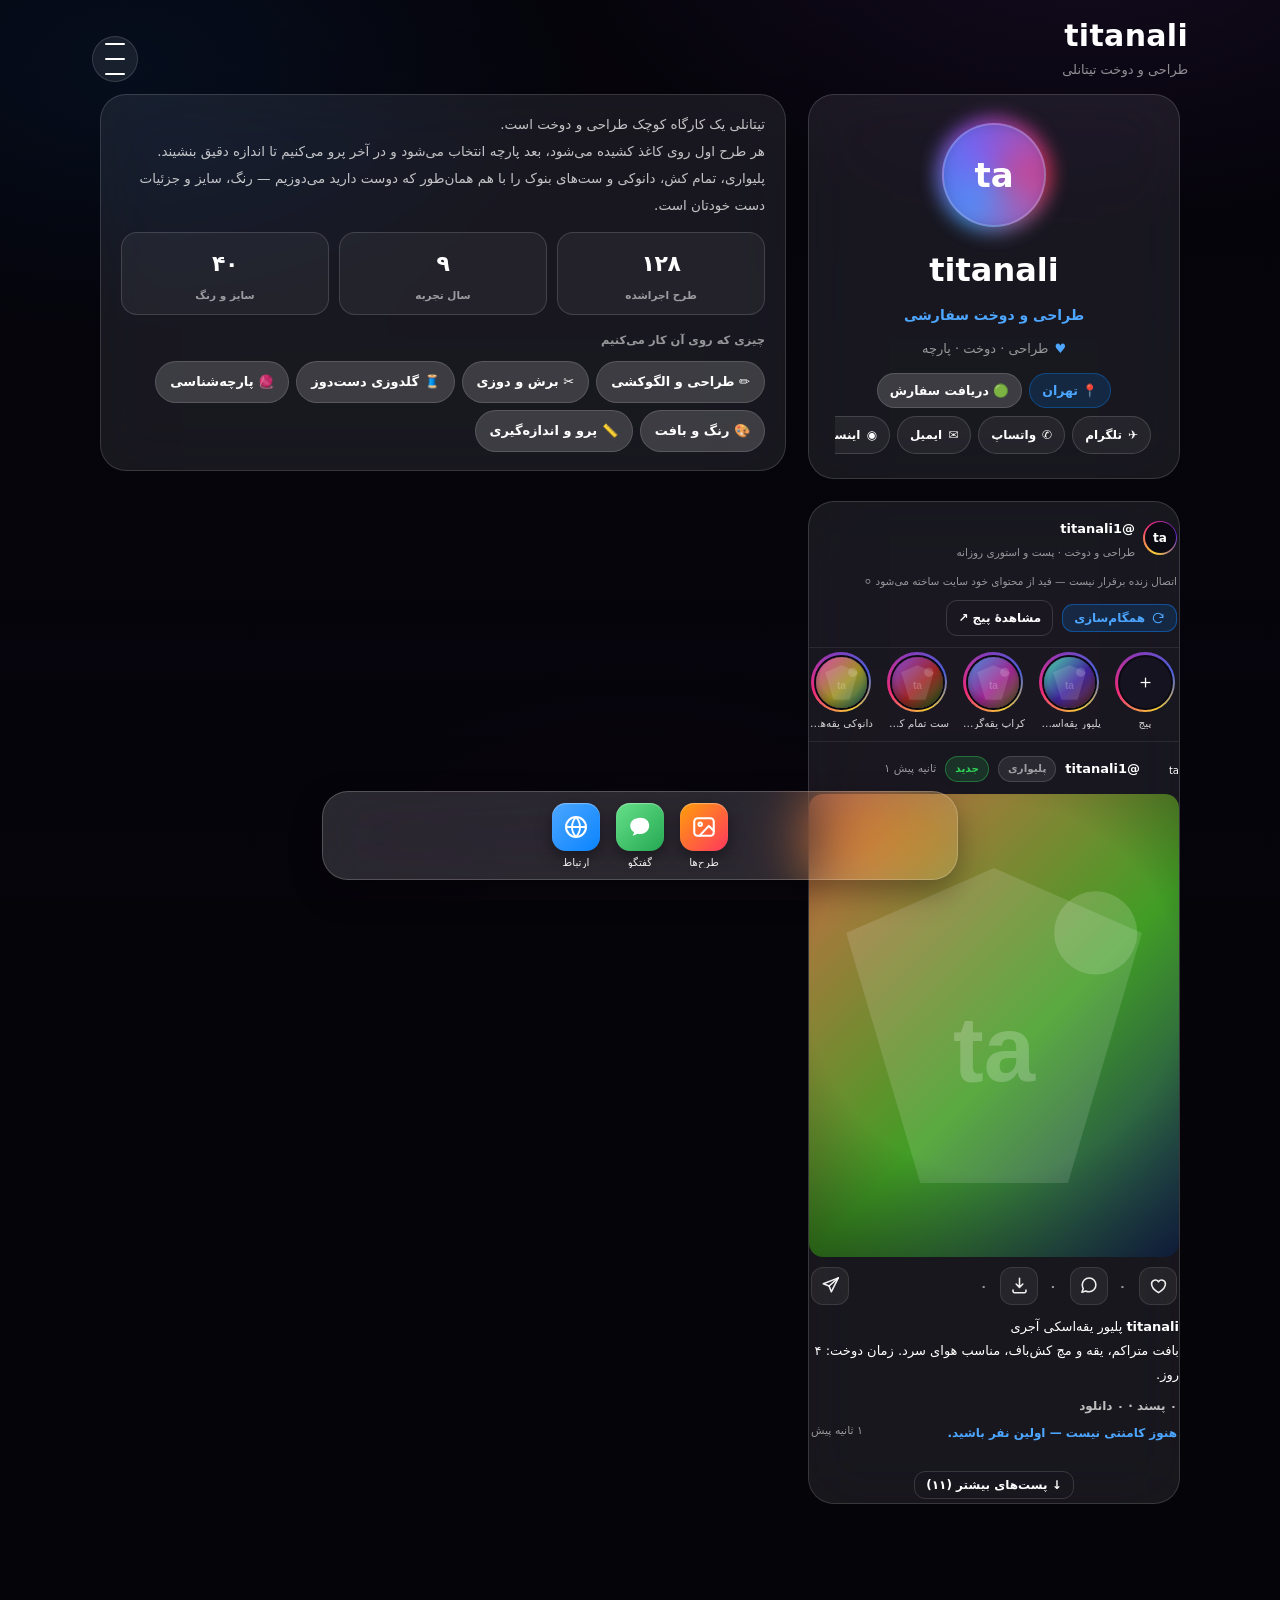
==== commit 352aa7b5: "build: بستهٔ تازهٔ cpanel (2026-10-10 22:02 UTC) Co-authored-by: arena-agent <297053741+arena-agent@" ====
--- a/index.html
+++ b/index.html
@@ -599,6 +599,83 @@
 .adm-wrap tr:hover td{background:rgba(255,255,255,.03)}
 .adm-wrap .hint{font-size:11.5px;color:rgba(255,255,255,.48);line-height:1.95}
 .adm-wrap .adm-dirty{margin:11px 20px 0;border-radius:16px;padding:10px 12px}
+/* ══ گفتگو: نام و شماره تلفن ══ */
+.chat .who-bar{background:rgba(255,255,255,.05);border:1px solid rgba(255,255,255,.1);
+  border-radius:16px;padding:9px 10px 10px}
+.chat .who-t{display:flex;align-items:baseline;gap:7px;flex-wrap:wrap;margin-bottom:7px;
+  font-size:11px;font-weight:800;color:rgba(255,255,255,.78)}
+.chat .who-t small{font-weight:600;font-size:10px;color:rgba(255,255,255,.4)}
+.chat .who-fs{display:grid;grid-template-columns:1fr;gap:7px}
+.chat .who-f{display:flex;flex-direction:column;gap:4px;font-size:10.5px;font-weight:700;
+  color:rgba(255,255,255,.5)}
+.chat .who-f input{min-width:0;background:rgba(255,255,255,.09);border:1px solid rgba(255,255,255,.16);
+  border-radius:14px;padding:10px 13px;color:#fff;font-size:13.5px;outline:none;font-family:inherit}
+.chat .who-f input:focus{border-color:var(--blue);background:rgba(255,255,255,.12)}
+.chat .who-f input.bad{border-color:var(--red);animation:shake .3s}
+.chat .who-f input::placeholder{color:rgba(255,255,255,.28)}
+.chat .who-done{display:flex;align-items:center;gap:9px;padding:8px 10px;border-radius:16px;
+  background:linear-gradient(135deg,rgba(10,132,255,.2),rgba(168,85,247,.14));
+  border:1px solid rgba(120,170,255,.26)}
+.chat .who-done .wd-ic{width:30px;height:30px;flex:none;border-radius:50%;display:grid;place-items:center;
+  background:rgba(255,255,255,.12);font-size:14px}
+.chat .who-done .wd-id{display:flex;flex-direction:column;gap:1px;min-width:0;flex:1}
+.chat .who-done .wd-id b{font-size:12.5px;font-weight:800;overflow:hidden;text-overflow:ellipsis;white-space:nowrap}
+.chat .who-done .wd-id a{font-size:11.5px;color:var(--blue2);text-decoration:none;font-weight:700}
+.chat .wd-edit{flex:none;width:30px;height:30px;border-radius:10px;border:1px solid rgba(255,255,255,.16);
+  background:rgba(255,255,255,.07);color:#fff;font-size:13px;padding:0;display:grid;place-items:center}
+@keyframes shake{0%,100%{transform:translateX(0)}25%{transform:translateX(4px)}75%{transform:translateX(-4px)}}
+@media (min-width:700px){.chat .who-fs{grid-template-columns:1fr 1fr}.chat .who-bar{padding:11px 12px 12px}}
+
+/* ══ صندوق: کارت هر کاربر (نام بالا، شماره پایین، کلیک برای باز شدن) ══ */
+.adm-wrap .ibx-card{border:1px solid rgba(255,255,255,.12);border-radius:18px;overflow:hidden;
+  background:rgba(255,255,255,.04);margin-bottom:9px}
+.adm-wrap .ibx-card.open{border-color:rgba(120,170,255,.34);background:rgba(255,255,255,.055)}
+.adm-wrap .ibx-head{display:flex;align-items:center;gap:11px;padding:11px 13px;cursor:pointer;
+  -webkit-tap-highlight-color:transparent;user-select:none;outline:none}
+.adm-wrap .ibx-head:focus-visible{box-shadow:inset 0 0 0 2px var(--blue)}
+.adm-wrap .ibx-head:hover{background:rgba(255,255,255,.05)}
+.adm-wrap .ibx-av{width:38px;height:38px;flex:none;border-radius:13px;display:grid;place-items:center;
+  font-size:16px;font-weight:900;color:#fff;background:linear-gradient(135deg,var(--blue),var(--purple))}
+.adm-wrap .ibx-id{display:flex;flex-direction:column;gap:2px;min-width:0;flex:1}
+.adm-wrap .ibx-id b{font-size:14px;font-weight:850;letter-spacing:-.15px;overflow:hidden;
+  text-overflow:ellipsis;white-space:nowrap}
+.adm-wrap .ibx-ph{display:flex;align-items:center;gap:6px;font-size:12px;color:rgba(255,255,255,.52);font-weight:700}
+.adm-wrap .ibx-ph a{color:var(--blue2);text-decoration:none;font-variant-numeric:tabular-nums}
+.adm-wrap .ibx-ph a:hover{text-decoration:underline}
+.adm-wrap .ibx-ph em{font-style:normal;color:rgba(255,255,255,.32);font-weight:600}
+.adm-wrap .ibx-cp{width:22px;height:22px;flex:none;border-radius:7px;border:1px solid rgba(255,255,255,.14);
+  background:rgba(255,255,255,.06);color:rgba(255,255,255,.66);font-size:11px;line-height:1;padding:0;
+  display:grid;place-items:center}
+.adm-wrap .ibx-right{display:flex;align-items:center;gap:6px;flex:none;flex-wrap:wrap;justify-content:flex-end}
+.adm-wrap .ibx-n,.adm-wrap .ibx-when{font-size:10.5px;font-weight:700;color:rgba(255,255,255,.42)}
+.adm-wrap .ibx-caret{font-size:14px;color:rgba(255,255,255,.5);transition:transform .2s var(--ease);line-height:1}
+.adm-wrap .ibx-card.open .ibx-caret{transform:rotate(180deg)}
+.adm-wrap .ibx-body{padding:2px 13px 13px;border-top:1px solid rgba(255,255,255,.09)}
+.adm-wrap .ibx-imgs{margin:11px 0 2px}
+.adm-wrap .ibx-imgs .ii-t{display:block;font-size:10.5px;font-weight:800;color:rgba(255,255,255,.5);margin-bottom:6px}
+.adm-wrap .ii-row{display:flex;gap:7px;flex-wrap:wrap}
+.adm-wrap .ibx-thumb{display:block;width:74px;height:74px;border-radius:12px;overflow:hidden;
+  border:1px solid rgba(255,255,255,.16);background:rgba(0,0,0,.25)}
+.adm-wrap .ibx-thumb img{width:100%;height:100%;object-fit:cover;display:block}
+.adm-wrap .ibx-log{display:flex;flex-direction:column;gap:7px;margin-top:11px}
+.adm-wrap .ibx-msg{border-radius:14px;padding:8px 10px;background:rgba(255,255,255,.05);
+  border:1px solid rgba(255,255,255,.08)}
+.adm-wrap .ibx-msg.rep{background:rgba(10,132,255,.14);border-color:rgba(120,170,255,.3)}
+.adm-wrap .ibx-mh{display:flex;align-items:center;gap:8px;flex-wrap:wrap;font-size:10.5px;
+  color:rgba(255,255,255,.45);margin-bottom:3px}
+.adm-wrap .ibx-mh b{font-size:11.5px;font-weight:850;color:rgba(255,255,255,.86)}
+.adm-wrap .ibx-tx{font-size:12.5px;line-height:1.7;white-space:pre-wrap;word-break:break-word}
+.adm-wrap .ibx-fn{font-weight:700}
+.adm-wrap .ibx-file{display:inline-flex;align-items:center;gap:6px;margin-top:6px;font-size:11.5px;font-weight:700;
+  color:var(--blue2);text-decoration:none;padding:6px 10px;border-radius:12px;background:rgba(255,255,255,.06);
+  border:1px solid rgba(255,255,255,.14)}
+.adm-wrap .ibx-msg .pbtn.tiny{margin-top:7px;font-size:10.5px;padding:5px 9px;border-radius:10px}
+.adm-wrap .rep-form{margin-top:11px}
+@media (max-width:560px){
+  .adm-wrap .ibx-right{width:100%;justify-content:flex-start;order:3;padding-inline-start:49px}
+  .adm-wrap .ibx-head{flex-wrap:wrap;gap:8px 10px}
+  .adm-wrap .ibx-when{margin-inline-start:auto}
+}
 /* گروه‌های تب */
 .adm-wrap .adm-grp{flex:none;align-self:center;font-size:10px;font-weight:800;color:rgba(255,255,255,.36);
   letter-spacing:.2px;padding:0 3px;white-space:nowrap}
@@ -1089,6 +1166,18 @@
         <div id="chatBtns"></div>
         <form class="msg-form" id="chatForm">
           <div id="pendingFile"></div>
+          <div class="who-bar" id="whoBar">
+            <div class="who-t"><span data-t="chat.who">هویت شما</span><small id="whoNote"></small></div>
+            <div class="who-fs">
+              <label class="who-f"><span data-t="chat.name">نام و نام خانوادگی</span><input id="whoName" type="text" maxlength="60" autocomplete="name"></label>
+              <label class="who-f"><span id="whoPhoneLbl" data-t="chat.phone">شماره تلفن</span><input id="whoPhone" type="tel" inputmode="tel" dir="ltr" maxlength="20" autocomplete="tel"></label>
+            </div>
+          </div>
+          <div class="who-done" id="whoDone" hidden>
+            <span class="wd-ic">👤</span>
+            <span class="wd-id"><b id="whoDoneName"></b><a id="whoDonePhone" href="#" data-notap></a></span>
+            <button class="wd-edit" type="button" id="whoEdit" title="ویرایش نام و شماره" aria-label="ویرایش نام و شماره">✏️</button>
+          </div>
           <div class="c-row">
             <button class="c-attach" type="button" id="btnAttach" aria-label="پیوست فایل">📎</button>
             <textarea id="chatText" rows="1" aria-label="متن پیام"></textarea>
@@ -1108,7 +1197,7 @@
         <header class="ios-appbar">
           <button class="ios-back" data-back aria-label="بازگشت">❮</button>
           <div class="ios-appbar-mid"><div class="ios-appbar-title" data-t="nav.social">ارتباط</div>
-            <div class="ios-appbar-sub" data-t="social.sub">راه‌های سفارش و مشاوره</div></div>
+            <div class="ios-appbar-sub" data-t="social.sub">شبکه‌های اجتماعی و راه‌های ارتباطی</div></div>
           <button class="ios-back" id="btnShare" aria-label="اشتراک‌گذاری سایت">⤴</button>
         </header>
         <div class="tile-grid" id="socTiles"></div>
@@ -1384,7 +1473,7 @@
   ],
   hobbies:[{ic:'✏️',t:'طراحی و الگوکشی'},{ic:'✂️',t:'برش و دوزی'},{ic:'🧵',t:'گلدوزی دست‌دوز'},{ic:'🧶',t:'پارچه‌شناسی'},{ic:'🎨',t:'رنگ و بافت'},{ic:'📏',t:'پرو و اندازه‌گیری'}],
   contacts:[
-    {label:'تلگرام (سفارش)',kind:'telegram',id:'@titanali',c:'#229ed9'},
+    {label:'تلگرام',kind:'telegram',id:'@titanali',c:'#229ed9'},
     {label:'واتساپ',kind:'whatsapp',id:'+989120000000',c:'#25d366'},
     {label:'ایمیل',kind:'email',id:'hi@titanali1.ir',c:'#ff375f'},
     {label:'اینستاگرام',kind:'instagram',id:'@titanali',c:'#c13584'},
@@ -1414,7 +1503,24 @@
 var API={on:false,setup:false,rev:-1,updated:0,writable:true,php:'',tok:'',
   social:{likes:{},dl:{},comments:{}},threads:null,serverAdmins:null,timer:null,pushState:'idle',conflict:false,lastErr:''};
 try{API.tok=localStorage.getItem('titanali.tok')||''}catch(e){}
-function apiPath(){return (D.settings&&D.settings.api)||'api.php'}
+function apiPath(){
+  var b=(D.settings&&D.settings.api)||'api.php';
+  if(window.TITANALI_API)b=String(window.TITANALI_API);
+  if(!b)return '';
+  if(/^(https?:)?\/\//i.test(b))return b.replace(/\/+$/,'');
+  if(b.charAt(0)==='/')return location.origin+b;
+  return b}
+/* آدرس مطلق برای لینک‌های نسبیِ سرور (مثل api.php?action=file&f=…) — برای پوستهٔ اندروید */
+function apiUrl(u){
+  u=String(u==null?'':u);
+  if(!u||/^(https?:|data:|blob:)/i.test(u))return u;
+  var b=apiPath();
+  var m=String(b).match(/^(https?:)?\/\/([^\/?]+)/i);
+  if(m){var proto=/^https:/i.test(b)?'https:':(/^http:/i.test(b)?'http:':'https:');
+    return proto+'//'+m[2]+'/'+u.replace(/^\/+/,'')}
+  if(/^https?:/i.test(location.origin))return location.origin.replace(/\/+$/,'')+'/'+u.replace(/^\/+/,'');
+  return u;
+}
 function taCall(action,body,method){
   return new Promise(function(res,rej){
     try{
@@ -1499,7 +1605,7 @@
   }).catch(function(e){API.pushState='idle';API.lastErr='push';toast(isFa()?'ارتباط با سرور برقرار نشد ❌':'Server unreachable')});
 }
 function apiSend(text,file){
-  var body={sid:D.sid,text:text||'',to:(D.profile&&D.profile.name)||'titanali'};
+  var body={sid:D.sid,text:text||'',to:(D.profile&&D.profile.name)||'titanali',name:WHO.name||'',phone:whoPhone(WHO.phone)};
   if(file)body.file={id:file.id||'',name:file.name,type:file.type,size:file.size};
   return taCall('send',body).catch(function(){return {ok:false,error:'net'}});
 }
@@ -1526,7 +1632,7 @@
 
 /* ---------- زبان ---------- */
 var I18N={
- fa:{'nav.home':'خانه','nav.gallery':'طرح‌ها','nav.chat':'گفتگو','nav.social':'ارتباط','nav.all':'همه‌ی طرح‌ها',
+ fa:{'chat.whoReq':'برای پاسخ دادن لازم است','chat.whoOpt':'اختیاری','chat.who':'هویت شما','chat.name':'نام و نام خانوادگی','chat.phone':'شماره تلفن','chat.namePh':'مثلاً سارا محمدی','chat.phonePh':'۰۹xxxxxxxxx','chat.noName':'برای اینکه بتوانیم جواب بدهیم، اول نامتان را بنویسید','chat.noPhone':'شماره تلفن را هم بنویسید (مثلاً ۰۹۱۲…)','chat.whoEdit':'ویرایش نام و شماره','chat.whoOk':'شما را ثبت کردیم ✓','nav.home':'خانه','nav.gallery':'طرح‌ها','nav.chat':'گفتگو','nav.social':'ارتباط','nav.all':'همه‌ی طرح‌ها',
    'sec.about':'درباره‌ی کارگاه','sec.cats':'دسته‌ها','sec.hobbies':'چیزی که روی آن کار می‌کنیم','sec.featured':'طرح‌های منتخب',
    'cta.order':'سفارش طرح دلخواه','cta.msg':'گفتگو برای سفارش','chat.online':'معمولاً سریع پاسخ می‌دهد',
    'chat.hint':'اینجا گفتگوی محلی است: پیام‌هایتان فقط در همین مرورگر می‌ماند. با دکمه‌های پایین همان متن را در تلگرام، واتساپ یا ایمیل بفرستید.',
@@ -1537,7 +1643,7 @@
    'foot.txt':'ساخته‌شده با ♥ · titanali','copied':'کپی شد','saved':'ذخیره شد','shared':'لینک کپی شد',
    'ph.msg':'طرح، سایز و رنگ دلخواه را بنویسید…','open':'باز کردن','more':'همه','of':'از','views':'طرح',
    'new':'جدید'},
- en:{'nav.home':'Home','nav.gallery':'Designs','nav.chat':'Chat','nav.social':'Contact','nav.all':'All designs',
+ en:{'chat.whoReq':'Needed so we can answer','chat.whoOpt':'Optional','chat.who':'Your contact','chat.name':'Name','chat.phone':'Phone number','chat.namePh':'e.g. Sara Mohammadi','chat.phonePh':'09xxxxxxxxx','chat.noName':'Please write your name so we can reply','chat.noPhone':'Add your phone number too (e.g. 0912…)','chat.whoEdit':'Edit name and phone','chat.whoOk':'Saved ✓','nav.home':'Home','nav.gallery':'Designs','nav.chat':'Chat','nav.social':'Contact','nav.all':'All designs',
    'sec.about':'About the studio','sec.cats':'Categories','sec.hobbies':'What we work on','sec.featured':'Selected designs',
    'cta.order':'Order a custom design','cta.msg':'Chat to order','chat.online':'Usually replies fast',
    'chat.hint':'Local chat only: your messages stay in this browser. Use the buttons below to send the same text on Telegram, WhatsApp or email.',
@@ -1660,12 +1766,82 @@
 function lbBurst(){var g=galShown[lbI];if(!g)return;burst(D.gallery.indexOf(g))}
 
 /* ---------- گفتگو ---------- */
+/* ---------- هویت کاربر گفتگو: نام + شماره تلفن ---------- */
+var WHOKEY='titanali.who',WHO={name:'',phone:''};
+function whoPhone(v){
+  return String(v==null?'':v)
+    .replace(/[\u06f0-\u06f9]/g,function(x){return String(x.charCodeAt(0)-0x06f0)})
+    .replace(/[\u0660-\u0669]/g,function(x){return String(x.charCodeAt(0)-0x0660)})
+    .replace(/\D/g,'').slice(0,15)}
+function whoComplete(){
+  if(needName()&&WHO.name.replace(/\s/g,'').length<2)return false;
+  if(needPhone()&&WHO.phone.length<10)return false;
+  return true}
+function telHref(p){p=String(p||'').replace(/[^\d+]/g,'');
+  if(/^0\d{9,10}$/.test(p))p='98'+p.slice(1);
+  else if(/^9\d{9}$/.test(p))p='98'+p;
+  if(/^\+980\d/.test(p))p='+'+p.slice(4);
+  return 'tel:'+(p.charAt(0)==='+'?p:'+'+p)}
+function whoDisp(v){
+  var d=whoPhone(v);
+  if(d.length===11)d=d.replace(/^(\d{4})(\d{3})(\d{4})$/,'$1 $2 $3');
+  else if(d.length===10)d=d.replace(/^(\d{4})(\d{6})$/,'$1 $2');
+  else if(d.length>11)d=d.replace(/(?=(\d{4})+(?!\d))/g,' ');
+  return d.replace(/\d/g,function(x){return '۰۱۲۳۴۵۶۷۸۹'[+x]})}
+function needPhone(){return !(D.settings&&D.settings.needPhone===0)}
+function needName(){return !(D.settings&&D.settings.needName===0)}
+function whoLoad(){
+  try{var o=JSON.parse(localStorage.getItem(WHOKEY)||'null');
+    if(o&&typeof o==='object'){WHO.name=String(o.name||'').slice(0,60);WHO.phone=String(o.phone||'').slice(0,15)}}catch(e){}
+}
+function whoSave(){try{localStorage.setItem(WHOKEY,JSON.stringify(WHO))}catch(e){}}
+function whoFill(){
+  var n=$('#whoName'),ph=$('#whoPhone');
+  if(n&&!n.value)n.value=WHO.name;
+  if(ph&&!ph.value)ph.value=WHO.phone;
+}
+function whoRead(){
+  var n=$('#whoName'),ph=$('#whoPhone');
+  if(n)n.classList.remove('bad');if(ph)ph.classList.remove('bad');
+  if(n)WHO.name=String(n.value||'').replace(/\s+/g,' ').trim().slice(0,60);
+  if(ph)WHO.phone=whoPhone(ph.value);
+  whoSave();renderWho();
+  return WHO.name!==''||WHO.phone!=='';
+}
+function renderWho(){
+  var bar=$('#whoBar'),done=$('#whoDone');if(!bar||!done)return;
+  whoFill();
+  var complete=whoComplete(),has=!!(WHO.name||WHO.phone);
+  bar.hidden=complete;done.hidden=!(complete&&has);
+  if(complete&&has){
+    $('#whoDoneName').textContent=WHO.name||'بدون نام';
+    var a=$('#whoDonePhone');
+    if(WHO.phone){a.textContent=whoDisp(WHO.phone);a.setAttribute('href',telHref(WHO.phone))}
+    else{a.textContent='شماره‌ای نداده‌اید';a.removeAttribute('href')}}
+  var nt=$('#whoNote');
+  if(nt)nt.textContent=needPhone()?t('chat.whoReq'):t('chat.whoOpt');
+  var hp=$('#whoPhoneLbl');
+  if(hp)hp.textContent=t('chat.phone')+(needPhone()?'':' ('+t('chat.whoOpt')+')')
+}
 function renderChat(){renderChatFull()}
+function sendGate(){
+  whoRead();
+  if(whoComplete()){var b1=$('#whoBar');if(b1&&!b1.hidden)b1.hidden=true;renderWho();return true}
+  if(needName()&&WHO.name.replace(/\s/g,'').length<2){
+    bar0();var el=$('#whoName');if(el){el.focus();el.classList.add('bad')}toast(t('chat.noName'));return false}
+  if(needPhone()&&WHO.phone.length<10){
+    bar0();var pe=$('#whoPhone');if(pe){pe.focus();pe.classList.add('bad')}toast(t('chat.noPhone'));return false}
+  return true;
+}
+function bar0(){var b=$('#whoBar');if(b){b.hidden=false;var d=$('#whoDone');if(d)d.hidden=true}}
 function sendChat(){
   var ta=$('#chatText'),v=ta.value.trim();
   if(!v&&!PFILE){toast(isFa()?'متن یا فایل را بفرستید':'Write a text or attach a file');return}
+  if(!sendGate())return;
   var fl=PFILE;
-  var mine={me:true,text:v,ts:Date.now(),file:fl||undefined,sid:D.sid};
+  var wtag={name:WHO.name,phone:WHO.phone};
+  D.messages.forEach(function(m){if(m.me&&!m.who)m.who=wtag});
+  var mine={me:true,text:v,ts:Date.now(),file:fl||undefined,sid:D.sid,who:wtag};
   D.messages.push(mine);
   if(W)W.messages=(W.messages||[]).concat([mine]);   /* پنلِ باز: صندوق بی‌دریغ پیام‌های تازه را ببیند */
   PFILE=null;renderPending();ta.value='';ta.style.height='auto';
@@ -1734,6 +1910,8 @@
   document.documentElement.dataset.lang=l;
   $$('[data-t]').forEach(function(n){if(t(n.dataset.t))n.textContent=t(n.dataset.t)});
   var ta=$('#chatText');if(ta&&!ta.value)ta.setAttribute('placeholder',t('ph.msg'));
+  var wn=$('#whoName');if(wn)wn.setAttribute('placeholder',t('chat.namePh'));
+  var wp=$('#whoPhone');if(wp)wp.setAttribute('placeholder',t('chat.phonePh'));
   var title=D.profile.name+' | '+(l==='fa'?'طراحی و دوخت':'Design & Tailoring');
   var desc=l==='fa'
     ? D.profile.name+' — طراحی و دوخت: طرح‌های جدید، پلیواری، تمام کش، دانوکی و بنوک ها. سفارش و مشاوره از طریق تلگرام و واتساپ.'
@@ -2225,14 +2403,15 @@
   r.readAsDataURL(f);
 }
 function renderChatFull(){
+  whoLoad();renderWho();
   $('#chatTitle').textContent=D.profile.name;$('#chatHeroName').textContent=D.profile.name;
   var box=$('#chatLog');
   box.innerHTML=D.messages.length?D.messages.map(function(m,j){
     var when='';try{when=new Date(m.ts).toLocaleString(loc(),{hour:'2-digit',minute:'2-digit',day:'2-digit',month:'2-digit'})}catch(e){}
     var f=m.file?'<div class="msg-file">'+
-      (/^image\//.test(f0(m.file.type))?'<img src="'+escAttr(m.file.url)+'" alt="">':'<span class="fchip">📄</span>')+
+      (/^image\//.test(f0(m.file.type))?'<img src="'+escAttr(apiUrl(m.file.url))+'" alt="">':'<span class="fchip">📄</span>')+
       '<span style="flex:1;min-width:0"><span class="fn">'+esc(m.file.name)+'</span><span class="fs">'+kb(m.file.size)+'</span></span>'+
-      '<a href="'+escAttr(m.file.url)+'" download="'+escAttr(m.file.name)+'" aria-label="دانلود فایل">⤓</a></div>':'';
+      '<a href="'+escAttr(apiUrl(m.file.url))+'" download="'+escAttr(m.file.name)+'" aria-label="دانلود فایل">⤓</a></div>':'';
     function f0(x){return x||''}
     return '<div class="bubble '+(m.me?'me':'them')+'">'+(m.text?esc(m.text):'')+f+
       '<span class="b-when">'+esc(when)+(m.me?' · ارسال‌شده':' · پاسخ کارگاه')+'</span></div>'}).join(''):
@@ -2248,24 +2427,98 @@
 
 /* ---------- صندوق پیام‌ها + پاسخ مستقیم ---------- */
 function AW(){return W||D}
+/* ================= صندوق پیام‌ها: کارت هر کاربر (نام بالا، شماره پایین) ================= */
+var IBX_OPEN={};
+function ibxWhen(ts){
+  var w='';try{w=new Date(Number(ts)||0).toLocaleString(loc())}catch(e){}
+  return '<span class="ibx-when" title="'+escAttr(w)+'">'+esc(timeAgo(Number(ts)||0))+'</span>';
+}
+function ibxMsgHTML(m,opt){
+  opt=opt||{};
+  var f=m.file||null,im=f&&/^image\//.test(String(f.type||''));
+  var u=apiUrl(f?(f.url||(f.id?('api.php?action=file&f='+encodeURIComponent(f.id)):'')):'');
+  var h='<div class="ibx-msg'+(opt.rep?' rep':'')+'">';
+  var who=opt.rep?(opt.who||'کارگاه'):(m.name||opt.who||'کاربر');
+  h+='<div class="ibx-mh"><b>'+esc(who)+'</b>'+ibxWhen(m.ts)+
+    (f?'<span class="ibx-fn">📎 '+esc(f.name||'فایل')+' · '+kb(f.size)+'</span>':'')+'</div>';
+  if(m.text)h+='<div class="ibx-tx">'+esc(m.text)+'</div>';
+  if(f&&!im)h+='<a class="ibx-file" href="'+escAttr(u||'#')+'"'+(u?' download rel="noopener"':'')+'>⤓ دریافت فایل</a>';
+  if(opt.del!=null)h+='<button class="pbtn tiny" type="button" data-delpend="'+opt.del+'">حذف این پیام</button>';
+  return h+'</div>';
+}
+function ibxImgs(files){
+  if(!files.length)return '';
+  return '<div class="ibx-imgs"><span class="ii-t">🖼 '+num(files.length)+' تصویر ارسالی کاربر — کلیک برای بزرگ‌کردن</span><div class="ii-row">'+
+    files.map(function(f){
+      var u=apiUrl(f.url||(f.id?('api.php?action=file&f='+encodeURIComponent(f.id)):''));
+      return '<a class="ibx-thumb" href="'+escAttr(u||'#')+'" target="_blank" rel="noopener" data-notap><img src="'+escAttr(u||'')+'" alt="'+escAttr(f.name||'')+'"></a>';
+    }).join('')+'</div></div>';
+}
+function personCard(o){
+  var nm=String(o.name||'').trim()||'بی‌نام', ph=String(o.phone||'').replace(/\D/g,'');
+  var op=!!IBX_OPEN[o.key];
+  return '<div class="ibx-card'+(op?' open':'')+'" data-ibx="'+escAttr(o.key)+'">'+
+    '<div class="ibx-head" role="button" tabindex="0" data-ibxto="'+escAttr(o.key)+'" aria-expanded="'+(op?'true':'false')+'">'+
+      '<span class="ibx-av" aria-hidden="true">'+esc(nm.slice(0,1))+'</span>'+
+      '<span class="ibx-id"><b>'+esc(nm)+'</b>'+
+        '<span class="ibx-ph">'+(ph?'<a href="'+escAttr(telHref(ph))+'" dir="ltr" data-notap>'+esc(whoDisp(ph))+'</a>'+
+          '<button class="ibx-cp" type="button" data-ibxcopy="'+escAttr(ph)+'" title="کپی شماره" aria-label="کپی شماره">⧉</button>'
+          :'<em>— شماره‌ای ثبت نکرده —</em>')+'</span></span>'+
+      '<span class="ibx-right">'+(o.unread?'<span class="pill warn">'+num(o.unread)+' تازه</span>':'')+
+        '<span class="pill '+(o.answered?'ok':'no')+'">'+(o.answered?'پاسخ داده':'بی‌پاسخ')+'</span>'+
+        '<span class="ibx-n">'+num(o.n)+' پیام</span>'+ibxWhen(o.last)+
+        '<span class="ibx-caret" aria-hidden="true">⌄</span></span>'+
+    '</div>'+
+    '<div class="ibx-body"'+(op?'':' hidden')+'>'+o.body+'</div></div>';
+}
+function localGroups(M){
+  var groups={},order=[];
+  (M.messages||[]).forEach(function(m,ix){
+    if(m.to!=null&&!m.me)return;              /* پاسخ ادمین کنار پیام خودش می‌آید */
+    if(!m.me)return;
+    var k='l:'+(m.sid||'local');
+    if(!groups[k]){groups[k]={key:k,items:[],name:'',phone:'',last:0,answered:false,n:0};order.push(k)}
+    groups[k].items.push({m:m,ix:ix});groups[k].n++;
+    groups[k].last=Math.max(groups[k].last,Number(m.ts)||0);
+    var w=m.who||{};
+    if(w.name)groups[k].name=w.name;
+    if(w.phone)groups[k].phone=w.phone;
+  });
+  (M.messages||[]).forEach(function(m,ix){
+    if(m.me||m.to==null)return;
+    var src=M.messages[m.to],k='l:'+((src&&src.sid)||'local');
+    if(!groups[k])return;
+    groups[k].reps=groups[k].reps||[];groups[k].reps.push({m:m,ix:ix});
+    groups[k].answered=true;groups[k].n++;groups[k].last=Math.max(groups[k].last,Number(m.ts)||0);
+  });
+  if(!order.length)return '';
+  return order.map(function(k){
+    var g=groups[k],h='',imgs=[];
+    g.items.forEach(function(it){
+      if(it.m.file&&/^image\//.test(String(it.m.file.type||'')))imgs.push(it.m.file);
+      h+=ibxMsgHTML(it.m,{del:it.ix,who:g.name});
+    });
+    (g.reps||[]).forEach(function(it){h+=ibxMsgHTML(it.m,{rep:true,who:(D.profile&&D.profile.name)||'کارگاه'})});
+    h=ibxImgs(imgs)+(h?'<div class="ibx-log">'+h+'</div>':'');
+    var lastIx=(g.items.length?g.items[g.items.length-1].ix:0);
+    h+='<div class="rep-form" data-rep="'+lastIx+'"><textarea placeholder="پاسخ کارگاه…" dir="auto"></textarea>'+
+      '<div class="form-actions"><button class="pbtn primary" type="button" data-sendrep="'+lastIx+'">ارسال پاسخ</button></div></div>';
+    return personCard({key:g.key,name:g.name,phone:g.phone,when:timeAgo(g.last),last:g.last,n:g.n,answered:g.answered,body:h});
+  }).join('');
+}
 function inboxTable(){
-  var M=AW(),list=(M.messages||[]).filter(function(m){return m.me});
-  if(API.on&&API.threads&&API.threads.length)return serverThreads()+
-    (list.length?'<p class="hint">پیام‌های این مرورگر (محلی):</p>':'');
-  if(!list.length)return (API.on?'<div class="empty">صندوق سرور خالی است — برای گرفتن نسخهٔ محلی، از تب همگام‌سازی «صندوق از سرور» را بزنید.</div>'
-    :'<div class="empty">هنوز پیامی نرسیده است. پیام‌های دریافتی کاربران همین‌جا می‌آید و می‌توانید مستقیم پاسخ دهید.</div>');
-  return '<p class="hint">پیام‌های دریافتی از پایین‌ترین؛ با «پاسخ» یک حباب از طرف کارگاه برای کاربر ثبت می‌شود و در گفتگوی همان مرورگر نمایش داده می‌شود.</p>'+
-  list.map(function(m){
-    var gi=M.messages.indexOf(m),answered=M.messages.some(function(x){return !x.me&&x.to===gi});
-    return '<div class="inbox-item"><span class="ii">'+
-      '<div class="meta"><span>#'+esc(m.sid||D.sid||'')+'</span><span>'+esc(new Date(m.ts).toLocaleString(loc()))+'</span>'+
-      '<span class="pill '+(answered?'ok':'no')+'">'+(answered?'پاسخ داده شد':'بی‌پاسخ')+'</span></div>'+
-      (m.text?'<div class="txt">'+esc(m.text)+'</div>':'')+
-      (m.file?'<div class="txt">📎 '+esc(m.file.name)+' ('+kb(m.file.size)+')</div><img src="'+escAttr(m.file.url)+'" alt="">':'')+
-      '<div class="rep-form" data-rep="'+gi+'"'+(answered?' hidden':'')+'><textarea placeholder="پاسخ کارگاه…" dir="auto"></textarea>'+
-      '<div class="form-actions"><button class="pbtn primary" type="button" data-sendrep="'+gi+'">ارسال پاسخ</button>'+
-      '<button class="pbtn" type="button" data-delpend="'+gi+'">حذف پیام</button></div></div>'+
-      '</span></div>'}).join('');
+  var M=AW();
+  if(API.on&&API.threads&&API.threads.length){
+    var h='<p class="hint">روی نام هر کاربر بزنید تا متن پیام‌ها و تصویرهای فرستاده‌اش باز شود؛ پاسخ هم از همین‌جا فرستاده می‌شود.</p>'+
+      API.threads.map(srvThreadCard).join('');
+    var loc2=(M.messages||[]).filter(function(m){return m.me});
+    if(loc2.length)h+='<p class="hint">پیام‌های این مرورگر (محلی):</p>'+localGroups(M);
+    return h;
+  }
+  var list=(M.messages||[]).filter(function(m){return m.me});
+  if(!list.length)return '<div class="empty">هنوز پیامی نرسیده است. وقتی کاربری در بخش گفتگو پیام بفرستد، نام و شماره‌اش همین‌جا می‌آید.'+
+    (API.on?' <button class="pbtn" type="button" data-apibtn="inbox">🔄 گرفتن صندوق سرور</button>':'')+'</div>';
+  return '<p class="hint">روی نام هر کاربر بزنید تا گفتگو و تصویرهایش باز شود.</p>'+localGroups(M);
 }
 function sendReply(gi,txt){
   if(!txt)return;
@@ -2501,21 +2754,29 @@
   if(!API.on)return '<span class="pill no">محلی</span>';
   return API.setup?'<span class="pill no">نیازمند نصب</span>':(API.writable?'<span class="pill ok">متصل به سرور</span>':'<span class="pill no">پوشهٔ سرور نوشتنی نیست</span>');
 }
+function srvThreadCard(t){
+  var items=(t.items||[]).slice();
+  var g=null;
+  for(var q=0;q<items.length;q++){if(items[q].from!=='admin'){g=items[q];break}}
+  g=g||{};
+  var name=(t.name||g.name||(g.who&&g.who.name)||'').trim();
+  var phone=(t.phone||g.phone||(g.who&&g.who.phone)||'').trim();
+  var imgs=items.filter(function(m){return m.file&&/^image\//.test(String(m.file.type||''))}).map(function(m){return m.file});
+  var nUn=Number(t.unreadForAdmin||t.unread||0), answered=items.some(function(m){return m.from==='admin'});
+  var body=ibxImgs(imgs)+
+    '<div class="ibx-log">'+items.map(function(m){return ibxMsgHTML(m,{rep:m.from==='admin',who:(D.profile&&D.profile.name)||'کارگاه'})}).join('')+'</div>'+
+    '<div class="rep-form" data-srep="'+escAttr(t.sid)+'"><textarea placeholder="پاسخ کارگاه…" dir="auto"></textarea>'+
+    '<div class="form-actions"><button class="pbtn primary" type="button" data-ssend="'+escAttr(t.sid)+'">ارسال پاسخ</button>'+
+    '<button class="pbtn" type="button" data-sread="'+escAttr(t.sid)+'">خوانده شد</button>'+
+
+    '<button class="pbtn" type="button" data-sdel="'+escAttr(t.sid)+'">حذف گفتگو</button></div></div>';
+  return personCard({key:'s'+t.sid,name:name,phone:phone,when:timeAgo(t.last),last:t.last,
+    n:Number(t.n)||items.length,unread:nUn,answered:answered,body:body});
+}
 function serverThreads(){
   var T=API.threads||[];
   if(!T.length)return '<div class="empty">صندوق مشترک سرور خالی است.</div>';
-  var tot=0;T.forEach(function(t){tot+=t.unreadForAdmin||0});
-  return '<p class="hint">📬 صندوق مشترک: '+num(T.length)+' گفتگو · '+num(tot)+' بی‌خوانده. پاسخ فقط روی سرور می‌نشیند و در گفتگوی همان بازدیدکننده ظاهر می‌شود.</p>'+
-    T.map(function(t){
-      var items=(t.items||[]).slice().reverse();
-      return '<div class="inbox-item"><span class="ii"><div class="meta"><span>#'+esc(t.sid)+'</span><span>'+num(t.n)+' پیام</span><span>'+esc(timeAgo(t.last))+'</span>'+
-        (t.unreadForAdmin?'<span class="pill no">'+num(t.unreadForAdmin)+' تازه</span>':'<span class="pill ok">خوانده</span>')+'</div>'+
-        items.map(function(m){return '<div class="txt">'+(m.from==='admin'?'<b>کارگاه: </b>':'')+esc(m.text||'')+
-          (m.file?' <a href="'+escAttr(m.file.id?('api.php?action=file&f='+m.file.id):'#')+'" target="_blank" rel="noopener">📎 '+esc(m.file.name||'فایل')+'</a>':'')+'</div>'}).join('')+
-        '<div class="rep-form" data-srep="'+escAttr(t.sid)+'"><textarea placeholder="پاسخ کارگاه…" dir="auto"></textarea><div class="form-actions">'+
-        '<button class="pbtn primary" type="button" data-ssend="'+escAttr(t.sid)+'">ارسال پاسخ</button>'+
-        '<button class="pbtn" type="button" data-sread="'+escAttr(t.sid)+'">خوانده شد</button>'+
-        '<button class="pbtn" type="button" data-sdel="'+escAttr(t.sid)+'">حذف گفتگو</button></div></div></span></div>'}).join('');
+  return T.map(srvThreadCard).join('');
 }
 function apiThreads(cb){
   if(!API.on||!isAuth()){if(cb)cb();return}
@@ -3062,10 +3323,18 @@
 function filterRows(q){
   PUB.found=String(q||'');
   var s=PUB.found.trim().toLowerCase(),n=0;
-  $$('#admBody .row-card, #admBody [data-copyrow]').forEach(function(el){
+  $$('#admBody .row-card, #admBody [data-copyrow], #admBody .ibx-card').forEach(function(el){
     var hit=!s||(el.textContent||'').toLowerCase().indexOf(s)>=0;
     el.style.display=hit?'':'none';
     if(hit)n++;
+    if(el.classList.contains('ibx-card')){
+      var bd=el.querySelector('.ibx-body'),kk=el.dataset.ibx,hb=el.querySelector('[data-ibxto]');
+      if(bd){
+        if(s&&hit){bd.hidden=false;el.classList.add('open');if(hb)hb.setAttribute('aria-expanded','true')}
+        else if(!s){bd.hidden=!IBX_OPEN[kk];el.classList.toggle('open',!!IBX_OPEN[kk]);
+          if(hb)hb.setAttribute('aria-expanded',IBX_OPEN[kk]?'true':'false')}
+      }
+    }
   });
   var p=$('#admFindHit');
   if(p)p.textContent=s?num(n)+' مورد':'';
@@ -3125,6 +3394,13 @@
       '<label class="field"><span>آدرس بک‌اند (خالی = بدون سرور)</span><input id="admApi" value="'+escAttr(D.settings.apiPath||'')+'" dir="ltr"></label>'+
       '<label class="field"><span>رنگ تم</span><input id="admTheme" value="'+escAttr(D.settings.theme||'')+'"></label>'+
       '<label class="field"><span>متن فوتر (خالی = پیش‌فرض)</span><input id="admFoot" value="'+escAttr(D.settings.foot||'')+'"></label>'+
+      '<div class="row2"><label class="field sw-lab"><input type="checkbox" id="setNeedName"'+(needName()?' checked':'')+'>'+
+        '<span>در گفتگو نام کاربر را بگیرد</span></label>'+
+
+      '<label class="field sw-lab"><input type="checkbox" id="setNeedPhone"'+(needPhone()?' checked':'')+'>'+
+        '<span>شماره تلفن هم اجباری باشد</span></label></div>'+
+      '<p class="hint">اگر خاموش باشد، کاربر می‌تواند بدون نام/شماره پیام بفرستد و در صندوق همان «بی‌نام» یا «— شماره‌ای ثبت نکرده —» نمایش داده می‌شود.</p>'+
+
       '<label class="field" style="flex-direction:row;align-items:center;gap:8px"><span><input type="checkbox" id="setPub"'+(autoPub()?' checked':'')+'> انتشار خودکار روی هاست پس از هر ذخیره</span></label>'+
       '<p class="hint">تنظیمات ظاهری در همین مرورگر می‌ماند؛ با «ذخیره» + «انتشار» برای همه قابل دیدن می‌شود.</p>';
   }else{
@@ -3262,6 +3538,8 @@
     W.settings.lang=$('#admLang').value;W.settings.bg=$('#admBg').value.trim();
     W.settings.theme=$('#admTheme').value.trim();W.settings.grid=$('#admGrid').value;
     var f=$('#admFoot').value.trim();if(f)W.settings.foot=f;else delete W.settings.foot;
+    var nn=$('#setNeedName');if(nn)W.settings.needName=nn.checked?1:0;
+    var np=$('#setNeedPhone');if(np)W.settings.needPhone=np.checked?1:0;
     var ap=$('#admApi');if(ap){var av=ap.value.trim();if(av)W.settings.api=av;else delete W.settings.api;}
   }else if(admTab==='stats'||admTab==='hobbies'||admTab==='contacts'||admTab==='quick'||admTab==='cats'){
     var j=$('#admJson');
@@ -3360,6 +3638,13 @@
     return}
   var dl=near('[data-dl]'); if(dl){doDownload(Number(dl.dataset.dl),0);return}
   var sp=near('[data-sharepost]'); if(sp){sharePost(Number(sp.dataset.sharepost));return}
+  var ash=near('[data-appshare]');
+  if(ash){
+    var pd=($('#chatText')&&String($('#chatText').value||'').trim())||'';
+    var site=String(window.TITANALI_SITE||'').replace(/\/+$/,'')||location.href;
+    var txt=(pd?pd+'\n\n':'')+D.profile.name+(D.profile.bio?'\n'+D.profile.bio:'')+'\n'+site;
+    try{window.TitanaliApp.share(txt)}catch(e){toast(isFa()?'اشتراک‌گذاری باز نشد':'Share sheet failed')}
+    return}
   var pm=near('.post-media[data-open]');
   if(pm){galShown=D.gallery.slice();lbK=0;openLB(Number(pm.dataset.open));return}
   var sto=near('.story[data-story]');
@@ -3458,6 +3743,17 @@
   if(dp){D.messages.splice(Number(dp.dataset.delpend),1);save();renderChatFull();renderAdmin();toast('پیام حذف شد');return}
 
   /* ---- ادمین ---- */
+  if(near('#whoEdit')){bar0();var we=$('#whoName');if(we)we.focus();return}
+  var icp=near('[data-ibxcopy]');
+  if(icp){copy(String(icp.dataset.ibxcopy),'شماره تلفن کپی شد ✓');return}
+  var ito=near('[data-ibxto]');
+  if(ito){var kk=ito.dataset.ibxto;IBX_OPEN[kk]=!IBX_OPEN[kk];
+    var card=ito.closest('.ibx-card');
+    if(card){card.classList.toggle('open',!!IBX_OPEN[kk]);
+      var bd=card.querySelector('.ibx-body');if(bd)bd.hidden=!IBX_OPEN[kk];
+      ito.setAttribute('aria-expanded',IBX_OPEN[kk]?'true':'false');
+      if(IBX_OPEN[kk]){var tx=bd&&bd.querySelector('.rep-form textarea');if(tx&&tx.focus)tx.focus()}}
+    return}
   var at=near('[data-adm-tab]');if(at){admTab=at.dataset.admTab;renderAdmin();return}
   var gt=near('[data-goto-tab]');
   if(gt){admTab=gt.dataset.gotoTab;renderAdmin();var bd=$('#admBody');if(bd)bd.scrollTop=0;
@@ -3541,6 +3837,7 @@
 });
 document.addEventListener('change',function(e){
   var n=e.target;
+  if(n&&(n.id==='whoName'||n.id==='whoPhone')){whoRead();return}
   if(n.dataset&&n.dataset.gf==='cat'&&W){var i=Number(n.dataset.i);if(W.gallery[i])W.gallery[i].cat=n.value}
   if(n.dataset&&n.dataset.gf==='n'&&W){var j=Number(n.dataset.i);if(W.gallery[j])W.gallery[j].n=n.checked?1:undefined}
 });
@@ -3573,6 +3870,10 @@
   if($('#lightbox').classList.contains('open')){
     if(e.key==='ArrowLeft')stepLB(isFa()?1:-1);
     if(e.key==='ArrowRight')stepLB(isFa()?-1:1);
+    if(e.key==='Enter'&&(e.target.id==='whoName'||e.target.id==='whoPhone')){
+      e.preventDefault();var nx=e.target.id==='whoName'?$('#whoPhone'):$('#chatText');if(nx)nx.focus();return}
+    if(e.key==='Enter'||e.key===' '){var hd=e.target&&e.target.closest&&e.target.closest('[data-ibxto]');
+      if(hd){e.preventDefault();hd.click();return}}
     if(e.key==='Enter'){
       var ti2=e.target&&e.target.dataset&&e.target.dataset.taginp;
       if(ti2!=null){e.preventDefault();addDesignTag(Number(ti2),e.target.value);return}
@@ -3651,10 +3952,10 @@
 clock();setInterval(clock,15000);
 /* ---------- قلاب عیب‌یابی (کنسول مرورگر و تست‌ها) ----------
    فقط خواندنی است و برایعیب‌یابی سریع روی هاست مفید است: titanali.D ،titanali.API … */
-window.titanali={ver:'1.0.0',
+window.titanali={ver:'1.0.9',
   get D(){return D},get API(){return API},get SESS(){return SESS},get W(){return W},
   isAuth:isAuth,likeCount:likeCount,dlCount:dlCount,cmtList:cmtList,
-  like:toggleLike,download:doDownload,comment:addComment,renderAll:renderAll,go:go,
+  like:toggleLike,download:doDownload,comment:addComment,renderAll:renderAll,renderChatFull:renderChatFull,go:go,
   apiPush:apiPush,apiRefresh:apiRefresh,apiPollThread:apiPollThread,apiThreads:apiThreads,apiBtn:apiBtn,
   logout:logout,adm:adm,save:save,export:admExport,
   tx:tx,feedCfg:feedCfg,feedList:feedList,igExtItems:igExtItems,igApplyFeed:igApplyFeed,
@@ -3669,6 +3970,13 @@
 $('#chatText').addEventListener('input',function(){this.style.height='auto';this.style.height=Math.min(140,this.scrollHeight)+'px'});
 $('#admFile').addEventListener('change',function(){if(this.files&&this.files[0])admImport(this.files[0]);this.value=''});
 window.addEventListener('hashchange',function(){var v=(location.hash||'').replace('#','');if(v&&v!==CUR)go(v)});
+/* پوستهٔ اندروید: دکمهٔ «اشتراک گوشی» در نوار اقدامات گفتگو */
+(function appShareBtn(){
+  if(!(window.TitanaliApp&&window.TitanaliApp.share))return;
+  var box=document.querySelector('.chat .form-actions');if(!box)return;
+  var b=document.createElement('button');b.type='button';b.className='pbtn';b.dataset.appshare='1';
+  b.textContent='📤 اشتراک گوشی';box.appendChild(b);
+})();
 })();
 </script>
 </body>
